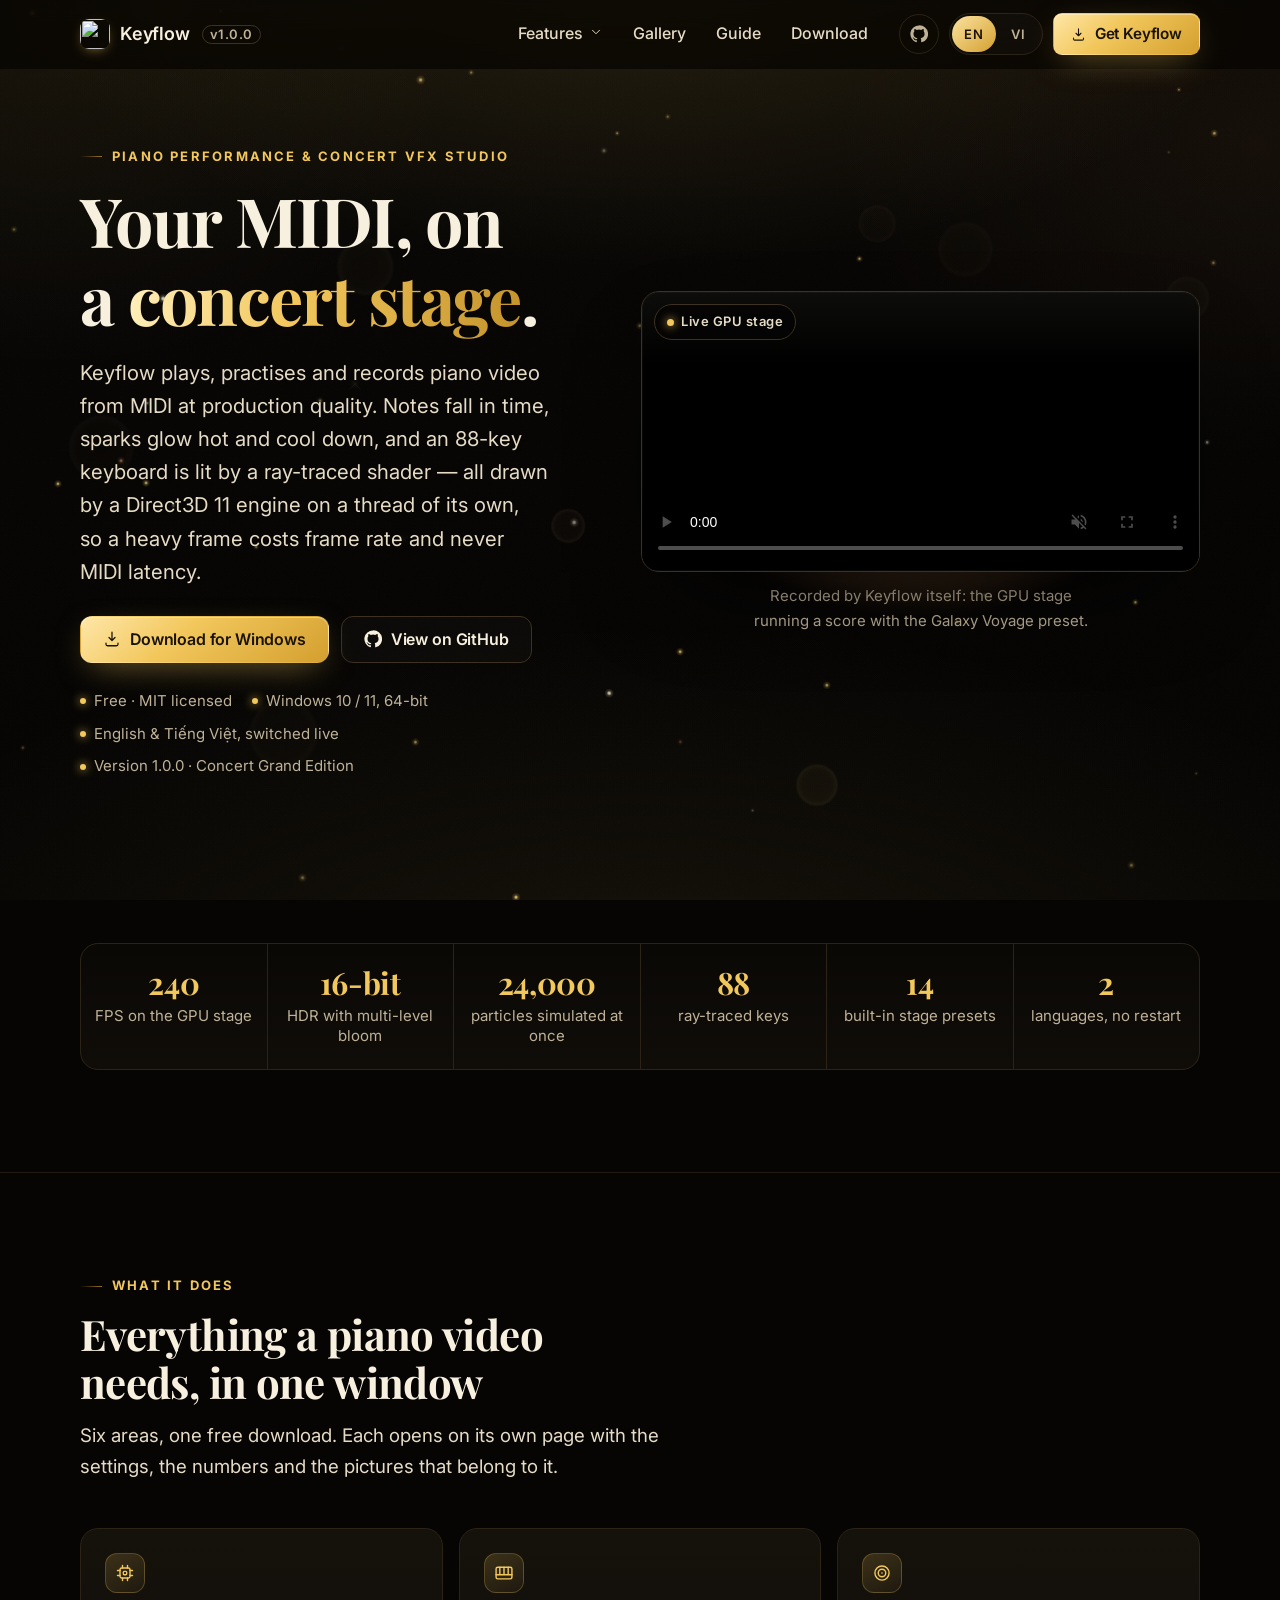
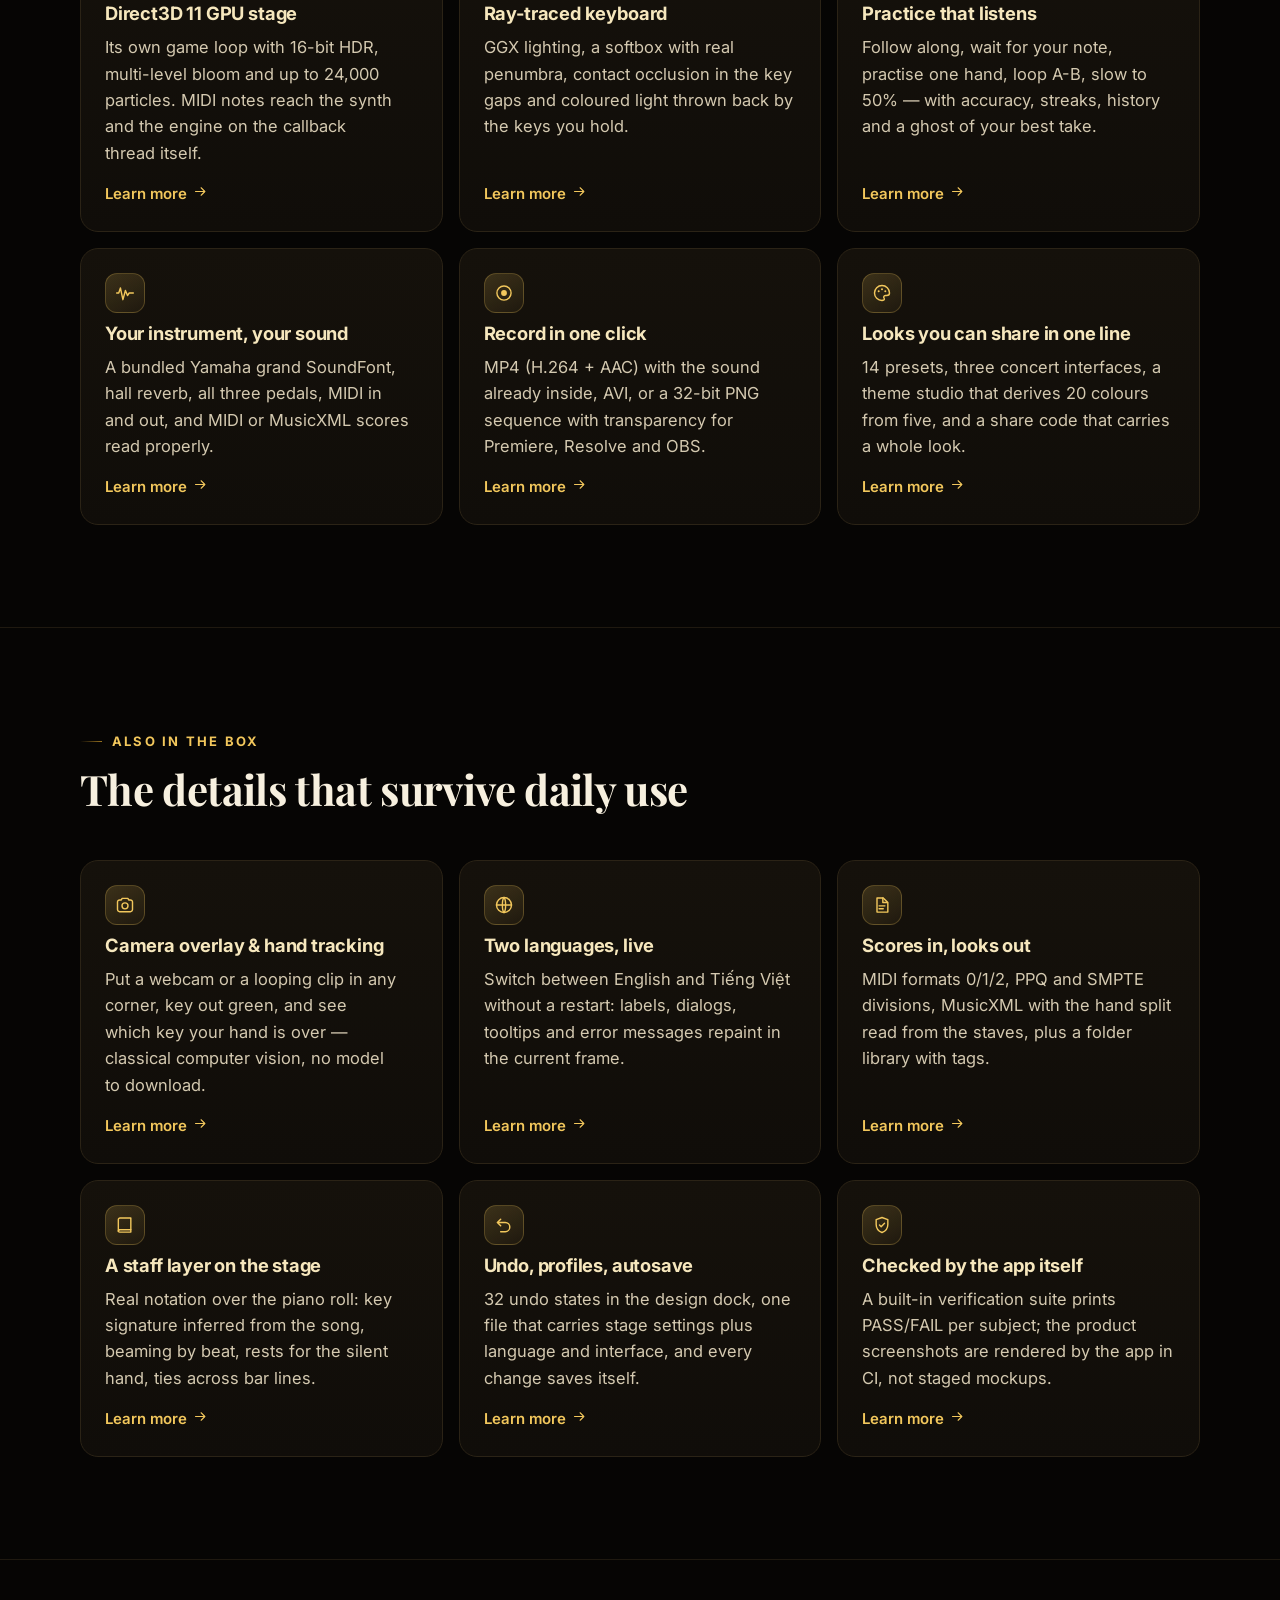
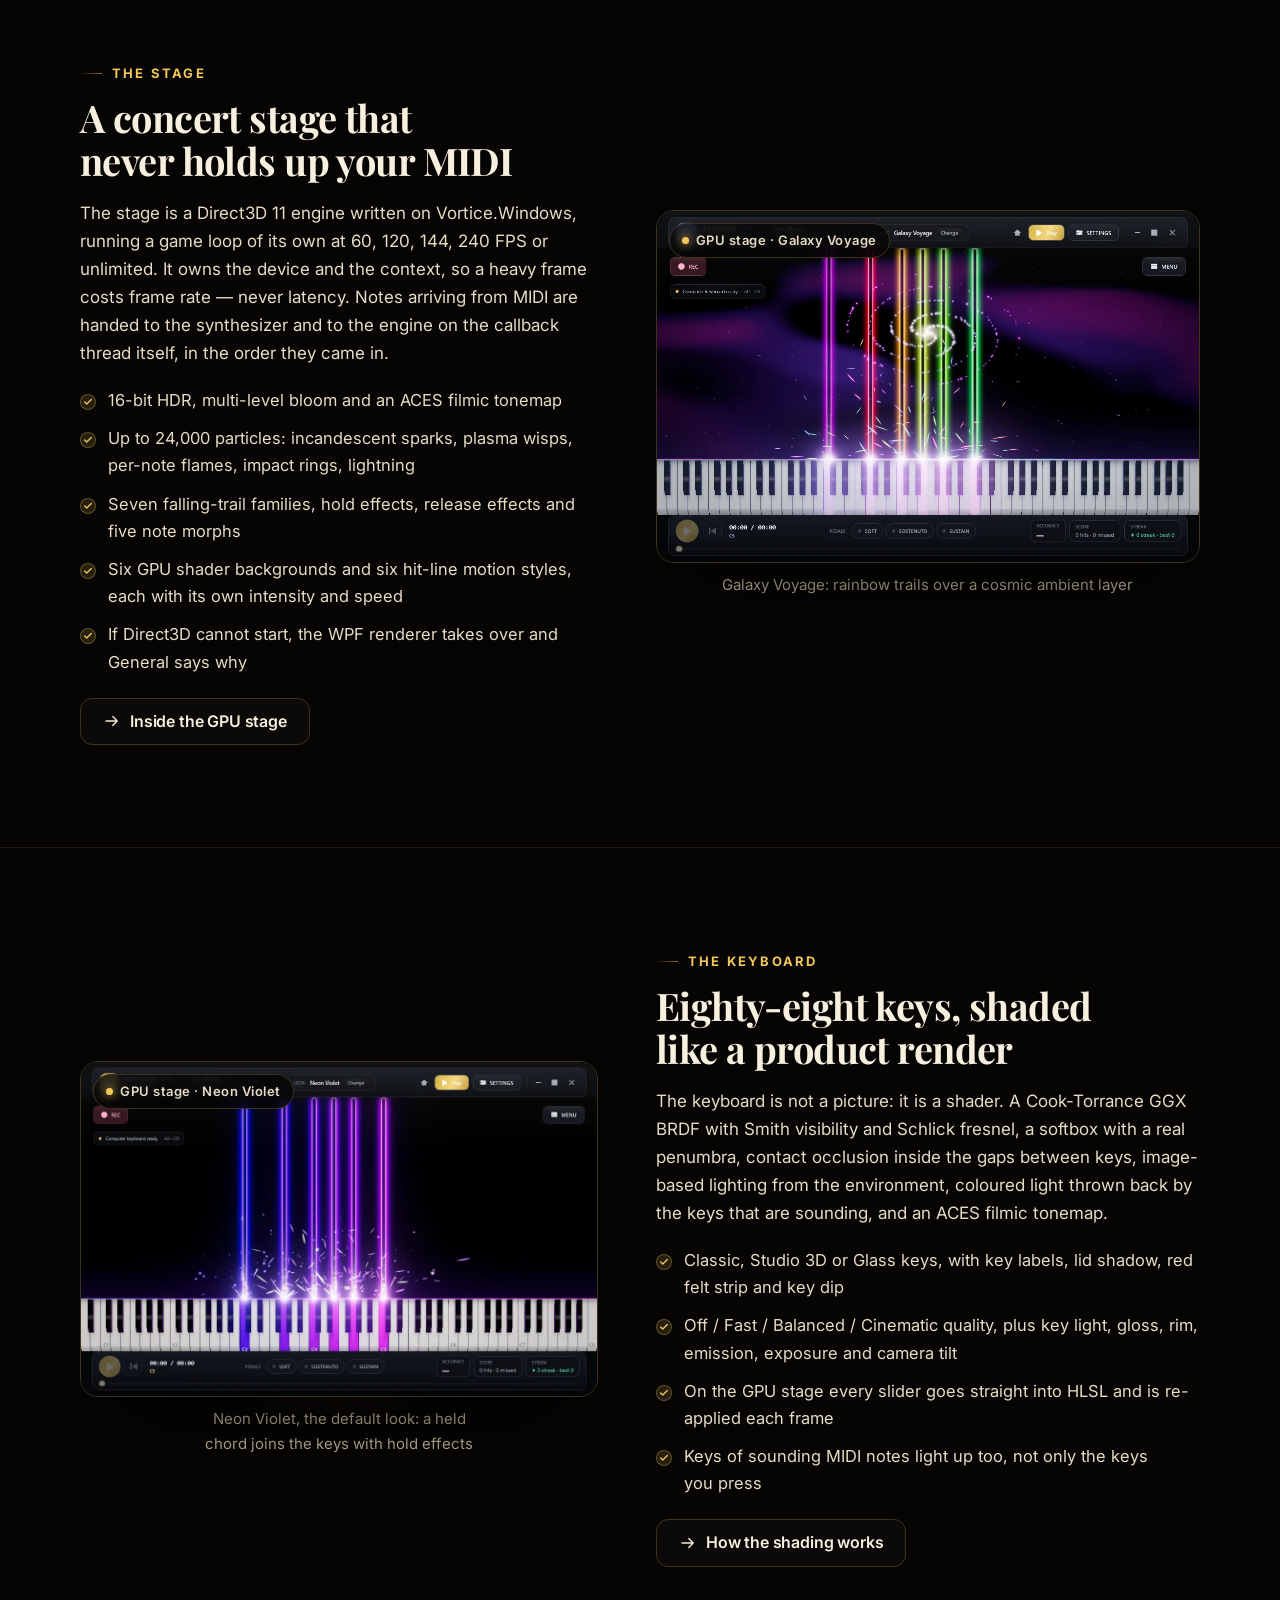
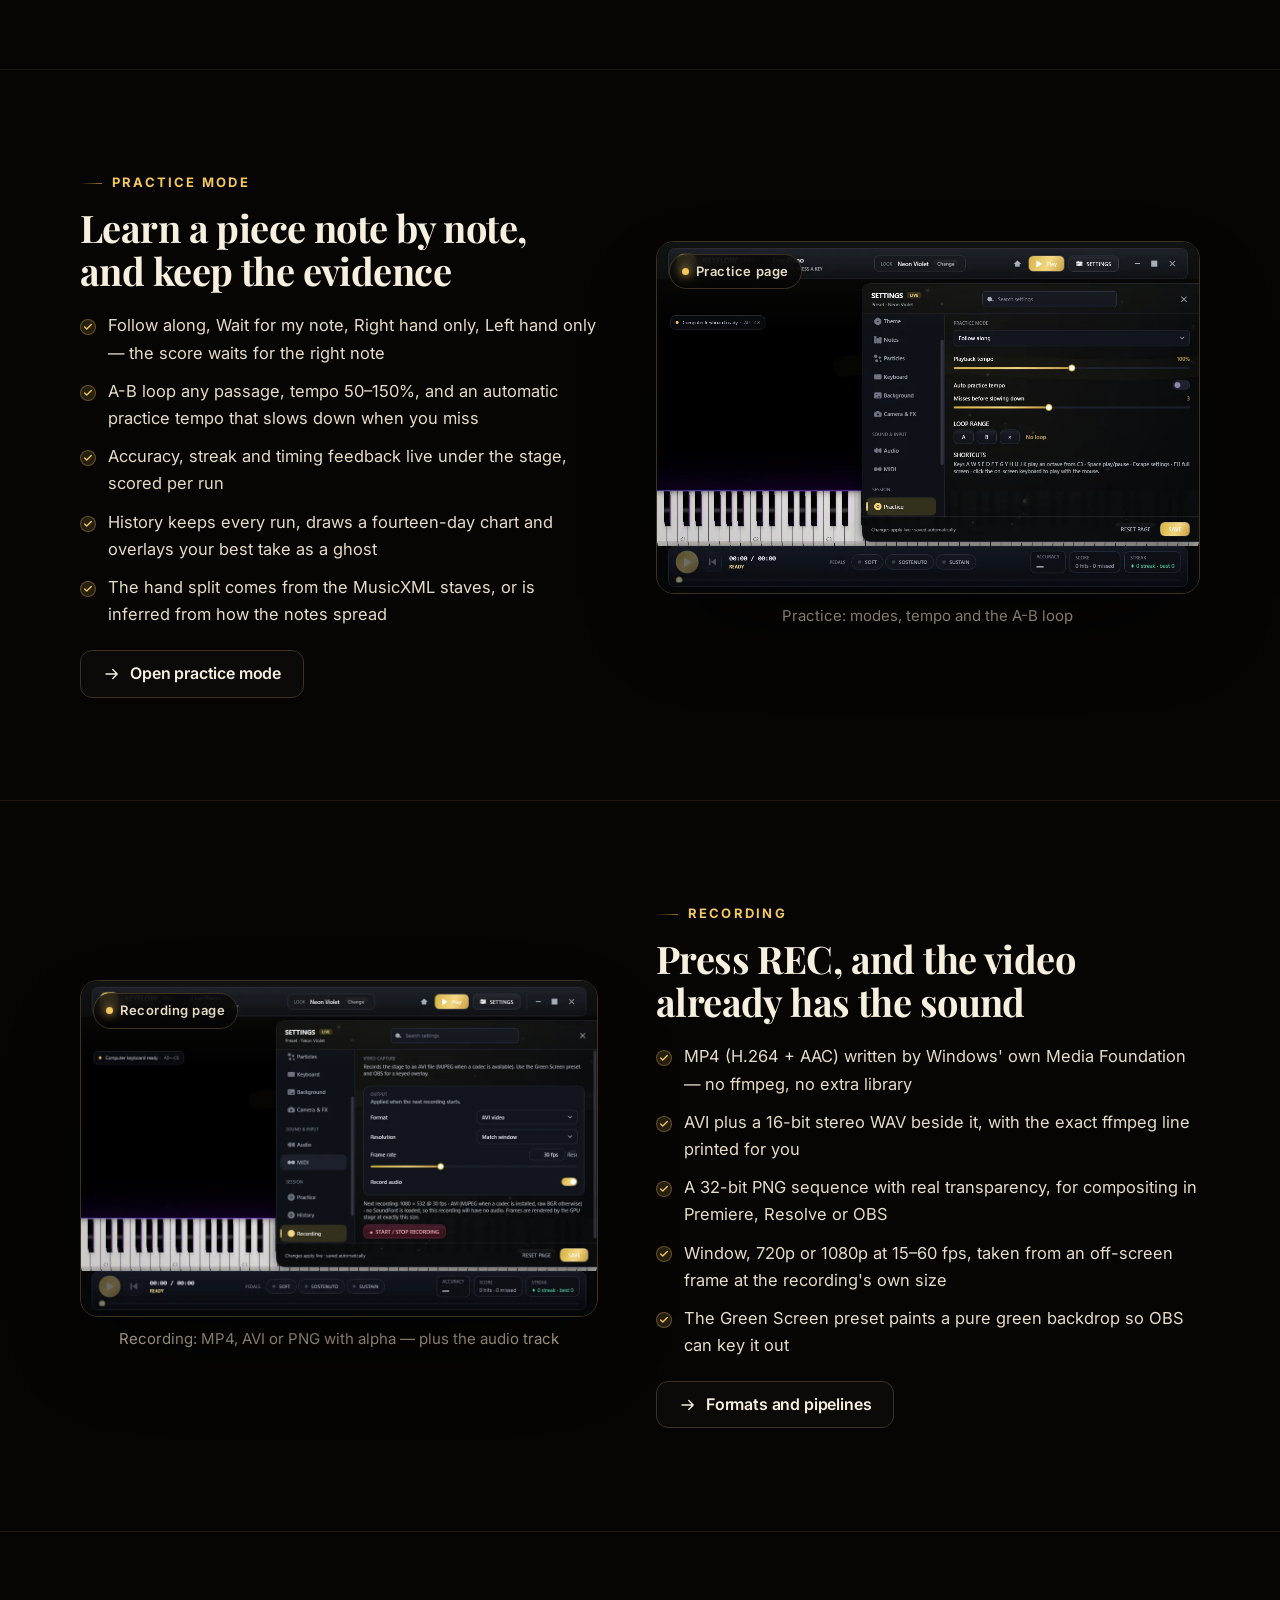
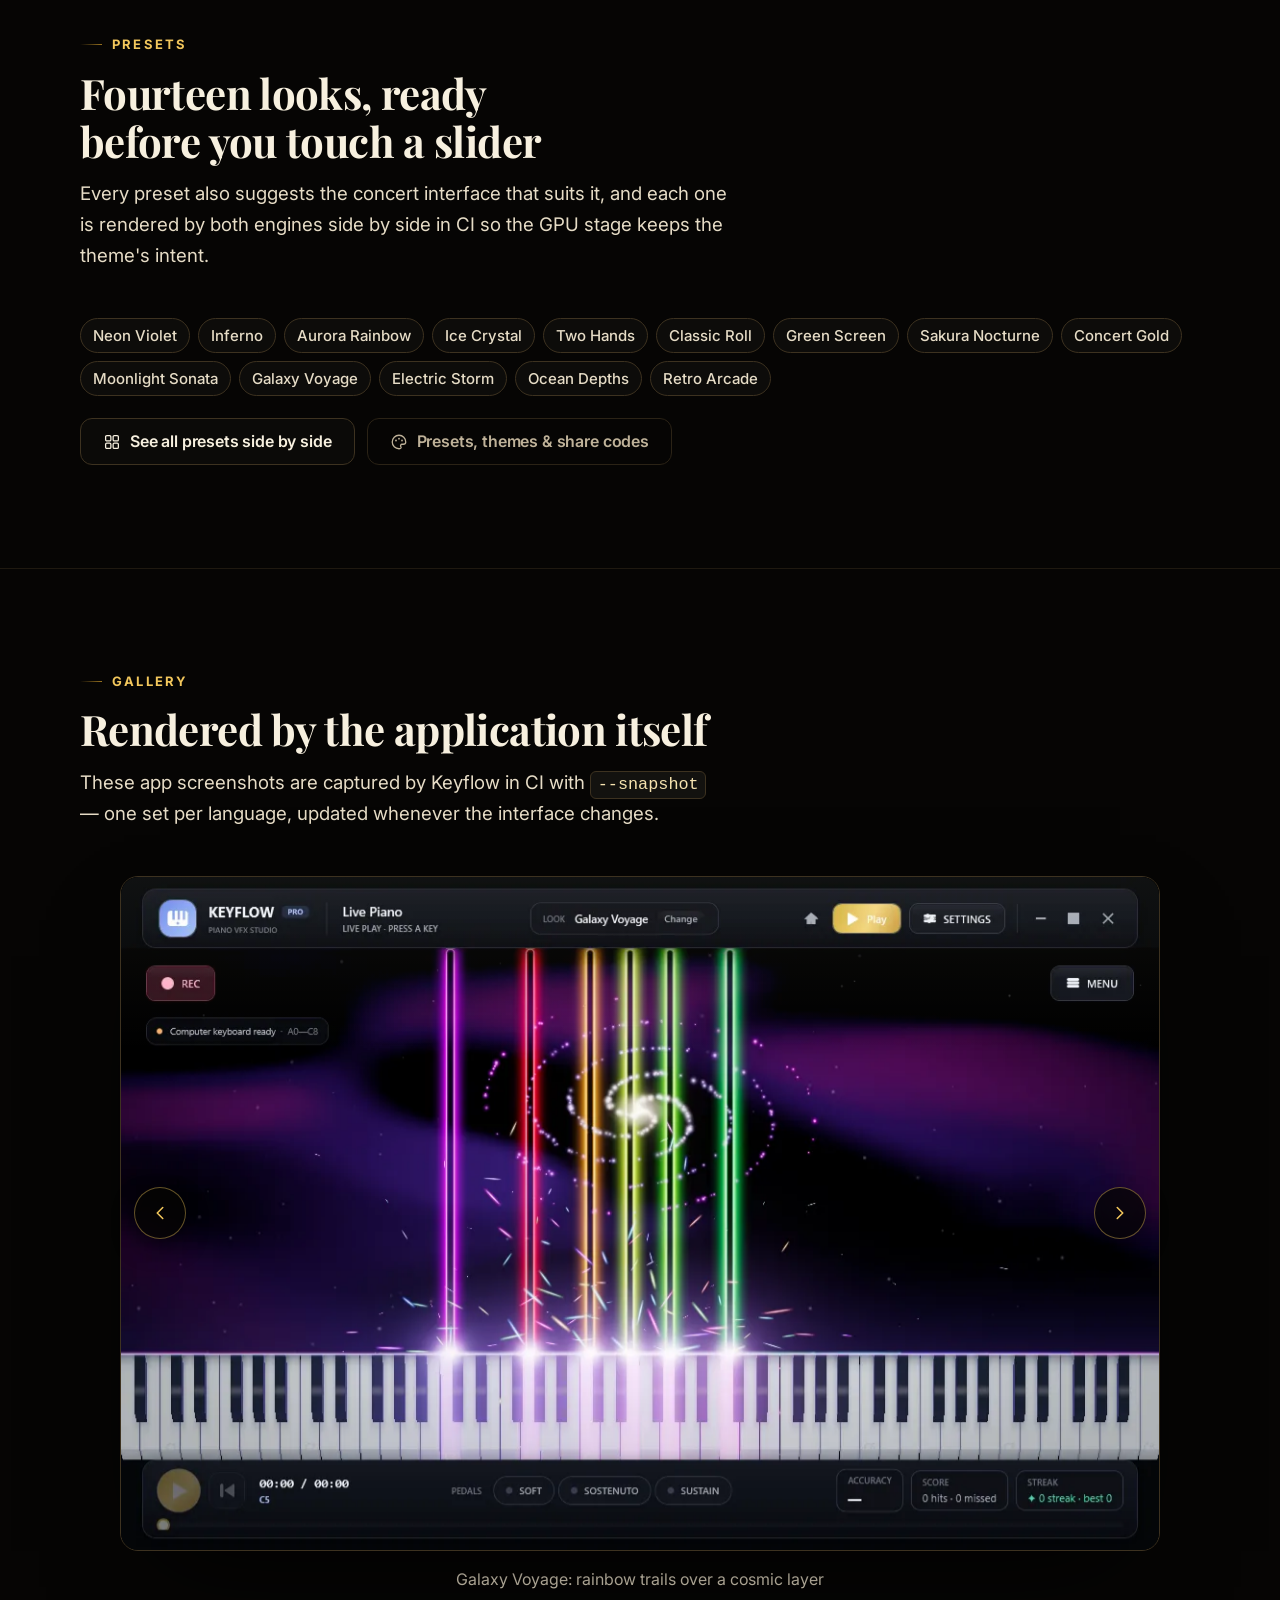
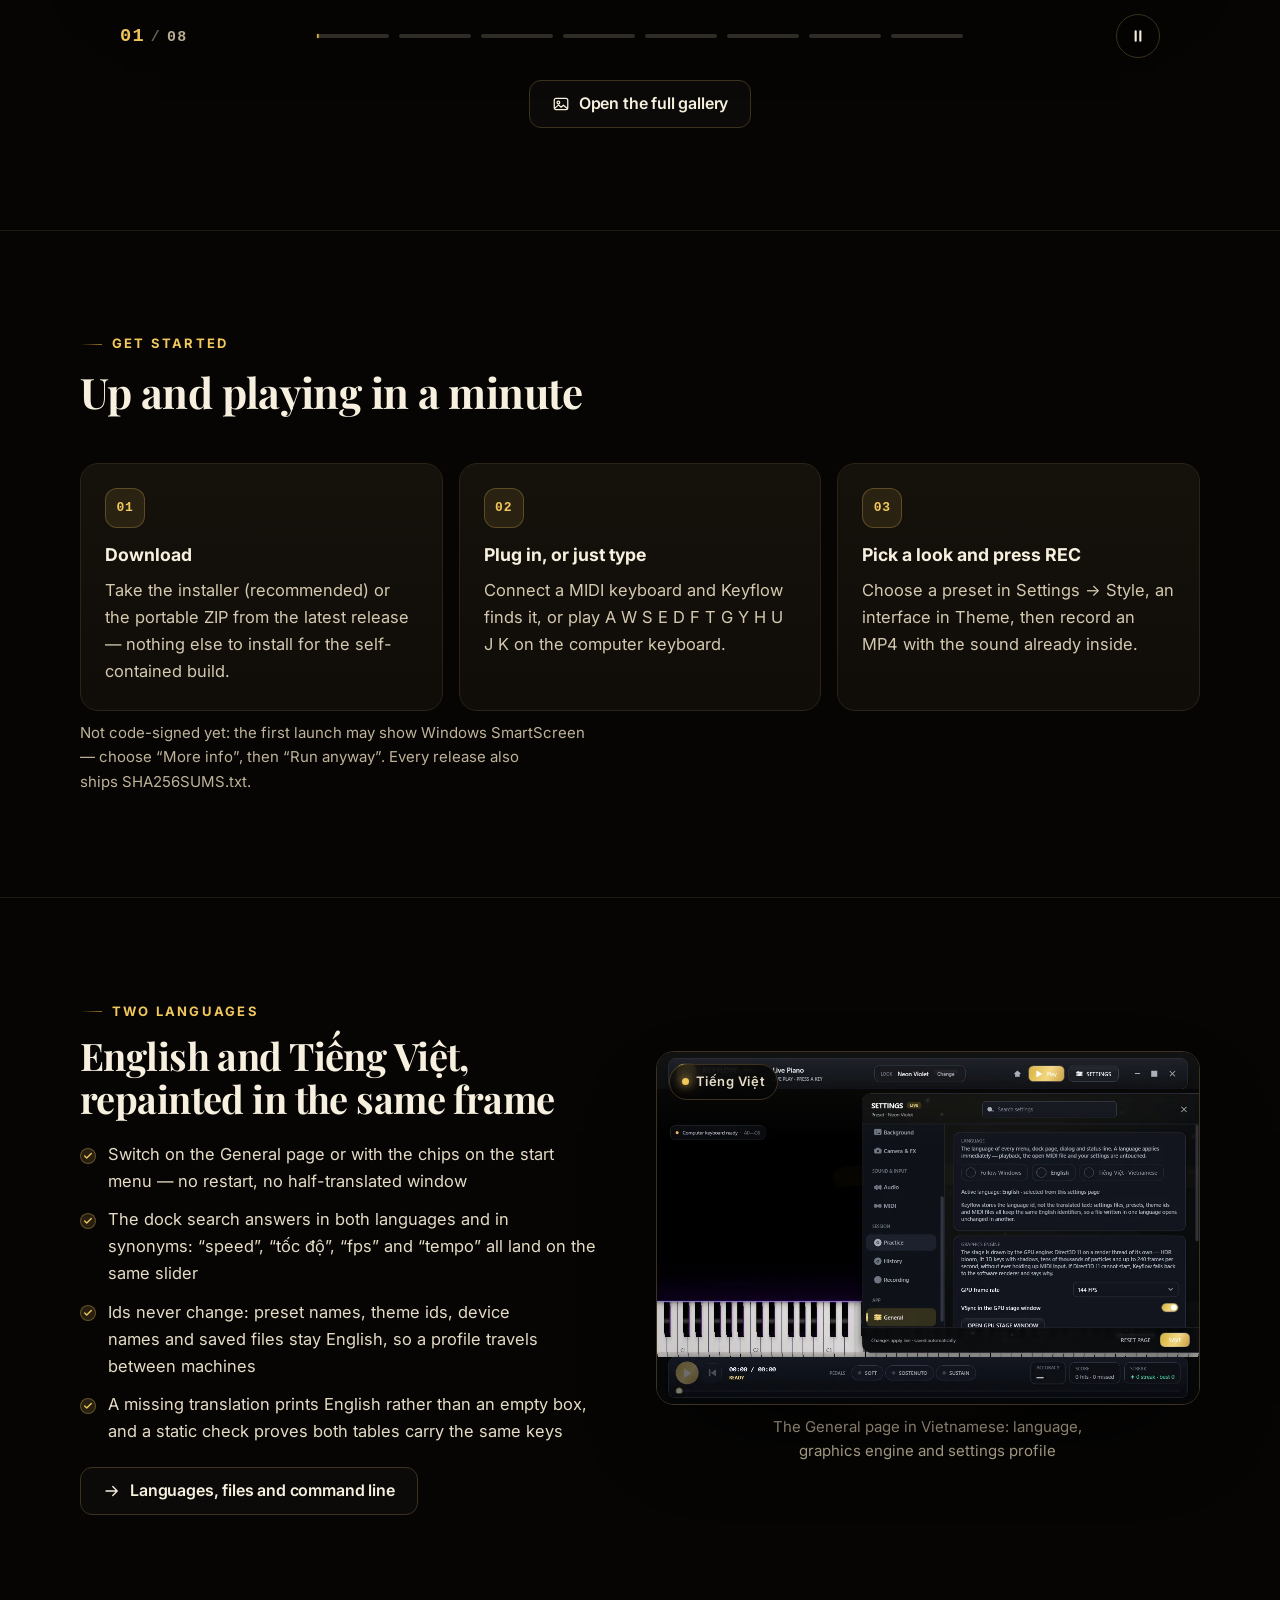
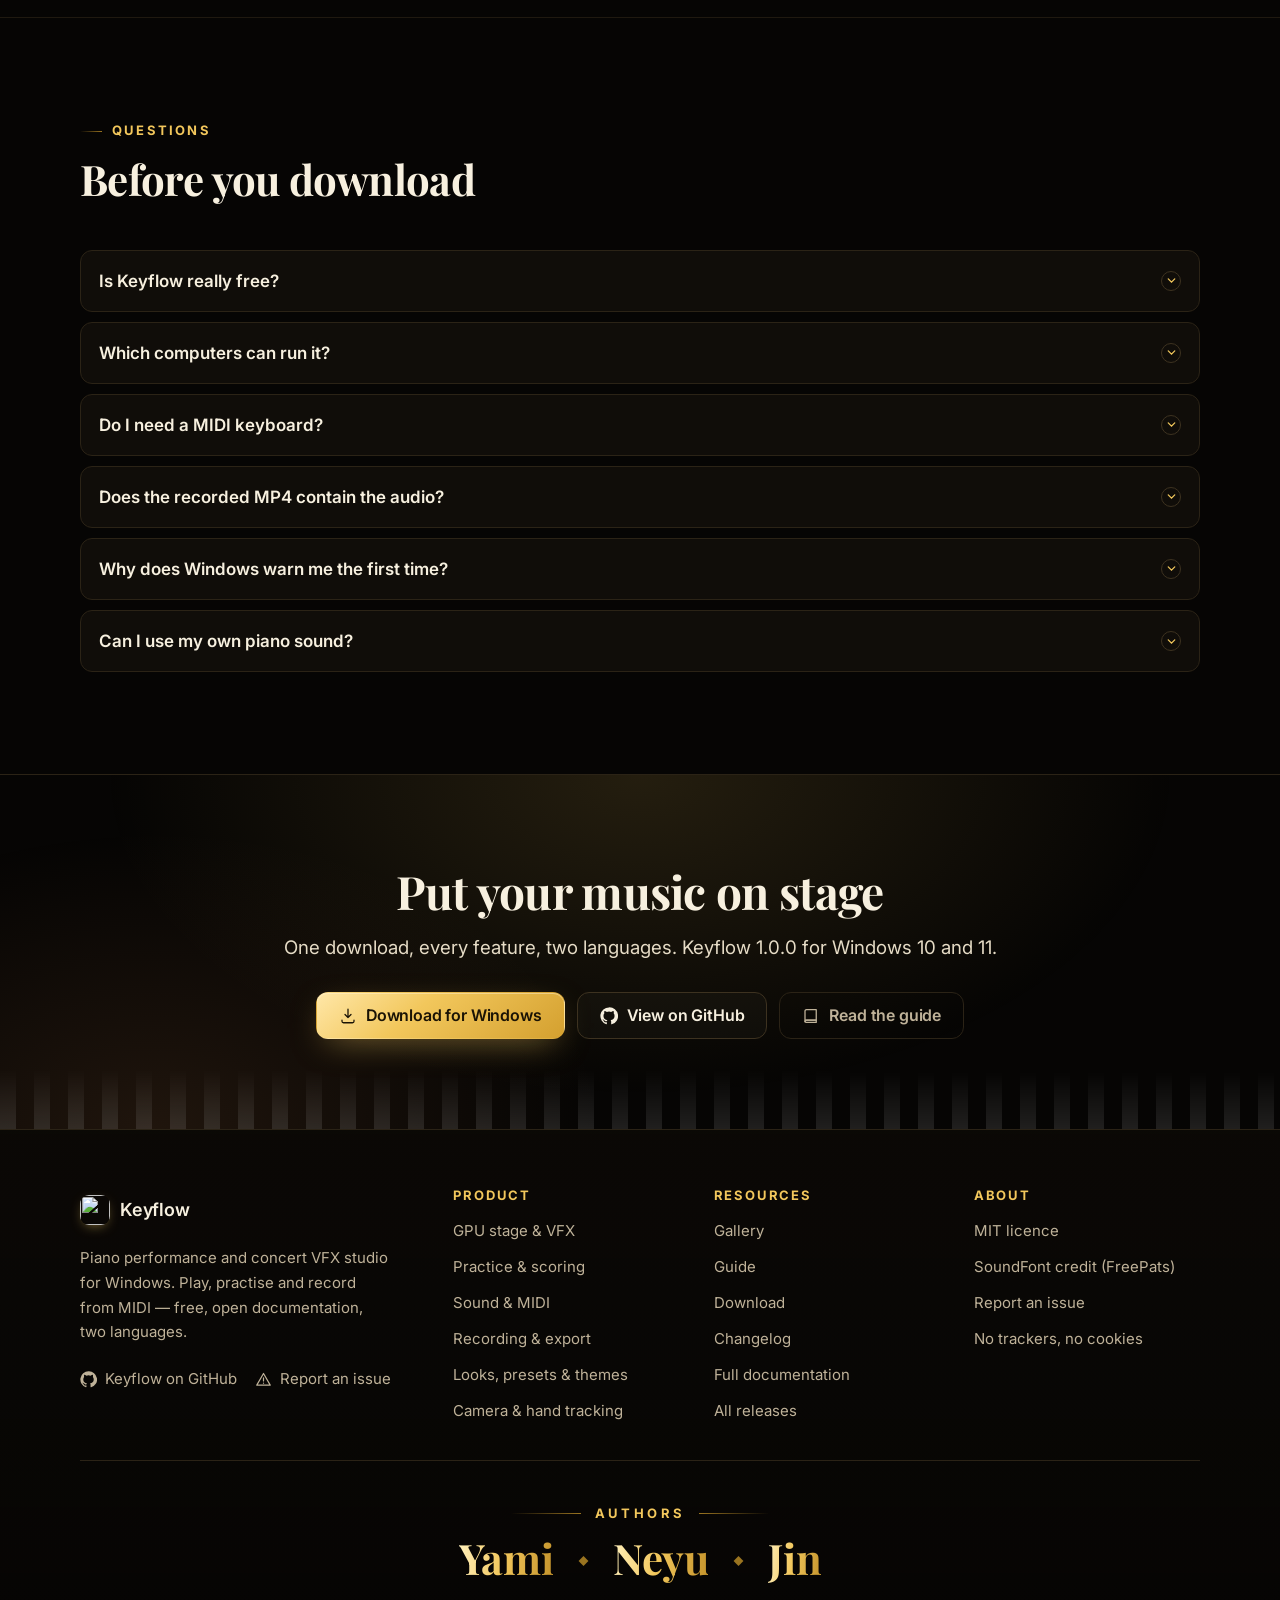
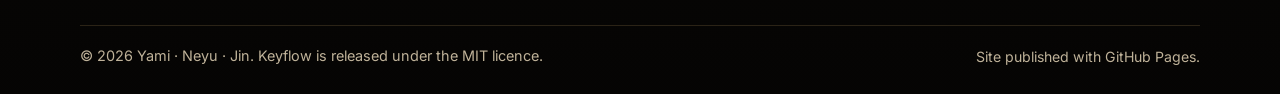
==== index.html @ 2ba6d653 "Readability: bigger type scale, comfortable touch targets, shorter lines - Type: one rem-based scale" ====
<!doctype html>
<html lang="en" data-root="">
<head>
<meta charset="utf-8">
<meta name="viewport" content="width=device-width, initial-scale=1">
<title data-i18n="ui.title">Keyflow · Piano Performance &amp; Concert VFX Studio for Windows</title>
<meta name="description" content="Keyflow turns MIDI into concert-grade piano performances and videos: a Direct3D 11 GPU stage, a ray-traced 88-key keyboard, practice modes and one-click MP4 recording. Free for Windows 10 and 11, in English and Tiếng Việt." data-i18n-attr="content=ui.description">
<meta name="author" content="Yami, Neyu, Jin">
<meta name="copyright" content="© 2026 Yami, Neyu, Jin">
<link rel="canonical" href="https://ymkeyflow.online/">
<meta property="og:type" content="website">
<meta property="og:site_name" content="Keyflow">
<meta property="og:title" content="Keyflow · Piano Performance &amp; Concert VFX Studio for Windows" data-i18n-attr="content=ui.title">
<meta property="og:description" content="Keyflow turns MIDI into concert-grade piano performances and videos: a Direct3D 11 GPU stage, a ray-traced 88-key keyboard, practice modes and one-click MP4 recording. Free for Windows 10 and 11, in English and Tiếng Việt." data-i18n-attr="content=ui.description">
<meta property="og:url" content="https://ymkeyflow.online/">
<meta property="og:image" content="https://ymkeyflow.online/previews/en/stage-gpu-galaxy.png">
<meta property="og:locale" content="en_US">
<meta property="og:locale:alternate" content="vi_VN">
<meta name="twitter:card" content="summary_large_image">
<meta name="twitter:title" content="Keyflow · Piano Performance &amp; Concert VFX Studio for Windows" data-i18n-attr="content=ui.title">
<meta name="twitter:description" content="Keyflow turns MIDI into concert-grade piano performances and videos: a Direct3D 11 GPU stage, a ray-traced 88-key keyboard, practice modes and one-click MP4 recording. Free for Windows 10 and 11, in English and Tiếng Việt." data-i18n-attr="content=ui.description">
<meta name="theme-color" content="#060504">
<meta name="color-scheme" content="dark">
<link rel="icon" href="favicon.svg" type="image/svg+xml">
<link rel="preconnect" href="https://fonts.googleapis.com">
<link rel="preconnect" href="https://fonts.gstatic.com" crossorigin>
<link href="https://fonts.googleapis.com/css2?family=Inter:wght@400;500;600;700&family=Playfair+Display:wght@600;700&display=swap" rel="stylesheet">
<link rel="stylesheet" href="style.css">
<script>/* Choose the language before the first paint; a timer lifts the veil if
        the dictionaries or site.js never arrive. */
(function () {
  try {
    var s = localStorage.getItem("keyflow-site-lang");
    var q = new URLSearchParams(location.search).get("lang");
    var want = q || s || ((navigator.language || "").toLowerCase().indexOf("vi") === 0 ? "vi" : "en");
    if (want === "vi") {
      document.documentElement.lang = "vi";
      document.documentElement.setAttribute("data-lang-pref", "vi");
      setTimeout(function () { document.documentElement.removeAttribute("data-lang-pref"); }, 2500);
    }
  } catch (e) { /* private mode */ }
})();</script>
<script defer src="i18n/vi/ui.js"></script>
<script defer src="i18n/vi/home.js"></script>
<script defer src="site.js"></script>
<script defer src="stardust.js"></script>
<script type="application/ld+json">{
 "@context": "https://schema.org",
 "@type": "SoftwareApplication",
 "name": "Keyflow",
 "alternateName": "Keyflow · Piano Performance & Concert VFX Studio",
 "applicationCategory": "MultimediaApplication",
 "applicationSubCategory": "Piano performance, practice and video production",
 "operatingSystem": "Windows 10 (22H2) or Windows 11, 64-bit",
 "softwareVersion": "1.0.0",
 "inLanguage": [
  "en",
  "vi"
 ],
 "isAccessibleForFree": true,
 "license": "https://github.com/lxmtuu/KeyFlow/blob/main/LICENSE",
 "downloadUrl": "https://github.com/lxmtuu/KeyFlow/releases/download/v1.0.0/Keyflow-Setup-1.0.0.exe",
 "softwareRequirements": "Direct3D 11 GPU (feature level 11_0, shader model 5.0)",
 "screenshot": "https://ymkeyflow.online/previews/en/stage-gpu-galaxy.png",
 "author": [
  {
   "@type": "Person",
   "name": "Yami"
  },
  {
   "@type": "Person",
   "name": "Neyu"
  },
  {
   "@type": "Person",
   "name": "Jin"
  }
 ],
 "copyrightHolder": [
  {
   "@type": "Person",
   "name": "Yami"
  },
  {
   "@type": "Person",
   "name": "Neyu"
  },
  {
   "@type": "Person",
   "name": "Jin"
  }
 ],
 "copyrightYear": 2026,
 "featureList": [
  "Direct3D 11 GPU stage with 16-bit HDR and multi-level bloom",
  "Ray-traced 88-key keyboard (GGX, softbox penumbra, ACES tonemap)",
  "Practice modes: follow along, wait for my note, one hand, A-B loop",
  "Recording to MP4 (H.264 + AAC), AVI or 32-bit PNG sequence with alpha",
  "MIDI and MusicXML import, bundled Yamaha grand SoundFont, three pedals",
  "14 stage presets, three concert themes and a user theme studio",
  "Webcam overlay with green key and classical hand tracking",
  "English and Tiếng Việt, switched live without a restart"
 ],
 "url": "https://ymkeyflow.online/"
}</script>
</head>
<body>

<a class="skip" href="#main" data-i18n="ui.skip">Skip to content</a>
<div class="progress" aria-hidden="true"></div>
<header class="nav">
  <div class="nav-in">
    <a class="brand" href="index.html">
      <img src="favicon.svg" width="30" height="30" alt="" decoding="async">
      <span>Keyflow</span><span class="ver">v<span data-release-tag>1.0.0</span></span>
    </a>
    <nav class="nav-links" aria-label="Main navigation" data-i18n-attr="aria-label=ui.nav.label">
      <div class="has-menu">
        <button type="button" class="menu-btn" aria-haspopup="true"><span data-i18n="ui.nav.features">Features</span>
          <span class="caret"><svg viewBox="0 0 24 24" width="14" height="14" aria-hidden="true" focusable="false" fill="none" stroke="currentColor" stroke-width="1.7" stroke-linecap="round" stroke-linejoin="round"><path d="m6 9 6 6 6-6"/></svg></span></button>
        <div class="menu">
          <div class="menu-grid"><a class="menu-item" href="features/stage.html"><span class="ico"><svg viewBox="0 0 24 24" width="18" height="18" aria-hidden="true" focusable="false" fill="none" stroke="currentColor" stroke-width="1.7" stroke-linecap="round" stroke-linejoin="round"><path d="M9 3v3M15 3v3M9 18v3M15 18v3M3 9h3M3 15h3M18 9h3M18 15h3"/><rect x="6" y="6" width="12" height="12" rx="2"/><rect x="10" y="10" width="4" height="4" rx="1"/></svg></span><span><b data-i18n="feature.stage">GPU stage & VFX</b><span data-i18n="feature.stage.d">Direct3D 11 render loop, HDR bloom, 24,000 particles, ray-traced keys</span></span></a><a class="menu-item" href="features/practice.html"><span class="ico"><svg viewBox="0 0 24 24" width="18" height="18" aria-hidden="true" focusable="false" fill="none" stroke="currentColor" stroke-width="1.7" stroke-linecap="round" stroke-linejoin="round"><circle cx="12" cy="12" r="8.5"/><circle cx="12" cy="12" r="4.5"/><circle cx="12" cy="12" r="1" fill="currentColor" stroke="none"/></svg></span><span><b data-i18n="feature.practice">Practice & scoring</b><span data-i18n="feature.practice.d">Wait-for-note, one hand, A-B loop, history, ghost and staff layer</span></span></a><a class="menu-item" href="features/sound.html"><span class="ico"><svg viewBox="0 0 24 24" width="18" height="18" aria-hidden="true" focusable="false" fill="none" stroke="currentColor" stroke-width="1.7" stroke-linecap="round" stroke-linejoin="round"><path d="M2 12h2.5l2-6 3 14 3-11 2.5 6 2-3H22"/></svg></span><span><b data-i18n="feature.sound">Sound & MIDI</b><span data-i18n="feature.sound.d">Bundled Yamaha grand, hall reverb, three pedals, MIDI in and out</span></span></a><a class="menu-item" href="features/recording.html"><span class="ico"><svg viewBox="0 0 24 24" width="18" height="18" aria-hidden="true" focusable="false" fill="none" stroke="currentColor" stroke-width="1.7" stroke-linecap="round" stroke-linejoin="round"><circle cx="12" cy="12" r="8.5"/><circle cx="12" cy="12" r="3.5" fill="currentColor" stroke="none"/></svg></span><span><b data-i18n="feature.recording">Recording & export</b><span data-i18n="feature.recording.d">MP4 with the sound inside, AVI, or 32-bit PNG with transparency</span></span></a><a class="menu-item" href="features/design.html"><span class="ico"><svg viewBox="0 0 24 24" width="18" height="18" aria-hidden="true" focusable="false" fill="none" stroke="currentColor" stroke-width="1.7" stroke-linecap="round" stroke-linejoin="round"><path d="M12 21a9 9 0 1 1 9-9c0 2-1.6 3-3.4 3H16a2 2 0 0 0-1.4 3.4c.5.6.2 1.6-.6 2A8.9 8.9 0 0 1 12 21Z"/><circle cx="8" cy="10" r="1.2" fill="currentColor" stroke="none"/><circle cx="12" cy="7.5" r="1.2" fill="currentColor" stroke="none"/><circle cx="16" cy="10" r="1.2" fill="currentColor" stroke="none"/></svg></span><span><b data-i18n="feature.design">Looks, presets & themes</b><span data-i18n="feature.design.d">14 presets, three concert themes, theme studio and one-line share codes</span></span></a><a class="menu-item" href="features/camera.html"><span class="ico"><svg viewBox="0 0 24 24" width="18" height="18" aria-hidden="true" focusable="false" fill="none" stroke="currentColor" stroke-width="1.7" stroke-linecap="round" stroke-linejoin="round"><path d="M3 8.5A2.5 2.5 0 0 1 5.5 6h1.8l1.3-2h6.8l1.3 2h1.8A2.5 2.5 0 0 1 21 8.5v9A2.5 2.5 0 0 1 18.5 20h-13A2.5 2.5 0 0 1 3 17.5v-9Z"/><circle cx="12" cy="13" r="3.6"/></svg></span><span><b data-i18n="feature.camera">Camera & hand tracking</b><span data-i18n="feature.camera.d">Webcam overlay with green key and hand tracking, no model to download</span></span></a></div>
          <div class="menu-foot"><span data-i18n="ui.menu.foot">Every feature ships in the same free download — English and Tiếng Việt included.</span>
            <a class="link-more" href="index.html#features"><span data-i18n="ui.allfeatures">All features</span>
              <span class="arw"><svg viewBox="0 0 24 24" width="15" height="15" aria-hidden="true" focusable="false" fill="none" stroke="currentColor" stroke-width="1.7" stroke-linecap="round" stroke-linejoin="round"><path d="M4 12h15m0 0-6-6m6 6-6 6"/></svg></span></a></div>
        </div>
      </div>
      <a href="gallery.html" data-i18n="ui.nav.gallery">Gallery</a>
      <a href="guide.html" data-i18n="ui.nav.guide">Guide</a>
      <a href="download.html" data-i18n="ui.nav.download">Download</a>
    </nav>
    <div class="nav-tools">
      <a class="icon-link" href="https://github.com/lxmtuu/KeyFlow" target="_blank" rel="noopener" title="GitHub"
         data-i18n-attr="aria-label=ui.github" aria-label="Keyflow on GitHub"><svg viewBox="0 0 24 24" width="18" height="18" aria-hidden="true" focusable="false" fill="none" stroke="currentColor" stroke-width="1.7" stroke-linecap="round" stroke-linejoin="round"><path fill="currentColor" stroke="none" d="M12 .5a11.5 11.5 0 0 0-3.64 22.41c.58.1.79-.25.79-.56v-2c-3.2.7-3.88-1.37-3.88-1.37-.52-1.33-1.28-1.69-1.28-1.69-1.04-.71.08-.7.08-.7 1.15.08 1.76 1.19 1.76 1.19 1.03 1.76 2.69 1.25 3.35.96.1-.74.4-1.25.73-1.54-2.55-.29-5.24-1.28-5.24-5.69 0-1.26.45-2.28 1.19-3.09-.12-.29-.52-1.46.11-3.05 0 0 .97-.31 3.17 1.18a11 11 0 0 1 5.77 0c2.2-1.49 3.17-1.18 3.17-1.18.63 1.59.23 2.76.11 3.05.74.81 1.19 1.83 1.19 3.09 0 4.42-2.7 5.4-5.27 5.68.41.36.78 1.06.78 2.14v3.17c0 .31.21.67.8.56A11.5 11.5 0 0 0 12 .5Z"/></svg></a>
      <div class="lang" role="group" data-i18n-attr="aria-label=ui.lang" aria-label="Language">
        <button type="button" data-lang="en" aria-pressed="true">EN</button>
        <button type="button" data-lang="vi" aria-pressed="false">VI</button>
      </div>
      <a class="btn btn-gold btn-sm" href="download.html"><svg viewBox="0 0 24 24" width="15" height="15" aria-hidden="true" focusable="false" fill="none" stroke="currentColor" stroke-width="1.7" stroke-linecap="round" stroke-linejoin="round"><path d="M12 3v11m0 0 4-4m-4 4-4-4M4 17.5V19a2 2 0 0 0 2 2h12a2 2 0 0 0 2-2v-1.5"/></svg> <span data-i18n="ui.nav.cta">Get Keyflow</span></a>
      <button type="button" class="burger" data-i18n-attr="aria-label=ui.menu" aria-label="Menu"
              aria-controls="drawer"><svg viewBox="0 0 24 24" width="20" height="20" aria-hidden="true" focusable="false" fill="none" stroke="currentColor" stroke-width="1.7" stroke-linecap="round" stroke-linejoin="round"><path d="M3.5 6.5h17M3.5 12h17M3.5 17.5h17"/></svg></button>
    </div>
  </div>
</header>
<div class="drawer" id="drawer" role="dialog" aria-modal="true" aria-label="Site menu" data-i18n-attr="aria-label=ui.drawer.label"><div class="drawer-panel"><div class="drawer-top"><a class="brand" href="index.html"><img src="favicon.svg" width="28" height="28" alt=""><span>Keyflow</span></a><button type="button" class="drawer-close" data-i18n-attr="aria-label=ui.close" aria-label="Close"><svg viewBox="0 0 24 24" width="18" height="18" aria-hidden="true" focusable="false" fill="none" stroke="currentColor" stroke-width="1.7" stroke-linecap="round" stroke-linejoin="round"><path d="M18 6 6 18M6 6l12 12"/></svg></button></div><p class="dgroup" data-i18n="ui.nav.features">Features</p><a class="dlink dsub" href="features/stage.html" data-i18n="feature.stage">GPU stage & VFX</a><a class="dlink dsub" href="features/practice.html" data-i18n="feature.practice">Practice & scoring</a><a class="dlink dsub" href="features/sound.html" data-i18n="feature.sound">Sound & MIDI</a><a class="dlink dsub" href="features/recording.html" data-i18n="feature.recording">Recording & export</a><a class="dlink dsub" href="features/design.html" data-i18n="feature.design">Looks, presets & themes</a><a class="dlink dsub" href="features/camera.html" data-i18n="feature.camera">Camera & hand tracking</a><p class="dgroup" data-i18n="ui.drawer.pages">Pages</p><a class="dlink" href="index.html" aria-current="page" data-i18n="ui.home">Home</a><a class="dlink" href="gallery.html" data-i18n="ui.nav.gallery">Gallery</a><a class="dlink" href="guide.html" data-i18n="ui.nav.guide">Guide</a><a class="dlink" href="download.html" data-i18n="ui.nav.download">Download</a><div class="drawer-foot"><a class="btn btn-gold btn-block" href="download.html"><svg viewBox="0 0 24 24" width="17" height="17" aria-hidden="true" focusable="false" fill="none" stroke="currentColor" stroke-width="1.7" stroke-linecap="round" stroke-linejoin="round"><path d="M12 3v11m0 0 4-4m-4 4-4-4M4 17.5V19a2 2 0 0 0 2 2h12a2 2 0 0 0 2-2v-1.5"/></svg> <span data-i18n="ui.nav.download">Download</span></a><a class="btn btn-ghost btn-block" href="https://github.com/lxmtuu/KeyFlow" target="_blank" rel="noopener"><svg viewBox="0 0 24 24" width="17" height="17" aria-hidden="true" focusable="false" fill="none" stroke="currentColor" stroke-width="1.7" stroke-linecap="round" stroke-linejoin="round"><path fill="currentColor" stroke="none" d="M12 .5a11.5 11.5 0 0 0-3.64 22.41c.58.1.79-.25.79-.56v-2c-3.2.7-3.88-1.37-3.88-1.37-.52-1.33-1.28-1.69-1.28-1.69-1.04-.71.08-.7.08-.7 1.15.08 1.76 1.19 1.76 1.19 1.03 1.76 2.69 1.25 3.35.96.1-.74.4-1.25.73-1.54-2.55-.29-5.24-1.28-5.24-5.69 0-1.26.45-2.28 1.19-3.09-.12-.29-.52-1.46.11-3.05 0 0 .97-.31 3.17 1.18a11 11 0 0 1 5.77 0c2.2-1.49 3.17-1.18 3.17-1.18.63 1.59.23 2.76.11 3.05.74.81 1.19 1.83 1.19 3.09 0 4.42-2.7 5.4-5.27 5.68.41.36.78 1.06.78 2.14v3.17c0 .31.21.67.8.56A11.5 11.5 0 0 0 12 .5Z"/></svg> GitHub</a><div class="lang" role="group" style="justify-content:center" data-i18n-attr="aria-label=ui.lang" aria-label="Language"><button type="button" data-lang="en" aria-pressed="true">EN</button><button type="button" data-lang="vi" aria-pressed="false">VI</button></div></div></div></div>
<main id="main">
<section class="hero"><div class="container hero-in"><div class="hero-copy"><p class="eyebrow" data-i18n="home.19">Piano performance & concert VFX studio</p><h1 data-i18n="home.20">Your MIDI, on a <em class="gold-text">concert stage</em>.</h1><p class="lead" data-i18n="home.21">Keyflow plays, practises and records piano video from MIDI at production quality. Notes fall in time, sparks glow hot and cool down, and an 88-key keyboard is lit by a ray-traced shader — all drawn by a Direct3D 11 engine on a thread of its own, so a heavy frame costs frame rate and never MIDI latency.</p><div class="actions"><a class="btn btn-gold" href="download.html"><svg viewBox="0 0 24 24" width="18" height="18" aria-hidden="true" focusable="false" fill="none" stroke="currentColor" stroke-width="1.7" stroke-linecap="round" stroke-linejoin="round"><path d="M12 3v11m0 0 4-4m-4 4-4-4M4 17.5V19a2 2 0 0 0 2 2h12a2 2 0 0 0 2-2v-1.5"/></svg> <span data-i18n="home.22">Download for Windows</span></a><a class="btn btn-ghost" href="https://github.com/lxmtuu/KeyFlow" target="_blank" rel="noopener"><svg viewBox="0 0 24 24" width="18" height="18" aria-hidden="true" focusable="false" fill="none" stroke="currentColor" stroke-width="1.7" stroke-linecap="round" stroke-linejoin="round"><path fill="currentColor" stroke="none" d="M12 .5a11.5 11.5 0 0 0-3.64 22.41c.58.1.79-.25.79-.56v-2c-3.2.7-3.88-1.37-3.88-1.37-.52-1.33-1.28-1.69-1.28-1.69-1.04-.71.08-.7.08-.7 1.15.08 1.76 1.19 1.76 1.19 1.03 1.76 2.69 1.25 3.35.96.1-.74.4-1.25.73-1.54-2.55-.29-5.24-1.28-5.24-5.69 0-1.26.45-2.28 1.19-3.09-.12-.29-.52-1.46.11-3.05 0 0 .97-.31 3.17 1.18a11 11 0 0 1 5.77 0c2.2-1.49 3.17-1.18 3.17-1.18.63 1.59.23 2.76.11 3.05.74.81 1.19 1.83 1.19 3.09 0 4.42-2.7 5.4-5.27 5.68.41.36.78 1.06.78 2.14v3.17c0 .31.21.67.8.56A11.5 11.5 0 0 0 12 .5Z"/></svg> <span data-i18n="home.23">View on GitHub</span></a></div><ul class="facts"><li data-i18n="home.24">Free · MIT licensed</li><li data-i18n="home.25">Windows 10 / 11, 64-bit</li><li data-i18n="home.26">English & Tiếng Việt, switched live</li><li data-i18n="home.27">Version 1.0.0 · Concert Grand Edition</li></ul></div><div class="hero-media"><figure class="hero-media" style="margin:0">
<div class="frame">
<span class="frame-badge"><span class="dot"></span><span data-i18n="home.2">Live GPU stage</span></span>
<video controls muted loop playsinline autoplay preload="metadata" width="1080" height="608" data-poster-shot="stage-gpu-galaxy"
       poster="previews/en/stage-gpu-galaxy.png"
       data-i18n-attr="aria-label=home.3" aria-label="Keyflow showcase: the GPU stage playing a score">
<source src="media/showcase.mp4" type="video/mp4">
</video>
</div>
<figcaption class="frame-cap" data-i18n="home.1">Recorded by Keyflow itself: the GPU stage running a score with the Galaxy Voyage preset.</figcaption>
</figure></div></div></section>
<section class="section band"><div class="container"><div class="stats"><div class="stat"><b data-i18n="home.28" data-count="240">240</b><span data-i18n="home.29">FPS on the GPU stage</span></div><div class="stat"><b data-i18n="home.30">16-bit</b><span data-i18n="home.31">HDR with multi-level bloom</span></div><div class="stat"><b data-i18n="home.32">24,000</b><span data-i18n="home.33">particles simulated at once</span></div><div class="stat"><b data-i18n="home.34" data-count="88">88</b><span data-i18n="home.35">ray-traced keys</span></div><div class="stat"><b data-i18n="home.36" data-count="14">14</b><span data-i18n="home.37">built-in stage presets</span></div><div class="stat"><b data-i18n="home.38" data-count="2">2</b><span data-i18n="home.39">languages, no restart</span></div></div></div></section>
<section id="features" class="section"><div class="container"><div class="section-head"><p class="eyebrow" data-i18n="home.52">What it does</p><h2 data-i18n="home.53">Everything a piano video needs, in one window</h2><p class="sub" data-i18n="home.54">Six areas, one free download. Each opens on its own page with the settings, the numbers and the pictures that belong to it.</p></div><div class="grid"><a class="card reveal" href="features/stage.html" style="--d:0ms"><span class="ico"><svg viewBox="0 0 24 24" width="20" height="20" aria-hidden="true" focusable="false" fill="none" stroke="currentColor" stroke-width="1.7" stroke-linecap="round" stroke-linejoin="round"><path d="M9 3v3M15 3v3M9 18v3M15 18v3M3 9h3M3 15h3M18 9h3M18 15h3"/><rect x="6" y="6" width="12" height="12" rx="2"/><rect x="10" y="10" width="4" height="4" rx="1"/></svg></span><h3 data-i18n="home.40">Direct3D 11 GPU stage</h3><p data-i18n="home.41">Its own game loop with 16-bit HDR, multi-level bloom and up to 24,000 particles. MIDI notes reach the synth and the engine on the callback thread itself.</p><span class="card-more"><span data-i18n="ui.learn">Learn more</span> <span class="arw"><svg viewBox="0 0 24 24" width="15" height="15" aria-hidden="true" focusable="false" fill="none" stroke="currentColor" stroke-width="1.7" stroke-linecap="round" stroke-linejoin="round"><path d="M4 12h15m0 0-6-6m6 6-6 6"/></svg></span></span></a><a class="card reveal" href="features/stage.html#keyboard" style="--d:70ms"><span class="ico"><svg viewBox="0 0 24 24" width="20" height="20" aria-hidden="true" focusable="false" fill="none" stroke="currentColor" stroke-width="1.7" stroke-linecap="round" stroke-linejoin="round"><rect x="2.5" y="5" width="19" height="14" rx="2"/><path d="M7 5v9M12 5v9M17 5v9M2.5 14h19"/></svg></span><h3 data-i18n="home.42">Ray-traced keyboard</h3><p data-i18n="home.43">GGX lighting, a softbox with real penumbra, contact occlusion in the key gaps and coloured light thrown back by the keys you hold.</p><span class="card-more"><span data-i18n="ui.learn">Learn more</span> <span class="arw"><svg viewBox="0 0 24 24" width="15" height="15" aria-hidden="true" focusable="false" fill="none" stroke="currentColor" stroke-width="1.7" stroke-linecap="round" stroke-linejoin="round"><path d="M4 12h15m0 0-6-6m6 6-6 6"/></svg></span></span></a><a class="card reveal" href="features/practice.html" style="--d:140ms"><span class="ico"><svg viewBox="0 0 24 24" width="20" height="20" aria-hidden="true" focusable="false" fill="none" stroke="currentColor" stroke-width="1.7" stroke-linecap="round" stroke-linejoin="round"><circle cx="12" cy="12" r="8.5"/><circle cx="12" cy="12" r="4.5"/><circle cx="12" cy="12" r="1" fill="currentColor" stroke="none"/></svg></span><h3 data-i18n="home.44">Practice that listens</h3><p data-i18n="home.45">Follow along, wait for your note, practise one hand, loop A-B, slow to 50% — with accuracy, streaks, history and a ghost of your best take.</p><span class="card-more"><span data-i18n="ui.learn">Learn more</span> <span class="arw"><svg viewBox="0 0 24 24" width="15" height="15" aria-hidden="true" focusable="false" fill="none" stroke="currentColor" stroke-width="1.7" stroke-linecap="round" stroke-linejoin="round"><path d="M4 12h15m0 0-6-6m6 6-6 6"/></svg></span></span></a><a class="card reveal" href="features/sound.html" style="--d:0ms"><span class="ico"><svg viewBox="0 0 24 24" width="20" height="20" aria-hidden="true" focusable="false" fill="none" stroke="currentColor" stroke-width="1.7" stroke-linecap="round" stroke-linejoin="round"><path d="M2 12h2.5l2-6 3 14 3-11 2.5 6 2-3H22"/></svg></span><h3 data-i18n="home.46">Your instrument, your sound</h3><p data-i18n="home.47">A bundled Yamaha grand SoundFont, hall reverb, all three pedals, MIDI in and out, and MIDI or MusicXML scores read properly.</p><span class="card-more"><span data-i18n="ui.learn">Learn more</span> <span class="arw"><svg viewBox="0 0 24 24" width="15" height="15" aria-hidden="true" focusable="false" fill="none" stroke="currentColor" stroke-width="1.7" stroke-linecap="round" stroke-linejoin="round"><path d="M4 12h15m0 0-6-6m6 6-6 6"/></svg></span></span></a><a class="card reveal" href="features/recording.html" style="--d:70ms"><span class="ico"><svg viewBox="0 0 24 24" width="20" height="20" aria-hidden="true" focusable="false" fill="none" stroke="currentColor" stroke-width="1.7" stroke-linecap="round" stroke-linejoin="round"><circle cx="12" cy="12" r="8.5"/><circle cx="12" cy="12" r="3.5" fill="currentColor" stroke="none"/></svg></span><h3 data-i18n="home.48">Record in one click</h3><p data-i18n="home.49">MP4 (H.264 + AAC) with the sound already inside, AVI, or a 32-bit PNG sequence with transparency for Premiere, Resolve and OBS.</p><span class="card-more"><span data-i18n="ui.learn">Learn more</span> <span class="arw"><svg viewBox="0 0 24 24" width="15" height="15" aria-hidden="true" focusable="false" fill="none" stroke="currentColor" stroke-width="1.7" stroke-linecap="round" stroke-linejoin="round"><path d="M4 12h15m0 0-6-6m6 6-6 6"/></svg></span></span></a><a class="card reveal" href="features/design.html" style="--d:140ms"><span class="ico"><svg viewBox="0 0 24 24" width="20" height="20" aria-hidden="true" focusable="false" fill="none" stroke="currentColor" stroke-width="1.7" stroke-linecap="round" stroke-linejoin="round"><path d="M12 21a9 9 0 1 1 9-9c0 2-1.6 3-3.4 3H16a2 2 0 0 0-1.4 3.4c.5.6.2 1.6-.6 2A8.9 8.9 0 0 1 12 21Z"/><circle cx="8" cy="10" r="1.2" fill="currentColor" stroke="none"/><circle cx="12" cy="7.5" r="1.2" fill="currentColor" stroke="none"/><circle cx="16" cy="10" r="1.2" fill="currentColor" stroke="none"/></svg></span><h3 data-i18n="home.50">Looks you can share in one line</h3><p data-i18n="home.51">14 presets, three concert interfaces, a theme studio that derives 20 colours from five, and a share code that carries a whole look.</p><span class="card-more"><span data-i18n="ui.learn">Learn more</span> <span class="arw"><svg viewBox="0 0 24 24" width="15" height="15" aria-hidden="true" focusable="false" fill="none" stroke="currentColor" stroke-width="1.7" stroke-linecap="round" stroke-linejoin="round"><path d="M4 12h15m0 0-6-6m6 6-6 6"/></svg></span></span></a></div></div></section>
<section class="section"><div class="container"><div class="section-head"><p class="eyebrow" data-i18n="home.67">Also in the box</p><h2 data-i18n="home.68">The details that survive daily use</h2></div><div class="grid"><a class="card reveal" href="features/camera.html" style="--d:0ms"><span class="ico"><svg viewBox="0 0 24 24" width="20" height="20" aria-hidden="true" focusable="false" fill="none" stroke="currentColor" stroke-width="1.7" stroke-linecap="round" stroke-linejoin="round"><path d="M3 8.5A2.5 2.5 0 0 1 5.5 6h1.8l1.3-2h6.8l1.3 2h1.8A2.5 2.5 0 0 1 21 8.5v9A2.5 2.5 0 0 1 18.5 20h-13A2.5 2.5 0 0 1 3 17.5v-9Z"/><circle cx="12" cy="13" r="3.6"/></svg></span><h3 data-i18n="home.55">Camera overlay & hand tracking</h3><p data-i18n="home.56">Put a webcam or a looping clip in any corner, key out green, and see which key your hand is over — classical computer vision, no model to download.</p><span class="card-more"><span data-i18n="ui.learn">Learn more</span> <span class="arw"><svg viewBox="0 0 24 24" width="15" height="15" aria-hidden="true" focusable="false" fill="none" stroke="currentColor" stroke-width="1.7" stroke-linecap="round" stroke-linejoin="round"><path d="M4 12h15m0 0-6-6m6 6-6 6"/></svg></span></span></a><a class="card reveal" href="guide.html#languages" style="--d:70ms"><span class="ico"><svg viewBox="0 0 24 24" width="20" height="20" aria-hidden="true" focusable="false" fill="none" stroke="currentColor" stroke-width="1.7" stroke-linecap="round" stroke-linejoin="round"><circle cx="12" cy="12" r="9"/><path d="M3 12h18M12 3c2.6 2.6 2.6 15 0 18M12 3c-2.6 2.6-2.6 15 0 18"/></svg></span><h3 data-i18n="home.57">Two languages, live</h3><p data-i18n="home.58">Switch between English and Tiếng Việt without a restart: labels, dialogs, tooltips and error messages repaint in the current frame.</p><span class="card-more"><span data-i18n="ui.learn">Learn more</span> <span class="arw"><svg viewBox="0 0 24 24" width="15" height="15" aria-hidden="true" focusable="false" fill="none" stroke="currentColor" stroke-width="1.7" stroke-linecap="round" stroke-linejoin="round"><path d="M4 12h15m0 0-6-6m6 6-6 6"/></svg></span></span></a><a class="card reveal" href="features/sound.html#import" style="--d:140ms"><span class="ico"><svg viewBox="0 0 24 24" width="20" height="20" aria-hidden="true" focusable="false" fill="none" stroke="currentColor" stroke-width="1.7" stroke-linecap="round" stroke-linejoin="round"><path d="M6 3.5h7.5L19 9v11.5H6V3.5Z"/><path d="M13 3.5V9h5.5M8.5 13h7M8.5 16.5h5"/></svg></span><h3 data-i18n="home.59">Scores in, looks out</h3><p data-i18n="home.60">MIDI formats 0/1/2, PPQ and SMPTE divisions, MusicXML with the hand split read from the staves, plus a folder library with tags.</p><span class="card-more"><span data-i18n="ui.learn">Learn more</span> <span class="arw"><svg viewBox="0 0 24 24" width="15" height="15" aria-hidden="true" focusable="false" fill="none" stroke="currentColor" stroke-width="1.7" stroke-linecap="round" stroke-linejoin="round"><path d="M4 12h15m0 0-6-6m6 6-6 6"/></svg></span></span></a><a class="card reveal" href="features/practice.html#sheet" style="--d:0ms"><span class="ico"><svg viewBox="0 0 24 24" width="20" height="20" aria-hidden="true" focusable="false" fill="none" stroke="currentColor" stroke-width="1.7" stroke-linecap="round" stroke-linejoin="round"><path d="M4 5.5A2 2 0 0 1 6 3.5h13v14H6a2 2 0 0 0-2 2v-14Z"/><path d="M4 19.5a2 2 0 0 1 2-2h13v3H6a2 2 0 0 1-2-1Z"/></svg></span><h3 data-i18n="home.61">A staff layer on the stage</h3><p data-i18n="home.62">Real notation over the piano roll: key signature inferred from the song, beaming by beat, rests for the silent hand, ties across bar lines.</p><span class="card-more"><span data-i18n="ui.learn">Learn more</span> <span class="arw"><svg viewBox="0 0 24 24" width="15" height="15" aria-hidden="true" focusable="false" fill="none" stroke="currentColor" stroke-width="1.7" stroke-linecap="round" stroke-linejoin="round"><path d="M4 12h15m0 0-6-6m6 6-6 6"/></svg></span></span></a><a class="card reveal" href="features/design.html#profiles" style="--d:70ms"><span class="ico"><svg viewBox="0 0 24 24" width="20" height="20" aria-hidden="true" focusable="false" fill="none" stroke="currentColor" stroke-width="1.7" stroke-linecap="round" stroke-linejoin="round"><path d="M4 9h9.5a5.5 5.5 0 0 1 0 11H8m-4-11 4-4m-4 4 4 4"/></svg></span><h3 data-i18n="home.63">Undo, profiles, autosave</h3><p data-i18n="home.64">32 undo states in the design dock, one file that carries stage settings plus language and interface, and every change saves itself.</p><span class="card-more"><span data-i18n="ui.learn">Learn more</span> <span class="arw"><svg viewBox="0 0 24 24" width="15" height="15" aria-hidden="true" focusable="false" fill="none" stroke="currentColor" stroke-width="1.7" stroke-linecap="round" stroke-linejoin="round"><path d="M4 12h15m0 0-6-6m6 6-6 6"/></svg></span></span></a><a class="card reveal" href="guide.html#verify" style="--d:140ms"><span class="ico"><svg viewBox="0 0 24 24" width="20" height="20" aria-hidden="true" focusable="false" fill="none" stroke="currentColor" stroke-width="1.7" stroke-linecap="round" stroke-linejoin="round"><path d="M12 3 5 5.5v5.8c0 4.3 2.9 8.1 7 9.7 4.1-1.6 7-5.4 7-9.7V5.5L12 3Z"/><path d="m9 12 2 2 4-4"/></svg></span><h3 data-i18n="home.65">Checked by the app itself</h3><p data-i18n="home.66">A built-in verification suite prints PASS/FAIL per subject; the product screenshots are rendered by the app in CI, not staged mockups.</p><span class="card-more"><span data-i18n="ui.learn">Learn more</span> <span class="arw"><svg viewBox="0 0 24 24" width="15" height="15" aria-hidden="true" focusable="false" fill="none" stroke="currentColor" stroke-width="1.7" stroke-linecap="round" stroke-linejoin="round"><path d="M4 12h15m0 0-6-6m6 6-6 6"/></svg></span></span></a></div></div></section>
<section id="showcase" class="section"><div class="container split"><div class="split-copy reveal"><p class="eyebrow" data-i18n="home.69">The stage</p><h2 data-i18n="home.70">A concert stage that never holds up your MIDI</h2><p class="body" data-i18n="home.71">The stage is a Direct3D 11 engine written on Vortice.Windows, running a game loop of its own at 60, 120, 144, 240 FPS or unlimited. It owns the device and the context, so a heavy frame costs frame rate — never latency. Notes arriving from MIDI are handed to the synthesizer and to the engine on the callback thread itself, in the order they came in.</p><ul class="ticks"><li data-i18n="home.72">16-bit HDR, multi-level bloom and an ACES filmic tonemap</li><li data-i18n="home.73">Up to 24,000 particles: incandescent sparks, plasma wisps, per-note flames, impact rings, lightning</li><li data-i18n="home.74">Seven falling-trail families, hold effects, release effects and five note morphs</li><li data-i18n="home.75">Six GPU shader backgrounds and six hit-line motion styles, each with its own intensity and speed</li><li data-i18n="home.76">If Direct3D cannot start, the WPF renderer takes over and General says why</li></ul><div class="actions"><a class="btn btn-ghost" href="features/stage.html"><svg viewBox="0 0 24 24" width="18" height="18" aria-hidden="true" focusable="false" fill="none" stroke="currentColor" stroke-width="1.7" stroke-linecap="round" stroke-linejoin="round"><path d="M4 12h15m0 0-6-6m6 6-6 6"/></svg> <span data-i18n="home.77">Inside the GPU stage</span></a></div></div><div class="split-media reveal"><figure class="shot" style="margin:0" data-lightbox data-lb-item><div class="frame" data-shot="stage-gpu-galaxy"><picture><source type="image/webp" srcset="previews/webp/en/stage-gpu-galaxy.webp"><img src="previews/en/stage-gpu-galaxy.png" width="1080" height="700" data-i18n-attr="alt=home.4.alt" alt="Galaxy Voyage preset on the GPU stage" decoding="async" fetchpriority="high"></picture><span class="frame-badge"><span class="dot"></span><span data-i18n="home.5">GPU stage · Galaxy Voyage</span></span><button type="button" class="lb-trigger" data-i18n-attr="aria-label=ui.lb.enlarge" aria-label="Enlarge picture"><svg viewBox="0 0 24 24" width="20" height="20" aria-hidden="true" focusable="false" fill="none" stroke="currentColor" stroke-width="1.7" stroke-linecap="round" stroke-linejoin="round"><circle cx="11" cy="11" r="6.5"/><path d="m16 16 4.5 4.5M11 8.3v5.4M8.3 11h5.4"/></svg></button></div><figcaption class="frame-cap lb-caption" data-i18n="home.6">Galaxy Voyage: rainbow trails over a cosmic ambient layer</figcaption></figure></div></div></section>
<section id="keyboard" class="section"><div class="container split flip"><div class="split-copy reveal"><p class="eyebrow" data-i18n="home.78">The keyboard</p><h2 data-i18n="home.79">Eighty-eight keys, shaded like a product render</h2><p class="body" data-i18n="home.80">The keyboard is not a picture: it is a shader. A Cook-Torrance GGX BRDF with Smith visibility and Schlick fresnel, a softbox with a real penumbra, contact occlusion inside the gaps between keys, image-based lighting from the environment, coloured light thrown back by the keys that are sounding, and an ACES filmic tonemap.</p><ul class="ticks"><li data-i18n="home.81">Classic, Studio 3D or Glass keys, with key labels, lid shadow, red felt strip and key dip</li><li data-i18n="home.82">Off / Fast / Balanced / Cinematic quality, plus key light, gloss, rim, emission, exposure and camera tilt</li><li data-i18n="home.83">On the GPU stage every slider goes straight into HLSL and is re-applied each frame</li><li data-i18n="home.84">Keys of sounding MIDI notes light up too, not only the keys you press</li></ul><div class="actions"><a class="btn btn-ghost" href="features/stage.html#keyboard"><svg viewBox="0 0 24 24" width="18" height="18" aria-hidden="true" focusable="false" fill="none" stroke="currentColor" stroke-width="1.7" stroke-linecap="round" stroke-linejoin="round"><path d="M4 12h15m0 0-6-6m6 6-6 6"/></svg> <span data-i18n="home.85">How the shading works</span></a></div></div><div class="split-media reveal"><figure class="shot" style="margin:0" data-lightbox data-lb-item><div class="frame" data-shot="stage-gpu"><picture><source type="image/webp" srcset="previews/webp/en/stage-gpu.webp"><img src="previews/en/stage-gpu.png" width="1080" height="700" data-i18n-attr="alt=home.7.alt" alt="Neon Violet, the default stage look" decoding="async" loading="lazy"></picture><span class="frame-badge"><span class="dot"></span><span data-i18n="home.8">GPU stage · Neon Violet</span></span><button type="button" class="lb-trigger" data-i18n-attr="aria-label=ui.lb.enlarge" aria-label="Enlarge picture"><svg viewBox="0 0 24 24" width="20" height="20" aria-hidden="true" focusable="false" fill="none" stroke="currentColor" stroke-width="1.7" stroke-linecap="round" stroke-linejoin="round"><circle cx="11" cy="11" r="6.5"/><path d="m16 16 4.5 4.5M11 8.3v5.4M8.3 11h5.4"/></svg></button></div><figcaption class="frame-cap lb-caption" data-i18n="home.9">Neon Violet, the default look: a held chord joins the keys with hold effects</figcaption></figure></div></div></section>
<section id="practice" class="section"><div class="container split"><div class="split-copy reveal"><p class="eyebrow" data-i18n="home.86">Practice mode</p><h2 data-i18n="home.87">Learn a piece note by note, and keep the evidence</h2><ul class="ticks"><li data-i18n="home.88">Follow along, Wait for my note, Right hand only, Left hand only — the score waits for the right note</li><li data-i18n="home.89">A-B loop any passage, tempo 50–150%, and an automatic practice tempo that slows down when you miss</li><li data-i18n="home.90">Accuracy, streak and timing feedback live under the stage, scored per run</li><li data-i18n="home.91">History keeps every run, draws a fourteen-day chart and overlays your best take as a ghost</li><li data-i18n="home.92">The hand split comes from the MusicXML staves, or is inferred from how the notes spread</li></ul><div class="actions"><a class="btn btn-ghost" href="features/practice.html"><svg viewBox="0 0 24 24" width="18" height="18" aria-hidden="true" focusable="false" fill="none" stroke="currentColor" stroke-width="1.7" stroke-linecap="round" stroke-linejoin="round"><path d="M4 12h15m0 0-6-6m6 6-6 6"/></svg> <span data-i18n="home.93">Open practice mode</span></a></div></div><div class="split-media reveal"><figure class="shot" style="margin:0" data-lightbox data-lb-item><div class="frame" data-shot="practice-dock"><picture><source type="image/webp" srcset="previews/webp/en/practice-dock.webp"><img src="previews/en/practice-dock.png" width="1080" height="700" data-i18n-attr="alt=home.10.alt" alt="The Practice page of the settings dock" decoding="async" loading="lazy"></picture><span class="frame-badge"><span class="dot"></span><span data-i18n="home.11">Practice page</span></span><button type="button" class="lb-trigger" data-i18n-attr="aria-label=ui.lb.enlarge" aria-label="Enlarge picture"><svg viewBox="0 0 24 24" width="20" height="20" aria-hidden="true" focusable="false" fill="none" stroke="currentColor" stroke-width="1.7" stroke-linecap="round" stroke-linejoin="round"><circle cx="11" cy="11" r="6.5"/><path d="m16 16 4.5 4.5M11 8.3v5.4M8.3 11h5.4"/></svg></button></div><figcaption class="frame-cap lb-caption" data-i18n="home.12">Practice: modes, tempo and the A-B loop</figcaption></figure></div></div></section>
<section id="recording" class="section"><div class="container split flip"><div class="split-copy reveal"><p class="eyebrow" data-i18n="home.94">Recording</p><h2 data-i18n="home.95">Press REC, and the video already has the sound</h2><ul class="ticks"><li data-i18n="home.96">MP4 (H.264 + AAC) written by Windows' own Media Foundation — no ffmpeg, no extra library</li><li data-i18n="home.97">AVI plus a 16-bit stereo WAV beside it, with the exact ffmpeg line printed for you</li><li data-i18n="home.98">A 32-bit PNG sequence with real transparency, for compositing in Premiere, Resolve or OBS</li><li data-i18n="home.99">Window, 720p or 1080p at 15–60 fps, taken from an off-screen frame at the recording's own size</li><li data-i18n="home.100">The Green Screen preset paints a pure green backdrop so OBS can key it out</li></ul><div class="actions"><a class="btn btn-ghost" href="features/recording.html"><svg viewBox="0 0 24 24" width="18" height="18" aria-hidden="true" focusable="false" fill="none" stroke="currentColor" stroke-width="1.7" stroke-linecap="round" stroke-linejoin="round"><path d="M4 12h15m0 0-6-6m6 6-6 6"/></svg> <span data-i18n="home.101">Formats and pipelines</span></a></div></div><div class="split-media reveal"><figure class="shot" style="margin:0" data-lightbox data-lb-item><div class="frame" data-shot="recording-dock"><picture><source type="image/webp" srcset="previews/webp/en/recording-dock.webp"><img src="previews/en/recording-dock.png" width="1080" height="700" data-i18n-attr="alt=home.13.alt" alt="The Recording page: format, resolution and frame rate" decoding="async" loading="lazy"></picture><span class="frame-badge"><span class="dot"></span><span data-i18n="home.14">Recording page</span></span><button type="button" class="lb-trigger" data-i18n-attr="aria-label=ui.lb.enlarge" aria-label="Enlarge picture"><svg viewBox="0 0 24 24" width="20" height="20" aria-hidden="true" focusable="false" fill="none" stroke="currentColor" stroke-width="1.7" stroke-linecap="round" stroke-linejoin="round"><circle cx="11" cy="11" r="6.5"/><path d="m16 16 4.5 4.5M11 8.3v5.4M8.3 11h5.4"/></svg></button></div><figcaption class="frame-cap lb-caption" data-i18n="home.15">Recording: MP4, AVI or PNG with alpha — plus the audio track</figcaption></figure></div></div></section>
<section id="presets" class="section"><div class="container"><div class="section-head"><p class="eyebrow" data-i18n="home.116">Presets</p><h2 data-i18n="home.117">Fourteen looks, ready before you touch a slider</h2><p class="sub" data-i18n="home.118">Every preset also suggests the concert interface that suits it, and each one is rendered by both engines side by side in CI so the GPU stage keeps the theme's intent.</p></div><div class="chips"><span class="chip" data-i18n="home.102">Neon Violet</span><span class="chip" data-i18n="home.103">Inferno</span><span class="chip" data-i18n="home.104">Aurora Rainbow</span><span class="chip" data-i18n="home.105">Ice Crystal</span><span class="chip" data-i18n="home.106">Two Hands</span><span class="chip" data-i18n="home.107">Classic Roll</span><span class="chip" data-i18n="home.108">Green Screen</span><span class="chip" data-i18n="home.109">Sakura Nocturne</span><span class="chip" data-i18n="home.110">Concert Gold</span><span class="chip" data-i18n="home.111">Moonlight Sonata</span><span class="chip" data-i18n="home.112">Galaxy Voyage</span><span class="chip" data-i18n="home.113">Electric Storm</span><span class="chip" data-i18n="home.114">Ocean Depths</span><span class="chip" data-i18n="home.115">Retro Arcade</span></div><div class="actions" style="margin-top:22px"><a class="btn btn-ghost" href="gallery.html#presets"><svg viewBox="0 0 24 24" width="18" height="18" aria-hidden="true" focusable="false" fill="none" stroke="currentColor" stroke-width="1.7" stroke-linecap="round" stroke-linejoin="round"><rect x="3.5" y="3.5" width="7" height="7" rx="1.6"/><rect x="13.5" y="3.5" width="7" height="7" rx="1.6"/><rect x="3.5" y="13.5" width="7" height="7" rx="1.6"/><rect x="13.5" y="13.5" width="7" height="7" rx="1.6"/></svg> <span data-i18n="home.119">See all presets side by side</span></a><a class="btn btn-quiet" href="features/design.html"><svg viewBox="0 0 24 24" width="18" height="18" aria-hidden="true" focusable="false" fill="none" stroke="currentColor" stroke-width="1.7" stroke-linecap="round" stroke-linejoin="round"><path d="M12 21a9 9 0 1 1 9-9c0 2-1.6 3-3.4 3H16a2 2 0 0 0-1.4 3.4c.5.6.2 1.6-.6 2A8.9 8.9 0 0 1 12 21Z"/><circle cx="8" cy="10" r="1.2" fill="currentColor" stroke="none"/><circle cx="12" cy="7.5" r="1.2" fill="currentColor" stroke="none"/><circle cx="16" cy="10" r="1.2" fill="currentColor" stroke="none"/></svg> <span data-i18n="home.120">Presets, themes & share codes</span></a></div></div></section>
<section id="screens" class="section slider-section"><div class="container"><div class="section-head"><p class="eyebrow" data-i18n="ui.nav.gallery">Gallery</p><h2 data-i18n="home.138">Rendered by the application itself</h2><p class="sub" data-i18n="home.139">These app screenshots are captured by Keyflow in CI with <code>--snapshot</code> — one set per language, updated whenever the interface changes.</p></div><div class="slider slider-spotlight reveal" data-slider data-lightbox data-autoplay="on" data-interval="6000" role="region" aria-roledescription="carousel" data-i18n-attr="aria-label=home.137" aria-label="Keyflow screenshots"><button type="button" class="slider-play" aria-label="Pause slideshow"><span class="ic ic-pause"><svg viewBox="0 0 24 24" width="16" height="16" aria-hidden="true" focusable="false" fill="none" stroke="currentColor" stroke-width="1.7" stroke-linecap="round" stroke-linejoin="round"><path d="M8.5 5v14M15.5 5v14" stroke-width="3.2"/></svg></span><span class="ic ic-play"><svg viewBox="0 0 24 24" width="16" height="16" aria-hidden="true" focusable="false" fill="none" stroke="currentColor" stroke-width="1.7" stroke-linecap="round" stroke-linejoin="round"><path d="M8 5.2v13.6a.6.6 0 0 0 .9.5l10.8-6.8a.6.6 0 0 0 0-1L8.9 4.7a.6.6 0 0 0-.9.5Z" fill="currentColor"/></svg></span><span class="slider-play-label">Pause slideshow</span></button><span class="slider-count" aria-hidden="true"><b>01</b><i>/</i>08</span><div class="slider-stage"><div class="slider-viewport"><button type="button" class="slider-btn prev" data-i18n-attr="aria-label=ui.car.prev" aria-label="Previous picture"><svg viewBox="0 0 24 24" width="22" height="22" aria-hidden="true" focusable="false" fill="none" stroke="currentColor" stroke-width="1.7" stroke-linecap="round" stroke-linejoin="round"><path d="m15 18-6-6 6-6"/></svg></button><button type="button" class="slider-btn next" data-i18n-attr="aria-label=ui.car.next" aria-label="Next picture"><svg viewBox="0 0 24 24" width="22" height="22" aria-hidden="true" focusable="false" fill="none" stroke="currentColor" stroke-width="1.7" stroke-linecap="round" stroke-linejoin="round"><path d="m9 18 6-6-6-6"/></svg></button><ul class="slides" aria-live="off"><li class="slide" role="group" aria-roledescription="slide" aria-label="1 / 8"><figure data-lb-item><div class="frame" data-shot="stage-gpu-galaxy"><picture><source type="image/webp" srcset="previews/webp/en/stage-gpu-galaxy.webp"><img src="previews/en/stage-gpu-galaxy.png" width="1080" height="700" data-i18n-attr="alt=home.121.alt" alt="Galaxy Voyage: rainbow trails over a cosmic layer" decoding="async" loading="lazy"></picture><button type="button" class="lb-trigger" data-i18n-attr="aria-label=ui.lb.enlarge" aria-label="Enlarge picture"><svg viewBox="0 0 24 24" width="20" height="20" aria-hidden="true" focusable="false" fill="none" stroke="currentColor" stroke-width="1.7" stroke-linecap="round" stroke-linejoin="round"><circle cx="11" cy="11" r="6.5"/><path d="m16 16 4.5 4.5M11 8.3v5.4M8.3 11h5.4"/></svg></button></div><figcaption class="lb-caption" data-i18n="home.122">Galaxy Voyage: rainbow trails over a cosmic layer</figcaption></figure></li><li class="slide" role="group" aria-roledescription="slide" aria-label="2 / 8"><figure data-lb-item><div class="frame" data-shot="stage-gpu-storm"><picture><source type="image/webp" srcset="previews/webp/en/stage-gpu-storm.webp"><img src="previews/en/stage-gpu-storm.png" width="1080" height="700" data-i18n-attr="alt=home.123.alt" alt="Electric Storm: speed lines and arcs between held keys" decoding="async" loading="lazy"></picture><button type="button" class="lb-trigger" data-i18n-attr="aria-label=ui.lb.enlarge" aria-label="Enlarge picture"><svg viewBox="0 0 24 24" width="20" height="20" aria-hidden="true" focusable="false" fill="none" stroke="currentColor" stroke-width="1.7" stroke-linecap="round" stroke-linejoin="round"><circle cx="11" cy="11" r="6.5"/><path d="m16 16 4.5 4.5M11 8.3v5.4M8.3 11h5.4"/></svg></button></div><figcaption class="lb-caption" data-i18n="home.124">Electric Storm: speed lines and arcs between held keys</figcaption></figure></li><li class="slide" role="group" aria-roledescription="slide" aria-label="3 / 8"><figure data-lb-item><div class="frame" data-shot="stage-live"><picture><source type="image/webp" srcset="previews/webp/en/stage-live.webp"><img src="previews/en/stage-live.png" width="1080" height="700" data-i18n-attr="alt=home.125.alt" alt="The live stage: falling notes, hit line, sparks and the transport bar" decoding="async" loading="lazy"></picture><button type="button" class="lb-trigger" data-i18n-attr="aria-label=ui.lb.enlarge" aria-label="Enlarge picture"><svg viewBox="0 0 24 24" width="20" height="20" aria-hidden="true" focusable="false" fill="none" stroke="currentColor" stroke-width="1.7" stroke-linecap="round" stroke-linejoin="round"><circle cx="11" cy="11" r="6.5"/><path d="m16 16 4.5 4.5M11 8.3v5.4M8.3 11h5.4"/></svg></button></div><figcaption class="lb-caption" data-i18n="home.126">The live stage: falling notes, hit line, sparks and the transport bar</figcaption></figure></li><li class="slide" role="group" aria-roledescription="slide" aria-label="4 / 8"><figure data-lb-item><div class="frame" data-shot="background-image"><picture><source type="image/webp" srcset="previews/webp/en/background-image.webp"><img src="previews/en/background-image.png" width="1080" height="700" data-i18n-attr="alt=home.127.alt" alt="Your own picture behind the keys, centre-cropped and dimmed" decoding="async" loading="lazy"></picture><button type="button" class="lb-trigger" data-i18n-attr="aria-label=ui.lb.enlarge" aria-label="Enlarge picture"><svg viewBox="0 0 24 24" width="20" height="20" aria-hidden="true" focusable="false" fill="none" stroke="currentColor" stroke-width="1.7" stroke-linecap="round" stroke-linejoin="round"><circle cx="11" cy="11" r="6.5"/><path d="m16 16 4.5 4.5M11 8.3v5.4M8.3 11h5.4"/></svg></button></div><figcaption class="lb-caption" data-i18n="home.128">Your own picture behind the keys, centre-cropped and dimmed</figcaption></figure></li><li class="slide" role="group" aria-roledescription="slide" aria-label="5 / 8"><figure data-lb-item><div class="frame" data-shot="main-menu"><picture><source type="image/webp" srcset="previews/webp/en/main-menu.webp"><img src="previews/en/main-menu.png" width="1080" height="700" data-i18n-attr="alt=home.129.alt" alt="The Concert Grand start menu, with the language chips" decoding="async" loading="lazy"></picture><button type="button" class="lb-trigger" data-i18n-attr="aria-label=ui.lb.enlarge" aria-label="Enlarge picture"><svg viewBox="0 0 24 24" width="20" height="20" aria-hidden="true" focusable="false" fill="none" stroke="currentColor" stroke-width="1.7" stroke-linecap="round" stroke-linejoin="round"><circle cx="11" cy="11" r="6.5"/><path d="m16 16 4.5 4.5M11 8.3v5.4M8.3 11h5.4"/></svg></button></div><figcaption class="lb-caption" data-i18n="home.130">The Concert Grand start menu, with the language chips</figcaption></figure></li><li class="slide" role="group" aria-roledescription="slide" aria-label="6 / 8"><figure data-lb-item><div class="frame" data-shot="design-dock"><picture><source type="image/webp" srcset="previews/webp/en/design-dock.webp"><img src="previews/en/design-dock.png" width="1080" height="700" data-i18n-attr="alt=home.131.alt" alt="Stage design dock: presets and every layer of the stage" decoding="async" loading="lazy"></picture><button type="button" class="lb-trigger" data-i18n-attr="aria-label=ui.lb.enlarge" aria-label="Enlarge picture"><svg viewBox="0 0 24 24" width="20" height="20" aria-hidden="true" focusable="false" fill="none" stroke="currentColor" stroke-width="1.7" stroke-linecap="round" stroke-linejoin="round"><circle cx="11" cy="11" r="6.5"/><path d="m16 16 4.5 4.5M11 8.3v5.4M8.3 11h5.4"/></svg></button></div><figcaption class="lb-caption" data-i18n="home.132">Stage design dock: presets and every layer of the stage</figcaption></figure></li><li class="slide" role="group" aria-roledescription="slide" aria-label="7 / 8"><figure data-lb-item><div class="frame" data-shot="theme-dock"><picture><source type="image/webp" srcset="previews/webp/en/theme-dock.webp"><img src="previews/en/theme-dock.png" width="1080" height="700" data-i18n-attr="alt=home.133.alt" alt="Three concert interfaces, plus the themes you make yourself" decoding="async" loading="lazy"></picture><button type="button" class="lb-trigger" data-i18n-attr="aria-label=ui.lb.enlarge" aria-label="Enlarge picture"><svg viewBox="0 0 24 24" width="20" height="20" aria-hidden="true" focusable="false" fill="none" stroke="currentColor" stroke-width="1.7" stroke-linecap="round" stroke-linejoin="round"><circle cx="11" cy="11" r="6.5"/><path d="m16 16 4.5 4.5M11 8.3v5.4M8.3 11h5.4"/></svg></button></div><figcaption class="lb-caption" data-i18n="home.134">Three concert interfaces, plus the themes you make yourself</figcaption></figure></li><li class="slide" role="group" aria-roledescription="slide" aria-label="8 / 8"><figure data-lb-item><div class="frame" data-shot="history-dock"><picture><source type="image/webp" srcset="previews/webp/en/history-dock.webp"><img src="previews/en/history-dock.png" width="1080" height="700" data-i18n-attr="alt=home.135.alt" alt="Practice history: every run of the open song" decoding="async" loading="lazy"></picture><button type="button" class="lb-trigger" data-i18n-attr="aria-label=ui.lb.enlarge" aria-label="Enlarge picture"><svg viewBox="0 0 24 24" width="20" height="20" aria-hidden="true" focusable="false" fill="none" stroke="currentColor" stroke-width="1.7" stroke-linecap="round" stroke-linejoin="round"><circle cx="11" cy="11" r="6.5"/><path d="m16 16 4.5 4.5M11 8.3v5.4M8.3 11h5.4"/></svg></button></div><figcaption class="lb-caption" data-i18n="home.136">Practice history: every run of the open song</figcaption></figure></li></ul></div></div><div class="slider-nav" role="group" data-i18n-attr="aria-label=ui.car.choose" aria-label="Choose a picture"><button type="button" class="seg"><i></i></button><button type="button" class="seg"><i></i></button><button type="button" class="seg"><i></i></button><button type="button" class="seg"><i></i></button><button type="button" class="seg"><i></i></button><button type="button" class="seg"><i></i></button><button type="button" class="seg"><i></i></button><button type="button" class="seg"><i></i></button></div></div><div class="actions" style="margin-top:22px;justify-content:center"><a class="btn btn-ghost" href="gallery.html"><svg viewBox="0 0 24 24" width="18" height="18" aria-hidden="true" focusable="false" fill="none" stroke="currentColor" stroke-width="1.7" stroke-linecap="round" stroke-linejoin="round"><rect x="3" y="4.5" width="18" height="15" rx="2.5"/><circle cx="8.5" cy="10" r="1.8"/><path d="m4 17.5 4.8-4.3 3.4 3 3-2.6 4.8 4.2"/></svg> <span data-i18n="home.140">Open the full gallery</span></a></div></div></section>
<section id="start" class="section"><div class="container"><div class="section-head"><p class="eyebrow" data-i18n="home.146">Get started</p><h2 data-i18n="home.147">Up and playing in a minute</h2></div><ol class="steps"><li class="reveal"><b data-i18n="ui.nav.download">Download</b><span data-i18n="home.141">Take the installer (recommended) or the portable ZIP from the latest release — nothing else to install for the self-contained build.</span></li><li class="reveal"><b data-i18n="home.142">Plug in, or just type</b><span data-i18n="home.143">Connect a MIDI keyboard and Keyflow finds it, or play A W S E D F T G Y H U J K on the computer keyboard.</span></li><li class="reveal"><b data-i18n="home.144">Pick a look and press REC</b><span data-i18n="home.145">Choose a preset in Settings → Style, an interface in Theme, then record an MP4 with the sound already inside.</span></li></ol><p class="table-note" data-i18n="home.148">Not code-signed yet: the first launch may show Windows SmartScreen — choose “More info”, then “Run anyway”. Every release also ships SHA256SUMS.txt.</p></div></section>
<section id="languages" class="section"><div class="container split"><div class="split-copy reveal"><p class="eyebrow" data-i18n="home.149">Two languages</p><h2 data-i18n="home.150">English and Tiếng Việt, repainted in the same frame</h2><ul class="ticks"><li data-i18n="home.151">Switch on the General page or with the chips on the start menu — no restart, no half-translated window</li><li data-i18n="home.152">The dock search answers in both languages and in synonyms: “speed”, “tốc độ”, “fps” and “tempo” all land on the same slider</li><li data-i18n="home.153">Ids never change: preset names, theme ids, device names and saved files stay English, so a profile travels between machines</li><li data-i18n="home.154">A missing translation prints English rather than an empty box, and a static check proves both tables carry the same keys</li></ul><div class="actions"><a class="btn btn-ghost" href="guide.html#languages"><svg viewBox="0 0 24 24" width="18" height="18" aria-hidden="true" focusable="false" fill="none" stroke="currentColor" stroke-width="1.7" stroke-linecap="round" stroke-linejoin="round"><path d="M4 12h15m0 0-6-6m6 6-6 6"/></svg> <span data-i18n="home.155">Languages, files and command line</span></a></div></div><div class="split-media reveal"><figure class="shot" style="margin:0" data-lightbox data-lb-item><div class="frame" data-shot="language-dock"><picture><source type="image/webp" srcset="previews/webp/en/language-dock.webp"><img src="previews/en/language-dock.png" width="1080" height="700" data-i18n-attr="alt=home.16.alt" alt="The General page running in Vietnamese" decoding="async" loading="lazy"></picture><span class="frame-badge"><span class="dot"></span><span data-i18n="home.17">Tiếng Việt</span></span><button type="button" class="lb-trigger" data-i18n-attr="aria-label=ui.lb.enlarge" aria-label="Enlarge picture"><svg viewBox="0 0 24 24" width="20" height="20" aria-hidden="true" focusable="false" fill="none" stroke="currentColor" stroke-width="1.7" stroke-linecap="round" stroke-linejoin="round"><circle cx="11" cy="11" r="6.5"/><path d="m16 16 4.5 4.5M11 8.3v5.4M8.3 11h5.4"/></svg></button></div><figcaption class="frame-cap lb-caption" data-i18n="home.18">The General page in Vietnamese: language, graphics engine and settings profile</figcaption></figure></div></div></section>
<section id="faq" class="section"><div class="container"><div class="section-head"><p class="eyebrow" data-i18n="home.168">Questions</p><h2 data-i18n="home.169">Before you download</h2></div><div class="faq"><details class="qa reveal" style="--d:0ms"><summary data-i18n="home.156">Is Keyflow really free?</summary><div class="a" data-i18n="home.157">Yes. The application is free and the code is released under the MIT licence; the bundled SoundFont belongs to FreePats under CC BY 3.0. There is no account, no subscription and no telemetry.</div></details><details class="qa reveal" style="--d:50ms"><summary data-i18n="home.158">Which computers can run it?</summary><div class="a" data-i18n="home.159">Windows 10 (22H2 recommended) or Windows 11, 64-bit, with a Direct3D 11 GPU (feature level 11_0, shader model 5.0). Machines without a compatible card fall back to WARP — the same shaders, slower — and then to the WPF renderer. A Windows-on-ARM package is published but has not been run on real ARM hardware yet.</div></details><details class="qa reveal" style="--d:100ms"><summary data-i18n="home.160">Do I need a MIDI keyboard?</summary><div class="a" data-i18n="home.161">No. The computer keyboard plays one octave from middle C, the on-screen piano takes mouse clicks with full colour and spark response, and any USB instrument Windows recognises works with velocity, note off and all three pedals.</div></details><details class="qa reveal" style="--d:150ms"><summary data-i18n="home.162">Does the recorded MP4 contain the audio?</summary><div class="a" data-i18n="home.163">Yes — H.264 video and AAC audio in one file, written by the Media Foundation encoder that ships with Windows. If a machine has no AAC encoder the take keeps the picture and the dialog says why; AVI always writes a WAV beside it instead.</div></details><details class="qa reveal" style="--d:200ms"><summary data-i18n="home.164">Why does Windows warn me the first time?</summary><div class="a" data-i18n="home.165">The packages are not code-signed, so SmartScreen shows “Windows protected your PC”. Choose More info, then Run anyway — and compare the file against SHA256SUMS.txt from the release if you want to be sure nothing changed on the way.</div></details><details class="qa reveal" style="--d:200ms"><summary data-i18n="home.166">Can I use my own piano sound?</summary><div class="a" data-i18n="home.167">Yes. Open Settings → Audio → Load SoundFont and pick any uncompressed .sf2, then choose a bank/program preset and toggle the hall reverb. .sf3 is not supported yet.</div></details></div></div></section>
<section class="cta"><div class="container"><h2 data-i18n="home.170">Put your music on stage</h2><p class="sub" data-i18n="home.171">One download, every feature, two languages. Keyflow 1.0.0 for Windows 10 and 11.</p><div class="actions center"><a class="btn btn-gold" href="download.html"><svg viewBox="0 0 24 24" width="18" height="18" aria-hidden="true" focusable="false" fill="none" stroke="currentColor" stroke-width="1.7" stroke-linecap="round" stroke-linejoin="round"><path d="M12 3v11m0 0 4-4m-4 4-4-4M4 17.5V19a2 2 0 0 0 2 2h12a2 2 0 0 0 2-2v-1.5"/></svg> <span data-i18n="home.172">Download for Windows</span></a><a class="btn btn-ghost" href="https://github.com/lxmtuu/KeyFlow" target="_blank" rel="noopener"><svg viewBox="0 0 24 24" width="18" height="18" aria-hidden="true" focusable="false" fill="none" stroke="currentColor" stroke-width="1.7" stroke-linecap="round" stroke-linejoin="round"><path fill="currentColor" stroke="none" d="M12 .5a11.5 11.5 0 0 0-3.64 22.41c.58.1.79-.25.79-.56v-2c-3.2.7-3.88-1.37-3.88-1.37-.52-1.33-1.28-1.69-1.28-1.69-1.04-.71.08-.7.08-.7 1.15.08 1.76 1.19 1.76 1.19 1.03 1.76 2.69 1.25 3.35.96.1-.74.4-1.25.73-1.54-2.55-.29-5.24-1.28-5.24-5.69 0-1.26.45-2.28 1.19-3.09-.12-.29-.52-1.46.11-3.05 0 0 .97-.31 3.17 1.18a11 11 0 0 1 5.77 0c2.2-1.49 3.17-1.18 3.17-1.18.63 1.59.23 2.76.11 3.05.74.81 1.19 1.83 1.19 3.09 0 4.42-2.7 5.4-5.27 5.68.41.36.78 1.06.78 2.14v3.17c0 .31.21.67.8.56A11.5 11.5 0 0 0 12 .5Z"/></svg> <span data-i18n="home.173">View on GitHub</span></a><a class="btn btn-quiet" href="guide.html"><svg viewBox="0 0 24 24" width="18" height="18" aria-hidden="true" focusable="false" fill="none" stroke="currentColor" stroke-width="1.7" stroke-linecap="round" stroke-linejoin="round"><path d="M4 5.5A2 2 0 0 1 6 3.5h13v14H6a2 2 0 0 0-2 2v-14Z"/><path d="M4 19.5a2 2 0 0 1 2-2h13v3H6a2 2 0 0 1-2-1Z"/></svg> <span data-i18n="home.174">Read the guide</span></a></div></div><div class="keys" aria-hidden="true"></div></section>
</main>

<footer class="foot">
  <div class="container">
    <div class="foot-in">
      <div class="foot-brand">
        <a class="brand" href="index.html">
          <img src="favicon.svg" width="30" height="30" alt="" decoding="async"><span>Keyflow</span>
        </a>
        <p data-i18n="ui.foot.tagline">Piano performance and concert VFX studio for Windows. Play, practise and record from MIDI — free, open documentation, two languages.</p>
        <div class="social">
          <a href="https://github.com/lxmtuu/KeyFlow" target="_blank" rel="noopener"><svg viewBox="0 0 24 24" width="17" height="17" aria-hidden="true" focusable="false" fill="none" stroke="currentColor" stroke-width="1.7" stroke-linecap="round" stroke-linejoin="round"><path fill="currentColor" stroke="none" d="M12 .5a11.5 11.5 0 0 0-3.64 22.41c.58.1.79-.25.79-.56v-2c-3.2.7-3.88-1.37-3.88-1.37-.52-1.33-1.28-1.69-1.28-1.69-1.04-.71.08-.7.08-.7 1.15.08 1.76 1.19 1.76 1.19 1.03 1.76 2.69 1.25 3.35.96.1-.74.4-1.25.73-1.54-2.55-.29-5.24-1.28-5.24-5.69 0-1.26.45-2.28 1.19-3.09-.12-.29-.52-1.46.11-3.05 0 0 .97-.31 3.17 1.18a11 11 0 0 1 5.77 0c2.2-1.49 3.17-1.18 3.17-1.18.63 1.59.23 2.76.11 3.05.74.81 1.19 1.83 1.19 3.09 0 4.42-2.7 5.4-5.27 5.68.41.36.78 1.06.78 2.14v3.17c0 .31.21.67.8.56A11.5 11.5 0 0 0 12 .5Z"/></svg> <span data-i18n="ui.github">Keyflow on GitHub</span></a>
          <a href="https://github.com/lxmtuu/KeyFlow/issues" target="_blank" rel="noopener"><svg viewBox="0 0 24 24" width="17" height="17" aria-hidden="true" focusable="false" fill="none" stroke="currentColor" stroke-width="1.7" stroke-linecap="round" stroke-linejoin="round"><path d="M12 3.5 21.5 20h-19L12 3.5Z"/><path d="M12 9.5v4.5M12 17v.3"/></svg> <span data-i18n="ui.foot.issues">Report an issue</span></a>
        </div>
      </div>
      <div><h3 data-i18n="ui.foot.product">Product</h3><ul><li><a href="features/stage.html" data-i18n="feature.stage">GPU stage & VFX</a></li><li><a href="features/practice.html" data-i18n="feature.practice">Practice & scoring</a></li><li><a href="features/sound.html" data-i18n="feature.sound">Sound & MIDI</a></li><li><a href="features/recording.html" data-i18n="feature.recording">Recording & export</a></li><li><a href="features/design.html" data-i18n="feature.design">Looks, presets & themes</a></li><li><a href="features/camera.html" data-i18n="feature.camera">Camera & hand tracking</a></li></ul></div>
      <div><h3 data-i18n="ui.foot.resources">Resources</h3><ul><li><a href="gallery.html" data-i18n="ui.nav.gallery">Gallery</a></li><li><a href="guide.html" data-i18n="ui.nav.guide">Guide</a></li><li><a href="download.html" data-i18n="ui.nav.download">Download</a></li><li><a href="https://github.com/lxmtuu/KeyFlow/blob/main/CHANGELOG.en.md" target="_blank" rel="noopener" data-i18n="ui.foot.changelog">Changelog</a></li><li><a href="https://github.com/lxmtuu/KeyFlow/blob/main/README.en.md" target="_blank" rel="noopener" data-i18n="ui.foot.readme">Full documentation</a></li><li><a href="https://github.com/lxmtuu/KeyFlow/releases" target="_blank" rel="noopener" data-i18n="ui.foot.releases">All releases</a></li></ul></div>
      <div><h3 data-i18n="ui.foot.about">About</h3><ul><li><a href="https://github.com/lxmtuu/KeyFlow/blob/main/LICENSE" target="_blank" rel="noopener" data-i18n="ui.foot.license">MIT licence</a></li><li><a href="https://freepats.zenvoid.org/" target="_blank" rel="noopener" data-i18n="ui.foot.soundfont">SoundFont credit (FreePats)</a></li><li><a href="https://github.com/lxmtuu/KeyFlow/issues" target="_blank" rel="noopener" data-i18n="ui.foot.issues">Report an issue</a></li><li><a href="guide.html#privacy" data-i18n="ui.foot.privacy">No trackers, no cookies</a></li></ul></div>
    </div>
    <div class="credits">
      <p class="credits-label" data-i18n="ui.foot.authors">Authors</p>
      <ul class="credits-names"><li>Yami</li><li>Neyu</li><li>Jin</li></ul>
    </div>
    <div class="foot-bottom">
      <span data-i18n="ui.foot.credits">© 2026 Yami · Neyu · Jin. Keyflow is released under the MIT licence.</span>
      <span class="muted tiny" data-i18n="ui.foot.made">Site published with GitHub Pages.</span>
    </div>
  </div>
</footer>
<button type="button" class="totop" data-i18n-attr="aria-label=ui.top" aria-label="Back to top"><svg viewBox="0 0 24 24" width="18" height="18" aria-hidden="true" focusable="false" fill="none" stroke="currentColor" stroke-width="1.7" stroke-linecap="round" stroke-linejoin="round"><path d="m18 15-6-6-6 6"/></svg></button>
</body>
</html>
---- style.css ----
/* ==========================================================================
   Keyflow · product site
   One stylesheet for every page.  Sections:
   1. tokens          6. navigation        11. tables & code
   2. base            7. hero              12. faq / callouts
   3. utilities       8. sections          13. sliders & lightbox
   4. buttons         9. cards & splits    14. footer
   5. header          10. steps & stats    15. responsive & motion
   ========================================================================== */

/* 1. tokens ---------------------------------------------------------------- */
:root {
  /* Concert grand: ebony black, warm gold, a little ivory and copper. */
  --bg: #060504;
  --bg-2: #0a0805;
  --surface: #100d09;
  --card: #15110b;
  --card-2: #1b160e;
  --line: #2b2316;
  --line-2: #3d3220;
  --text: #f7f0df;      /* 17.9:1 on --bg */
  --text-2: #e6dcc6;    /* 14.9:1 */
  --muted: #bfb299;     /*  9.7:1 (9.0:1 on --card) */
  --gold: #f2c75c;      /* 12.7:1 */
  --gold-2: #d4a02f;    /*  8.6:1 */
  --gold-3: #9a7420;    /* decorative lines only, not for text */
  --ivory: #fff3d2;
  --champagne: #f6e3b0;
  --copper: #d98a4e;
  --coral: #ff9a7a;     /* warnings: 9.1:1 on --card */
  --text-3: #d4c9b0;    /* 11.4:1 on --card: mid-emphasis reading text (card copy, answers) */
  /* Type scale in rem, so it follows the visitor's own browser setting (1rem = 17px by default). */
  --fs-label: .765rem;  /* 13px    uppercase, letter-spaced labels: eyebrows, table heads, badges */
  --fs-small: .882rem;  /* 15px    captions, notes, chips, footer and other secondary text */
  --fs-ui: .94rem;      /* 16px    navigation, buttons, links */
  --fs-text: .97rem;    /* 16.5px  copy inside cards, tables, answers and callouts */
  --fs-body: 1rem;      /* 17px    paragraphs and lists */
  --radius: 18px;
  --radius-sm: 12px;
  --radius-xs: 9px;
  --max: 1200px;
  --gutter: clamp(18px, 4vw, 40px);
  --head-h: 68px;
  --shadow-1: 0 1px 2px rgba(0, 0, 0, .4);
  --shadow-2: 0 18px 50px -24px rgba(0, 0, 0, .9);
  --shadow-3: 0 40px 100px -40px rgba(0, 0, 0, .95);
  --glow-gold: 0 10px 34px -12px rgba(242, 199, 92, .6);
  --ease: cubic-bezier(.22, .61, .36, 1);
  --font-body: "Inter", system-ui, -apple-system, "Segoe UI", Roboto, sans-serif;
  --font-display: "Playfair Display", "Times New Roman", Georgia, serif;
  --font-mono: ui-monospace, "Cascadia Mono", "JetBrains Mono", "SF Mono", Menlo, Consolas, monospace;
}

/* 2. base ------------------------------------------------------------------ */
*, *::before, *::after { box-sizing: border-box; }

html {
  font-size: 106.25%;   /* 17px base, still relative to the visitor's setting */
  overflow-x: clip;
  scroll-behavior: smooth;
  scroll-padding-top: calc(var(--head-h) + 18px);
  -webkit-text-size-adjust: 100%;
}

body {
  position: relative;
  isolation: isolate;
  margin: 0;
  background: var(--bg);
  color: var(--text);
  font: 400 var(--fs-body)/1.65 var(--font-body);
  -webkit-font-smoothing: antialiased;
  -moz-osx-font-smoothing: grayscale;
  overflow-x: hidden;
}

/* Stage ambience: a spotlight from above and a warm glow from the floor, fixed behind everything
   (stardust.js adds the drifting dust between this layer and the grain). */
body::before {
  content: "";
  position: fixed;
  inset: 0;
  z-index: -3;
  pointer-events: none;
  background:
    radial-gradient(64rem 38rem at 50% -16%, rgba(242, 199, 92, .17), transparent 64%),
    radial-gradient(38rem 30rem at 4% 6%, rgba(242, 199, 92, .06), transparent 62%),
    radial-gradient(40rem 30rem at 98% 16%, rgba(217, 138, 78, .06), transparent 62%),
    radial-gradient(80rem 36rem at 50% 114%, rgba(242, 199, 92, .08), transparent 66%),
    linear-gradient(180deg, #0a0805 0%, var(--bg) 40%, #050403 100%);
}
body::after {
  content: "";
  position: fixed;
  inset: 0;
  z-index: -1;
  pointer-events: none;
  opacity: .5;
  background-image: url("data:image/svg+xml,%3Csvg xmlns='http://www.w3.org/2000/svg' width='140' height='140'%3E%3Cfilter id='n'%3E%3CfeTurbulence type='fractalNoise' baseFrequency='.85' numOctaves='3'/%3E%3CfeColorMatrix type='saturate' values='0'/%3E%3C/filter%3E%3Crect width='140' height='140' filter='url(%23n)' opacity='.045'/%3E%3C/svg%3E");
}

/* The drifting dust (stardust.js): between the ambient light (-3) and the grain (-1), behind all content. */
.stardust { position: fixed; inset: 0; z-index: -2; display: block; width: 100%; height: 100%; pointer-events: none; }

img, video { max-width: 100%; height: auto; display: block; }
a { color: inherit; text-decoration: none; }
a:hover { color: var(--gold); }
h1, h2, h3, h4 { margin: 0; line-height: 1.14; font-weight: 700; letter-spacing: -.015em; }
h1, h2 { font-family: var(--font-display); }
h3, h4 { font-family: var(--font-body); letter-spacing: -.01em; }
p { margin: 0 0 1em; }
h1, h2, h3, figcaption { text-wrap: balance; }
p, li, dd, .lead { text-wrap: pretty; }
p:last-child { margin-bottom: 0; }
ul, ol { margin: 0; padding: 0; }
hr { border: 0; border-top: 1px solid var(--line); margin: 0; }
code, kbd, samp { font-family: var(--font-mono); font-size: .88em; }
/* Inline code is a pill that stays in one piece: it moves to the next line as a whole instead of
   breaking at a hyphen (`--snapshot`), and only breaks anywhere if it is wider than the column. */
:not(pre) > code {
  display: inline-block; max-width: 100%; vertical-align: baseline; overflow-wrap: anywhere;
  padding: .04em .4em; border-radius: 6px; border: 1px solid var(--line-2);
  background: rgba(255, 244, 214, .055); color: var(--champagne); font-size: .9em; line-height: 1.5;
}
kbd {
  display: inline-block; padding: 2px 7px; border-radius: 6px;
  background: var(--card-2); border: 1px solid var(--line-2); border-bottom-width: 2px;
  color: var(--text); font-size: .82rem; font-weight: 600; line-height: 1.5; white-space: nowrap;
}
em { font-style: normal; }
.gold-text {
  background: linear-gradient(96deg, #fff0bd, var(--gold) 42%, #c4932b);
  -webkit-background-clip: text; background-clip: text; color: transparent;
}
::selection { background: rgba(242, 199, 92, .28); color: #fff; }
:focus-visible { outline: 2px solid var(--gold); outline-offset: 3px; border-radius: 4px; }

/* 3. utilities ------------------------------------------------------------- */
.container { width: 100%; max-width: var(--max); margin-inline: auto; padding-inline: var(--gutter); }
.section { padding-block: clamp(56px, 8vw, 104px); position: relative; }
.section + .section { border-top: 1px solid rgba(43, 35, 22, .7); }
.section-head { max-width: 70ch; margin-bottom: clamp(28px, 4vw, 46px); }
.section-head.center { margin-inline: auto; text-align: center; }
.section-head h2 { font-size: clamp(27px, 3.6vw, 42px); }
.section-head .sub { margin-top: 14px; max-width: 54ch; color: var(--text-2); font-size: clamp(1rem, .94rem + .35vw, 1.1rem); }
.section-head.center .sub { margin-inline: auto; }
.eyebrow {
  margin: 0 0 14px; color: var(--gold); font-size: var(--fs-label); font-weight: 700;
  letter-spacing: .17em; text-transform: uppercase;
  display: flex; align-items: center; gap: 10px;
}
.section-head.center .eyebrow { justify-content: center; }
.eyebrow::before {
  content: ""; width: 22px; height: 1px; flex: none;
  background: linear-gradient(90deg, transparent, var(--gold-3));
}
.section-head.center .eyebrow::before { display: none; }
.muted { color: var(--muted); }
.small { font-size: var(--fs-small); }
.tiny { font-size: .83rem; }
.nowrap { white-space: nowrap; }
.center { text-align: center; }
.skip {
  position: absolute; left: 12px; top: -60px; z-index: 100;
  padding: 10px 18px; border-radius: 0 0 10px 10px;
  background: var(--gold); color: #171103; font-weight: 700; font-size: var(--fs-ui);
  transition: top .18s var(--ease);
}
.skip:focus { top: 0; color: #171103; }
.visually-hidden {
  position: absolute !important; width: 1px; height: 1px; margin: -1px;
  padding: 0; overflow: hidden; clip: rect(0 0 0 0); white-space: nowrap; border: 0;
}

/* Scroll reveal ---------------------------------------------------------- */
.reveal { opacity: 1; transform: none; }
.motion-ready .reveal { opacity: 0; transform: translateY(18px); transition: opacity .6s var(--ease), transform .6s var(--ease); transition-delay: var(--d, 0ms); }
.motion-ready .reveal.is-in { opacity: 1; transform: none; }

/* 4. buttons --------------------------------------------------------------- */
.btn {
  --btn-bg: transparent;
  position: relative; display: inline-flex; align-items: center; justify-content: center; gap: 9px;
  padding: 13px 22px; border-radius: var(--radius-sm); border: 1px solid transparent;
  font: 600 var(--fs-ui)/1.2 var(--font-body); letter-spacing: -.01em; cursor: pointer;
  transition: transform .16s var(--ease), box-shadow .2s var(--ease), border-color .2s, background .2s, color .2s;
  white-space: nowrap;
}
.btn svg { flex: none; }
.btn-sm { padding: 11px 17px; font-size: .9rem; border-radius: var(--radius-xs); }
.btn-lg { padding: 16px 28px; font-size: 1.02rem; border-radius: 14px; }
.btn-gold {
  background: linear-gradient(140deg, #ffe7a8, var(--gold) 40%, var(--gold-2));
  color: #1a1305; box-shadow: var(--glow-gold), inset 0 1px 0 rgba(255, 244, 214, .45);
}
.btn-gold:hover { transform: translateY(-2px); color: #1a1305; box-shadow: 0 16px 40px -12px rgba(242, 199, 92, .75), inset 0 1px 0 rgba(255, 244, 214, .5); }
.btn-gold:active { transform: translateY(0); }
.btn-ghost { border-color: var(--line-2); background: rgba(255, 244, 214, .025); color: var(--text); }
.btn-ghost:hover { border-color: var(--gold-3); background: rgba(242, 199, 92, .08); color: var(--text); transform: translateY(-2px); }
.btn-quiet { border-color: var(--line); color: var(--muted); background: transparent; }
.btn-quiet:hover { color: var(--text); border-color: var(--line-2); background: rgba(255, 244, 214, .03); }
.btn-block { width: 100%; }
.actions { display: flex; flex-wrap: wrap; gap: 12px; align-items: center; }
.actions.center { justify-content: center; }
.link-more {
  position: relative; display: inline-flex; align-items: center; gap: 7px; color: var(--gold);
  font-size: var(--fs-ui); font-weight: 600; border-bottom: 1px solid rgba(242, 199, 92, .3);
  padding-bottom: 2px; transition: border-color .2s, gap .2s;
}
.link-more::before { content: ""; position: absolute; inset: -11px -6px -9px; }   /* a comfortable tap area */
.link-more:hover { border-color: var(--gold); gap: 11px; color: var(--gold); }
.link-plain { color: var(--gold); border-bottom: 1px solid rgba(242, 199, 92, .3); }
.link-plain:hover { border-color: var(--gold); }

/* 5. header ---------------------------------------------------------------- */
.progress {
  position: fixed; inset: 0 0 auto 0; height: 2px; z-index: 60; pointer-events: none;
  background: linear-gradient(90deg, var(--gold-2), var(--gold), #fff3cf);
  transform: scaleX(0); transform-origin: 0 50%; opacity: 0;
  transition: opacity .3s;
}
.progress.is-on { opacity: 1; }

.nav {
  position: sticky; top: 0; z-index: 50;
  background: rgba(6, 5, 4, .72);
  backdrop-filter: blur(16px) saturate(150%);
  -webkit-backdrop-filter: blur(16px) saturate(150%);
  border-bottom: 1px solid transparent;
  transition: background .25s, border-color .25s, box-shadow .25s;
}
.nav.is-stuck { background: rgba(6, 5, 4, .93); border-bottom-color: var(--line); box-shadow: 0 12px 34px -28px #000; }
.nav-in {
  display: flex; align-items: center; gap: 18px;
  height: var(--head-h); max-width: var(--max); margin-inline: auto; padding-inline: var(--gutter);
}
.brand { display: flex; align-items: center; gap: 10px; min-height: 44px; font: 600 18px/1 var(--font-body); letter-spacing: -.01em; }
.brand img { width: 30px; height: 30px; border-radius: 9px; box-shadow: 0 4px 14px -6px rgba(242, 199, 92, .8); }
.brand:hover { color: var(--text); }
.brand .ver {
  margin-left: 2px; padding: 2px 7px; border-radius: 999px; border: 1px solid var(--line-2);
  color: var(--muted); font-size: var(--fs-label); font-weight: 600; letter-spacing: .04em;
}

.nav-links { display: flex; align-items: center; gap: 4px; margin-left: auto; }
.nav-links > a, .menu-btn {
  position: relative; padding: 11px 13px; border-radius: 9px;
  color: var(--text-2); font-size: var(--fs-ui); font-weight: 500; background: none; border: 0; cursor: pointer;
  font-family: inherit; display: inline-flex; align-items: center; gap: 6px;
  transition: color .18s, background .18s;
}
.nav-links > a:hover, .menu-btn:hover, .nav-links > a[aria-current="page"] { color: var(--text); background: rgba(255, 244, 214, .05); }
.nav-links > a[aria-current="page"]::after {
  content: ""; position: absolute; left: 13px; right: 13px; bottom: 3px; height: 2px; border-radius: 2px;
  background: linear-gradient(90deg, var(--gold-2), var(--gold));
}
.menu-btn .caret { transition: transform .2s var(--ease); }
.has-menu:hover:not(.is-dismissed) .caret, .has-menu.is-open .caret { transform: rotate(180deg); }

.has-menu { position: static; }
.menu {
  position: absolute; left: 50%; top: calc(100% - 6px); z-index: 55;
  width: min(760px, calc(100vw - 24px)); padding: 14px;
  translate: -50% 8px; opacity: 0; visibility: hidden; pointer-events: none;
  background: rgba(16, 13, 9, .97); border: 1px solid var(--line-2); border-radius: var(--radius);
  box-shadow: var(--shadow-3);
  backdrop-filter: blur(18px);
  transition: opacity .18s var(--ease), translate .18s var(--ease), visibility .18s;
}
.has-menu:hover:not(.is-dismissed) .menu, .has-menu.is-open .menu {
  opacity: 1; visibility: visible; pointer-events: auto; translate: -50% 0;
}
.menu-grid { display: grid; grid-template-columns: 1fr 1fr; gap: 6px; }
.menu-item {
  display: grid; grid-template-columns: 34px 1fr; gap: 12px; align-items: start;
  padding: 11px 12px; border-radius: var(--radius-sm); border: 1px solid transparent;
  transition: background .18s, border-color .18s, transform .18s;
}
.menu-item:hover { background: rgba(242, 199, 92, .07); border-color: rgba(242, 199, 92, .22); transform: translateX(2px); color: var(--text); }
.menu-item .ico { margin-top: 1px; }
.menu-item b { display: block; font-size: var(--fs-ui); font-weight: 600; }
.menu-item span { display: block; color: var(--muted); font-size: var(--fs-small); line-height: 1.45; margin-top: 2px; }
.menu-foot {
  display: flex; flex-wrap: wrap; gap: 10px 18px; align-items: center; justify-content: space-between;
  margin-top: 10px; padding-top: 12px; border-top: 1px solid var(--line);
  color: var(--muted); font-size: var(--fs-small);
}

.nav-tools { display: flex; align-items: center; gap: 10px; }
.icon-link {
  display: inline-grid; place-items: center; width: 40px; height: 40px; flex: none;
  border: 1px solid var(--line); border-radius: 50%; color: var(--muted);
  transition: color .18s, border-color .18s, background .18s, transform .18s;
}
.icon-link:hover { color: var(--text); border-color: var(--line-2); background: rgba(255, 244, 214, .04); transform: translateY(-1px); }
.lang { display: flex; padding: 2px; gap: 2px; border: 1px solid var(--line); border-radius: 999px; background: rgba(255, 244, 214, .02); }
.lang button {
  all: unset; box-sizing: border-box; cursor: pointer; display: inline-grid; place-items: center; min-width: 42px; min-height: 36px; padding: 0 12px; border-radius: 999px;
  font: 600 var(--fs-label)/1 var(--font-body); letter-spacing: .06em; color: var(--muted);
  transition: background .18s, color .18s;
}
.lang button:hover { color: var(--text); }
.lang button[aria-pressed="true"] { background: linear-gradient(140deg, #fbe3a0, var(--gold-2)); color: #1a1305; }
.lang button:focus-visible { outline: 2px solid var(--gold); outline-offset: 2px; }
.burger { display: none; }

/* Mobile drawer */
.drawer {
  position: fixed; inset: 0; z-index: 70; display: none;
  background: rgba(3, 2, 2, .62); backdrop-filter: blur(4px);
  opacity: 0; transition: opacity .25s var(--ease);
}
.drawer.is-open { display: block; opacity: 1; }
.drawer-panel {
  position: absolute; inset: 0 0 0 auto; width: min(380px, 88vw); height: 100%;
  display: flex; flex-direction: column; gap: 4px; overflow-y: auto;
  padding: 18px 20px 28px; background: var(--bg-2); border-left: 1px solid var(--line);
  box-shadow: -30px 0 80px -40px #000;
  translate: 100% 0; transition: translate .3s var(--ease);
}
.drawer.is-open .drawer-panel { translate: 0 0; }
.drawer-top { display: flex; align-items: center; justify-content: space-between; margin-bottom: 12px; }
.drawer-close {
  all: unset; cursor: pointer; display: grid; place-items: center; width: 44px; height: 44px;
  border: 1px solid var(--line); border-radius: 50%; color: var(--muted);
}
.drawer-close:hover { color: var(--text); border-color: var(--line-2); }
.drawer a.dlink {
  display: flex; align-items: center; gap: 12px; padding: 13px 12px; border-radius: var(--radius-sm);
  color: var(--text-2); font-size: var(--fs-body); font-weight: 500; border: 1px solid transparent;
}
.drawer a.dlink:hover, .drawer a.dlink[aria-current="page"] { background: rgba(255, 244, 214, .045); color: var(--text); border-color: var(--line); }
.drawer a.dlink[aria-current="page"] { border-left: 2px solid var(--gold); }
.drawer .dgroup { margin: 14px 0 4px; color: var(--muted); font-size: var(--fs-label); font-weight: 700; letter-spacing: .16em; text-transform: uppercase; padding-left: 12px; }
.drawer .dsub { padding-left: 20px; }
.drawer .dsub a.dlink { font-size: var(--fs-ui); padding: 11px 12px; color: var(--text-3); }
.drawer-foot { margin-top: auto; padding-top: 18px; display: grid; gap: 10px; }

/* 6. hero ------------------------------------------------------------------ */
.hero { position: relative; padding-block: clamp(40px, 6vw, 78px) clamp(34px, 5vw, 62px); }
.hero-in { display: grid; grid-template-columns: minmax(0, 1fr) minmax(0, 1.12fr); gap: clamp(28px, 5vw, 62px); align-items: center; }
.hero h1 { font-size: clamp(38px, 5.6vw, 68px); letter-spacing: -.025em; }
.hero .lead { margin: 20px 0 28px; color: var(--text-2); font-size: clamp(1.04rem, .94rem + .5vw, 1.2rem); line-height: 1.62; max-width: 56ch; }
.facts { display: flex; flex-wrap: wrap; gap: 8px 20px; margin-top: 26px; list-style: none; color: var(--muted); font-size: var(--fs-small); }
.facts li { display: flex; align-items: center; gap: 8px; }
.facts li::before { content: ""; width: 6px; height: 6px; border-radius: 50%; background: var(--gold); box-shadow: 0 0 10px var(--gold); flex: none; }

.hero-media { position: relative; margin: 0; }
.hero-media::before {
  content: ""; position: absolute; inset: -10% -8%; z-index: -1; border-radius: 50%;
  background: radial-gradient(closest-side, rgba(242, 199, 92, .30), rgba(217, 138, 78, .09) 58%, transparent 74%);
  filter: blur(10px);
}
.frame {
  display: block;
  position: relative; border-radius: var(--radius); overflow: hidden;
  border: 1px solid var(--line-2); background: #000;
  box-shadow: var(--shadow-3), 0 0 0 1px rgba(255, 244, 214, .03) inset;
}
.frame img, .frame video { width: 100%; height: auto; display: block; }
picture.frame { width: 100%; }
.frame::after {
  content: ""; position: absolute; inset: 0; pointer-events: none; border-radius: inherit;
  background: linear-gradient(180deg, rgba(255, 244, 214, .05), transparent 26%);
}
.frame-cap { margin: 12px auto 0; max-width: 62ch; color: var(--muted); font-size: var(--fs-small); text-align: center; }
.frame-badge {
  position: absolute; z-index: 2; top: 12px; left: 12px; display: inline-flex; align-items: center; gap: 7px;
  padding: 6px 12px; border-radius: 999px; font-size: var(--fs-label); font-weight: 600; letter-spacing: .04em;
  background: rgba(6, 5, 4, .78); border: 1px solid var(--line-2); color: var(--text-2);
  backdrop-filter: blur(8px);
}
.frame-badge .dot { width: 7px; height: 7px; border-radius: 50%; background: var(--gold); box-shadow: 0 0 10px var(--gold); }

/* Page hero (subpages) */
.pagehero { padding-block: clamp(34px, 5vw, 60px) clamp(26px, 4vw, 46px); }
.pagehero-in { display: grid; grid-template-columns: minmax(0, 1.05fr) minmax(0, .95fr); gap: clamp(26px, 4vw, 54px); align-items: center; }
.pagehero h1 { font-size: clamp(31px, 4.2vw, 50px); letter-spacing: -.02em; }
.pagehero .lead { margin: 16px 0 24px; color: var(--text-2); font-size: clamp(1.02rem, .95rem + .35vw, 1.12rem); max-width: 58ch; }
.crumbs { display: flex; flex-wrap: wrap; align-items: center; gap: 8px; margin-bottom: 8px; color: var(--muted); font-size: var(--fs-small); }
.crumbs ol { display: flex; flex-wrap: wrap; align-items: center; gap: 8px; list-style: none; margin: 0; padding: 0; }
.crumbs a { display: inline-block; padding-block: 9px; }
.crumbs a:hover { color: var(--gold); }
.crumbs .sep { opacity: .5; }
.crumbs [aria-current="page"] { color: var(--text-2); }
.meta-chips { display: flex; flex-wrap: wrap; gap: 8px; margin-top: 22px; }

.chip, .pill {
  display: inline-flex; align-items: center; gap: 7px; padding: 6px 12px; border-radius: 999px;
  border: 1px solid var(--line-2); background: rgba(255, 244, 214, .03);
  color: var(--text-2); font-size: var(--fs-small); font-weight: 500; line-height: 1.4;
}
.chip.gold { border-color: rgba(242, 199, 92, .35); background: rgba(242, 199, 92, .09); color: #f4e2b4; }
.chip.ivory { border-color: rgba(255, 243, 210, .32); background: rgba(255, 243, 210, .07); color: var(--ivory); }
.chip.copper { border-color: rgba(217, 138, 78, .42); background: rgba(217, 138, 78, .1); color: #f3c9a3; }
.chips { display: flex; flex-wrap: wrap; gap: 8px; }
.chips.tight { gap: 6px; }

/* 7. stats ----------------------------------------------------------------- */
.stats { display: grid; grid-template-columns: repeat(6, 1fr); gap: 1px; border: 1px solid var(--line); border-radius: var(--radius); overflow: hidden; background: var(--line); }
.stat { padding: 22px 14px; text-align: center; background: linear-gradient(180deg, var(--bg-2), var(--surface)); transition: background .25s; }
.stat:hover { background: linear-gradient(180deg, var(--card-2), var(--surface)); }
.stat b { display: block; font: 700 clamp(22px, 2.4vw, 31px)/1.1 var(--font-display); color: var(--gold); letter-spacing: -.01em; }
.stat span { display: block; margin-top: 6px; color: var(--muted); font-size: var(--fs-small); line-height: 1.35; }
.stats.four { grid-template-columns: repeat(4, 1fr); }

/* 8. cards & grids --------------------------------------------------------- */
.grid { display: grid; gap: 16px; grid-template-columns: repeat(3, minmax(0, 1fr)); }
.grid.two { grid-template-columns: repeat(2, minmax(0, 1fr)); }
.grid.four { grid-template-columns: repeat(4, minmax(0, 1fr)); }
.card {
  position: relative; display: flex; flex-direction: column; gap: 10px;
  padding: 24px; border-radius: var(--radius); border: 1px solid var(--line);
  background: linear-gradient(180deg, var(--card), var(--surface));
  transition: transform .22s var(--ease), border-color .22s, box-shadow .22s, background .22s;
  overflow: hidden;
}
.card::before {
  content: ""; position: absolute; inset: -1px; border-radius: inherit; pointer-events: none; opacity: 0;
  background: radial-gradient(24rem 12rem at 20% 0%, rgba(242, 199, 92, .13), transparent 70%);
  transition: opacity .25s;
}
.card:hover { transform: translateY(-3px); border-color: rgba(242, 199, 92, .3); box-shadow: var(--shadow-2); }
.card:hover::before { opacity: 1; }
.card h3 { font-size: 1.08rem; color: #f6e7bd; letter-spacing: -.01em; }
.card p { margin: 0; color: var(--text-3); font-size: var(--fs-text); line-height: 1.6; }
.card .ico { color: var(--gold); }
.card-more { margin-top: auto; padding-top: 6px; font-size: var(--fs-small); font-weight: 600; color: var(--gold); display: inline-flex; align-items: center; gap: 6px; }
.card-more .arw { transition: transform .2s var(--ease); }
.card:hover .card-more .arw { transform: translateX(4px); }
a.card:hover { color: inherit; }
.ico {
  display: inline-grid; place-items: center; width: 40px; height: 40px; flex: none;
  border-radius: 12px; color: var(--gold);
  background: linear-gradient(150deg, rgba(242, 199, 92, .18), rgba(242, 199, 92, .05));
  border: 1px solid rgba(242, 199, 92, .24);
}
.ico.sm { width: 34px; height: 34px; border-radius: 10px; }
.ico.ivory { color: var(--ivory); background: linear-gradient(150deg, rgba(255, 243, 210, .16), rgba(255, 243, 210, .04)); border-color: rgba(255, 243, 210, .28); }
.ico.copper { color: #f3c9a3; background: linear-gradient(150deg, rgba(217, 138, 78, .22), rgba(217, 138, 78, .06)); border-color: rgba(217, 138, 78, .34); }

/* Split (copy + picture) */
.split { display: grid; grid-template-columns: minmax(0, 1fr) minmax(0, 1.05fr); gap: clamp(26px, 4.5vw, 60px); align-items: center; }
.split.flip .split-media { order: -1; }
.split-copy h2 { font-size: clamp(25px, 3.1vw, 38px); }
.split-copy > .eyebrow { margin-bottom: 12px; }
.split-copy .body { margin-top: 16px; color: var(--text-2); font-size: var(--fs-body); }
.split-copy .actions { margin-top: 22px; }
.ticks { list-style: none; display: grid; gap: 11px; margin-top: 20px; }
.ticks li { position: relative; padding-left: 28px; color: var(--text-2); font-size: var(--fs-text); }
.ticks li::before {
  content: ""; position: absolute; left: 0; top: .42em; width: 16px; height: 16px; border-radius: 50%;
  background: rgba(242, 199, 92, .14) url("data:image/svg+xml,%3Csvg xmlns='http://www.w3.org/2000/svg' viewBox='0 0 24 24' fill='none' stroke='%23f2c75c' stroke-width='3.2' stroke-linecap='round' stroke-linejoin='round'%3E%3Cpath d='M20 6 9 17l-5-5'/%3E%3C/svg%3E") center / 10px no-repeat;
  border: 1px solid rgba(242, 199, 92, .3);
}
.ticks.notes li::before { content: "♪"; display: grid; place-items: center; font-size: 10px; color: var(--gold); background: rgba(242, 199, 92, .12); }
.split-media { position: relative; }
.split-media::before {
  content: ""; position: absolute; inset: -8% -6%; z-index: -1; border-radius: 40%;
  background: radial-gradient(closest-side, rgba(242, 199, 92, .17), rgba(217, 138, 78, .05) 60%, transparent 74%);
}

/* A picture with a caption (the zoom button inside .frame opens the viewer) */
.shot { margin: 0; }
.shot .frame { cursor: zoom-in; transition: transform .25s var(--ease), border-color .25s, box-shadow .25s; }
.shot:hover .frame { transform: translateY(-3px); border-color: rgba(242, 199, 92, .32); box-shadow: var(--shadow-2); }
.shot figcaption { margin: 10px auto 0; max-width: 62ch; color: var(--muted); font-size: var(--fs-small); text-align: center; }

/* 9. steps ----------------------------------------------------------------- */
.steps { list-style: none; counter-reset: st; display: grid; gap: 16px; grid-template-columns: repeat(3, minmax(0, 1fr)); }
.steps.four { grid-template-columns: repeat(4, minmax(0, 1fr)); }
.steps.two { grid-template-columns: repeat(2, minmax(0, 1fr)); }
.steps li {
  counter-increment: st; position: relative; display: grid; gap: 8px; align-content: start;
  padding: 24px; border-radius: var(--radius); border: 1px solid var(--line);
  background: linear-gradient(180deg, var(--card), var(--surface));
}
.steps li::before {
  content: counter(st, decimal-leading-zero);
  font: 700 13px/1 var(--font-mono); letter-spacing: .06em; color: var(--gold);
  display: inline-grid; place-items: center; width: 40px; height: 40px; border-radius: 12px;
  background: rgba(242, 199, 92, .1); border: 1px solid rgba(242, 199, 92, .25); margin-bottom: 4px;
}
.steps b { font-size: 1.04rem; }
.steps span, .steps p { color: var(--text-3); font-size: var(--fs-text); }
.steps-num { list-style: none; counter-reset: sn; display: grid; gap: 14px; max-width: 58ch; }
.steps-num li { counter-increment: sn; position: relative; padding-left: 42px; color: var(--text-2); font-size: var(--fs-text); }
.steps-num li::before {
  content: counter(sn); position: absolute; left: 0; top: 1px; width: 28px; height: 28px; border-radius: 50%;
  display: grid; place-items: center; font: 700 13px/1 var(--font-body); color: var(--gold);
  background: rgba(242, 199, 92, .12); border: 1px solid rgba(242, 199, 92, .28);
}
.steps-num b { color: var(--text); }

/* 10. tables & code -------------------------------------------------------- */
.table-wrap { overflow-x: auto; border: 1px solid var(--line); border-radius: var(--radius); background: var(--surface); -webkit-overflow-scrolling: touch;
  width: fit-content; min-width: min(100%, 760px); max-width: 100%; }   /* shrinks to its content, never wider than the page */
table.data td[data-i18n]:last-child { max-width: 62ch; }                /* prose cells keep a readable line length */
table.data { width: 100%; border-collapse: collapse; font-size: var(--fs-ui); }
table.data caption { caption-side: top; text-align: left; padding: 16px 18px 0; color: var(--muted); font-size: var(--fs-small); }
table.data th, table.data td { padding: 13px 18px; text-align: left; vertical-align: top; border-bottom: 1px solid var(--line); }
table.data thead th {
  position: sticky; top: 0; z-index: 1; background: var(--card-2); color: var(--gold);
  font-size: var(--fs-label); font-weight: 700; letter-spacing: .12em; text-transform: uppercase; white-space: nowrap;
}
table.data tbody tr:last-child td { border-bottom: 0; }
table.data tbody tr:hover { background: rgba(255, 244, 214, .022); }
table.data td b { color: var(--text); }
table.data td .muted { color: var(--muted); }
table.data .num { font-family: var(--font-mono); font-size: .84rem; color: var(--text-2); white-space: nowrap; }
table.data a { color: var(--gold); border-bottom: 1px solid rgba(242, 199, 92, .3); }
table.data td > .tiny { white-space: nowrap; }   /* file names stay in one piece */
table.data a:hover { border-color: var(--gold); }
.table-note { margin-top: 10px; max-width: 58ch; color: var(--muted); font-size: var(--fs-small); }

dl.spec { display: grid; grid-template-columns: repeat(2, minmax(0, 1fr)); gap: 16px 34px; margin: 0; }
dl.spec > div { padding-bottom: 14px; border-bottom: 1px solid var(--line); }
dl.spec dt { color: var(--gold); font-size: var(--fs-label); font-weight: 700; letter-spacing: .12em; text-transform: uppercase; }
dl.spec dd { margin: 5px 0 0; color: var(--text-2); font-size: var(--fs-text); }

pre.code {
  margin: 0; padding: 18px 20px; overflow-x: auto; border-radius: var(--radius-sm);
  background: #0a0805; border: 1px solid var(--line); color: var(--text-2);
  font: 400 .86rem/1.7 var(--font-mono); tab-size: 2;
}
pre.code .c { color: #a39682; }
pre.code .g { color: var(--gold); }
.code-head {
  display: flex; align-items: center; justify-content: space-between; gap: 12px;
  padding: 10px 14px; border: 1px solid var(--line); border-bottom: 0; border-radius: var(--radius-sm) var(--radius-sm) 0 0;
  background: #14100a; color: var(--muted); font: 600 var(--fs-label)/1 var(--font-mono); letter-spacing: .04em;
}
.code-head + pre.code { border-radius: 0 0 var(--radius-sm) var(--radius-sm); }
.copy-btn {
  all: unset; box-sizing: border-box; cursor: pointer; display: inline-grid; place-items: center; min-height: 36px; padding: 0 14px; border-radius: 8px; border: 1px solid var(--line-2);
  color: var(--muted); font: 600 var(--fs-label)/1 var(--font-body); transition: color .18s, border-color .18s;
}
.copy-btn:hover { color: var(--gold); border-color: rgba(242, 199, 92, .4); }

/* 11. callouts & faq ------------------------------------------------------- */
.callout {
  display: grid; grid-template-columns: auto minmax(0, 1fr); gap: 14px; align-items: start;
  padding: 18px 20px; border-radius: var(--radius); border: 1px solid var(--line);
  background: linear-gradient(180deg, var(--card), var(--surface)); color: var(--text-2); font-size: var(--fs-text);
}
.callout .ico { width: 34px; height: 34px; border-radius: 10px; }
.callout b { color: var(--text); }
.callout.warn { border-color: rgba(255, 154, 122, .32); background: linear-gradient(180deg, rgba(255, 154, 122, .08), rgba(255, 154, 122, .02)); }
.callout.warn .ico { color: var(--coral); background: rgba(255, 154, 122, .14); border-color: rgba(255, 154, 122, .34); }
.callout.tip { border-color: rgba(246, 227, 176, .3); background: linear-gradient(180deg, rgba(246, 227, 176, .08), rgba(246, 227, 176, .02)); }
.callout.tip .ico { color: var(--champagne); background: rgba(246, 227, 176, .13); border-color: rgba(246, 227, 176, .3); }
.callout.gold { border-color: rgba(242, 199, 92, .3); background: linear-gradient(180deg, rgba(242, 199, 92, .08), rgba(242, 199, 92, .02)); }
.callout p:last-child { margin-bottom: 0; }
.callout p, .callout li { max-width: 58ch; }

.faq { display: grid; gap: 10px; }
details.qa {
  border: 1px solid var(--line); border-radius: var(--radius-sm); background: var(--surface);
  transition: border-color .2s, background .2s;
}
details.qa[open] { border-color: rgba(242, 199, 92, .3); background: linear-gradient(180deg, var(--card), var(--surface)); }
details.qa summary {
  display: flex; align-items: center; gap: 14px; cursor: pointer; list-style: none;
  padding: 16px 18px; font-weight: 600; font-size: var(--fs-body); color: var(--text);
}
details.qa summary::-webkit-details-marker { display: none; }
details.qa summary::after {
  content: ""; margin-left: auto; flex: none; width: 20px; height: 20px; border-radius: 50%;
  border: 1px solid var(--line-2);
  background: url("data:image/svg+xml,%3Csvg xmlns='http://www.w3.org/2000/svg' viewBox='0 0 24 24' fill='none' stroke='%23f2c75c' stroke-width='2.4' stroke-linecap='round'%3E%3Cpath d='M6 9l6 6 6-6'/%3E%3C/svg%3E") center / 13px no-repeat;
  transition: transform .22s var(--ease), border-color .2s;
}
details.qa[open] summary::after { transform: rotate(180deg); border-color: rgba(242, 199, 92, .5); }
details.qa .a { padding: 0 18px 18px; max-width: 64ch; color: var(--text-3); font-size: var(--fs-text); }
details.qa .a p { margin-bottom: .7em; }
details.qa .a a { color: var(--gold); border-bottom: 1px solid rgba(242, 199, 92, .3); }

/* 12. sliders & lightbox --------------------------------------------------- */
/* One picture at a time.  Markup: tools/sitekit.py render_slider(); behaviour:
   site.js.  Without scripting the slides simply stack as a list. */
.slider { --p: 0; position: relative; display: grid; gap: 22px; width: 100%; max-width: 1040px; margin-inline: auto; }
/* the controls that are not arrows live outside the picture, so a screenshot is never covered */
.slider-spotlight {
  grid-template-columns: minmax(0, 1fr) auto minmax(0, 1fr); align-items: center;
  grid-template-areas: "stage stage stage" "count nav play";
}
.slider-tabs {
  max-width: none; align-items: start; column-gap: clamp(20px, 2.4vw, 32px); row-gap: 14px;
  grid-template-columns: minmax(0, 1fr) minmax(240px, 300px); grid-template-rows: auto 1fr;
  grid-template-areas: "stage nav" "stage play";
}
.slider-steps {
  align-items: start; row-gap: 30px; column-gap: 18px;
  grid-template-columns: minmax(0, 1fr) auto; grid-template-areas: "nav play" "stage stage";
}
.slider-stage { grid-area: stage; min-width: 0; }
.slider-nav { grid-area: nav; position: relative; min-width: 0; }
.slider-viewport { position: relative; container-type: inline-size; touch-action: pan-y; }

.slides { list-style: none; margin: 0; padding: 0; display: grid; }
.slide { grid-area: 1 / 1; min-width: 0; }
.slide figure { margin: 0; display: grid; gap: 16px; align-content: start; }
.slide .frame { -webkit-user-select: none; user-select: none; }
.slide figcaption {
  max-width: 68ch; margin-inline: auto; padding-inline: 8px; text-align: center;
  color: var(--text-2); font-size: var(--fs-ui); line-height: 1.6;
}

/* no scripting: a plain list of pictures */
.slider:not(.is-ready) .slides { gap: 34px; }
.slider:not(.is-ready) .slide { grid-area: auto; }
.slider:not(.is-ready) :is(.slider-play, .slider-btn, .slider-count, .slider-nav, .lb-trigger) { display: none; }

/* scripting: the slides share one cell and cross-fade */
.slider.is-ready .slide { opacity: 0; visibility: hidden; transition: opacity .7s var(--ease), visibility 0s linear .7s; }
.slider.is-ready .slide.is-active { opacity: 1; visibility: visible; z-index: 1; transition: opacity .7s var(--ease), visibility 0s; }
@keyframes slide-in-next { from { transform: translateX(34px); } to { transform: none; } }
@keyframes slide-in-prev { from { transform: translateX(-34px); } to { transform: none; } }
@keyframes slide-drift { from { transform: scale(1.04); } to { transform: scale(1); } }
.slider-tabs[data-dir] .slide.is-active .frame,
.slider-steps[data-dir] .slide.is-active .frame { animation: slide-in-next .75s var(--ease) both; }
.slider-tabs[data-dir="prev"] .slide.is-active .frame,
.slider-steps[data-dir="prev"] .slide.is-active .frame { animation-name: slide-in-prev; }
.slider-spotlight .slide.is-active .frame img { animation: slide-drift 7.5s var(--ease) both; }

/* arrows, counter, play / pause */
.slider-btn, .slider-play {
  display: grid; place-items: center; padding: 0; cursor: pointer; border-radius: 50%;
  color: var(--text); background: rgba(6, 5, 4, .74); border: 1px solid var(--line-2);
  -webkit-backdrop-filter: blur(10px); backdrop-filter: blur(10px);
  transition: background .2s, color .2s, border-color .2s, scale .2s;
}
.slider-btn {
  position: absolute; z-index: 5; width: 52px; height: 52px; translate: 0 -50%;
  top: 38%; top: calc(50cqw * 700 / 1080);   /* centred on the picture, not on its caption */
  color: var(--gold); border-color: rgba(242, 199, 92, .4); box-shadow: 0 10px 30px -10px #000;
}
.slider-btn.prev { left: 14px; }
.slider-btn.next { right: 14px; }
.slider-btn:hover { background: var(--gold); color: #1a1305; border-color: var(--gold); scale: 1.07; }
.slider-play { grid-area: play; width: 44px; height: 44px; }
.slider-spotlight .slider-play { justify-self: end; }
.slider-steps .slider-play { justify-self: end; margin-top: 2px; }
.slider-tabs .slider-play { justify-self: start; }
.slider-play:hover { color: var(--gold); border-color: var(--gold); }
.slider-play .ic { display: grid; place-items: center; }
.slider-play .ic-pause { display: none; }
.slider.is-playing .slider-play .ic-pause { display: grid; }
.slider.is-playing .slider-play .ic-play { display: none; }
.slider-play-label { display: none; }
.slider-tabs .slider-play {
  display: inline-flex; gap: 10px; width: auto; padding: 0 20px 0 16px; border-radius: 999px;
  font: 600 var(--fs-ui)/1 var(--font-body);
}
.slider-tabs .slider-play-label { display: inline; }
.slider-count {
  grid-area: count; justify-self: start; display: inline-flex; align-items: baseline; gap: 6px;
  font: 600 var(--fs-small)/1 var(--font-mono); letter-spacing: .08em; color: var(--muted);
}
.slider-count b { color: var(--gold); font-size: 1.1rem; font-weight: 700; }
.slider-count i { font-style: normal; opacity: .55; }

/* a real button laid over each picture: opens the viewer */
.lb-trigger {
  position: absolute; inset: 0; z-index: 3; width: 100%; height: 100%; padding: 0; border: 0;
  background: transparent; color: var(--gold); cursor: zoom-in; border-radius: inherit;
}
.lb-trigger svg {
  position: absolute; right: 12px; bottom: 12px; box-sizing: border-box; width: 40px; height: 40px; padding: 10px;
  border-radius: 50%; background: rgba(6, 5, 4, .76); border: 1px solid rgba(242, 199, 92, .4);
  opacity: 0; translate: 0 6px; transition: opacity .2s, translate .2s;
}
.frame:hover .lb-trigger svg, .lb-trigger:focus-visible svg { opacity: 1; translate: 0 0; }
.lb-trigger:focus-visible { outline: 3px solid var(--gold); outline-offset: -5px; }
@media (hover: none) { .lb-trigger svg { opacity: .92; translate: 0 0; } }

/* spotlight: a segmented progress bar is the picker */
.slider-spotlight .slider-nav { display: flex; justify-content: center; gap: 10px; }
.seg { position: relative; flex: 0 1 auto; width: 72px; min-width: 14px; height: 40px; padding: 0; border: 0; background: none; cursor: pointer; }
.seg::before, .seg i {
  content: ""; position: absolute; left: 0; right: 0; top: 50%; height: 4px; margin-top: -2px; border-radius: 4px;
}
.seg::before { background: rgba(255, 244, 214, .17); transition: background .2s; }
.seg:hover::before { background: rgba(255, 244, 214, .32); }
.seg i {
  background: linear-gradient(90deg, var(--gold-2), var(--gold)); box-shadow: 0 0 12px rgba(242, 199, 92, .55);
  transform-origin: 0 50%; transform: scaleX(0);
}
.seg.is-done i, .seg.is-current i { transform: scaleX(1); }
.slider.is-playing .seg.is-current i { transform: scaleX(var(--p)); }
.seg:focus-visible { outline: 2px solid var(--gold); outline-offset: 2px; border-radius: 6px; }

/* tabs: named pages beside the picture */
.slider-tabs .slider-nav { display: grid; gap: 10px; align-content: start; }
.tab {
  position: relative; overflow: hidden; display: grid; grid-template-columns: auto minmax(0, 1fr); gap: 14px; align-items: center;
  min-height: 66px; padding: 14px 16px; text-align: left; cursor: pointer; border-radius: 14px;
  color: var(--text-2); font: 600 16px/1.3 var(--font-body);
  background: rgba(255, 244, 214, .025); border: 1px solid var(--line);
  transition: border-color .2s, background .2s, color .2s, box-shadow .2s;
}
.tab:hover { color: var(--text); border-color: rgba(242, 199, 92, .42); }
.tab-n {
  display: grid; place-items: center; width: 38px; height: 38px; border-radius: 10px;
  font: 700 13px/1 var(--font-mono); letter-spacing: .04em; color: var(--gold);
  background: rgba(242, 199, 92, .08); border: 1px solid rgba(242, 199, 92, .3); transition: background .2s, color .2s;
}
.tab.is-current {
  color: var(--text); border-color: rgba(242, 199, 92, .64);
  background: linear-gradient(135deg, rgba(242, 199, 92, .15), rgba(242, 199, 92, .04));
  box-shadow: 0 16px 40px -22px rgba(242, 199, 92, .65);
}
.tab.is-current .tab-n { background: var(--gold); color: #1a1305; border-color: var(--gold); }
.tab .fill { display: none; }
.slider.is-playing .tab.is-current .fill {
  display: block; position: absolute; left: 0; bottom: 0; width: 100%; height: 3px;
  background: linear-gradient(90deg, var(--gold-2), var(--gold)); transform-origin: 0 50%; transform: scaleX(var(--p));
}
.tab:focus-visible, .step:focus-visible { outline: 2px solid var(--gold); outline-offset: 3px; }

/* steps: a numbered stepper above the picture */
.slider-steps .slider-nav { display: grid; grid-auto-flow: column; grid-auto-columns: minmax(0, 1fr); }
.step {
  position: relative; display: grid; justify-items: center; align-content: start; gap: 12px; padding: 0 6px;
  background: none; border: 0; cursor: pointer; text-align: center; color: var(--muted);
  font: 600 var(--fs-ui)/1.3 var(--font-body); transition: color .2s;
}
.step-n {
  position: relative; z-index: 1; display: grid; place-items: center; width: 48px; height: 48px; border-radius: 50%;
  font: 700 18px/1 var(--font-display); color: var(--text-2);
  background: var(--card-2); border: 1.5px solid var(--line-2); transition: background .25s, color .25s, border-color .25s, box-shadow .25s;
}
.step::before, .step .fill {
  content: ""; position: absolute; top: 23px; left: calc(50% + 24px); right: calc(-50% + 24px); height: 2px; border-radius: 2px;
}
.step::before { background: var(--line-2); }
.step .fill { background: linear-gradient(90deg, var(--gold-2), var(--gold)); transform-origin: 0 50%; transform: scaleX(0); }
.step:last-child::before, .step:last-child .fill { display: none; }
.step.is-done .fill { transform: scaleX(1); }
.slider.is-playing .step.is-current .fill { transform: scaleX(var(--p)); }
.step:hover { color: var(--text); }
.step:hover .step-n { border-color: var(--gold); }
.step.is-done .step-n { color: var(--gold); border-color: var(--gold-2); background: rgba(242, 199, 92, .1); }
.step.is-current { color: var(--text); }
.step.is-current .step-n {
  color: #1a1305; background: var(--gold); border-color: var(--gold);
  box-shadow: 0 0 0 6px rgba(242, 199, 92, .14), 0 10px 28px -8px rgba(242, 199, 92, .7);
}

/* the viewer */
.lightbox { position: fixed; inset: 0; z-index: 90; display: none; padding: clamp(12px, 4vw, 44px); background: rgba(3, 2, 1, .95); -webkit-backdrop-filter: blur(8px); backdrop-filter: blur(8px); }
.lightbox.is-open { display: grid; place-items: center; }
.lb-figure { margin: 0; max-width: min(1180px, 100%); max-height: 100%; display: grid; gap: 14px; justify-items: center; }
.lb-figure img { max-height: calc(100vh - 200px); width: auto; max-width: 100%; border-radius: var(--radius-sm); border: 1px solid var(--line-2); box-shadow: var(--shadow-3); }
.lb-cap { max-width: 70ch; text-align: center; color: var(--text-2); font-size: 16px; line-height: 1.55; }
.lb-count { color: var(--muted); font: 500 var(--fs-small)/1 var(--font-mono); letter-spacing: .06em; }
.lb-btn {
  position: absolute; display: grid; place-items: center; cursor: pointer; width: 48px; height: 48px; padding: 0;
  color: var(--text); background: rgba(24, 19, 11, .84); border: 1px solid var(--line-2); border-radius: 50%;
  transition: border-color .18s, background .18s, color .18s;
}
.lb-btn:hover { color: var(--gold); border-color: var(--gold); background: rgba(30, 24, 14, .96); }
.lb-btn:focus-visible { outline: 2px solid var(--gold); outline-offset: 3px; }
.lb-close { top: 18px; right: 18px; }
.lb-prev { left: clamp(8px, 2vw, 26px); top: 50%; translate: 0 -50%; }
.lb-next { right: clamp(8px, 2vw, 26px); top: 50%; translate: 0 -50%; }
.lightbox.is-single :is(.lb-prev, .lb-next) { display: none; }

/* 13. download cards ------------------------------------------------------- */
.dl-hero { display: grid; grid-template-columns: minmax(0, 1.25fr) minmax(0, .75fr); gap: 18px; align-items: stretch; }
.dl-card {
  position: relative; overflow: hidden; padding: clamp(22px, 3vw, 32px);
  border-radius: var(--radius); border: 1px solid rgba(242, 199, 92, .3);
  background:
    radial-gradient(40rem 18rem at 12% -10%, rgba(242, 199, 92, .16), transparent 70%),
    linear-gradient(180deg, var(--card), #0c0a06);
  box-shadow: var(--shadow-2);
}
.dl-card h2 { font-size: clamp(23px, 2.7vw, 32px); }
.dl-card .file { margin-top: 6px; font: 600 .86rem/1.5 var(--font-mono); color: var(--gold); word-break: break-all; }
.dl-side { display: grid; gap: 18px; align-content: start; }
.dl-mini {
  padding: 18px 20px; border-radius: var(--radius); border: 1px solid var(--line);
  background: linear-gradient(180deg, var(--card), var(--surface)); display: grid; gap: 6px;
}
.dl-mini b { font-size: var(--fs-ui); }
.dl-mini span { color: var(--muted); font-size: var(--fs-small); }
.badge-row { display: flex; flex-wrap: wrap; gap: 8px; margin-top: 16px; }
.badge {
  display: inline-flex; align-items: center; gap: 6px; padding: 5px 10px; border-radius: 7px;
  background: rgba(255, 244, 214, .045); border: 1px solid var(--line); color: var(--muted);
  font: 600 var(--fs-label)/1.4 var(--font-mono); letter-spacing: .02em;
}
.tag-rec {
  position: absolute; top: 16px; right: 16px; padding: 5px 11px; border-radius: 999px;
  background: linear-gradient(140deg, #ffe7a8, var(--gold-2)); color: #1a1305;
  font: 700 var(--fs-label)/1.4 var(--font-body); letter-spacing: .08em; text-transform: uppercase;
}

/* Dock map / group cards */
.groups { display: grid; gap: 16px; grid-template-columns: repeat(2, minmax(0, 1fr)); }
.group {
  padding: 22px; border-radius: var(--radius); border: 1px solid var(--line);
  background: linear-gradient(180deg, var(--card), var(--surface));
}
.group > h3 {
  display: flex; align-items: center; gap: 10px; font: 700 var(--fs-label)/1 var(--font-body);
  letter-spacing: .14em; text-transform: uppercase; color: var(--gold); margin-bottom: 14px;
}
.group ul { list-style: none; display: grid; gap: 10px; }
.group li { display: grid; grid-template-columns: minmax(96px, auto) minmax(0, 1fr); gap: 12px; font-size: var(--fs-ui); }
.group li b { color: var(--text); font-weight: 600; }
.group li span { color: var(--text-3); }

/* Page footer nav (prev / next) */
.pagenav { display: grid; grid-template-columns: repeat(2, minmax(0, 1fr)); gap: 14px; }
.pagenav a {
  display: grid; gap: 4px; padding: 18px 20px; border-radius: var(--radius); border: 1px solid var(--line);
  background: linear-gradient(180deg, var(--card), var(--surface)); transition: border-color .2s, transform .2s;
}
.pagenav a:hover { border-color: rgba(242, 199, 92, .32); transform: translateY(-2px); color: inherit; }
.pagenav .dir { color: var(--muted); font-size: var(--fs-label); font-weight: 700; letter-spacing: .14em; text-transform: uppercase; }
.pagenav .ttl { font-size: 1.04rem; font-weight: 600; color: var(--text); }
.pagenav a.next { text-align: right; }

/* CTA band */
.cta {
  position: relative; overflow: hidden; text-align: center;
  padding-block: clamp(52px, 7vw, 92px); border-top: 1px solid var(--line);
  background:
    radial-gradient(60% 130% at 50% 0%, rgba(242, 199, 92, .13), transparent 70%),
    radial-gradient(50% 120% at 12% 100%, rgba(217, 138, 78, .12), transparent 70%);
}
.cta h2 { font-size: clamp(28px, 4vw, 46px); }
.cta .sub { margin: 16px auto 28px; max-width: 62ch; color: var(--text-2); font-size: clamp(1rem, .94rem + .35vw, 1.1rem); }
.cta .keys {
  position: absolute; inset: auto 0 -30px 0; height: 90px; opacity: .16; pointer-events: none;
  background: repeating-linear-gradient(90deg, #fff 0 16px, transparent 16px 34px);
  -webkit-mask-image: linear-gradient(180deg, transparent, #000);
  mask-image: linear-gradient(180deg, transparent, #000);
}

/* 14. footer --------------------------------------------------------------- */
.foot { border-top: 1px solid var(--line); background: linear-gradient(180deg, rgba(14, 11, 7, .6), rgba(6, 5, 4, .9)); }
.foot-in { display: grid; grid-template-columns: minmax(0, 1.5fr) repeat(3, minmax(0, 1fr)); gap: 34px; padding-block: clamp(38px, 5vw, 58px) 30px; }
.foot-brand p { margin: 14px 0 14px; color: var(--muted); font-size: var(--fs-small); max-width: 36ch; }
.foot h3 { margin-bottom: 10px; color: var(--gold); font: 700 var(--fs-label)/1.2 var(--font-body); letter-spacing: .14em; text-transform: uppercase; }
.foot ul { list-style: none; display: grid; gap: 0; }
.foot ul a { display: flex; align-items: center; min-height: 36px; color: var(--muted); font-size: var(--fs-small); transition: color .18s, padding-left .18s; }
.foot ul a:hover { color: var(--text); padding-left: 3px; }
.foot-bottom {
  display: flex; flex-wrap: wrap; gap: 10px 24px; align-items: center; justify-content: space-between;
  padding-block: 18px 26px; border-top: 1px solid var(--line); color: var(--muted); font-size: .85rem;
}
/* Closing credits: the authors' names, set like the end titles of a concert film. */
.credits { --gap: clamp(30px, 6vw, 60px); display: grid; justify-items: center; gap: 14px; text-align: center; padding-block: clamp(30px, 4.5vw, 46px) clamp(26px, 4vw, 40px); border-top: 1px solid var(--line); }
.credits-label {
  margin: 0; display: flex; align-items: center; gap: 14px; color: var(--gold);
  font: 700 var(--fs-label)/1 var(--font-body); letter-spacing: .26em; text-transform: uppercase;
}
.credits-label::before, .credits-label::after { content: ""; width: clamp(26px, 9vw, 70px); height: 1px; background: linear-gradient(90deg, transparent, var(--gold-3)); }
.credits-label::after { transform: scaleX(-1); }
.credits .credits-names { list-style: none; margin: 0; padding: 0; display: flex; flex-wrap: wrap; justify-content: center; gap: 6px var(--gap); }
.credits-names li {
  position: relative; padding-bottom: .08em; font: 700 clamp(27px, 4.2vw, 42px)/1.15 var(--font-display); letter-spacing: -.01em;
  background: linear-gradient(96deg, #fff0bd, var(--gold) 46%, #c4932b); -webkit-background-clip: text; background-clip: text; color: transparent;
}
.credits-names li + li::before {          /* a small gold diamond between the names */
  content: ""; position: absolute; left: calc(var(--gap) / -2 - 3.5px); top: 52%; width: 7px; height: 7px;
  background: var(--gold-3); rotate: 45deg; translate: 0 -50%;
}
.social { display: flex; flex-wrap: wrap; gap: 8px 18px; align-items: center; }
.social a { display: inline-flex; align-items: center; gap: 8px; min-height: 40px; color: var(--muted); font-size: var(--fs-small); }
.social a:hover { color: var(--text); }

/* Back to top */
.totop {
  position: fixed; right: 18px; bottom: 18px; z-index: 45; width: 44px; height: 44px; border-radius: 50%;
  display: grid; place-items: center; cursor: pointer; color: var(--text);
  background: rgba(21, 17, 11, .92); border: 1px solid var(--line-2); backdrop-filter: blur(8px);
  box-shadow: var(--shadow-2); opacity: 0; visibility: hidden; translate: 0 8px;
  transition: opacity .25s, translate .25s, visibility .25s, border-color .2s;
}
.totop.is-on { opacity: 1; visibility: visible; translate: 0 0; }
.totop:hover { border-color: var(--gold); color: var(--gold); }

/* 404 */
.err { display: grid; place-items: center; text-align: center; padding-block: clamp(70px, 14vw, 150px); gap: 8px; }
.err .code { font: 700 clamp(70px, 16vw, 150px)/1 var(--font-display); color: transparent; background: linear-gradient(160deg, #fff0bd, var(--gold-2) 45%, #6d5320); -webkit-background-clip: text; background-clip: text; }
.err h1 { font-size: clamp(24px, 3.4vw, 38px); margin-top: 6px; }
.err p { color: var(--muted); max-width: 52ch; margin: 8px auto 24px; }

/* 15. responsive & motion -------------------------------------------------- */
@media (max-width: 1080px) {
  .grid.four { grid-template-columns: repeat(2, minmax(0, 1fr)); }
  .stats { grid-template-columns: repeat(3, 1fr); }
  .foot-in { grid-template-columns: minmax(0, 1fr) minmax(0, 1fr); gap: 28px; }
}

@media (max-width: 940px) {
  .nav-links, .nav-tools .icon-link { display: none; }
  .burger {
    all: unset; cursor: pointer; display: grid; place-items: center; width: 44px; height: 44px; margin-left: auto;
    border: 1px solid var(--line); border-radius: 11px; color: var(--text-2);
  }
  .burger:hover { border-color: var(--line-2); color: var(--text); }
  .nav-tools { margin-left: 0; }
  .hero-in, .pagehero-in, .split, .dl-hero, .groups { grid-template-columns: minmax(0, 1fr); }
  .hero-media { order: 1; }
  .split.flip .split-media { order: -1; }
  .split-media { max-width: 620px; }
  .grid, .grid.two, .grid.four, .steps, .steps.two, .steps.four, .pagenav { grid-template-columns: minmax(0, 1fr); }
  .stats, .stats.four { grid-template-columns: repeat(2, 1fr); }
  dl.spec { grid-template-columns: minmax(0, 1fr); }
  .slider-btn { width: 44px; height: 44px; }
  .slider-btn.prev { left: 8px; }
  .slider-btn.next { right: 8px; }
  .slider-tabs { grid-template-columns: minmax(0, 1fr); grid-template-rows: none; grid-template-areas: "stage" "nav" "play"; }
  .slider-tabs .slider-nav {
    display: flex; gap: 8px; overflow-x: auto; padding-bottom: 6px; scrollbar-width: none; scroll-snap-type: x proximity;
  }
  .slider-tabs .slider-nav::-webkit-scrollbar { display: none; }
  .tab { flex: 0 0 auto; min-height: 50px; padding: 8px 18px 8px 10px; scroll-snap-align: center; }
  .pagenav a.next { text-align: left; }
  .menu-grid { grid-template-columns: 1fr; }
}

@media (max-width: 560px) {
  :root { --head-h: 60px; }
  .brand .ver { display: none; }
  .nav-tools > .btn { display: none; }
  .btn { padding: 13px 18px; font-size: var(--fs-ui); white-space: normal; text-align: center; }   /* long labels wrap instead of overflowing */
  .actions .btn { flex: 1 1 auto; }
  .stats, .stats.four { grid-template-columns: repeat(2, 1fr); }
  .foot-in { grid-template-columns: minmax(0, 1fr); }
  .totop { right: 12px; bottom: 12px; }
  .lb-prev, .lb-next { width: 44px; height: 44px; }
  .slider { gap: 16px; }
  .slider-steps { gap: 22px; }
  .slider-btn { width: 44px; height: 44px; }
  .slider-spotlight { grid-template-columns: minmax(0, 1fr) auto; grid-template-areas: "stage stage" "nav play"; column-gap: 14px; }
  .slider-spotlight .slider-count { display: none; }
  .slide figcaption { font-size: var(--fs-small); }
  /* on a phone the stepper becomes a row of pills that scrolls sideways, like the tabs */
  .slider-steps .slider-nav {
    display: flex; gap: 8px; overflow-x: auto; padding: 2px 2px 6px; scrollbar-width: none; scroll-snap-type: x proximity;
  }
  .slider-steps .slider-nav::-webkit-scrollbar { display: none; }
  .step {
    flex: 0 0 auto; display: inline-flex; align-items: center; gap: 10px; min-height: 50px; padding: 6px 18px 6px 7px;
    overflow: hidden; scroll-snap-align: center; border-radius: 999px; text-align: left;
    background: rgba(255, 244, 214, .025); border: 1px solid var(--line);
  }
  .step.is-current { border-color: rgba(242, 199, 92, .64); background: linear-gradient(135deg, rgba(242, 199, 92, .15), rgba(242, 199, 92, .04)); }
  .step-n { width: 36px; height: 36px; font-size: 16px; }
  .step.is-current .step-n { box-shadow: none; }
  .step::before { display: none; }
  .step .fill { top: auto; bottom: 0; left: 0; right: 0; height: 3px; border-radius: 0; display: none; }
  .slider.is-playing .step.is-current .fill { display: block; transform: scaleX(var(--p)); }
}
@media (pointer: coarse), (max-width: 940px) {          /* fingers need room: 44px targets */
  .seg { height: 44px; }
  .foot ul a { min-height: 44px; }
  .copy-btn { min-height: 44px; }
  .crumbs a { padding-block: 12px; }
  .social a { min-height: 44px; }
  .lang button { min-width: 44px; min-height: 40px; }
}

/* Vietnamese: stacked tone marks need more air, and wide-tracked capitals read better a little tighter */
:lang(vi) body { line-height: 1.7; }
:lang(vi) :is(h1, h2) { line-height: 1.22; }
:lang(vi) :is(.eyebrow, .credits-label, .foot h3, .pagenav .dir, .drawer .dgroup, table.data thead th, dl.spec dt, .group > h3) { letter-spacing: .09em; }

@media (prefers-reduced-motion: reduce) {
  html { scroll-behavior: auto; }
  *, *::before, *::after { animation-duration: .01ms !important; animation-iteration-count: 1 !important; transition-duration: .01ms !important; }
  .reveal, .motion-ready .reveal { opacity: 1; transform: none; }
}

/* Anti-flash: while the Vietnamese strings have not been applied yet, keep the
   English text out of sight (layout stays put, so nothing shifts).  site.js
   removes the attribute as soon as it swaps the strings; a timer in <head>
   removes it anyway if scripting fails. */
html[data-lang-pref="vi"] [data-i18n],
html[data-lang-pref="vi"] [data-i18n-html] { visibility: hidden; }

@media print {
  .stardust, .nav, .drawer, .totop, .progress, .cta .keys, .slider-btn, .slider-play, .slider-nav, .slider-count, .lb-trigger { display: none !important; }
  .slider.is-ready .slide { opacity: 1; visibility: visible; grid-area: auto; margin-bottom: 18px; break-inside: avoid; }
  body { background: #fff; color: #000; }
  body::before, body::after { display: none; }
  a { color: #000; text-decoration: underline; }
}
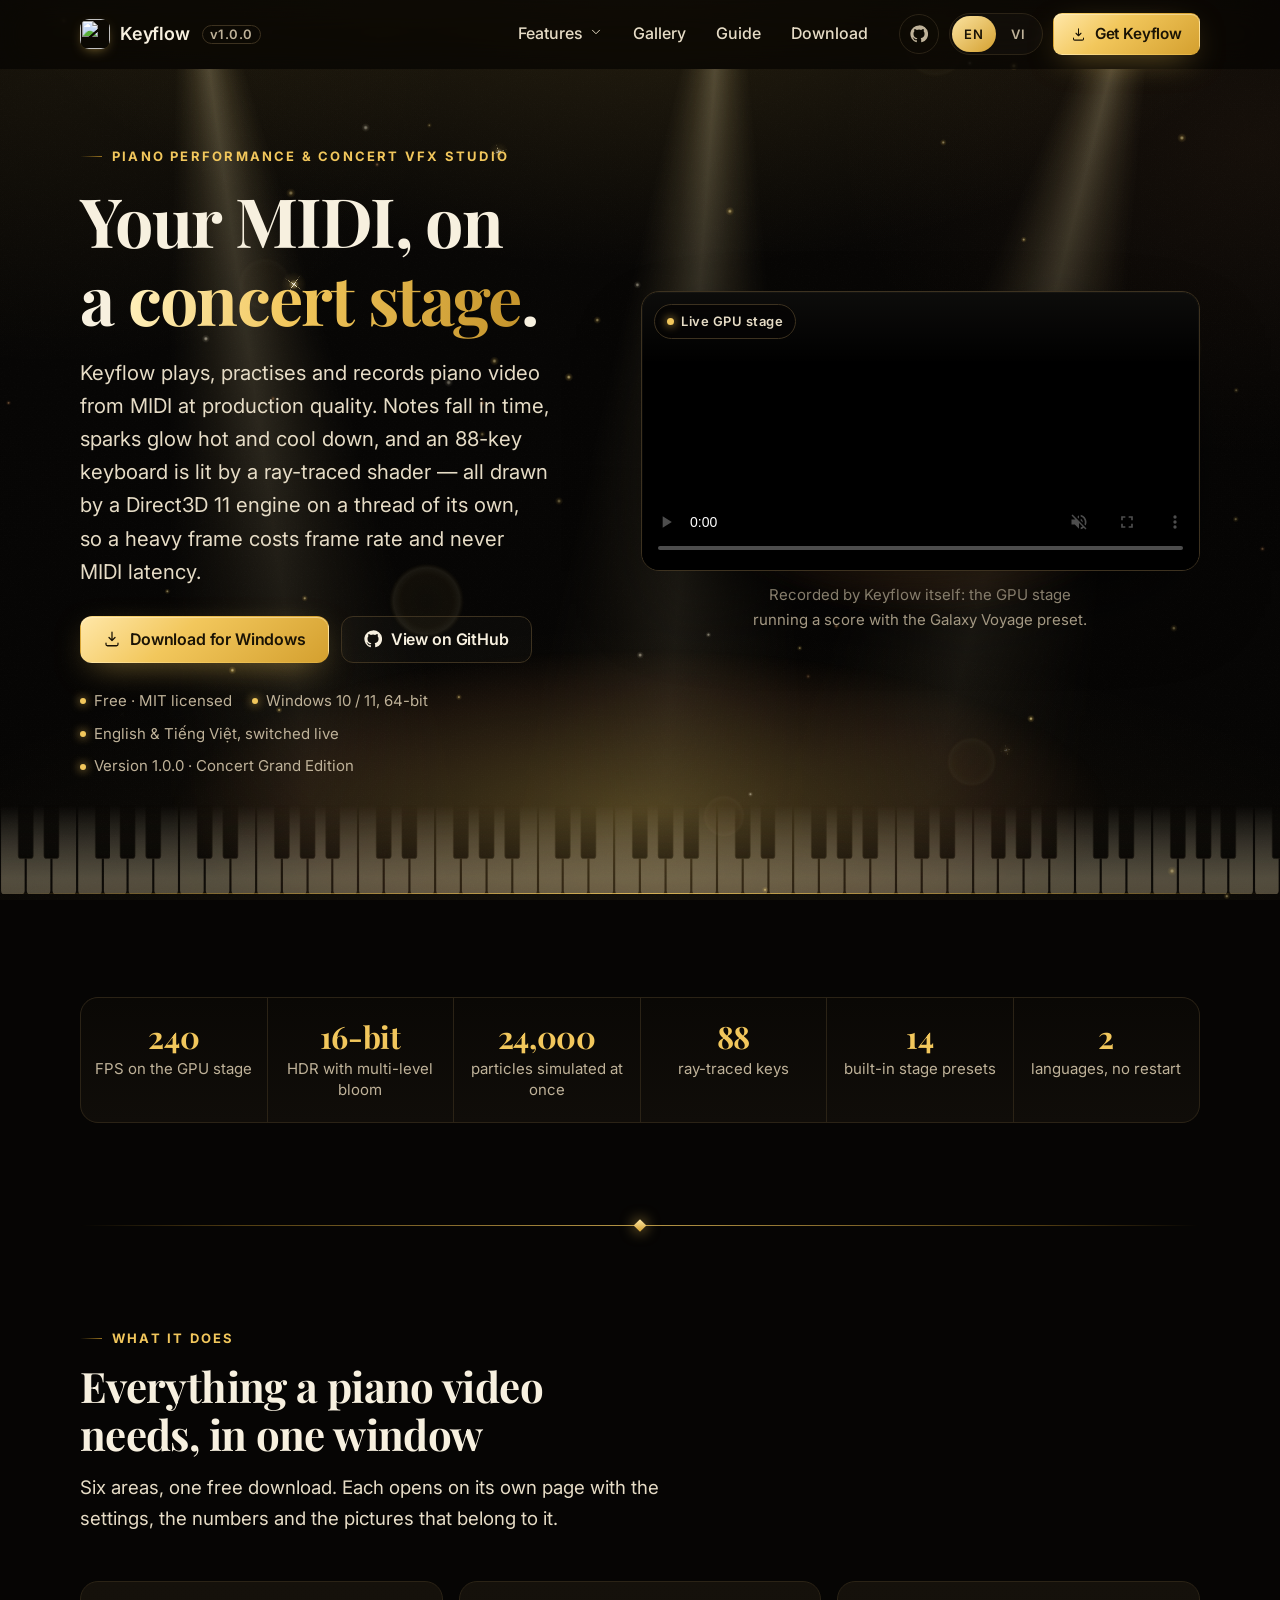
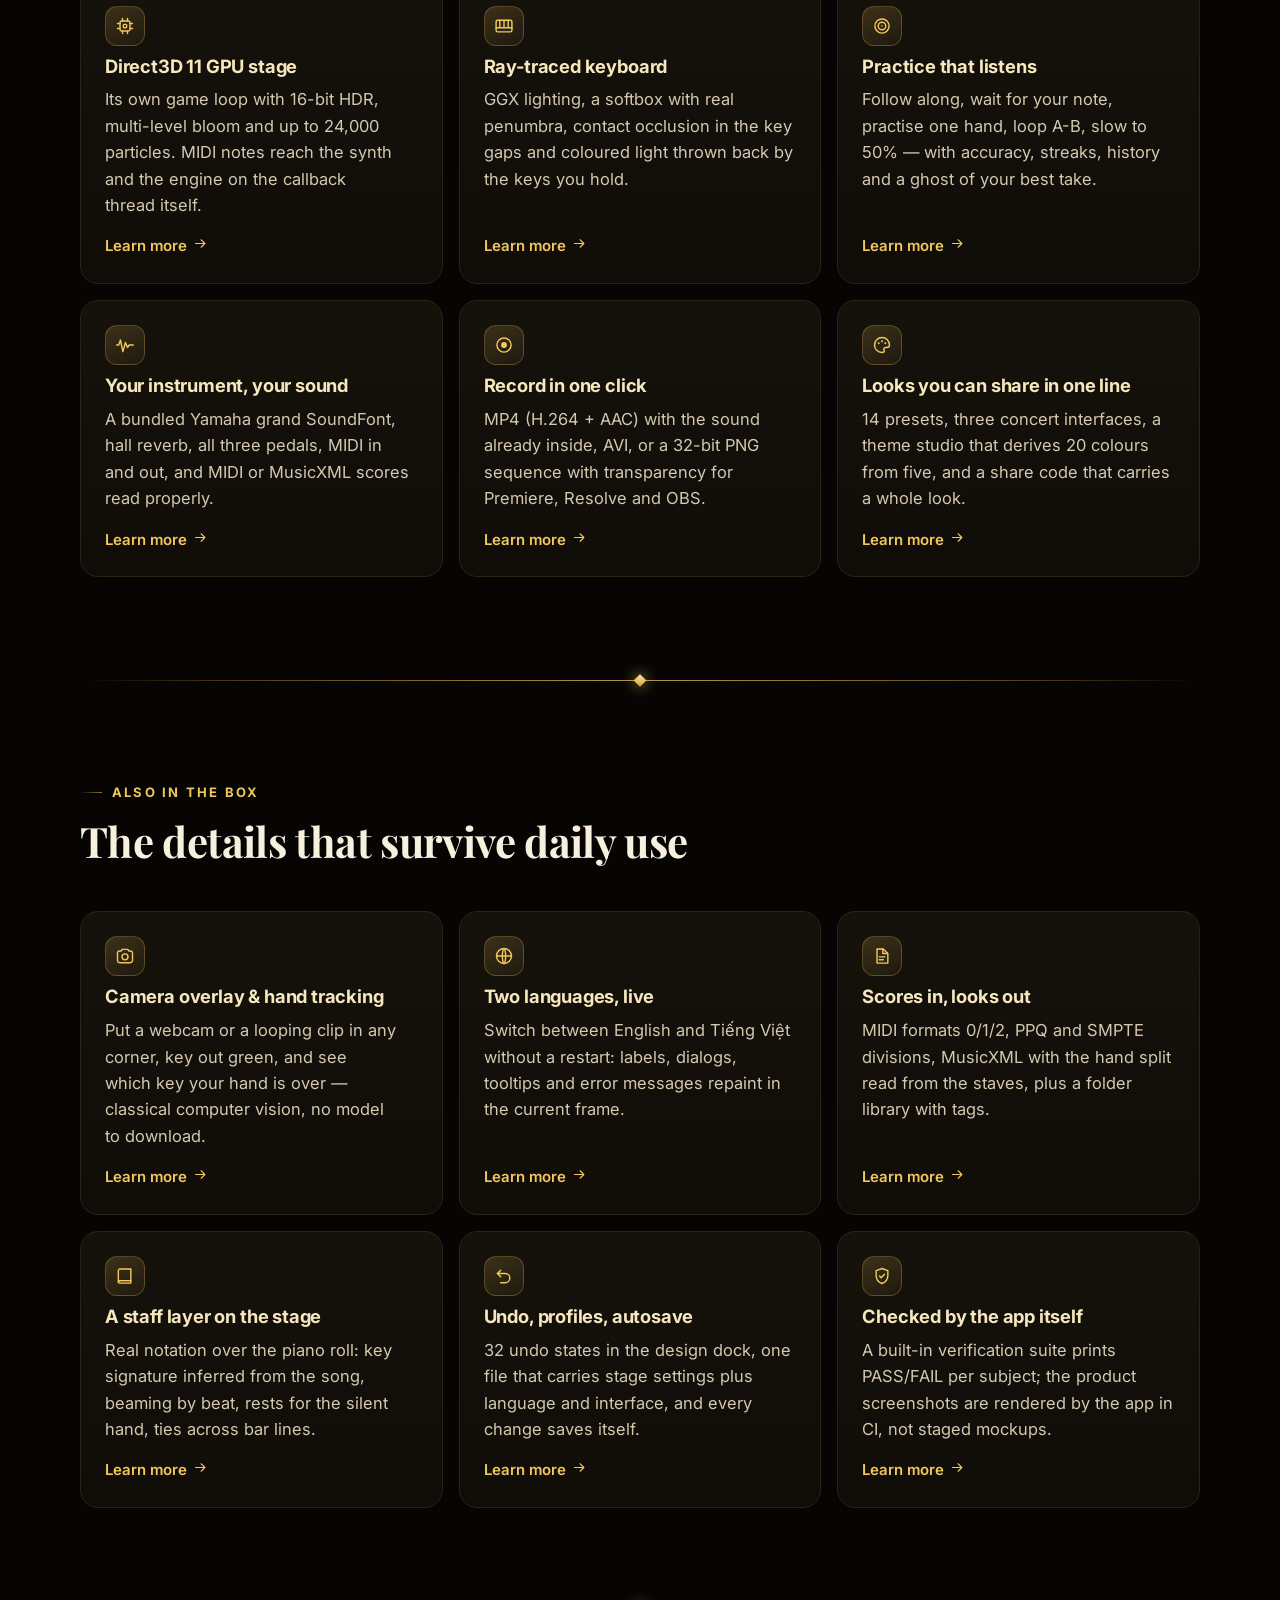
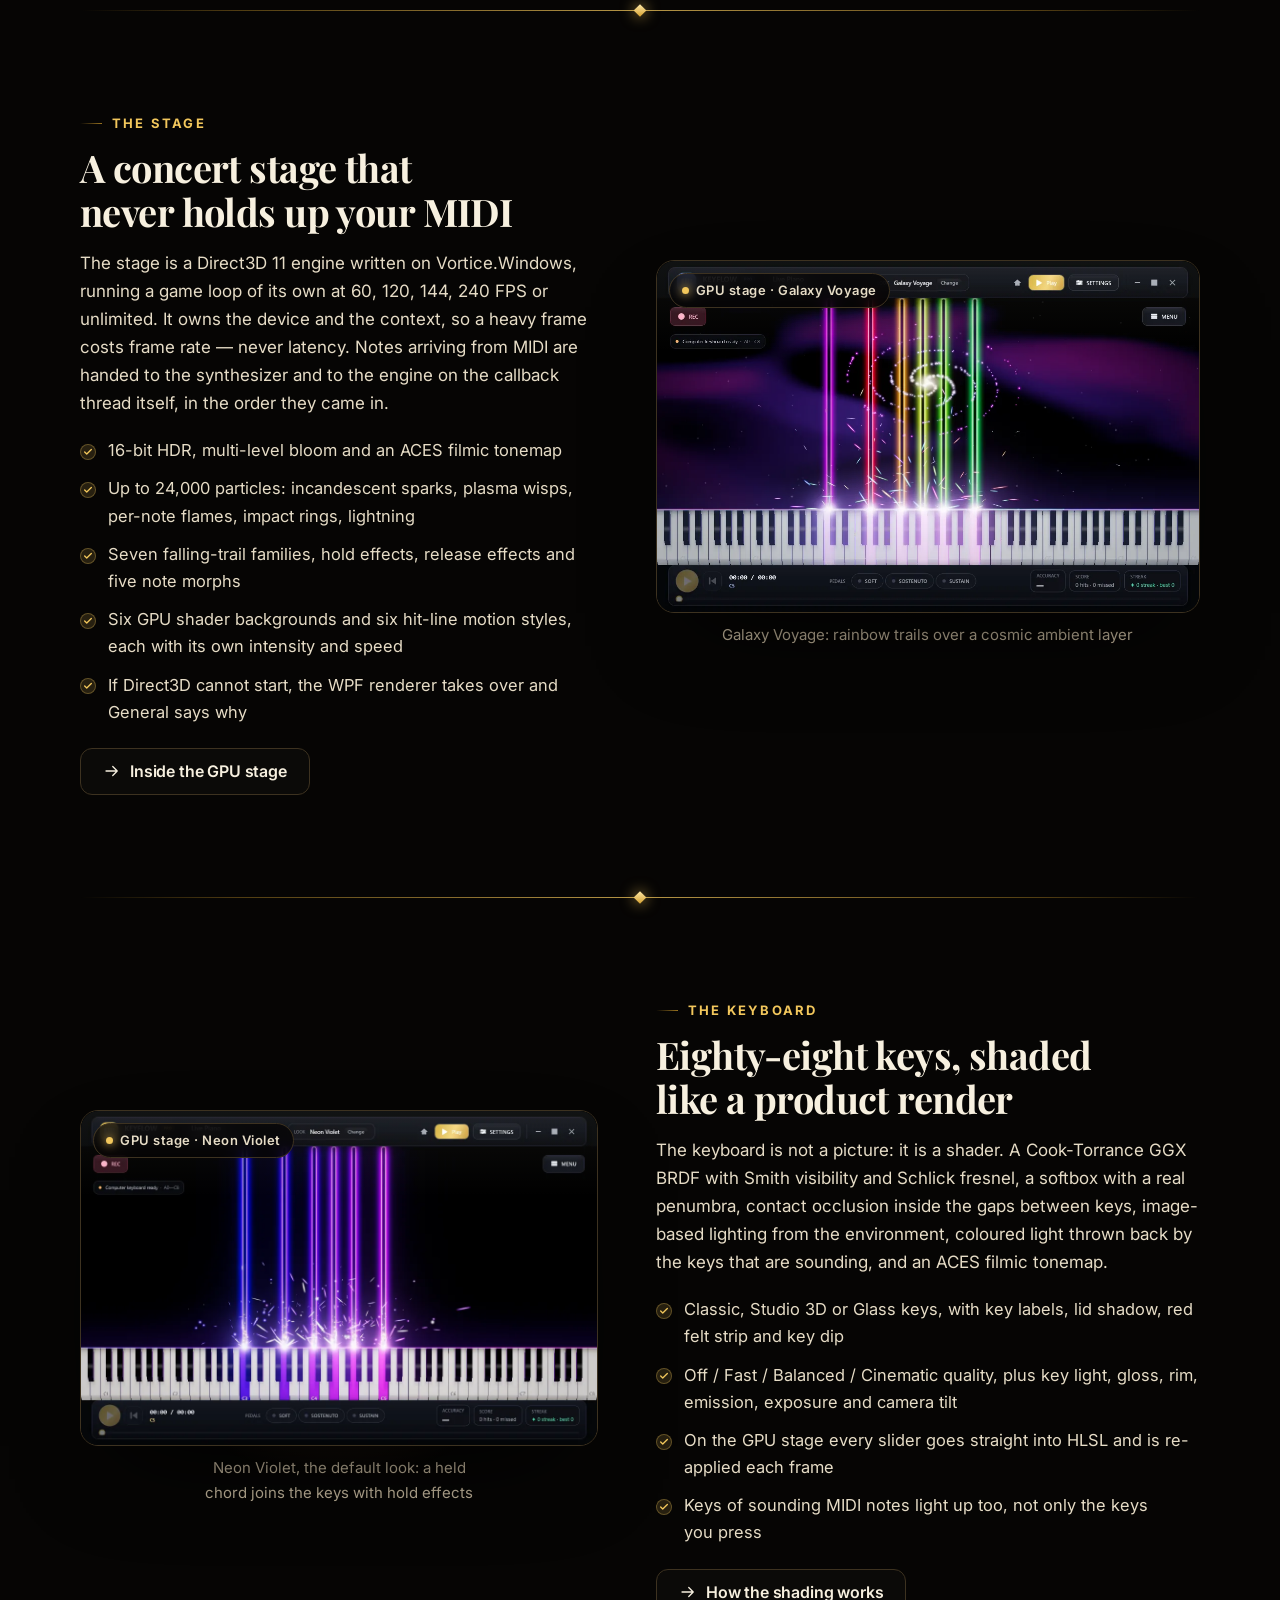
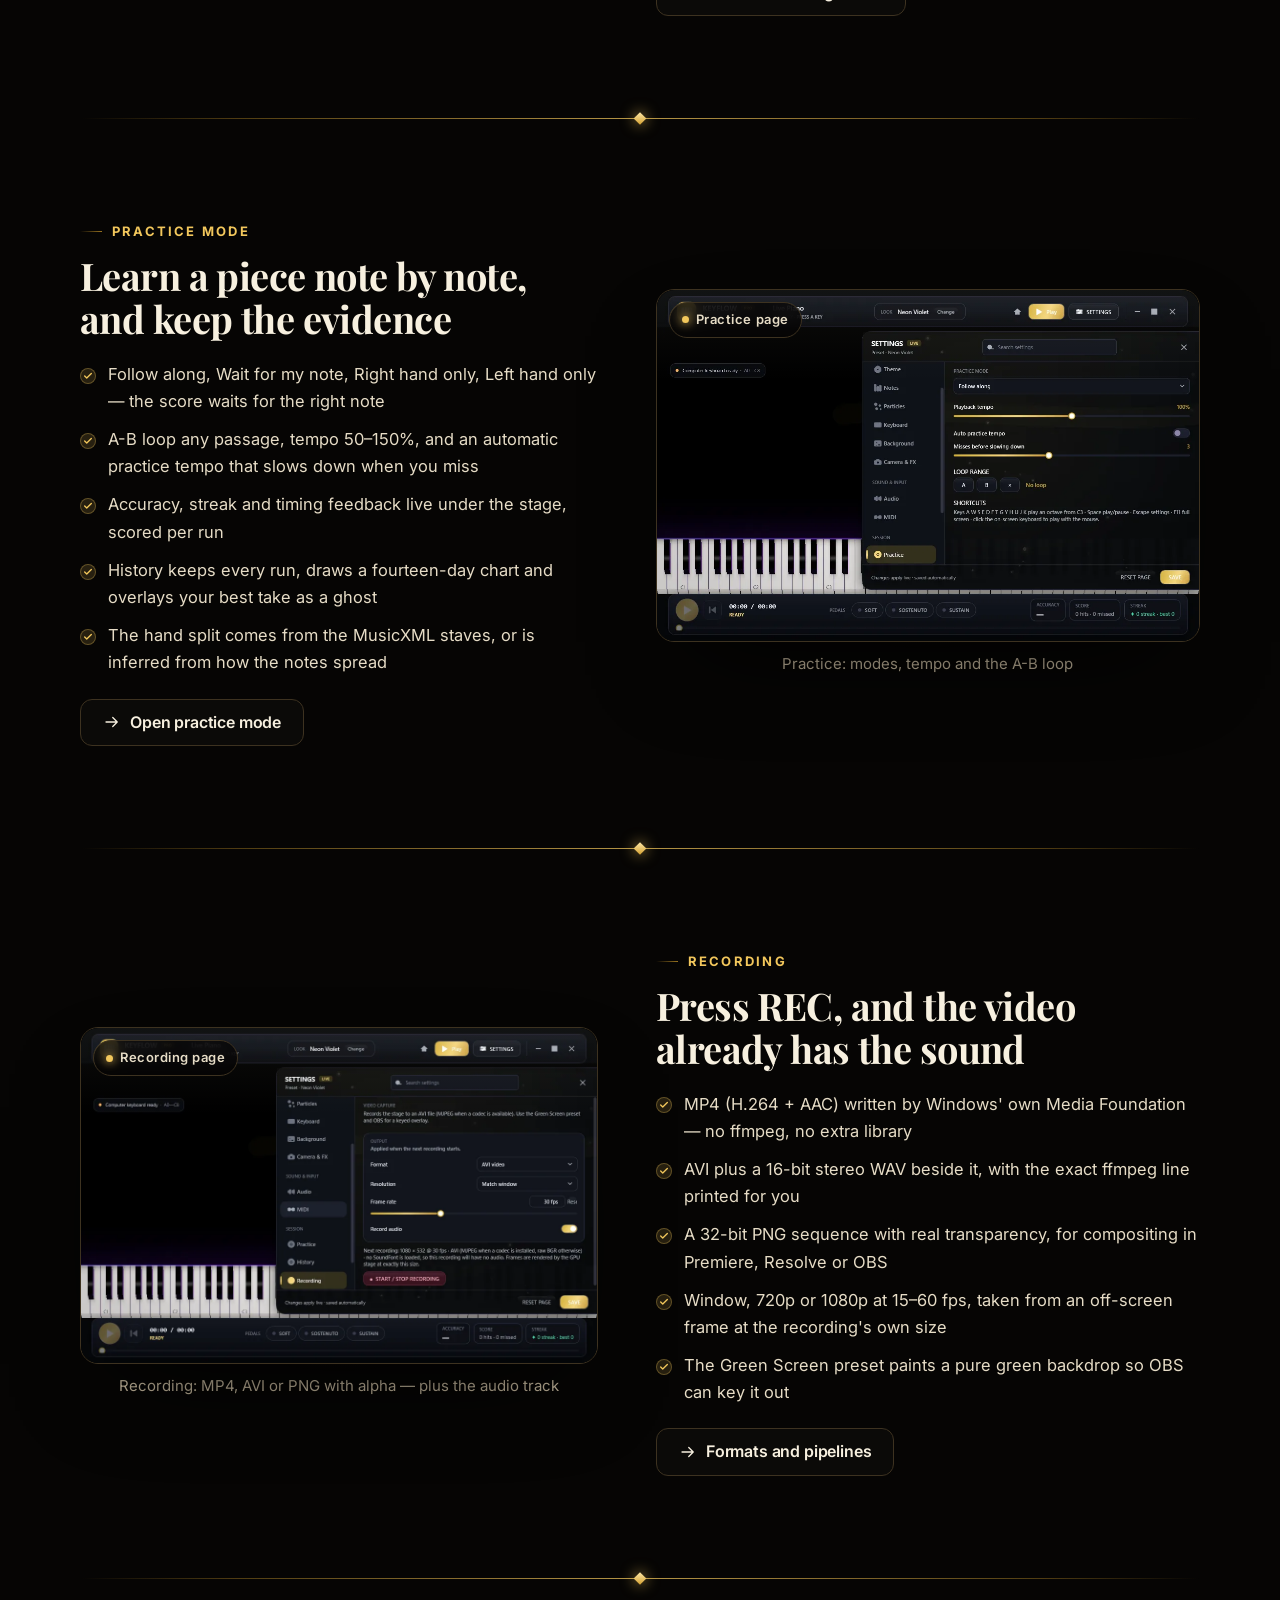
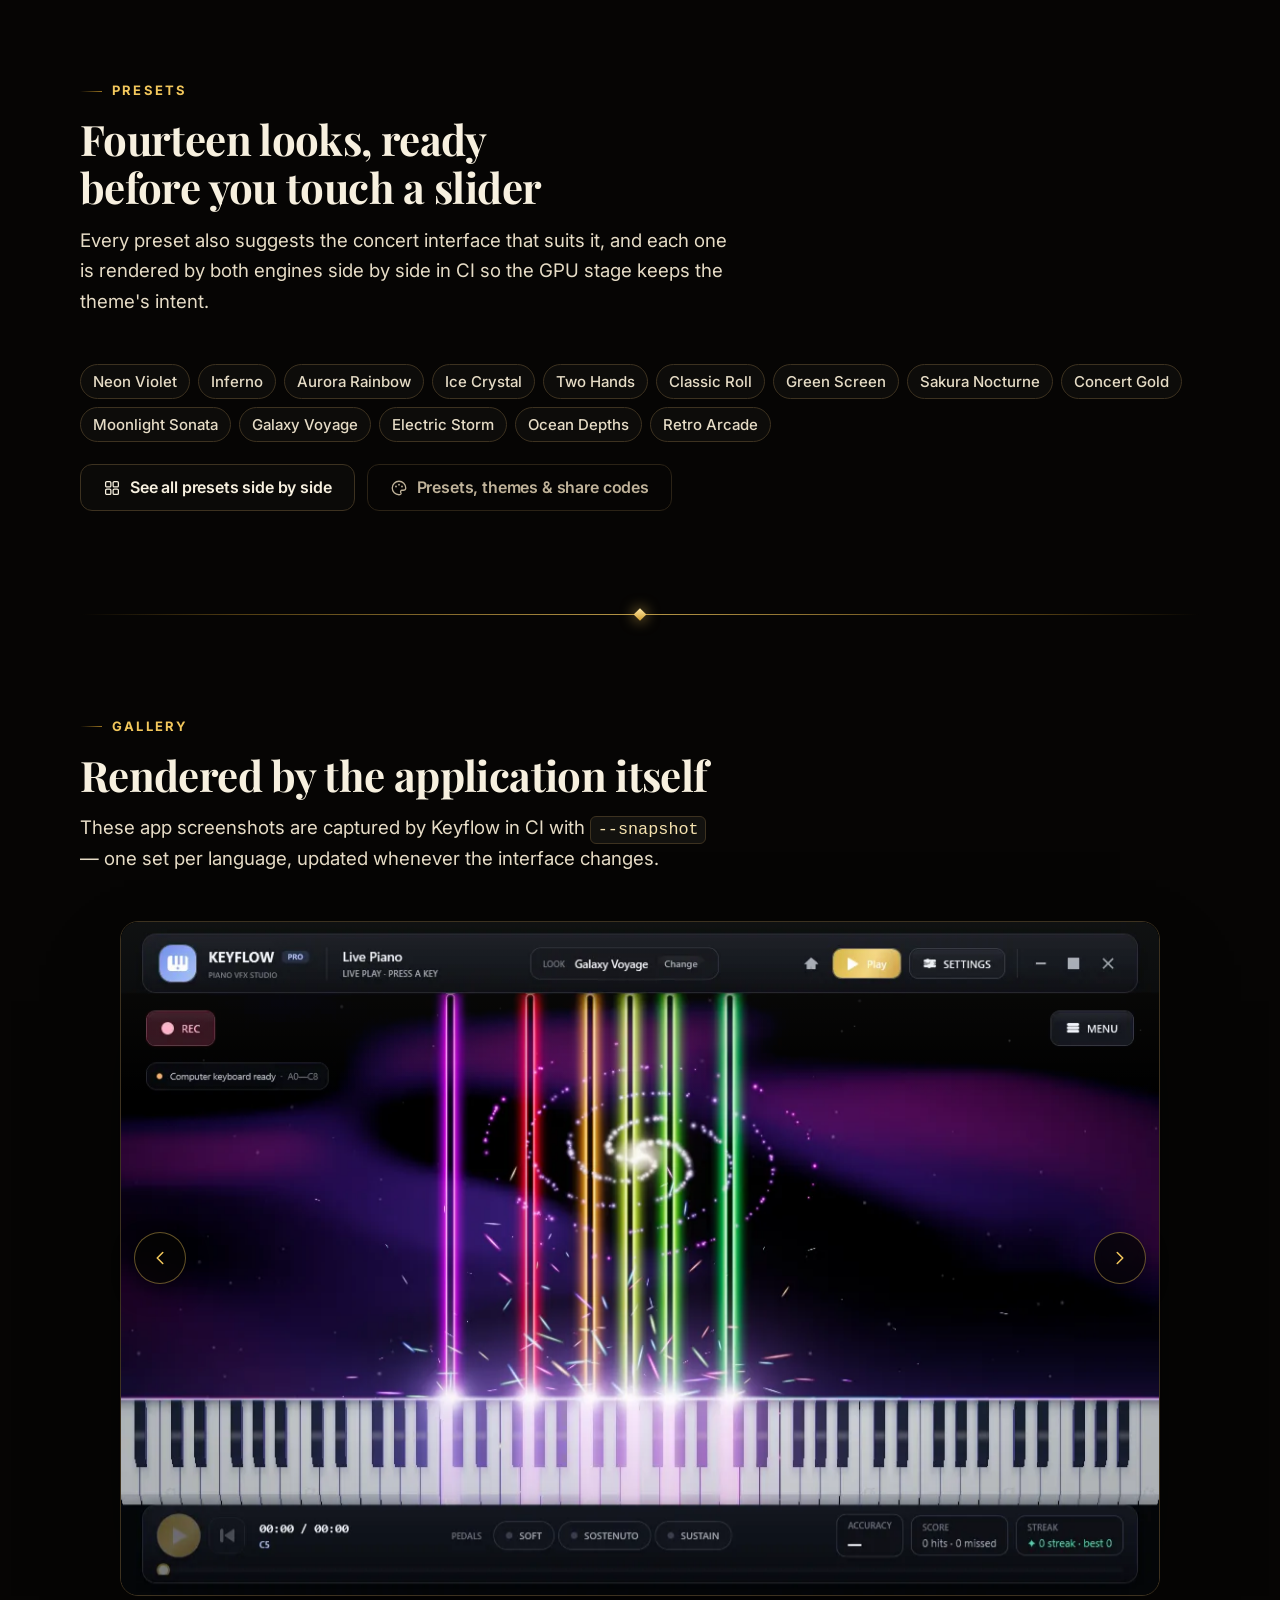
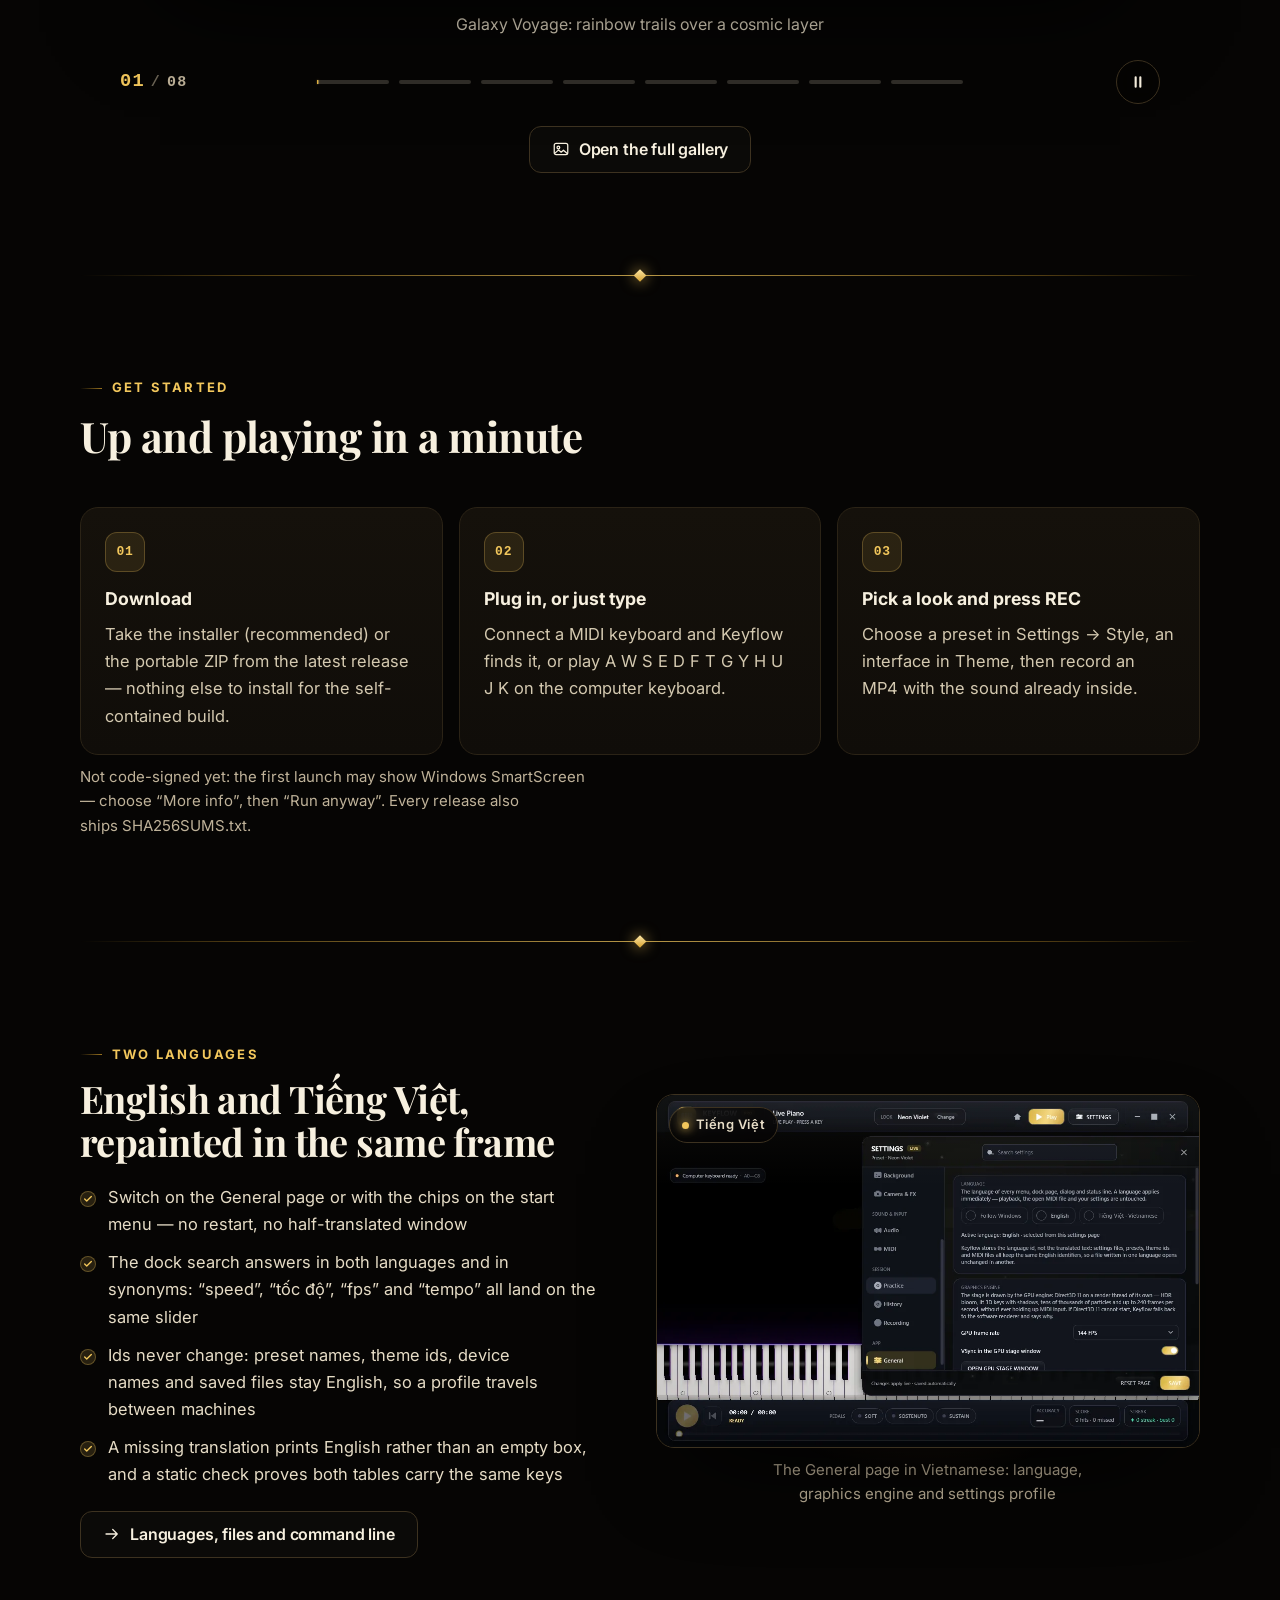
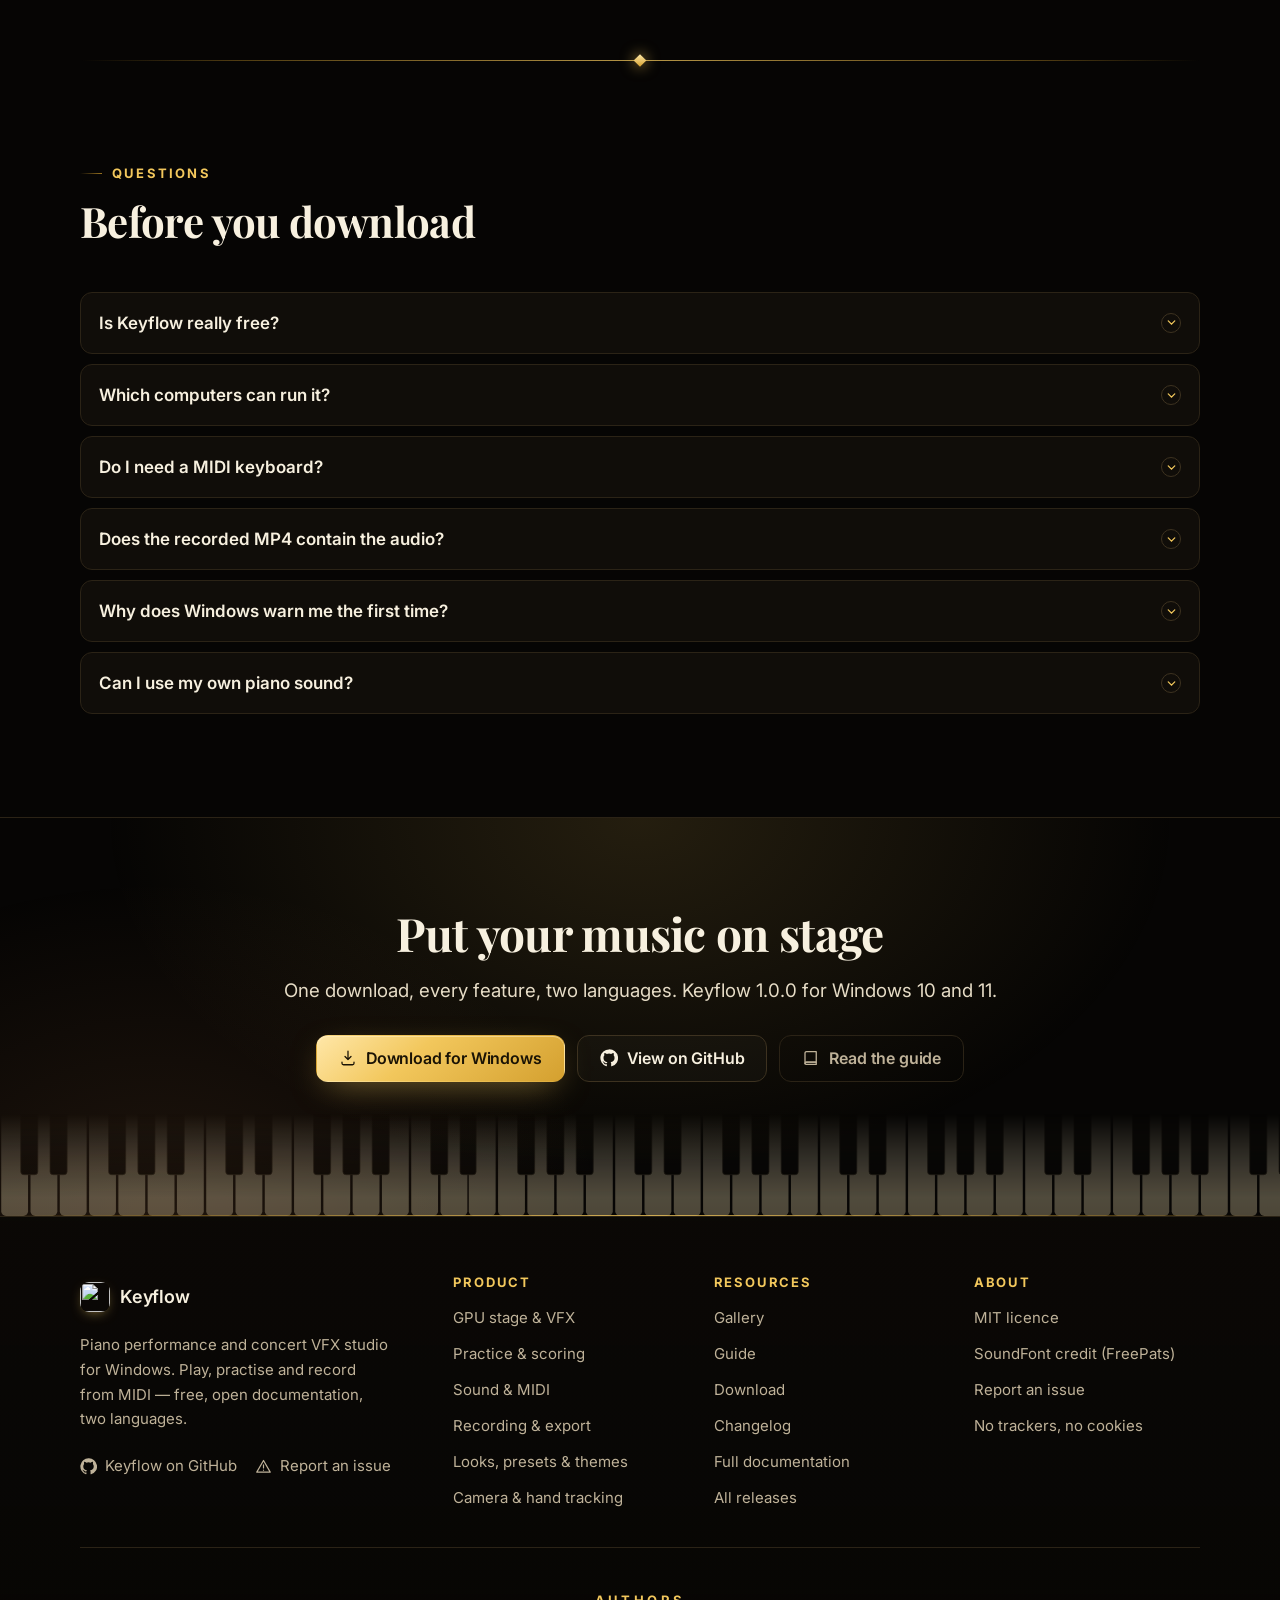
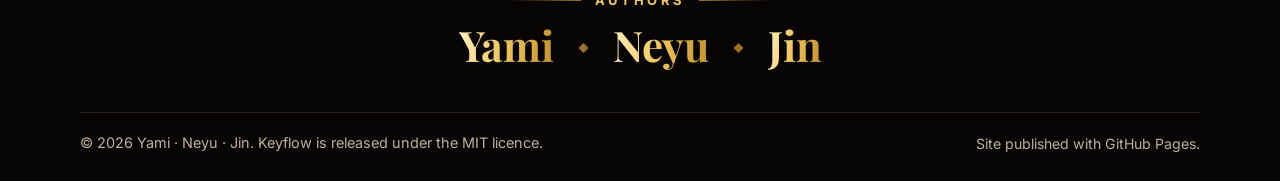
==== commit 200489fc: "Cinematic concert-stage look: beams, floor light, keyboard, gilded dividers Every hero is now lit li" ====
--- a/index.html
+++ b/index.html
@@ -144,7 +144,7 @@
 </header>
 <div class="drawer" id="drawer" role="dialog" aria-modal="true" aria-label="Site menu" data-i18n-attr="aria-label=ui.drawer.label"><div class="drawer-panel"><div class="drawer-top"><a class="brand" href="index.html"><img src="favicon.svg" width="28" height="28" alt=""><span>Keyflow</span></a><button type="button" class="drawer-close" data-i18n-attr="aria-label=ui.close" aria-label="Close"><svg viewBox="0 0 24 24" width="18" height="18" aria-hidden="true" focusable="false" fill="none" stroke="currentColor" stroke-width="1.7" stroke-linecap="round" stroke-linejoin="round"><path d="M18 6 6 18M6 6l12 12"/></svg></button></div><p class="dgroup" data-i18n="ui.nav.features">Features</p><a class="dlink dsub" href="features/stage.html" data-i18n="feature.stage">GPU stage & VFX</a><a class="dlink dsub" href="features/practice.html" data-i18n="feature.practice">Practice & scoring</a><a class="dlink dsub" href="features/sound.html" data-i18n="feature.sound">Sound & MIDI</a><a class="dlink dsub" href="features/recording.html" data-i18n="feature.recording">Recording & export</a><a class="dlink dsub" href="features/design.html" data-i18n="feature.design">Looks, presets & themes</a><a class="dlink dsub" href="features/camera.html" data-i18n="feature.camera">Camera & hand tracking</a><p class="dgroup" data-i18n="ui.drawer.pages">Pages</p><a class="dlink" href="index.html" aria-current="page" data-i18n="ui.home">Home</a><a class="dlink" href="gallery.html" data-i18n="ui.nav.gallery">Gallery</a><a class="dlink" href="guide.html" data-i18n="ui.nav.guide">Guide</a><a class="dlink" href="download.html" data-i18n="ui.nav.download">Download</a><div class="drawer-foot"><a class="btn btn-gold btn-block" href="download.html"><svg viewBox="0 0 24 24" width="17" height="17" aria-hidden="true" focusable="false" fill="none" stroke="currentColor" stroke-width="1.7" stroke-linecap="round" stroke-linejoin="round"><path d="M12 3v11m0 0 4-4m-4 4-4-4M4 17.5V19a2 2 0 0 0 2 2h12a2 2 0 0 0 2-2v-1.5"/></svg> <span data-i18n="ui.nav.download">Download</span></a><a class="btn btn-ghost btn-block" href="https://github.com/lxmtuu/KeyFlow" target="_blank" rel="noopener"><svg viewBox="0 0 24 24" width="17" height="17" aria-hidden="true" focusable="false" fill="none" stroke="currentColor" stroke-width="1.7" stroke-linecap="round" stroke-linejoin="round"><path fill="currentColor" stroke="none" d="M12 .5a11.5 11.5 0 0 0-3.64 22.41c.58.1.79-.25.79-.56v-2c-3.2.7-3.88-1.37-3.88-1.37-.52-1.33-1.28-1.69-1.28-1.69-1.04-.71.08-.7.08-.7 1.15.08 1.76 1.19 1.76 1.19 1.03 1.76 2.69 1.25 3.35.96.1-.74.4-1.25.73-1.54-2.55-.29-5.24-1.28-5.24-5.69 0-1.26.45-2.28 1.19-3.09-.12-.29-.52-1.46.11-3.05 0 0 .97-.31 3.17 1.18a11 11 0 0 1 5.77 0c2.2-1.49 3.17-1.18 3.17-1.18.63 1.59.23 2.76.11 3.05.74.81 1.19 1.83 1.19 3.09 0 4.42-2.7 5.4-5.27 5.68.41.36.78 1.06.78 2.14v3.17c0 .31.21.67.8.56A11.5 11.5 0 0 0 12 .5Z"/></svg> GitHub</a><div class="lang" role="group" style="justify-content:center" data-i18n-attr="aria-label=ui.lang" aria-label="Language"><button type="button" data-lang="en" aria-pressed="true">EN</button><button type="button" data-lang="vi" aria-pressed="false">VI</button></div></div></div></div>
 <main id="main">
-<section class="hero"><div class="container hero-in"><div class="hero-copy"><p class="eyebrow" data-i18n="home.19">Piano performance & concert VFX studio</p><h1 data-i18n="home.20">Your MIDI, on a <em class="gold-text">concert stage</em>.</h1><p class="lead" data-i18n="home.21">Keyflow plays, practises and records piano video from MIDI at production quality. Notes fall in time, sparks glow hot and cool down, and an 88-key keyboard is lit by a ray-traced shader — all drawn by a Direct3D 11 engine on a thread of its own, so a heavy frame costs frame rate and never MIDI latency.</p><div class="actions"><a class="btn btn-gold" href="download.html"><svg viewBox="0 0 24 24" width="18" height="18" aria-hidden="true" focusable="false" fill="none" stroke="currentColor" stroke-width="1.7" stroke-linecap="round" stroke-linejoin="round"><path d="M12 3v11m0 0 4-4m-4 4-4-4M4 17.5V19a2 2 0 0 0 2 2h12a2 2 0 0 0 2-2v-1.5"/></svg> <span data-i18n="home.22">Download for Windows</span></a><a class="btn btn-ghost" href="https://github.com/lxmtuu/KeyFlow" target="_blank" rel="noopener"><svg viewBox="0 0 24 24" width="18" height="18" aria-hidden="true" focusable="false" fill="none" stroke="currentColor" stroke-width="1.7" stroke-linecap="round" stroke-linejoin="round"><path fill="currentColor" stroke="none" d="M12 .5a11.5 11.5 0 0 0-3.64 22.41c.58.1.79-.25.79-.56v-2c-3.2.7-3.88-1.37-3.88-1.37-.52-1.33-1.28-1.69-1.28-1.69-1.04-.71.08-.7.08-.7 1.15.08 1.76 1.19 1.76 1.19 1.03 1.76 2.69 1.25 3.35.96.1-.74.4-1.25.73-1.54-2.55-.29-5.24-1.28-5.24-5.69 0-1.26.45-2.28 1.19-3.09-.12-.29-.52-1.46.11-3.05 0 0 .97-.31 3.17 1.18a11 11 0 0 1 5.77 0c2.2-1.49 3.17-1.18 3.17-1.18.63 1.59.23 2.76.11 3.05.74.81 1.19 1.83 1.19 3.09 0 4.42-2.7 5.4-5.27 5.68.41.36.78 1.06.78 2.14v3.17c0 .31.21.67.8.56A11.5 11.5 0 0 0 12 .5Z"/></svg> <span data-i18n="home.23">View on GitHub</span></a></div><ul class="facts"><li data-i18n="home.24">Free · MIT licensed</li><li data-i18n="home.25">Windows 10 / 11, 64-bit</li><li data-i18n="home.26">English & Tiếng Việt, switched live</li><li data-i18n="home.27">Version 1.0.0 · Concert Grand Edition</li></ul></div><div class="hero-media"><figure class="hero-media" style="margin:0">
+<section class="hero"><div class="stage-fx stage-fx-hero" aria-hidden="true"><i class="beam b1"></i><i class="beam b2"></i><i class="beam b3"></i><i class="floor"></i><i class="keys"></i></div><div class="container hero-in"><div class="hero-copy"><p class="eyebrow" data-i18n="home.19">Piano performance & concert VFX studio</p><h1 data-i18n="home.20">Your MIDI, on a <em class="gold-text">concert stage</em>.</h1><p class="lead" data-i18n="home.21">Keyflow plays, practises and records piano video from MIDI at production quality. Notes fall in time, sparks glow hot and cool down, and an 88-key keyboard is lit by a ray-traced shader — all drawn by a Direct3D 11 engine on a thread of its own, so a heavy frame costs frame rate and never MIDI latency.</p><div class="actions"><a class="btn btn-gold" href="download.html"><svg viewBox="0 0 24 24" width="18" height="18" aria-hidden="true" focusable="false" fill="none" stroke="currentColor" stroke-width="1.7" stroke-linecap="round" stroke-linejoin="round"><path d="M12 3v11m0 0 4-4m-4 4-4-4M4 17.5V19a2 2 0 0 0 2 2h12a2 2 0 0 0 2-2v-1.5"/></svg> <span data-i18n="home.22">Download for Windows</span></a><a class="btn btn-ghost" href="https://github.com/lxmtuu/KeyFlow" target="_blank" rel="noopener"><svg viewBox="0 0 24 24" width="18" height="18" aria-hidden="true" focusable="false" fill="none" stroke="currentColor" stroke-width="1.7" stroke-linecap="round" stroke-linejoin="round"><path fill="currentColor" stroke="none" d="M12 .5a11.5 11.5 0 0 0-3.64 22.41c.58.1.79-.25.79-.56v-2c-3.2.7-3.88-1.37-3.88-1.37-.52-1.33-1.28-1.69-1.28-1.69-1.04-.71.08-.7.08-.7 1.15.08 1.76 1.19 1.76 1.19 1.03 1.76 2.69 1.25 3.35.96.1-.74.4-1.25.73-1.54-2.55-.29-5.24-1.28-5.24-5.69 0-1.26.45-2.28 1.19-3.09-.12-.29-.52-1.46.11-3.05 0 0 .97-.31 3.17 1.18a11 11 0 0 1 5.77 0c2.2-1.49 3.17-1.18 3.17-1.18.63 1.59.23 2.76.11 3.05.74.81 1.19 1.83 1.19 3.09 0 4.42-2.7 5.4-5.27 5.68.41.36.78 1.06.78 2.14v3.17c0 .31.21.67.8.56A11.5 11.5 0 0 0 12 .5Z"/></svg> <span data-i18n="home.23">View on GitHub</span></a></div><ul class="facts"><li data-i18n="home.24">Free · MIT licensed</li><li data-i18n="home.25">Windows 10 / 11, 64-bit</li><li data-i18n="home.26">English & Tiếng Việt, switched live</li><li data-i18n="home.27">Version 1.0.0 · Concert Grand Edition</li></ul></div><div class="hero-media"><figure class="hero-media" style="margin:0">
 <div class="frame">
 <span class="frame-badge"><span class="dot"></span><span data-i18n="home.2">Live GPU stage</span></span>
 <video controls muted loop playsinline autoplay preload="metadata" width="1080" height="608" data-poster-shot="stage-gpu-galaxy"
--- a/style.css
+++ b/style.css
@@ -5,7 +5,8 @@
    2. base            7. hero              12. faq / callouts
    3. utilities       8. sections          13. sliders & lightbox
    4. buttons         9. cards & splits    14. footer
-   5. header          10. steps & stats    15. responsive & motion
+   5. header          10. steps & stats    15. stage lighting & polish
+                                           16. responsive & motion
    ========================================================================== */
 
 /* 1. tokens ---------------------------------------------------------------- */
@@ -129,9 +130,14 @@
 }
 em { font-style: normal; }
 .gold-text {
-  background: linear-gradient(96deg, #fff0bd, var(--gold) 42%, #c4932b);
+  background:
+    linear-gradient(104deg, transparent 38%, rgba(255, 255, 255, .9) 50%, transparent 62%) 100% 0 / 260% 100% no-repeat,
+    linear-gradient(96deg, #fff0bd, var(--gold) 42%, #c4932b);
   -webkit-background-clip: text; background-clip: text; color: transparent;
-}
+  animation: foil 8s ease-in-out 1.8s infinite;
+}
+/* a glint of light crosses the gold lettering, rests, and crosses again; the last frame is the resting state */
+@keyframes foil { 0%, 58% { background-position: 100% 0, 0 0; } 92%, 100% { background-position: 0% 0, 0 0; } }
 ::selection { background: rgba(242, 199, 92, .28); color: #fff; }
 :focus-visible { outline: 2px solid var(--gold); outline-offset: 3px; border-radius: 4px; }
 
@@ -337,7 +343,7 @@
 .drawer-foot { margin-top: auto; padding-top: 18px; display: grid; gap: 10px; }
 
 /* 6. hero ------------------------------------------------------------------ */
-.hero { position: relative; padding-block: clamp(40px, 6vw, 78px) clamp(34px, 5vw, 62px); }
+.hero { position: relative; padding-block: clamp(40px, 6vw, 78px) clamp(88px, 9vw, 130px); }
 .hero-in { display: grid; grid-template-columns: minmax(0, 1fr) minmax(0, 1.12fr); gap: clamp(28px, 5vw, 62px); align-items: center; }
 .hero h1 { font-size: clamp(38px, 5.6vw, 68px); letter-spacing: -.025em; }
 .hero .lead { margin: 20px 0 28px; color: var(--text-2); font-size: clamp(1.04rem, .94rem + .5vw, 1.2rem); line-height: 1.62; max-width: 56ch; }
@@ -373,7 +379,7 @@
 .frame-badge .dot { width: 7px; height: 7px; border-radius: 50%; background: var(--gold); box-shadow: 0 0 10px var(--gold); }
 
 /* Page hero (subpages) */
-.pagehero { padding-block: clamp(34px, 5vw, 60px) clamp(26px, 4vw, 46px); }
+.pagehero { position: relative; padding-block: clamp(34px, 5vw, 60px) clamp(58px, 6vw, 84px); }
 .pagehero-in { display: grid; grid-template-columns: minmax(0, 1.05fr) minmax(0, .95fr); gap: clamp(26px, 4vw, 54px); align-items: center; }
 .pagehero h1 { font-size: clamp(31px, 4.2vw, 50px); letter-spacing: -.02em; }
 .pagehero .lead { margin: 16px 0 24px; color: var(--text-2); font-size: clamp(1.02rem, .95rem + .35vw, 1.12rem); max-width: 58ch; }
@@ -417,7 +423,7 @@
 }
 .card::before {
   content: ""; position: absolute; inset: -1px; border-radius: inherit; pointer-events: none; opacity: 0;
-  background: radial-gradient(24rem 12rem at 20% 0%, rgba(242, 199, 92, .13), transparent 70%);
+  background: radial-gradient(22rem circle at var(--mx, 20%) var(--my, 0%), rgba(242, 199, 92, .15), transparent 68%);
   transition: opacity .25s;
 }
 .card:hover { transform: translateY(-3px); border-color: rgba(242, 199, 92, .3); box-shadow: var(--shadow-2); }
@@ -825,19 +831,19 @@
 
 /* CTA band */
 .cta {
+  --keys-h: clamp(64px, 8vw, 104px);
   position: relative; overflow: hidden; text-align: center;
-  padding-block: clamp(52px, 7vw, 92px); border-top: 1px solid var(--line);
+  padding-block: clamp(52px, 7vw, 92px) calc(var(--keys-h) + 32px); border-top: 1px solid var(--line);
   background:
     radial-gradient(60% 130% at 50% 0%, rgba(242, 199, 92, .13), transparent 70%),
     radial-gradient(50% 120% at 12% 100%, rgba(217, 138, 78, .12), transparent 70%);
 }
 .cta h2 { font-size: clamp(28px, 4vw, 46px); }
 .cta .sub { margin: 16px auto 28px; max-width: 62ch; color: var(--text-2); font-size: clamp(1rem, .94rem + .35vw, 1.1rem); }
-.cta .keys {
-  position: absolute; inset: auto 0 -30px 0; height: 90px; opacity: .16; pointer-events: none;
-  background: repeating-linear-gradient(90deg, #fff 0 16px, transparent 16px 34px);
-  -webkit-mask-image: linear-gradient(180deg, transparent, #000);
-  mask-image: linear-gradient(180deg, transparent, #000);
+.cta .container { position: relative; z-index: 1; }
+.cta::after {                       /* front edge of the key bed, as under the heroes */
+  content: ""; position: absolute; left: 0; right: 0; bottom: 0; height: 1px; pointer-events: none;
+  background: linear-gradient(90deg, transparent, rgba(154, 116, 32, .5) 12%, rgba(242, 199, 92, .8) 50%, rgba(154, 116, 32, .5) 88%, transparent);
 }
 
 /* 14. footer --------------------------------------------------------------- */
@@ -863,8 +869,13 @@
 .credits .credits-names { list-style: none; margin: 0; padding: 0; display: flex; flex-wrap: wrap; justify-content: center; gap: 6px var(--gap); }
 .credits-names li {
   position: relative; padding-bottom: .08em; font: 700 clamp(27px, 4.2vw, 42px)/1.15 var(--font-display); letter-spacing: -.01em;
-  background: linear-gradient(96deg, #fff0bd, var(--gold) 46%, #c4932b); -webkit-background-clip: text; background-clip: text; color: transparent;
-}
+  background:
+    linear-gradient(104deg, transparent 38%, rgba(255, 255, 255, .85) 50%, transparent 62%) 100% 0 / 260% 100% no-repeat,
+    linear-gradient(96deg, #fff0bd, var(--gold) 46%, #c4932b);
+  -webkit-background-clip: text; background-clip: text; color: transparent; animation: foil 9s ease-in-out infinite;
+}
+.credits-names li:nth-child(2) { animation-delay: 1.6s; }
+.credits-names li:nth-child(3) { animation-delay: 3.2s; }
 .credits-names li + li::before {          /* a small gold diamond between the names */
   content: ""; position: absolute; left: calc(var(--gap) / -2 - 3.5px); top: 52%; width: 7px; height: 7px;
   background: var(--gold-3); rotate: 45deg; translate: 0 -50%;
@@ -890,7 +901,120 @@
 .err h1 { font-size: clamp(24px, 3.4vw, 38px); margin-top: 6px; }
 .err p { color: var(--muted); max-width: 52ch; margin: 8px auto 24px; }
 
-/* 15. responsive & motion -------------------------------------------------- */
+/* 15. stage lighting & polish ---------------------------------------------- */
+/* Every hero is a concert stage: soft beams fall from above, a pool of light lies on the floor and a piano
+   keyboard runs along the bottom edge (the closing call-to-action ends on the same keyboard).  The markup is
+   tools/sitekit.py stage_fx().  It is decoration only: aria-hidden, no pointer events, painted behind the dust
+   (z -2) and above the fixed ambient light (z -3).  Reduced motion freezes all of it (section 16). */
+:root {
+  --keys-face: url("data:image/svg+xml,%3Csvg xmlns='http://www.w3.org/2000/svg' width='168' height='84' viewBox='0 0 168 84'%3E%3Cdefs%3E%3ClinearGradient id='w' x1='0' y1='0' x2='0' y2='1'%3E%3Cstop offset='0' stop-color='%23fff4d6'/%3E%3Cstop offset='1' stop-color='%23cdbd96'/%3E%3C/linearGradient%3E%3ClinearGradient id='k' x1='0' y1='0' x2='0' y2='1'%3E%3Cstop offset='0' stop-color='%232e281c'/%3E%3Cstop offset='1' stop-color='%23080705'/%3E%3C/linearGradient%3E%3C/defs%3E%3Cg fill='url(%23w)'%3E%3Crect x='1' y='-8' width='22' height='92' rx='4'/%3E%3Crect x='25' y='-8' width='22' height='92' rx='4'/%3E%3Crect x='49' y='-8' width='22' height='92' rx='4'/%3E%3Crect x='73' y='-8' width='22' height='92' rx='4'/%3E%3Crect x='97' y='-8' width='22' height='92' rx='4'/%3E%3Crect x='121' y='-8' width='22' height='92' rx='4'/%3E%3Crect x='145' y='-8' width='22' height='92' rx='4'/%3E%3C/g%3E%3Cg fill='url(%23k)' stroke='%235a4e36' stroke-width='.6'%3E%3Crect x='17' y='-4' width='14' height='54' rx='2.5'/%3E%3Crect x='41' y='-4' width='14' height='54' rx='2.5'/%3E%3Crect x='89' y='-4' width='14' height='54' rx='2.5'/%3E%3Crect x='113' y='-4' width='14' height='54' rx='2.5'/%3E%3Crect x='137' y='-4' width='14' height='54' rx='2.5'/%3E%3C/g%3E%3C/svg%3E");    /* one octave: ivory and ebony keys */
+  --keys-shape: url("data:image/svg+xml,%3Csvg xmlns='http://www.w3.org/2000/svg' width='168' height='84' viewBox='0 0 168 84'%3E%3Cg fill='%23000'%3E%3Crect x='1' y='-8' width='22' height='92' rx='4'/%3E%3Crect x='25' y='-8' width='22' height='92' rx='4'/%3E%3Crect x='49' y='-8' width='22' height='92' rx='4'/%3E%3Crect x='73' y='-8' width='22' height='92' rx='4'/%3E%3Crect x='97' y='-8' width='22' height='92' rx='4'/%3E%3Crect x='121' y='-8' width='22' height='92' rx='4'/%3E%3Crect x='145' y='-8' width='22' height='92' rx='4'/%3E%3C/g%3E%3Cg fill='%23000'%3E%3Crect x='17' y='-4' width='14' height='54' rx='2.5'/%3E%3Crect x='41' y='-4' width='14' height='54' rx='2.5'/%3E%3Crect x='89' y='-4' width='14' height='54' rx='2.5'/%3E%3Crect x='113' y='-4' width='14' height='54' rx='2.5'/%3E%3Crect x='137' y='-4' width='14' height='54' rx='2.5'/%3E%3C/g%3E%3C/svg%3E");  /* the same octave as a mask, so a glint only lights the keys */
+}
+.stage-fx { position: absolute; inset: 0; z-index: -3; overflow: hidden; pointer-events: none; }
+.stage-fx::after {                  /* the front edge of the key bed */
+  content: ""; position: absolute; left: 0; right: 0; bottom: 0; height: 1px;
+  background: linear-gradient(90deg, transparent, rgba(154, 116, 32, .5) 12%, rgba(242, 199, 92, .8) 50%, rgba(154, 116, 32, .5) 88%, transparent);
+}
+
+/* light beams: a soft wedge hinged at the top edge, swaying slowly */
+.beam {
+  position: absolute; top: -26%; left: var(--x, 50%); width: min(640px, 150vw); height: 150%;
+  margin-left: calc(min(640px, 150vw) / -2);
+  transform-origin: 50% 0; rotate: var(--tilt, 0deg); will-change: rotate, opacity;
+  background: conic-gradient(from 171deg at 50% 0, transparent 0, rgba(255, 226, 150, .04) 2deg, rgba(255, 226, 150, .12) 5deg,
+    rgba(255, 233, 172, .26) 9deg, rgba(255, 226, 150, .12) 13deg, rgba(255, 226, 150, .04) 16deg, transparent 18deg 360deg);
+  -webkit-mask-image: linear-gradient(180deg, #000 12%, transparent 88%); mask-image: linear-gradient(180deg, #000 12%, transparent 88%);
+  animation: beam-in 2.4s ease-out both, beam-sway var(--t, 18s) ease-in-out var(--d, 0s) infinite alternate;
+}
+.beam.b1 { --x: 14%; --tilt: -8deg; --t: 19s; --d: -3s; }
+.beam.b2 { --x: 57%; --tilt: 4deg;  --t: 23s; --d: -9s; }
+.beam.b3 { --x: 91%; --tilt: 14deg; --t: 21s; --d: -6s; }
+@keyframes beam-in { from { opacity: 0; } to { opacity: var(--beam-o, 1); } }
+@keyframes beam-sway { from { rotate: calc(var(--tilt, 0deg) - 3.5deg); } to { rotate: calc(var(--tilt, 0deg) + 3.5deg); } }
+
+/* the pool of light on the stage floor */
+.floor {
+  position: absolute; left: 50%; bottom: -16%; width: min(1240px, 98%); height: 52%; translate: -50% 0;
+  background: radial-gradient(closest-side, rgba(242, 199, 92, .27), rgba(217, 138, 78, .09) 56%, transparent 76%);
+  animation: floor-breathe 7s ease-in-out infinite alternate;
+}
+@keyframes floor-breathe { from { opacity: .7; } to { opacity: 1; } }
+
+/* the keyboard: ivory and ebony keys fade up out of the dark; a gold glint travels across and lights them */
+.keys {
+  position: absolute; inset: auto 0 0 0; height: var(--keys-h, clamp(56px, 7vw, 92px)); pointer-events: none;
+  -webkit-mask-image: linear-gradient(180deg, transparent, rgba(0, 0, 0, .5) 40%, #000 82%);
+  mask-image: linear-gradient(180deg, transparent, rgba(0, 0, 0, .5) 40%, #000 82%);
+}
+.keys::before, .keys::after { content: ""; position: absolute; inset: 0; }
+.keys::before { background: var(--keys-face) 0 100% / auto 100% repeat-x; opacity: .36; }
+.keys::after {
+  background: linear-gradient(100deg, transparent 0 40%, rgba(255, 226, 140, .95) 50%, transparent 60%) 0 0 / 260% 100% no-repeat;
+  -webkit-mask: var(--keys-shape) 0 100% / auto 100% repeat-x; mask: var(--keys-shape) 0 100% / auto 100% repeat-x;
+  opacity: .8; animation: keys-glint 12s cubic-bezier(.45, .05, .4, .95) 1.2s infinite;
+}
+/* the glint moves right to left across the strip, rests, and returns; the last frame is unlit */
+@keyframes keys-glint { 0%, 8% { background-position: 0% 0; } 70%, 100% { background-position: 100% 0; } }
+
+/* sub-pages: a lighter version of the same stage */
+.stage-fx-page .b3 { display: none; }
+.stage-fx-page .beam { --beam-o: .8; }
+.stage-fx-page .keys { --keys-h: clamp(40px, 4.4vw, 58px); }
+.stage-fx-page .floor { height: 40%; }
+
+/* entrance: the hero copy rises line by line, the picture lights up */
+@keyframes rise { from { opacity: 0; transform: translateY(18px); } to { opacity: 1; transform: none; } }
+@keyframes ignite { from { opacity: 0; transform: translateY(26px) scale(.965); filter: brightness(.5) saturate(.8); } to { opacity: 1; transform: none; filter: none; } }
+.hero-copy > *, .pagehero .split-copy > * { animation: rise .95s var(--ease) both; }
+.hero-copy > :nth-child(2), .pagehero .split-copy > :nth-child(2) { animation-delay: .08s; }
+.hero-copy > :nth-child(3), .pagehero .split-copy > :nth-child(3) { animation-delay: .16s; }
+.hero-copy > :nth-child(4), .pagehero .split-copy > :nth-child(4) { animation-delay: .24s; }
+.hero-copy > :nth-child(5), .pagehero .split-copy > :nth-child(5) { animation-delay: .32s; }
+.hero-copy > :nth-child(n+6), .pagehero .split-copy > :nth-child(n+6) { animation-delay: .4s; }
+.hero-media, .pagehero .split-media { animation: ignite 1.3s var(--ease) .14s both; }
+
+/* sections are separated by a gilded hairline with a small diamond, not a hard rule */
+.section + .section { border-top: 0; }
+.section + .section::before {
+  content: ""; position: absolute; top: 0; left: 50%; translate: -50% 0; height: 1px; pointer-events: none;
+  width: min(calc(var(--max) - 2 * var(--gutter)), calc(100% - 2 * var(--gutter)));
+  background: linear-gradient(90deg, transparent, rgba(154, 116, 32, .5) 14%, rgba(242, 199, 92, .75) 50%, rgba(154, 116, 32, .5) 86%, transparent);
+}
+.section + .section::after {
+  content: ""; position: absolute; top: -4px; left: 50%; width: 9px; height: 9px; translate: -50% 0; rotate: 45deg; pointer-events: none;
+  background: linear-gradient(135deg, #ffe9a8, var(--gold-2)); box-shadow: 0 0 14px 1px rgba(242, 199, 92, .6);
+}
+
+/* the gold button catches the light when you reach for it */
+.btn-gold { overflow: hidden; }
+.btn-gold::after {
+  content: ""; position: absolute; inset: 0; border-radius: inherit; pointer-events: none;
+  background: linear-gradient(110deg, transparent 32%, rgba(255, 255, 255, .6) 50%, transparent 68%);
+  transform: translateX(-130%); transition: transform .8s var(--ease);
+}
+.btn-gold:hover::after, .btn-gold:focus-visible::after { transform: translateX(130%); }
+
+/* panels glow along their edge where the pointer is (site.js sets --mx / --my) */
+.group, .dl-mini, .pagenav a { position: relative; }
+@media (hover: hover) and (pointer: fine) {
+  .card::after, .group::after, .dl-mini::after, .dl-card::after, .pagenav a::after, .steps li::after {
+    content: ""; position: absolute; inset: 0; padding: 1px; border-radius: inherit; pointer-events: none; opacity: 0;
+    background: radial-gradient(15rem circle at var(--mx, 50%) var(--my, 0%), rgba(255, 228, 150, .85), rgba(242, 199, 92, .25) 45%, transparent 70%);
+    -webkit-mask-image: linear-gradient(#000 0 0), linear-gradient(#000 0 0); -webkit-mask-clip: content-box, border-box; -webkit-mask-composite: xor;
+    mask-image: linear-gradient(#000 0 0), linear-gradient(#000 0 0); mask-clip: content-box, border-box; mask-composite: exclude;
+    transition: opacity .3s;
+  }
+  .card:hover::after, .group:hover::after, .dl-mini:hover::after, .dl-card:hover::after, .pagenav a:hover::after, .steps li:hover::after { opacity: 1; }
+}
+
+@media (max-width: 760px) {        /* copy runs the full width of a phone, so the shafts are dimmer there */
+  .beam { --beam-o: .6; }
+  .stage-fx-page .beam { --beam-o: .5; }
+  .beam.b3 { display: none; }
+  .floor { height: 38%; }
+}
+
+/* 16. responsive & motion -------------------------------------------------- */
 @media (max-width: 1080px) {
   .grid.four { grid-template-columns: repeat(2, minmax(0, 1fr)); }
   .stats { grid-template-columns: repeat(3, 1fr); }
@@ -986,7 +1110,7 @@
 html[data-lang-pref="vi"] [data-i18n-html] { visibility: hidden; }
 
 @media print {
-  .stardust, .nav, .drawer, .totop, .progress, .cta .keys, .slider-btn, .slider-play, .slider-nav, .slider-count, .lb-trigger { display: none !important; }
+  .stardust, .nav, .drawer, .totop, .progress, .keys, .stage-fx, .slider-btn, .slider-play, .slider-nav, .slider-count, .lb-trigger { display: none !important; }
   .slider.is-ready .slide { opacity: 1; visibility: visible; grid-area: auto; margin-bottom: 18px; break-inside: avoid; }
   body { background: #fff; color: #000; }
   body::before, body::after { display: none; }
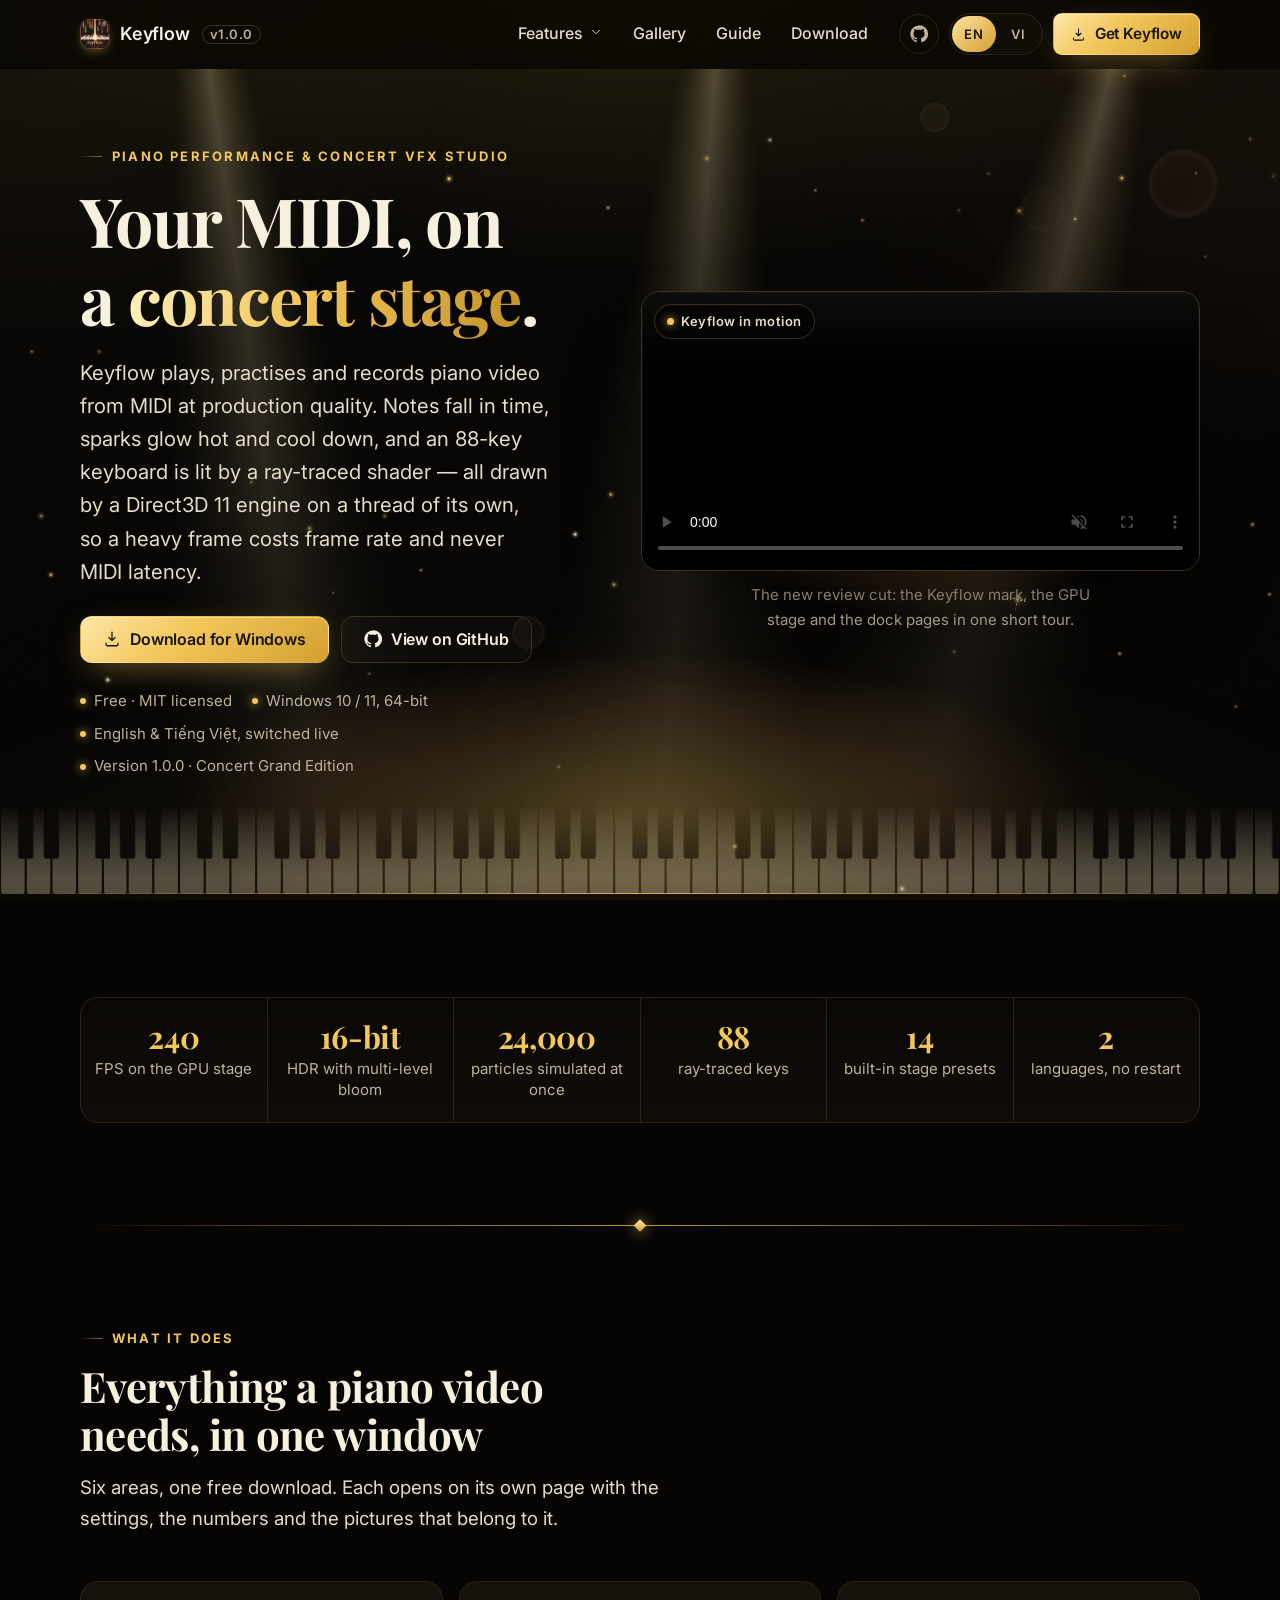
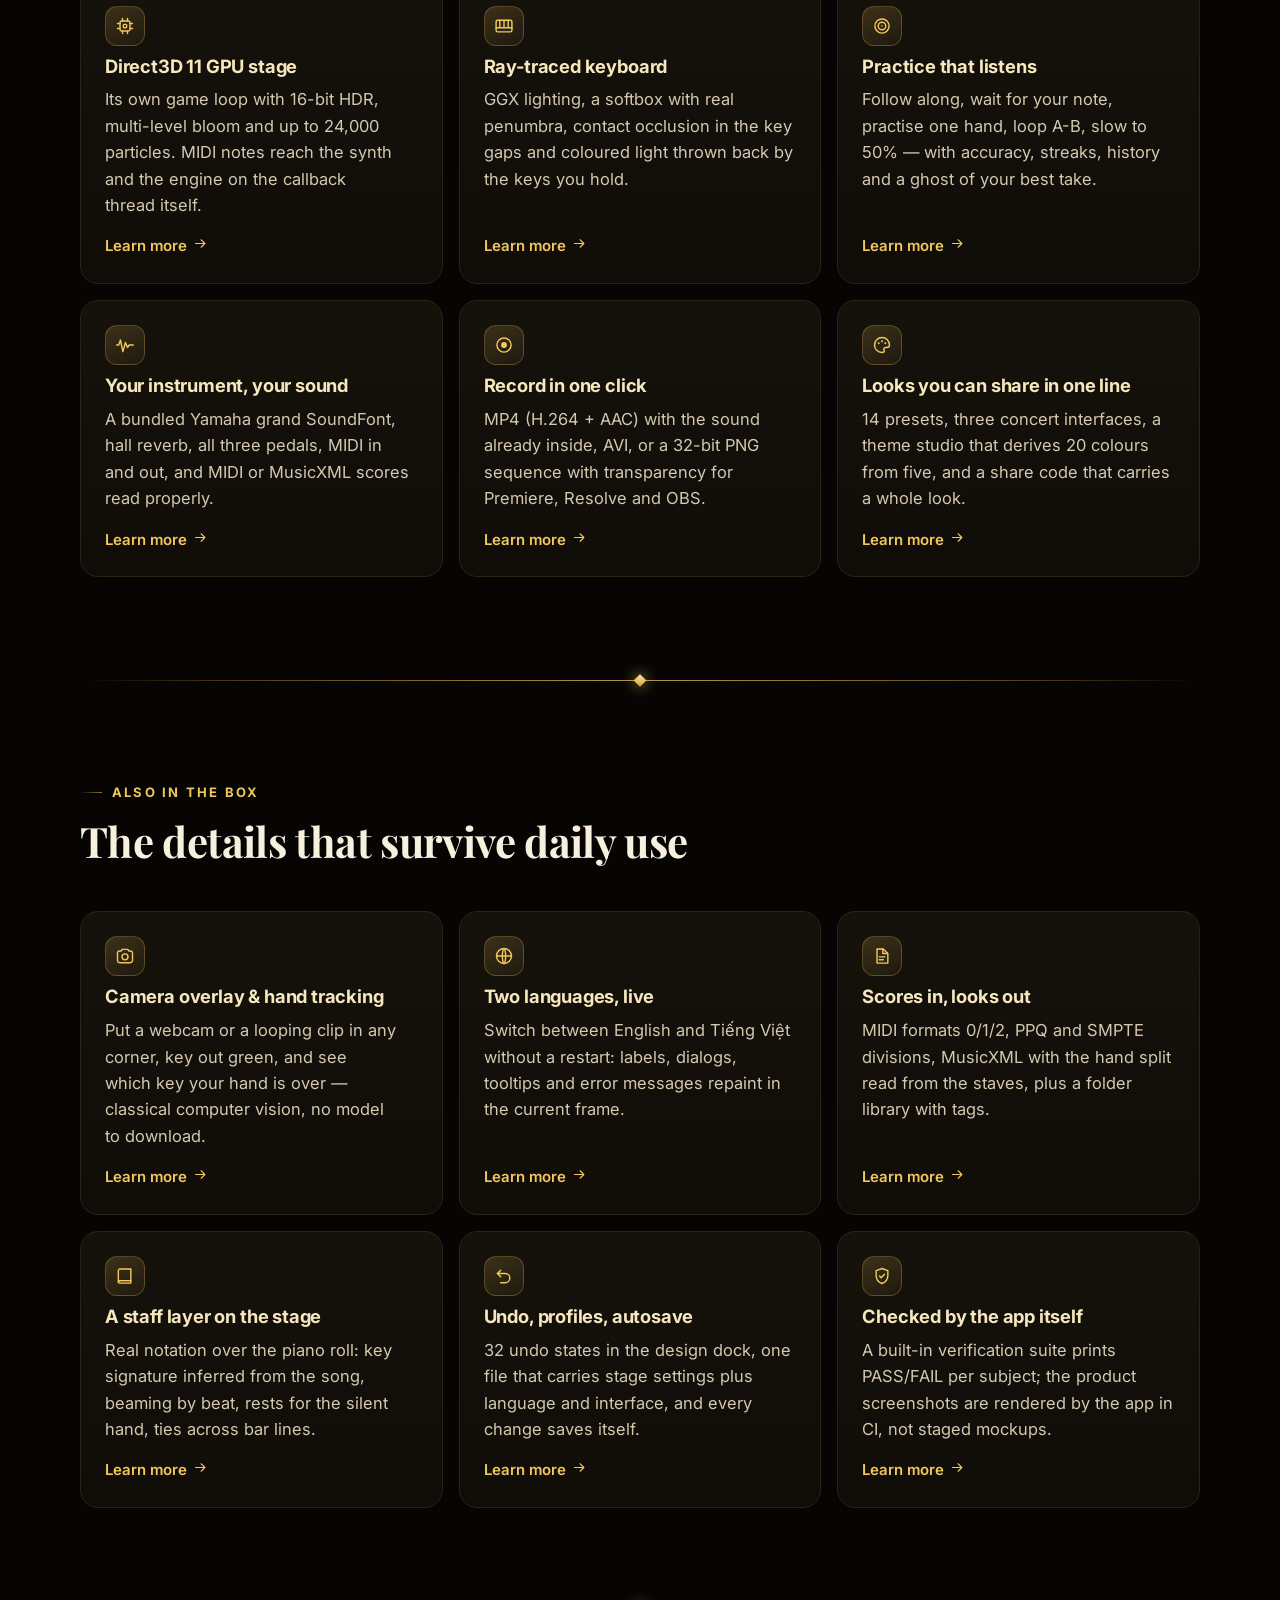
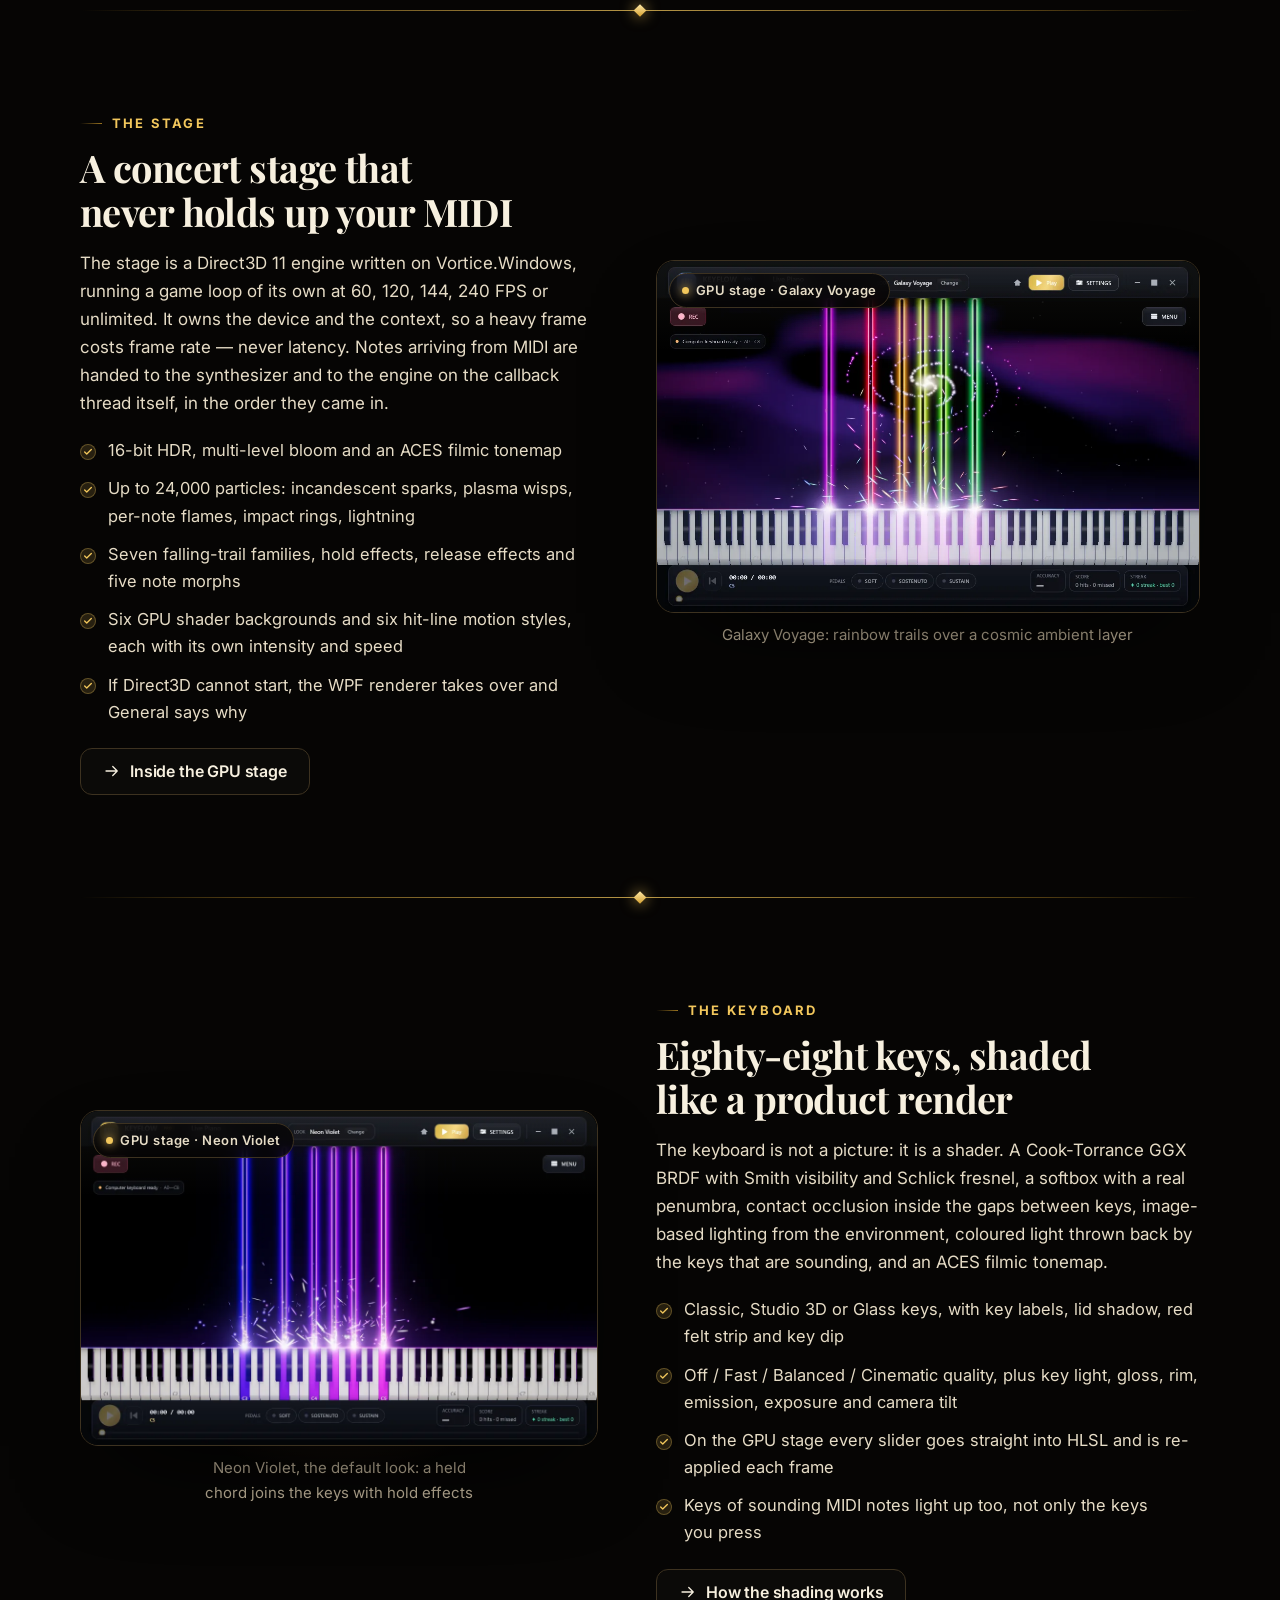
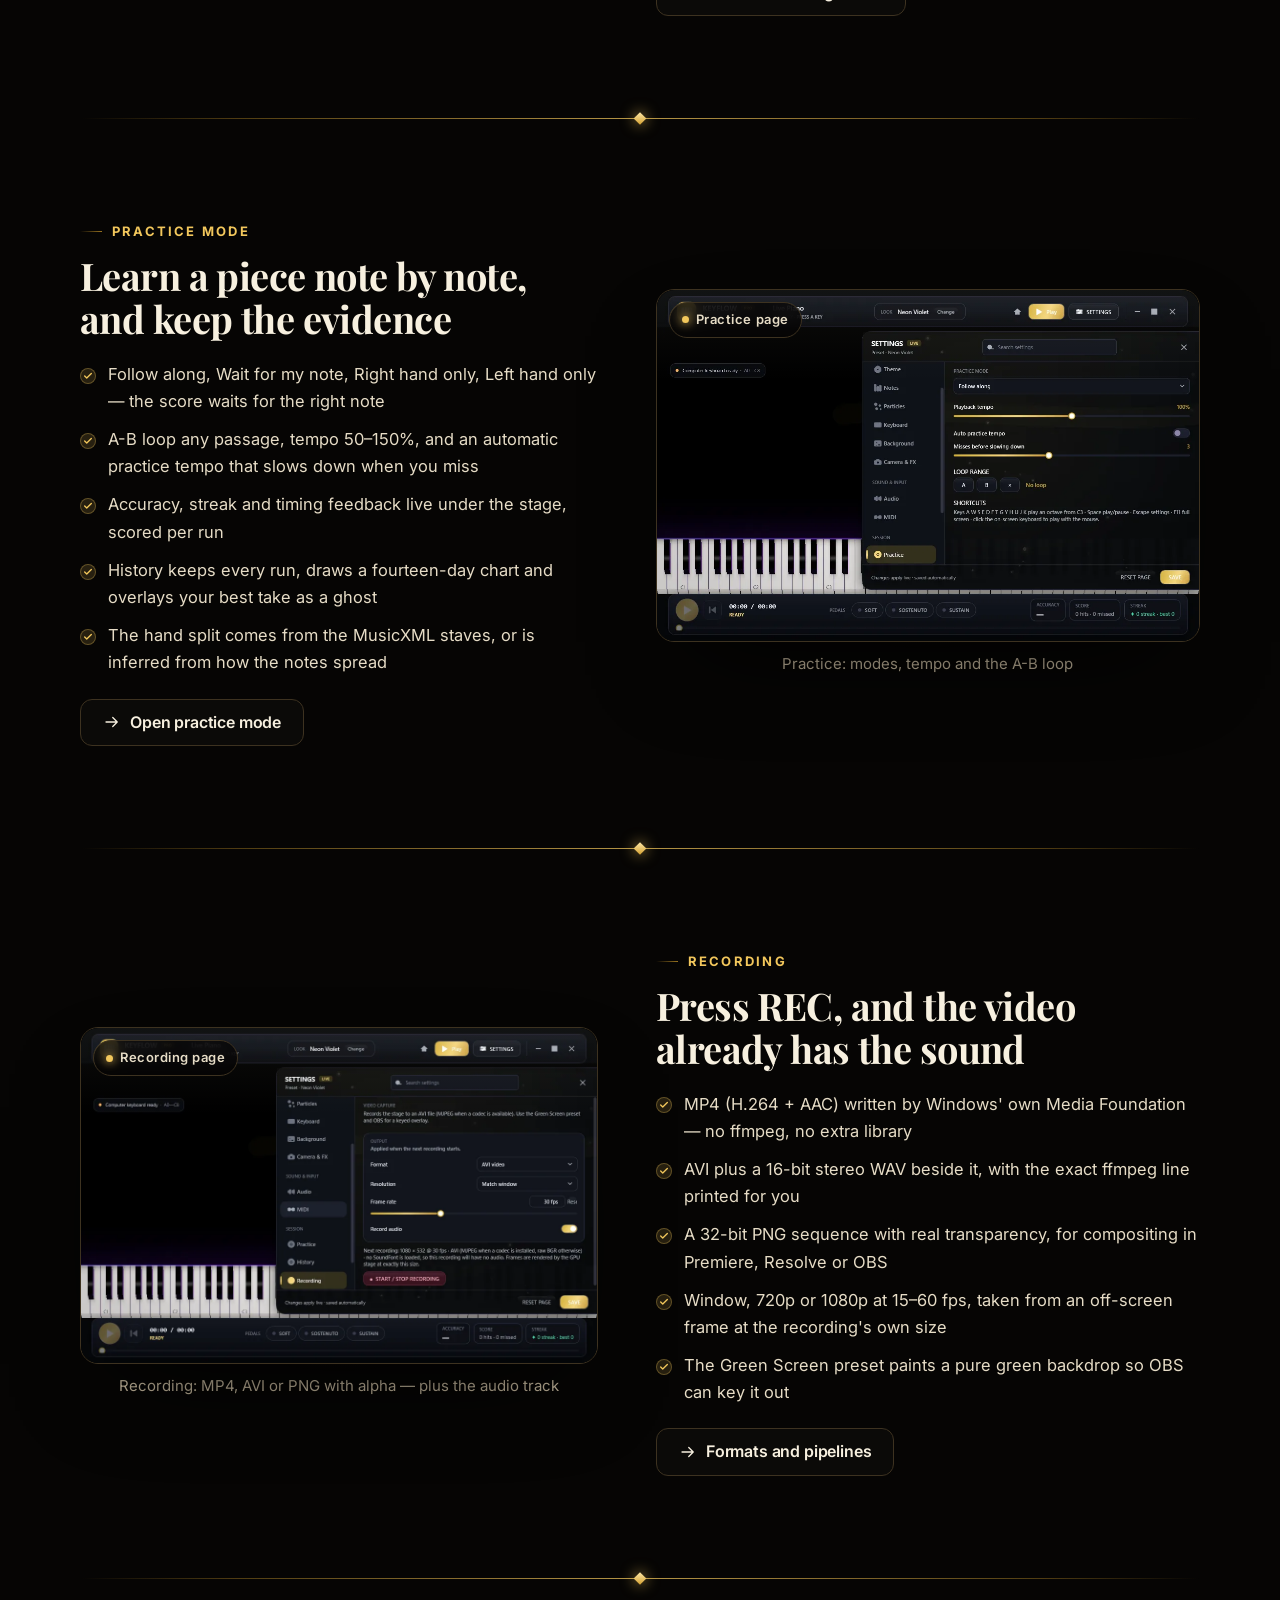
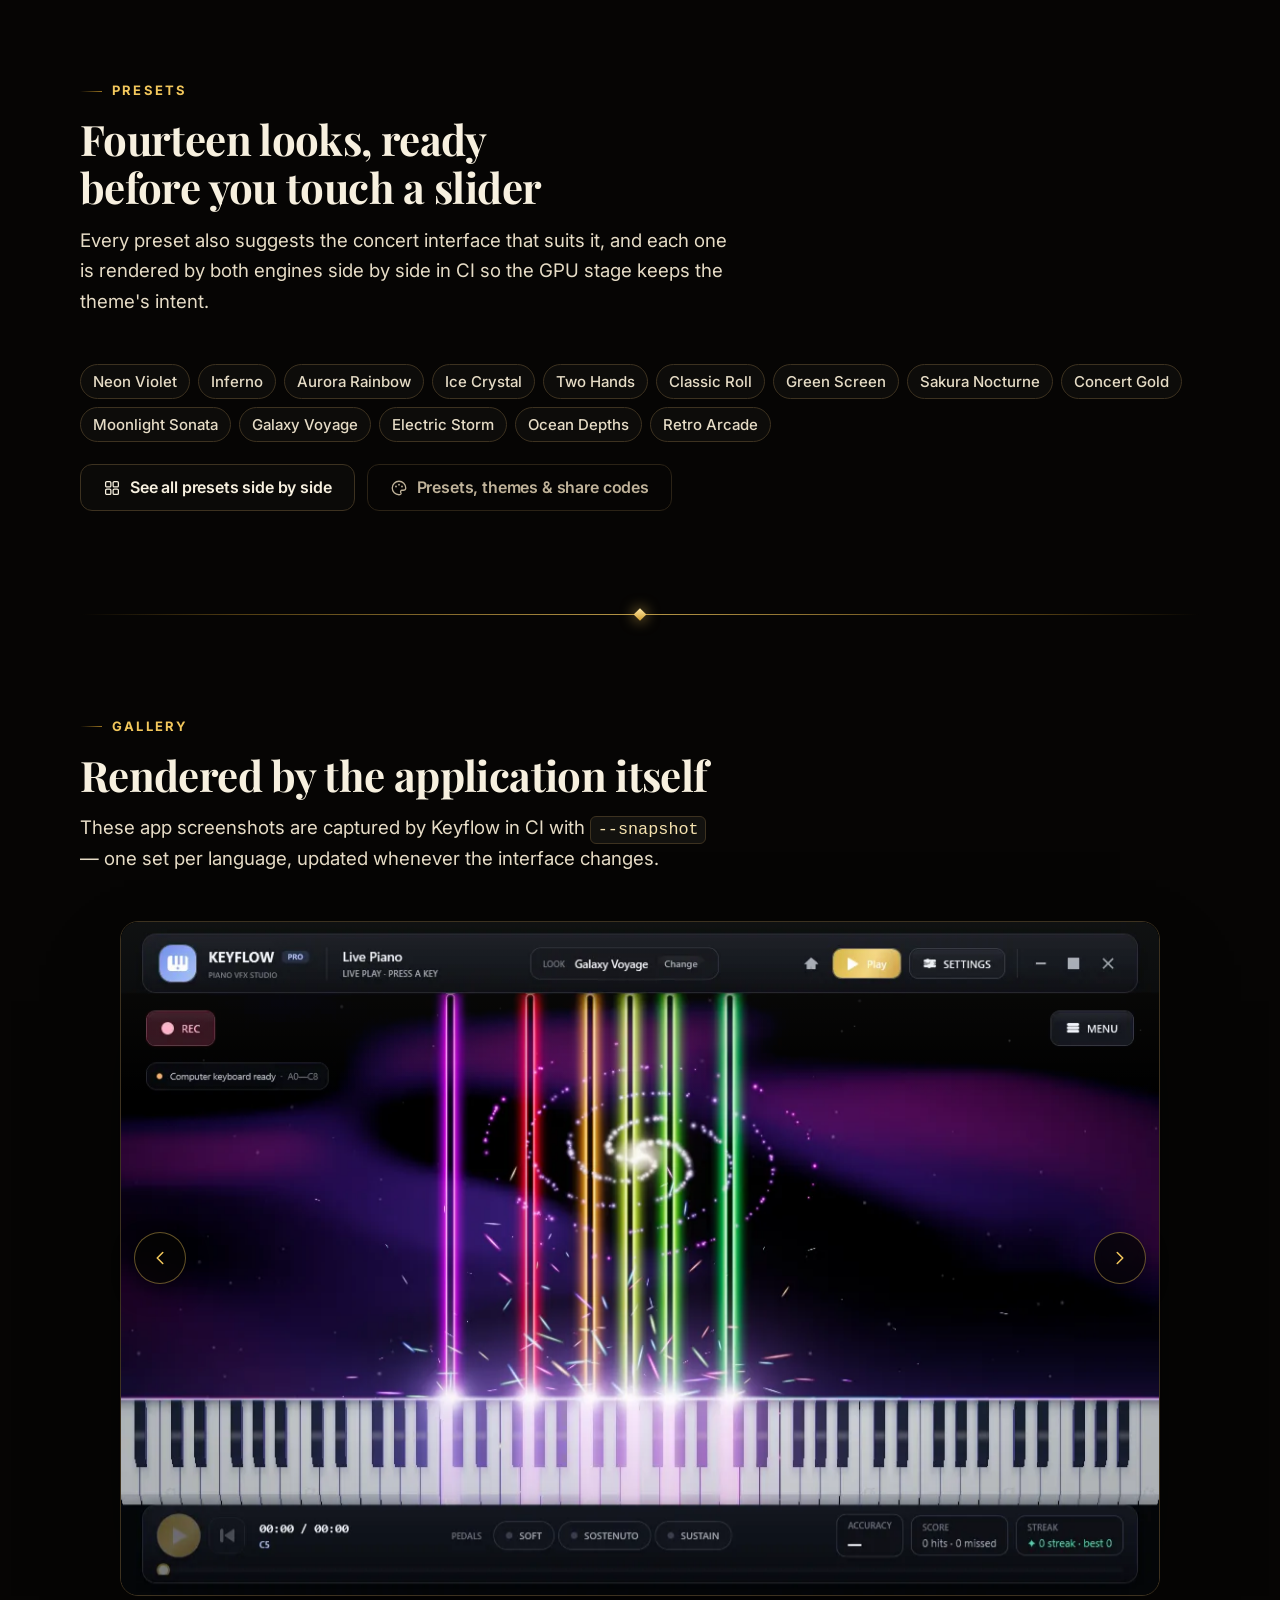
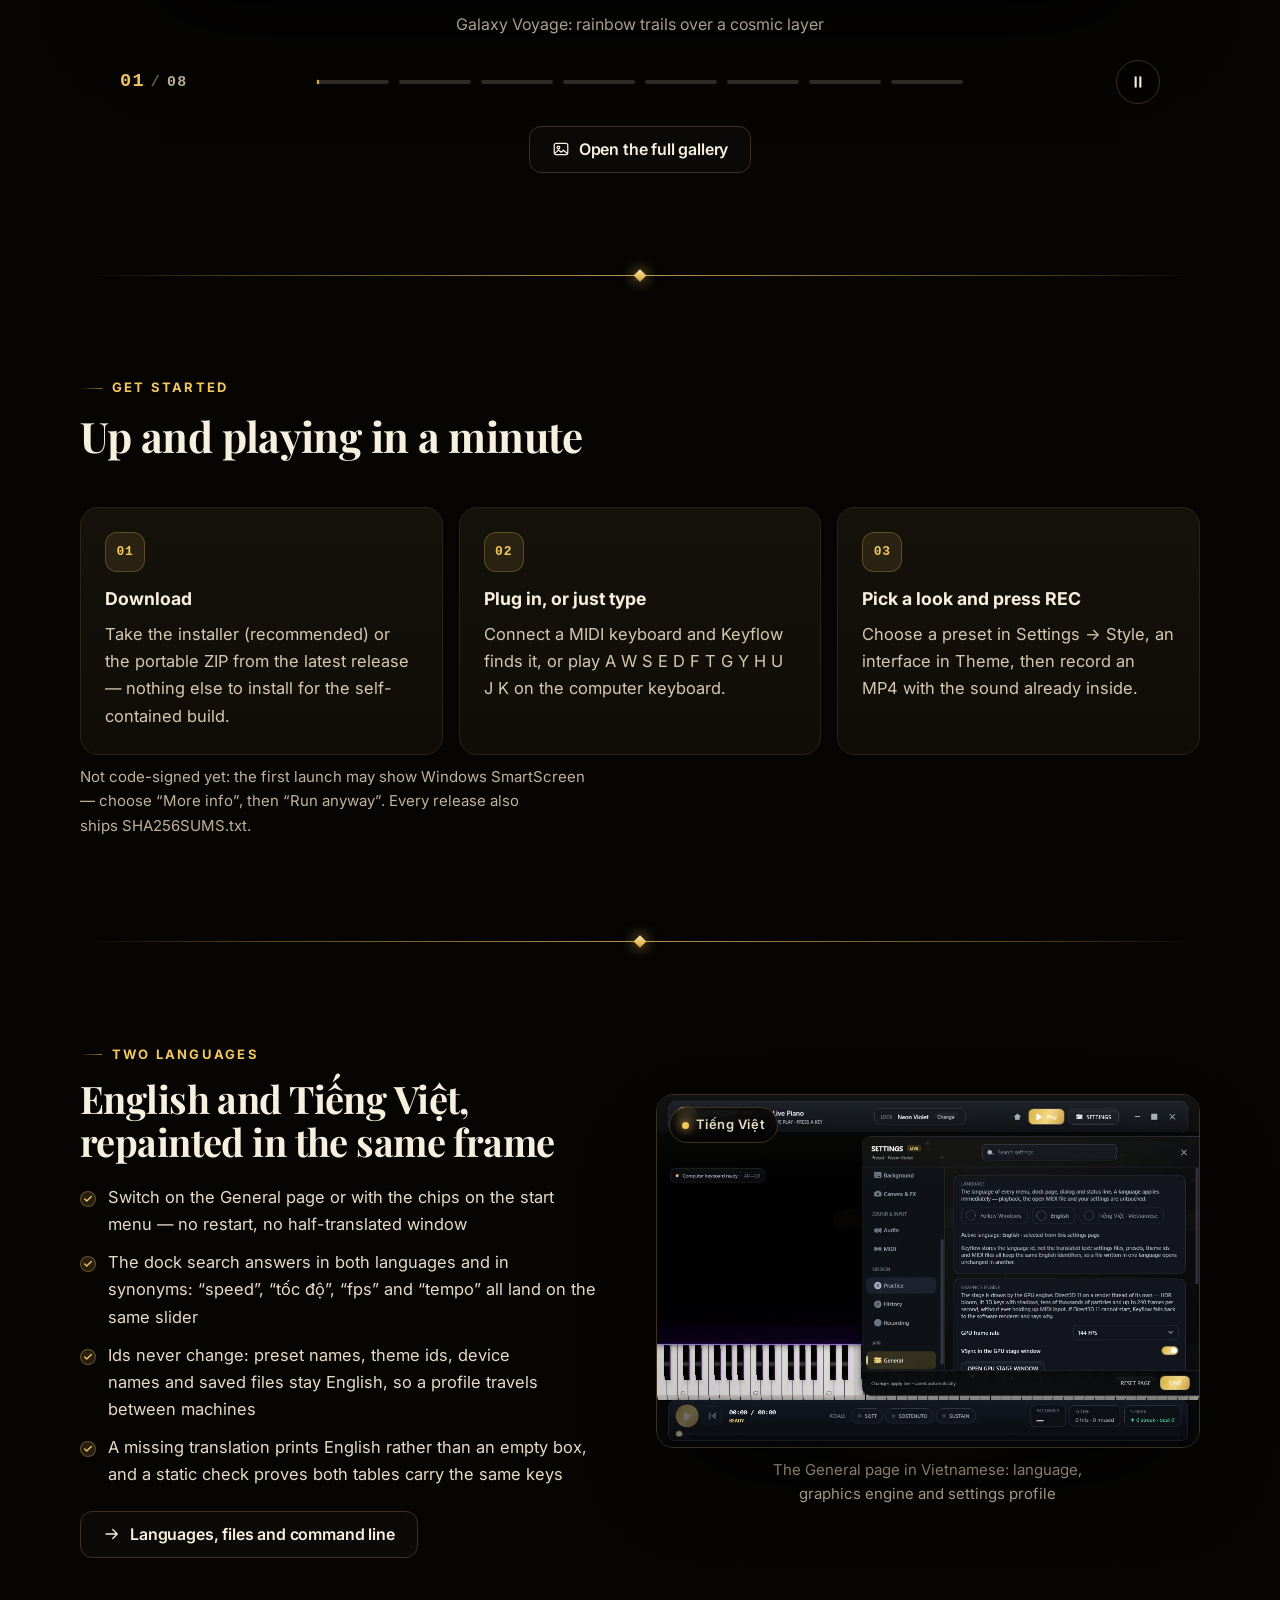
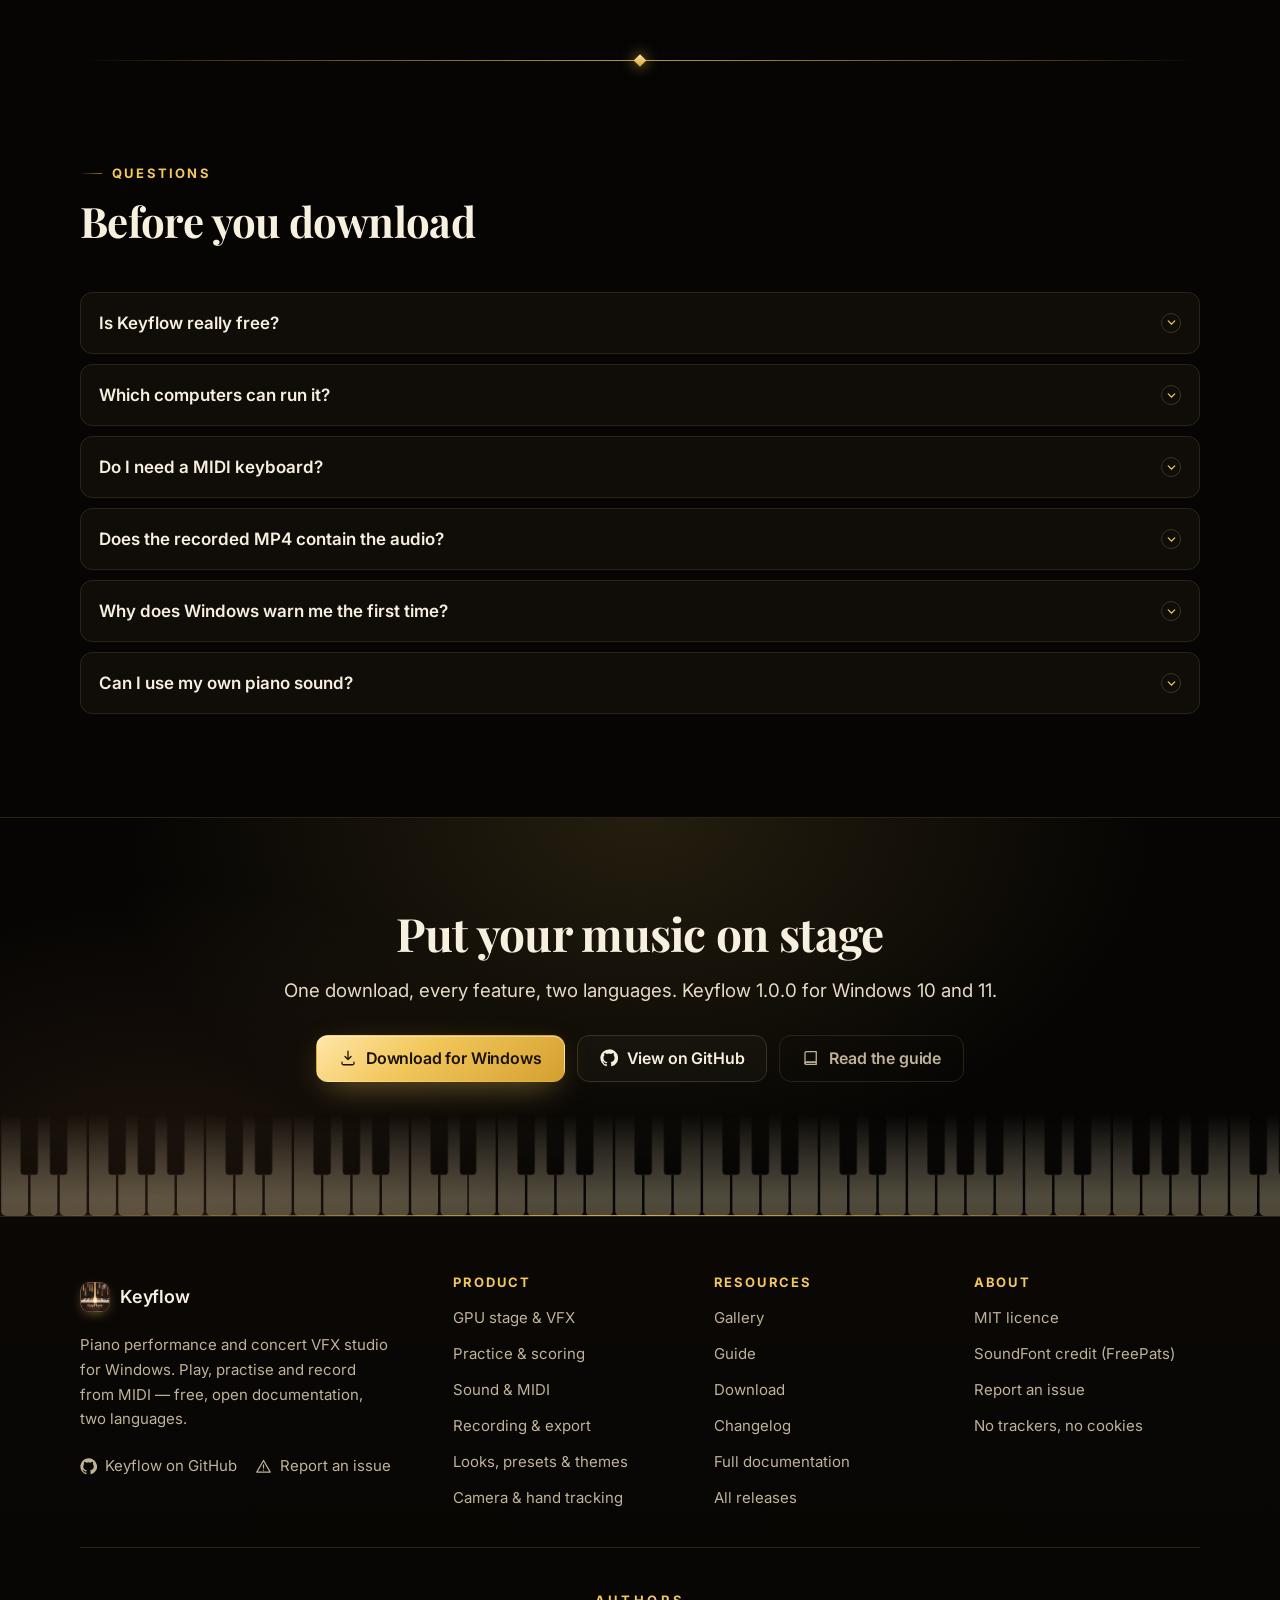
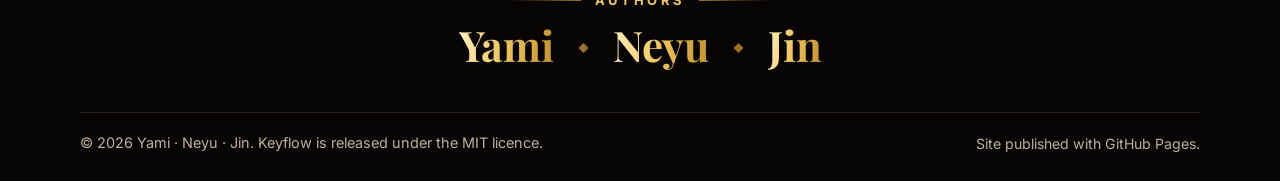
==== commit 9e24b9e5: "Refresh the brand logo and cut a new review video Logo: - add logo.png (512x512, transparent squircl" ====
--- a/index.html
+++ b/index.html
@@ -21,7 +21,8 @@
 <meta name="twitter:description" content="Keyflow turns MIDI into concert-grade piano performances and videos: a Direct3D 11 GPU stage, a ray-traced 88-key keyboard, practice modes and one-click MP4 recording. Free for Windows 10 and 11, in English and Tiếng Việt." data-i18n-attr="content=ui.description">
 <meta name="theme-color" content="#060504">
 <meta name="color-scheme" content="dark">
-<link rel="icon" href="favicon.svg" type="image/svg+xml">
+<link rel="icon" href="logo.png" type="image/png">
+<link rel="apple-touch-icon" href="logo.png">
 <link rel="preconnect" href="https://fonts.googleapis.com">
 <link rel="preconnect" href="https://fonts.gstatic.com" crossorigin>
 <link href="https://fonts.googleapis.com/css2?family=Inter:wght@400;500;600;700&family=Playfair+Display:wght@600;700&display=swap" rel="stylesheet">
@@ -111,7 +112,7 @@
 <header class="nav">
   <div class="nav-in">
     <a class="brand" href="index.html">
-      <img src="favicon.svg" width="30" height="30" alt="" decoding="async">
+      <img src="logo.png" width="30" height="30" alt="" decoding="async">
       <span>Keyflow</span><span class="ver">v<span data-release-tag>1.0.0</span></span>
     </a>
     <nav class="nav-links" aria-label="Main navigation" data-i18n-attr="aria-label=ui.nav.label">
@@ -142,18 +143,18 @@
     </div>
   </div>
 </header>
-<div class="drawer" id="drawer" role="dialog" aria-modal="true" aria-label="Site menu" data-i18n-attr="aria-label=ui.drawer.label"><div class="drawer-panel"><div class="drawer-top"><a class="brand" href="index.html"><img src="favicon.svg" width="28" height="28" alt=""><span>Keyflow</span></a><button type="button" class="drawer-close" data-i18n-attr="aria-label=ui.close" aria-label="Close"><svg viewBox="0 0 24 24" width="18" height="18" aria-hidden="true" focusable="false" fill="none" stroke="currentColor" stroke-width="1.7" stroke-linecap="round" stroke-linejoin="round"><path d="M18 6 6 18M6 6l12 12"/></svg></button></div><p class="dgroup" data-i18n="ui.nav.features">Features</p><a class="dlink dsub" href="features/stage.html" data-i18n="feature.stage">GPU stage & VFX</a><a class="dlink dsub" href="features/practice.html" data-i18n="feature.practice">Practice & scoring</a><a class="dlink dsub" href="features/sound.html" data-i18n="feature.sound">Sound & MIDI</a><a class="dlink dsub" href="features/recording.html" data-i18n="feature.recording">Recording & export</a><a class="dlink dsub" href="features/design.html" data-i18n="feature.design">Looks, presets & themes</a><a class="dlink dsub" href="features/camera.html" data-i18n="feature.camera">Camera & hand tracking</a><p class="dgroup" data-i18n="ui.drawer.pages">Pages</p><a class="dlink" href="index.html" aria-current="page" data-i18n="ui.home">Home</a><a class="dlink" href="gallery.html" data-i18n="ui.nav.gallery">Gallery</a><a class="dlink" href="guide.html" data-i18n="ui.nav.guide">Guide</a><a class="dlink" href="download.html" data-i18n="ui.nav.download">Download</a><div class="drawer-foot"><a class="btn btn-gold btn-block" href="download.html"><svg viewBox="0 0 24 24" width="17" height="17" aria-hidden="true" focusable="false" fill="none" stroke="currentColor" stroke-width="1.7" stroke-linecap="round" stroke-linejoin="round"><path d="M12 3v11m0 0 4-4m-4 4-4-4M4 17.5V19a2 2 0 0 0 2 2h12a2 2 0 0 0 2-2v-1.5"/></svg> <span data-i18n="ui.nav.download">Download</span></a><a class="btn btn-ghost btn-block" href="https://github.com/lxmtuu/KeyFlow" target="_blank" rel="noopener"><svg viewBox="0 0 24 24" width="17" height="17" aria-hidden="true" focusable="false" fill="none" stroke="currentColor" stroke-width="1.7" stroke-linecap="round" stroke-linejoin="round"><path fill="currentColor" stroke="none" d="M12 .5a11.5 11.5 0 0 0-3.64 22.41c.58.1.79-.25.79-.56v-2c-3.2.7-3.88-1.37-3.88-1.37-.52-1.33-1.28-1.69-1.28-1.69-1.04-.71.08-.7.08-.7 1.15.08 1.76 1.19 1.76 1.19 1.03 1.76 2.69 1.25 3.35.96.1-.74.4-1.25.73-1.54-2.55-.29-5.24-1.28-5.24-5.69 0-1.26.45-2.28 1.19-3.09-.12-.29-.52-1.46.11-3.05 0 0 .97-.31 3.17 1.18a11 11 0 0 1 5.77 0c2.2-1.49 3.17-1.18 3.17-1.18.63 1.59.23 2.76.11 3.05.74.81 1.19 1.83 1.19 3.09 0 4.42-2.7 5.4-5.27 5.68.41.36.78 1.06.78 2.14v3.17c0 .31.21.67.8.56A11.5 11.5 0 0 0 12 .5Z"/></svg> GitHub</a><div class="lang" role="group" style="justify-content:center" data-i18n-attr="aria-label=ui.lang" aria-label="Language"><button type="button" data-lang="en" aria-pressed="true">EN</button><button type="button" data-lang="vi" aria-pressed="false">VI</button></div></div></div></div>
+<div class="drawer" id="drawer" role="dialog" aria-modal="true" aria-label="Site menu" data-i18n-attr="aria-label=ui.drawer.label"><div class="drawer-panel"><div class="drawer-top"><a class="brand" href="index.html"><img src="logo.png" width="28" height="28" alt=""><span>Keyflow</span></a><button type="button" class="drawer-close" data-i18n-attr="aria-label=ui.close" aria-label="Close"><svg viewBox="0 0 24 24" width="18" height="18" aria-hidden="true" focusable="false" fill="none" stroke="currentColor" stroke-width="1.7" stroke-linecap="round" stroke-linejoin="round"><path d="M18 6 6 18M6 6l12 12"/></svg></button></div><p class="dgroup" data-i18n="ui.nav.features">Features</p><a class="dlink dsub" href="features/stage.html" data-i18n="feature.stage">GPU stage & VFX</a><a class="dlink dsub" href="features/practice.html" data-i18n="feature.practice">Practice & scoring</a><a class="dlink dsub" href="features/sound.html" data-i18n="feature.sound">Sound & MIDI</a><a class="dlink dsub" href="features/recording.html" data-i18n="feature.recording">Recording & export</a><a class="dlink dsub" href="features/design.html" data-i18n="feature.design">Looks, presets & themes</a><a class="dlink dsub" href="features/camera.html" data-i18n="feature.camera">Camera & hand tracking</a><p class="dgroup" data-i18n="ui.drawer.pages">Pages</p><a class="dlink" href="index.html" aria-current="page" data-i18n="ui.home">Home</a><a class="dlink" href="gallery.html" data-i18n="ui.nav.gallery">Gallery</a><a class="dlink" href="guide.html" data-i18n="ui.nav.guide">Guide</a><a class="dlink" href="download.html" data-i18n="ui.nav.download">Download</a><div class="drawer-foot"><a class="btn btn-gold btn-block" href="download.html"><svg viewBox="0 0 24 24" width="17" height="17" aria-hidden="true" focusable="false" fill="none" stroke="currentColor" stroke-width="1.7" stroke-linecap="round" stroke-linejoin="round"><path d="M12 3v11m0 0 4-4m-4 4-4-4M4 17.5V19a2 2 0 0 0 2 2h12a2 2 0 0 0 2-2v-1.5"/></svg> <span data-i18n="ui.nav.download">Download</span></a><a class="btn btn-ghost btn-block" href="https://github.com/lxmtuu/KeyFlow" target="_blank" rel="noopener"><svg viewBox="0 0 24 24" width="17" height="17" aria-hidden="true" focusable="false" fill="none" stroke="currentColor" stroke-width="1.7" stroke-linecap="round" stroke-linejoin="round"><path fill="currentColor" stroke="none" d="M12 .5a11.5 11.5 0 0 0-3.64 22.41c.58.1.79-.25.79-.56v-2c-3.2.7-3.88-1.37-3.88-1.37-.52-1.33-1.28-1.69-1.28-1.69-1.04-.71.08-.7.08-.7 1.15.08 1.76 1.19 1.76 1.19 1.03 1.76 2.69 1.25 3.35.96.1-.74.4-1.25.73-1.54-2.55-.29-5.24-1.28-5.24-5.69 0-1.26.45-2.28 1.19-3.09-.12-.29-.52-1.46.11-3.05 0 0 .97-.31 3.17 1.18a11 11 0 0 1 5.77 0c2.2-1.49 3.17-1.18 3.17-1.18.63 1.59.23 2.76.11 3.05.74.81 1.19 1.83 1.19 3.09 0 4.42-2.7 5.4-5.27 5.68.41.36.78 1.06.78 2.14v3.17c0 .31.21.67.8.56A11.5 11.5 0 0 0 12 .5Z"/></svg> GitHub</a><div class="lang" role="group" style="justify-content:center" data-i18n-attr="aria-label=ui.lang" aria-label="Language"><button type="button" data-lang="en" aria-pressed="true">EN</button><button type="button" data-lang="vi" aria-pressed="false">VI</button></div></div></div></div>
 <main id="main">
 <section class="hero"><div class="stage-fx stage-fx-hero" aria-hidden="true"><i class="beam b1"></i><i class="beam b2"></i><i class="beam b3"></i><i class="floor"></i><i class="keys"></i></div><div class="container hero-in"><div class="hero-copy"><p class="eyebrow" data-i18n="home.19">Piano performance & concert VFX studio</p><h1 data-i18n="home.20">Your MIDI, on a <em class="gold-text">concert stage</em>.</h1><p class="lead" data-i18n="home.21">Keyflow plays, practises and records piano video from MIDI at production quality. Notes fall in time, sparks glow hot and cool down, and an 88-key keyboard is lit by a ray-traced shader — all drawn by a Direct3D 11 engine on a thread of its own, so a heavy frame costs frame rate and never MIDI latency.</p><div class="actions"><a class="btn btn-gold" href="download.html"><svg viewBox="0 0 24 24" width="18" height="18" aria-hidden="true" focusable="false" fill="none" stroke="currentColor" stroke-width="1.7" stroke-linecap="round" stroke-linejoin="round"><path d="M12 3v11m0 0 4-4m-4 4-4-4M4 17.5V19a2 2 0 0 0 2 2h12a2 2 0 0 0 2-2v-1.5"/></svg> <span data-i18n="home.22">Download for Windows</span></a><a class="btn btn-ghost" href="https://github.com/lxmtuu/KeyFlow" target="_blank" rel="noopener"><svg viewBox="0 0 24 24" width="18" height="18" aria-hidden="true" focusable="false" fill="none" stroke="currentColor" stroke-width="1.7" stroke-linecap="round" stroke-linejoin="round"><path fill="currentColor" stroke="none" d="M12 .5a11.5 11.5 0 0 0-3.64 22.41c.58.1.79-.25.79-.56v-2c-3.2.7-3.88-1.37-3.88-1.37-.52-1.33-1.28-1.69-1.28-1.69-1.04-.71.08-.7.08-.7 1.15.08 1.76 1.19 1.76 1.19 1.03 1.76 2.69 1.25 3.35.96.1-.74.4-1.25.73-1.54-2.55-.29-5.24-1.28-5.24-5.69 0-1.26.45-2.28 1.19-3.09-.12-.29-.52-1.46.11-3.05 0 0 .97-.31 3.17 1.18a11 11 0 0 1 5.77 0c2.2-1.49 3.17-1.18 3.17-1.18.63 1.59.23 2.76.11 3.05.74.81 1.19 1.83 1.19 3.09 0 4.42-2.7 5.4-5.27 5.68.41.36.78 1.06.78 2.14v3.17c0 .31.21.67.8.56A11.5 11.5 0 0 0 12 .5Z"/></svg> <span data-i18n="home.23">View on GitHub</span></a></div><ul class="facts"><li data-i18n="home.24">Free · MIT licensed</li><li data-i18n="home.25">Windows 10 / 11, 64-bit</li><li data-i18n="home.26">English & Tiếng Việt, switched live</li><li data-i18n="home.27">Version 1.0.0 · Concert Grand Edition</li></ul></div><div class="hero-media"><figure class="hero-media" style="margin:0">
 <div class="frame">
-<span class="frame-badge"><span class="dot"></span><span data-i18n="home.2">Live GPU stage</span></span>
+<span class="frame-badge"><span class="dot"></span><span data-i18n="home.2">Keyflow in motion</span></span>
 <video controls muted loop playsinline autoplay preload="metadata" width="1080" height="608" data-poster-shot="stage-gpu-galaxy"
        poster="previews/en/stage-gpu-galaxy.png"
-       data-i18n-attr="aria-label=home.3" aria-label="Keyflow showcase: the GPU stage playing a score">
+       data-i18n-attr="aria-label=home.3" aria-label="Keyflow review video: the new mark, the GPU stage and every dock in motion">
 <source src="media/showcase.mp4" type="video/mp4">
 </video>
 </div>
-<figcaption class="frame-cap" data-i18n="home.1">Recorded by Keyflow itself: the GPU stage running a score with the Galaxy Voyage preset.</figcaption>
+<figcaption class="frame-cap" data-i18n="home.1">The new review cut: the Keyflow mark, the GPU stage and the dock pages in one short tour.</figcaption>
 </figure></div></div></section>
 <section class="section band"><div class="container"><div class="stats"><div class="stat"><b data-i18n="home.28" data-count="240">240</b><span data-i18n="home.29">FPS on the GPU stage</span></div><div class="stat"><b data-i18n="home.30">16-bit</b><span data-i18n="home.31">HDR with multi-level bloom</span></div><div class="stat"><b data-i18n="home.32">24,000</b><span data-i18n="home.33">particles simulated at once</span></div><div class="stat"><b data-i18n="home.34" data-count="88">88</b><span data-i18n="home.35">ray-traced keys</span></div><div class="stat"><b data-i18n="home.36" data-count="14">14</b><span data-i18n="home.37">built-in stage presets</span></div><div class="stat"><b data-i18n="home.38" data-count="2">2</b><span data-i18n="home.39">languages, no restart</span></div></div></div></section>
 <section id="features" class="section"><div class="container"><div class="section-head"><p class="eyebrow" data-i18n="home.52">What it does</p><h2 data-i18n="home.53">Everything a piano video needs, in one window</h2><p class="sub" data-i18n="home.54">Six areas, one free download. Each opens on its own page with the settings, the numbers and the pictures that belong to it.</p></div><div class="grid"><a class="card reveal" href="features/stage.html" style="--d:0ms"><span class="ico"><svg viewBox="0 0 24 24" width="20" height="20" aria-hidden="true" focusable="false" fill="none" stroke="currentColor" stroke-width="1.7" stroke-linecap="round" stroke-linejoin="round"><path d="M9 3v3M15 3v3M9 18v3M15 18v3M3 9h3M3 15h3M18 9h3M18 15h3"/><rect x="6" y="6" width="12" height="12" rx="2"/><rect x="10" y="10" width="4" height="4" rx="1"/></svg></span><h3 data-i18n="home.40">Direct3D 11 GPU stage</h3><p data-i18n="home.41">Its own game loop with 16-bit HDR, multi-level bloom and up to 24,000 particles. MIDI notes reach the synth and the engine on the callback thread itself.</p><span class="card-more"><span data-i18n="ui.learn">Learn more</span> <span class="arw"><svg viewBox="0 0 24 24" width="15" height="15" aria-hidden="true" focusable="false" fill="none" stroke="currentColor" stroke-width="1.7" stroke-linecap="round" stroke-linejoin="round"><path d="M4 12h15m0 0-6-6m6 6-6 6"/></svg></span></span></a><a class="card reveal" href="features/stage.html#keyboard" style="--d:70ms"><span class="ico"><svg viewBox="0 0 24 24" width="20" height="20" aria-hidden="true" focusable="false" fill="none" stroke="currentColor" stroke-width="1.7" stroke-linecap="round" stroke-linejoin="round"><rect x="2.5" y="5" width="19" height="14" rx="2"/><path d="M7 5v9M12 5v9M17 5v9M2.5 14h19"/></svg></span><h3 data-i18n="home.42">Ray-traced keyboard</h3><p data-i18n="home.43">GGX lighting, a softbox with real penumbra, contact occlusion in the key gaps and coloured light thrown back by the keys you hold.</p><span class="card-more"><span data-i18n="ui.learn">Learn more</span> <span class="arw"><svg viewBox="0 0 24 24" width="15" height="15" aria-hidden="true" focusable="false" fill="none" stroke="currentColor" stroke-width="1.7" stroke-linecap="round" stroke-linejoin="round"><path d="M4 12h15m0 0-6-6m6 6-6 6"/></svg></span></span></a><a class="card reveal" href="features/practice.html" style="--d:140ms"><span class="ico"><svg viewBox="0 0 24 24" width="20" height="20" aria-hidden="true" focusable="false" fill="none" stroke="currentColor" stroke-width="1.7" stroke-linecap="round" stroke-linejoin="round"><circle cx="12" cy="12" r="8.5"/><circle cx="12" cy="12" r="4.5"/><circle cx="12" cy="12" r="1" fill="currentColor" stroke="none"/></svg></span><h3 data-i18n="home.44">Practice that listens</h3><p data-i18n="home.45">Follow along, wait for your note, practise one hand, loop A-B, slow to 50% — with accuracy, streaks, history and a ghost of your best take.</p><span class="card-more"><span data-i18n="ui.learn">Learn more</span> <span class="arw"><svg viewBox="0 0 24 24" width="15" height="15" aria-hidden="true" focusable="false" fill="none" stroke="currentColor" stroke-width="1.7" stroke-linecap="round" stroke-linejoin="round"><path d="M4 12h15m0 0-6-6m6 6-6 6"/></svg></span></span></a><a class="card reveal" href="features/sound.html" style="--d:0ms"><span class="ico"><svg viewBox="0 0 24 24" width="20" height="20" aria-hidden="true" focusable="false" fill="none" stroke="currentColor" stroke-width="1.7" stroke-linecap="round" stroke-linejoin="round"><path d="M2 12h2.5l2-6 3 14 3-11 2.5 6 2-3H22"/></svg></span><h3 data-i18n="home.46">Your instrument, your sound</h3><p data-i18n="home.47">A bundled Yamaha grand SoundFont, hall reverb, all three pedals, MIDI in and out, and MIDI or MusicXML scores read properly.</p><span class="card-more"><span data-i18n="ui.learn">Learn more</span> <span class="arw"><svg viewBox="0 0 24 24" width="15" height="15" aria-hidden="true" focusable="false" fill="none" stroke="currentColor" stroke-width="1.7" stroke-linecap="round" stroke-linejoin="round"><path d="M4 12h15m0 0-6-6m6 6-6 6"/></svg></span></span></a><a class="card reveal" href="features/recording.html" style="--d:70ms"><span class="ico"><svg viewBox="0 0 24 24" width="20" height="20" aria-hidden="true" focusable="false" fill="none" stroke="currentColor" stroke-width="1.7" stroke-linecap="round" stroke-linejoin="round"><circle cx="12" cy="12" r="8.5"/><circle cx="12" cy="12" r="3.5" fill="currentColor" stroke="none"/></svg></span><h3 data-i18n="home.48">Record in one click</h3><p data-i18n="home.49">MP4 (H.264 + AAC) with the sound already inside, AVI, or a 32-bit PNG sequence with transparency for Premiere, Resolve and OBS.</p><span class="card-more"><span data-i18n="ui.learn">Learn more</span> <span class="arw"><svg viewBox="0 0 24 24" width="15" height="15" aria-hidden="true" focusable="false" fill="none" stroke="currentColor" stroke-width="1.7" stroke-linecap="round" stroke-linejoin="round"><path d="M4 12h15m0 0-6-6m6 6-6 6"/></svg></span></span></a><a class="card reveal" href="features/design.html" style="--d:140ms"><span class="ico"><svg viewBox="0 0 24 24" width="20" height="20" aria-hidden="true" focusable="false" fill="none" stroke="currentColor" stroke-width="1.7" stroke-linecap="round" stroke-linejoin="round"><path d="M12 21a9 9 0 1 1 9-9c0 2-1.6 3-3.4 3H16a2 2 0 0 0-1.4 3.4c.5.6.2 1.6-.6 2A8.9 8.9 0 0 1 12 21Z"/><circle cx="8" cy="10" r="1.2" fill="currentColor" stroke="none"/><circle cx="12" cy="7.5" r="1.2" fill="currentColor" stroke="none"/><circle cx="16" cy="10" r="1.2" fill="currentColor" stroke="none"/></svg></span><h3 data-i18n="home.50">Looks you can share in one line</h3><p data-i18n="home.51">14 presets, three concert interfaces, a theme studio that derives 20 colours from five, and a share code that carries a whole look.</p><span class="card-more"><span data-i18n="ui.learn">Learn more</span> <span class="arw"><svg viewBox="0 0 24 24" width="15" height="15" aria-hidden="true" focusable="false" fill="none" stroke="currentColor" stroke-width="1.7" stroke-linecap="round" stroke-linejoin="round"><path d="M4 12h15m0 0-6-6m6 6-6 6"/></svg></span></span></a></div></div></section>
@@ -175,7 +176,7 @@
     <div class="foot-in">
       <div class="foot-brand">
         <a class="brand" href="index.html">
-          <img src="favicon.svg" width="30" height="30" alt="" decoding="async"><span>Keyflow</span>
+          <img src="logo.png" width="30" height="30" alt="" decoding="async"><span>Keyflow</span>
         </a>
         <p data-i18n="ui.foot.tagline">Piano performance and concert VFX studio for Windows. Play, practise and record from MIDI — free, open documentation, two languages.</p>
         <div class="social">
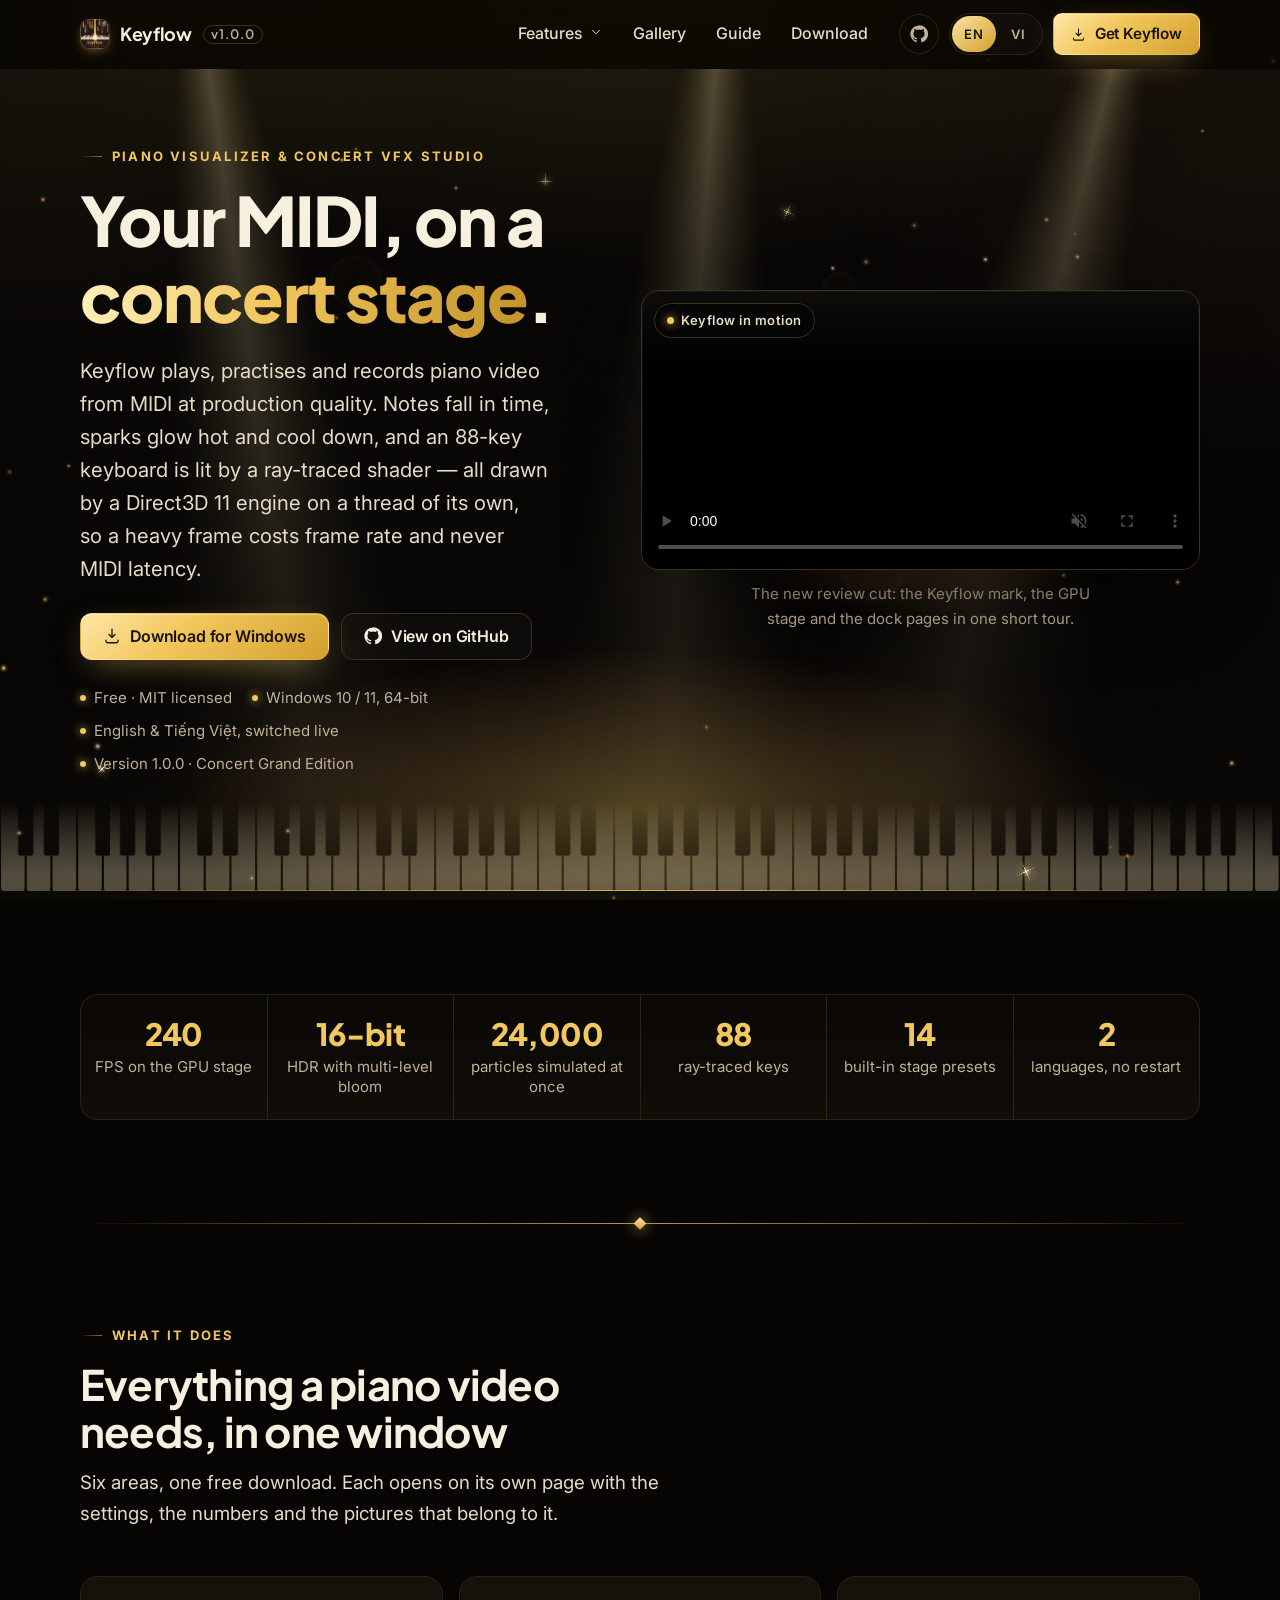
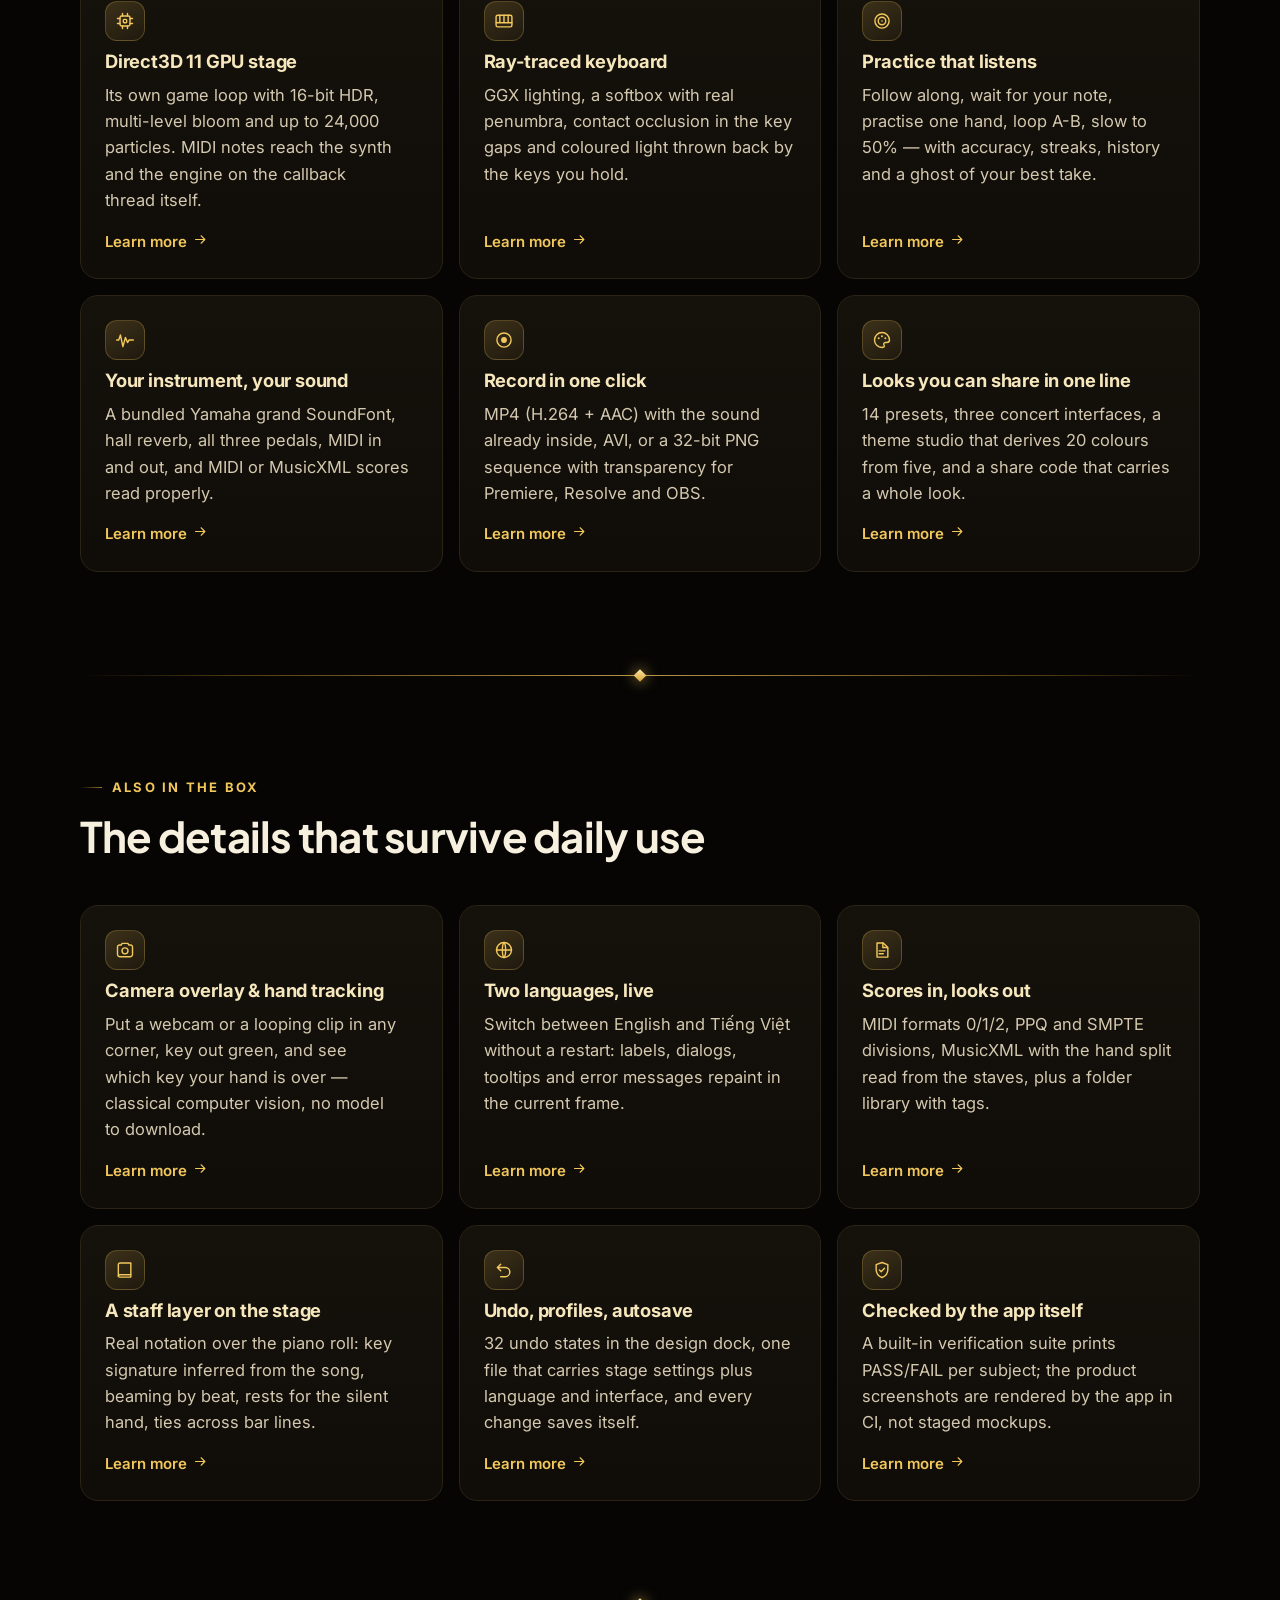
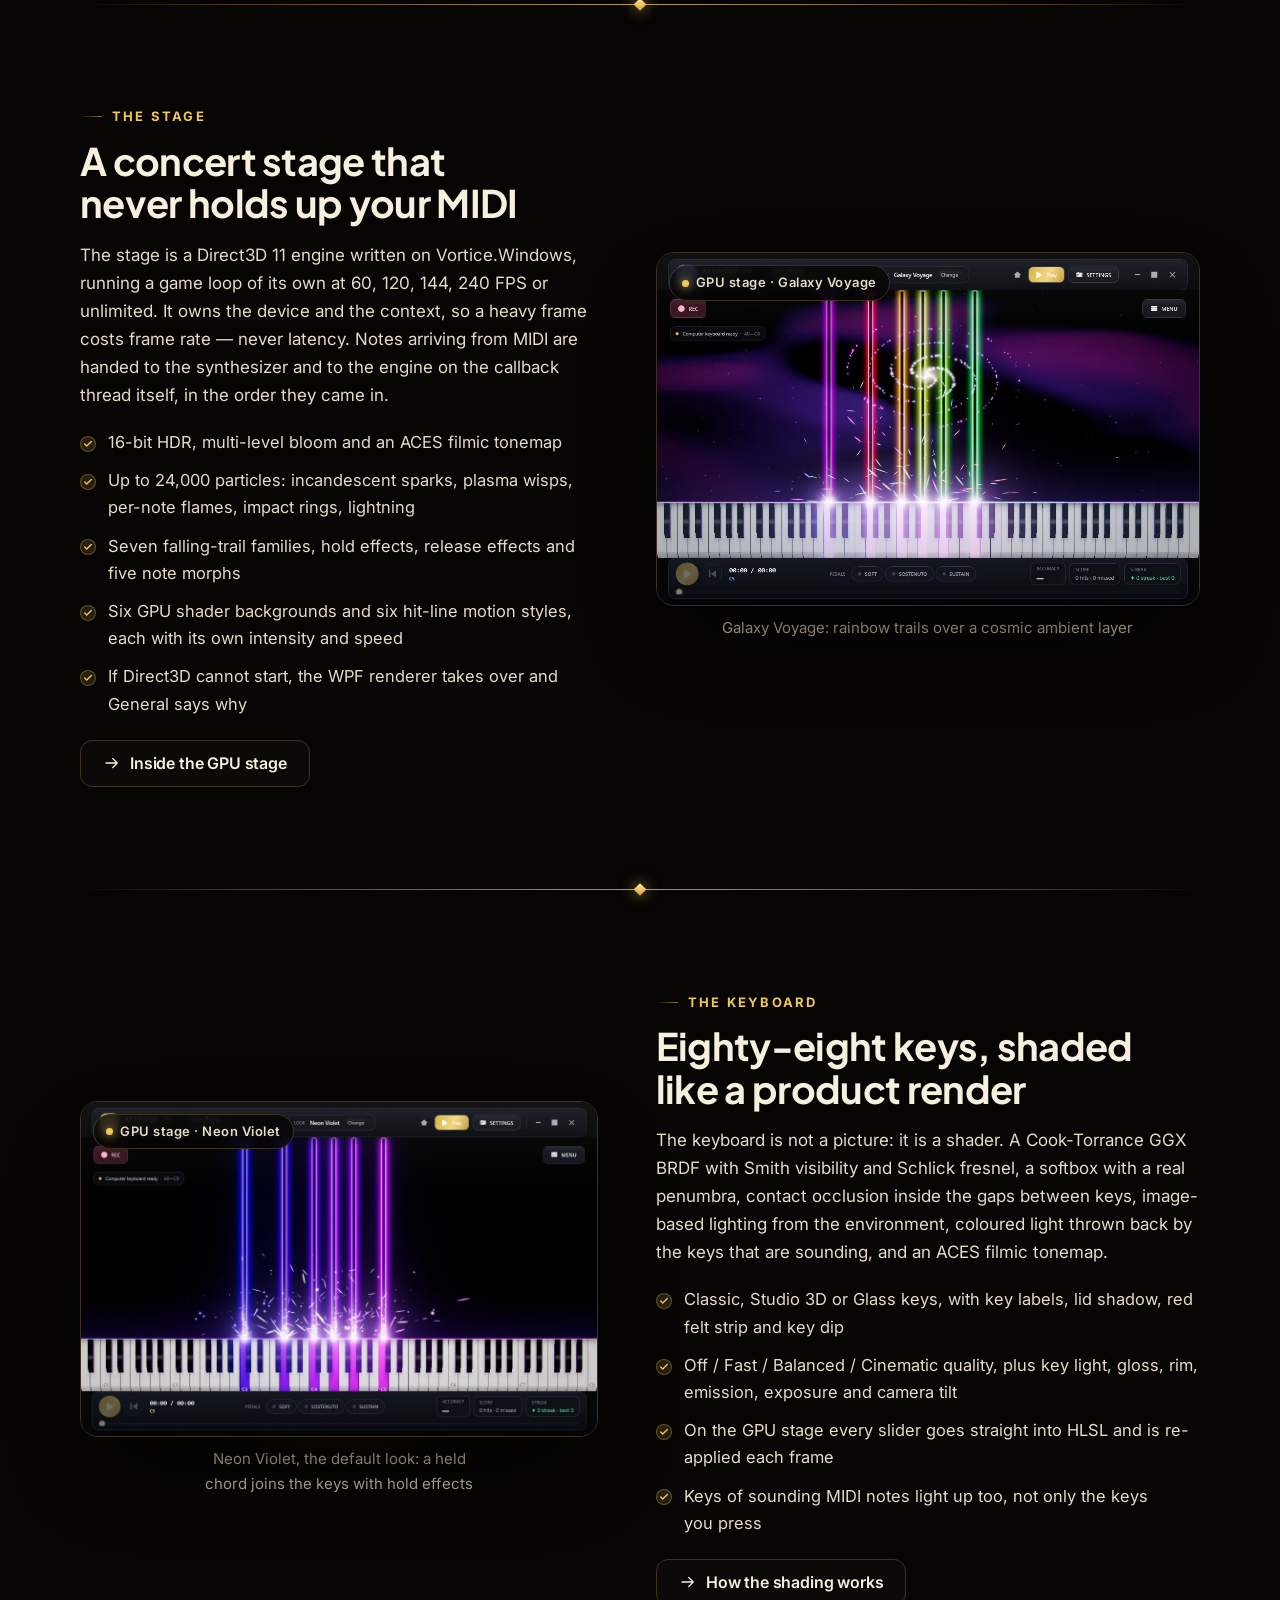
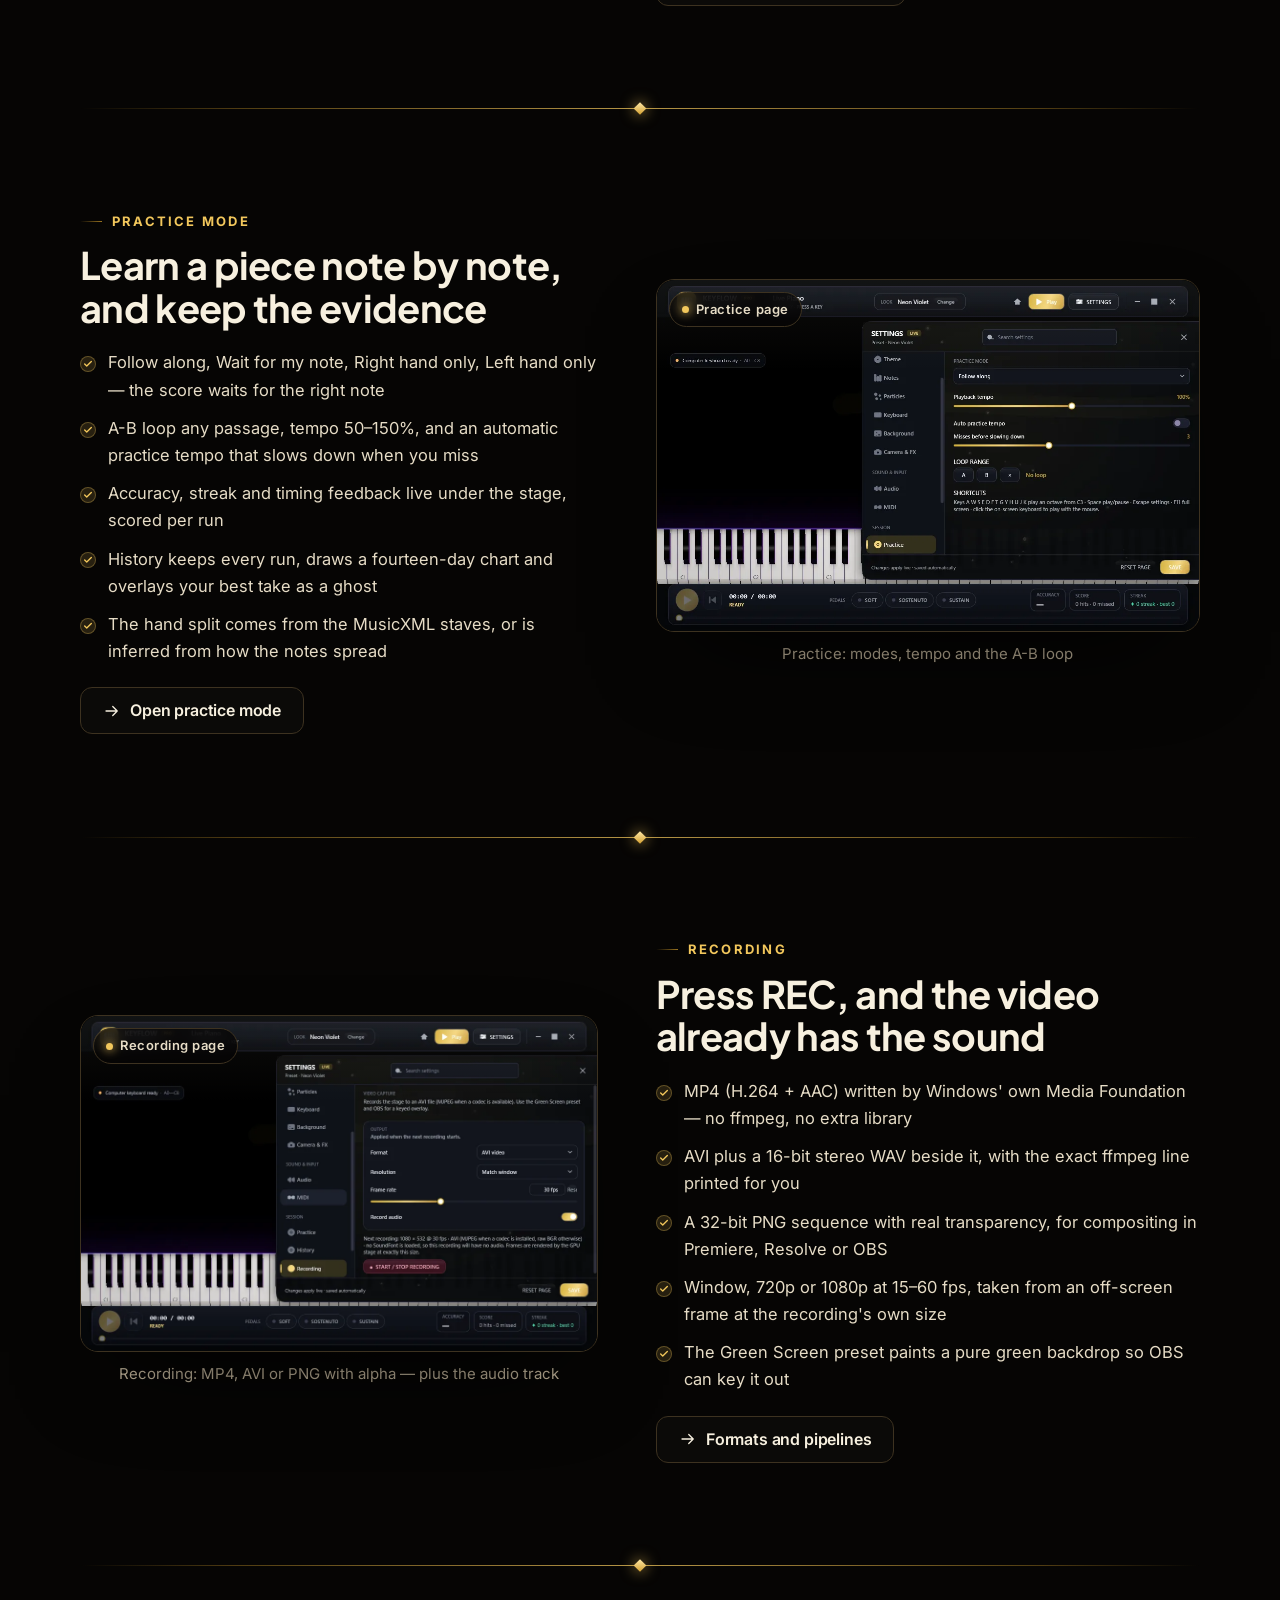
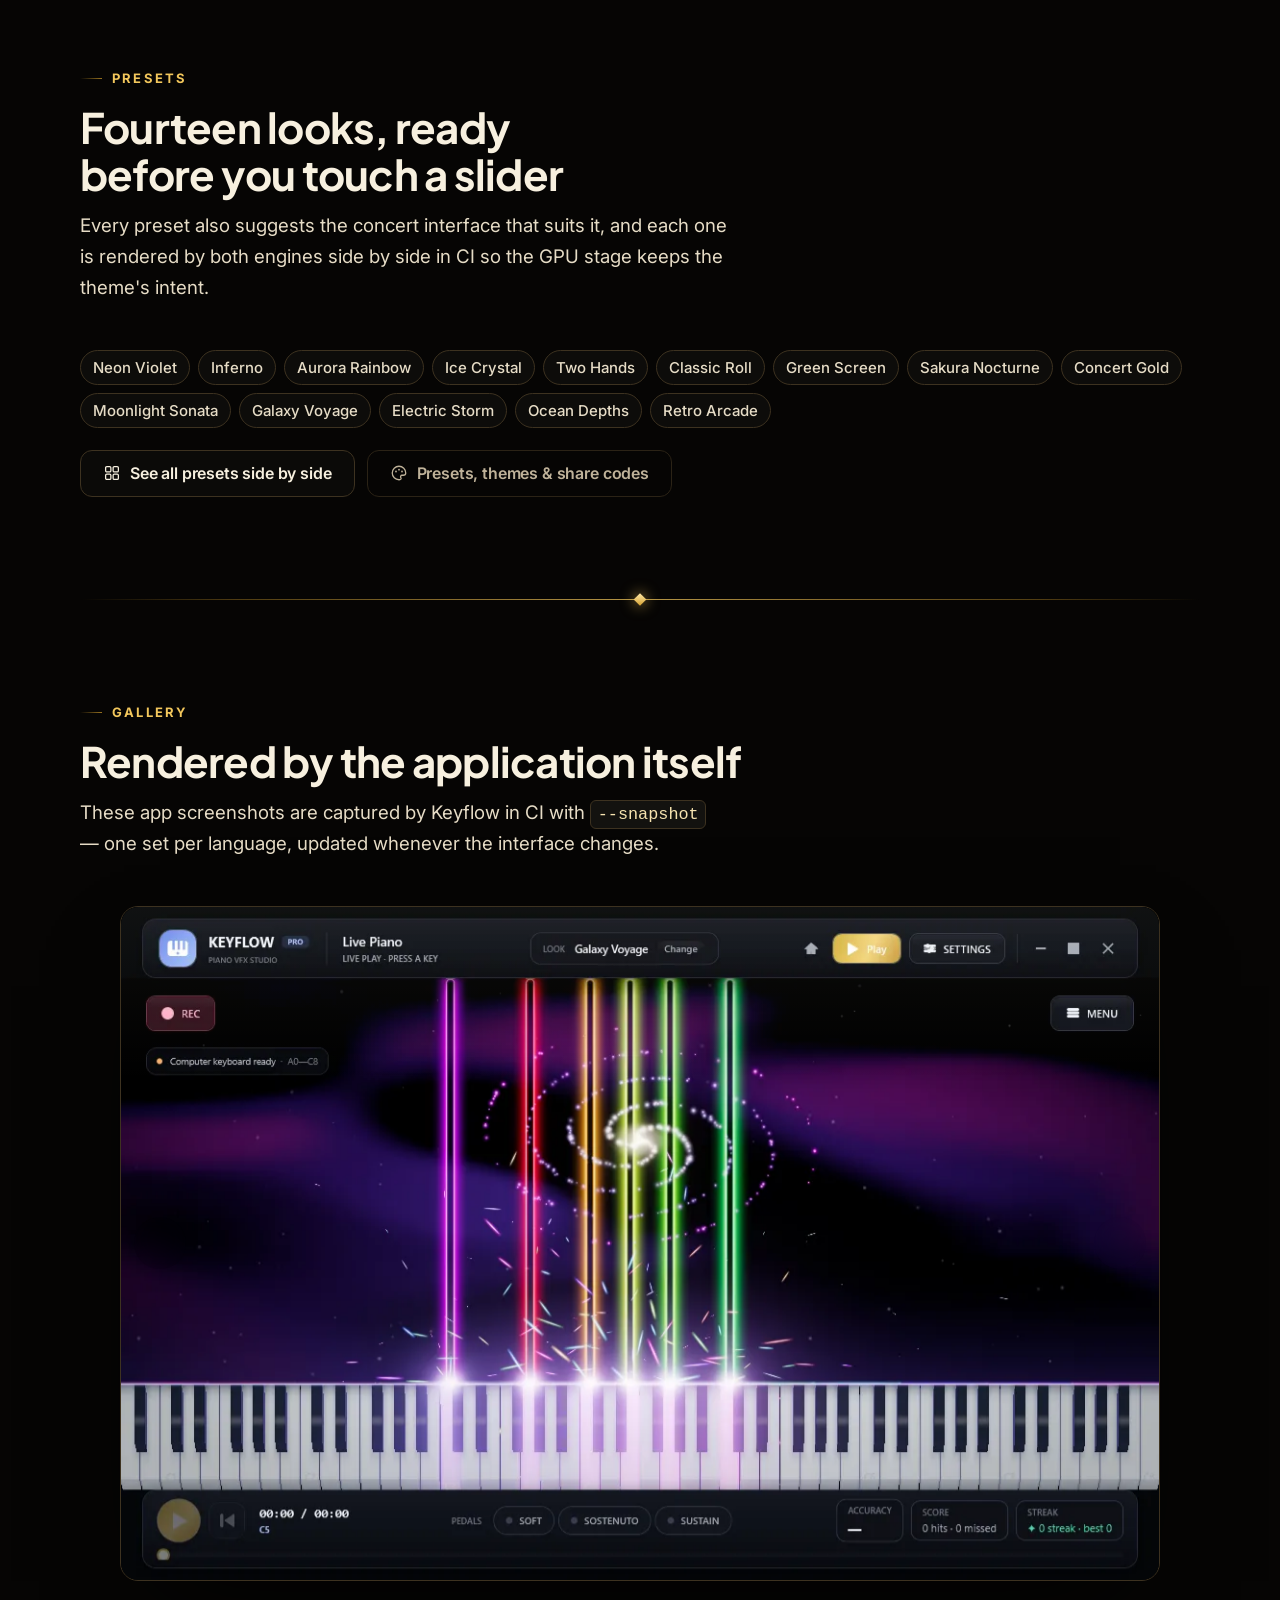
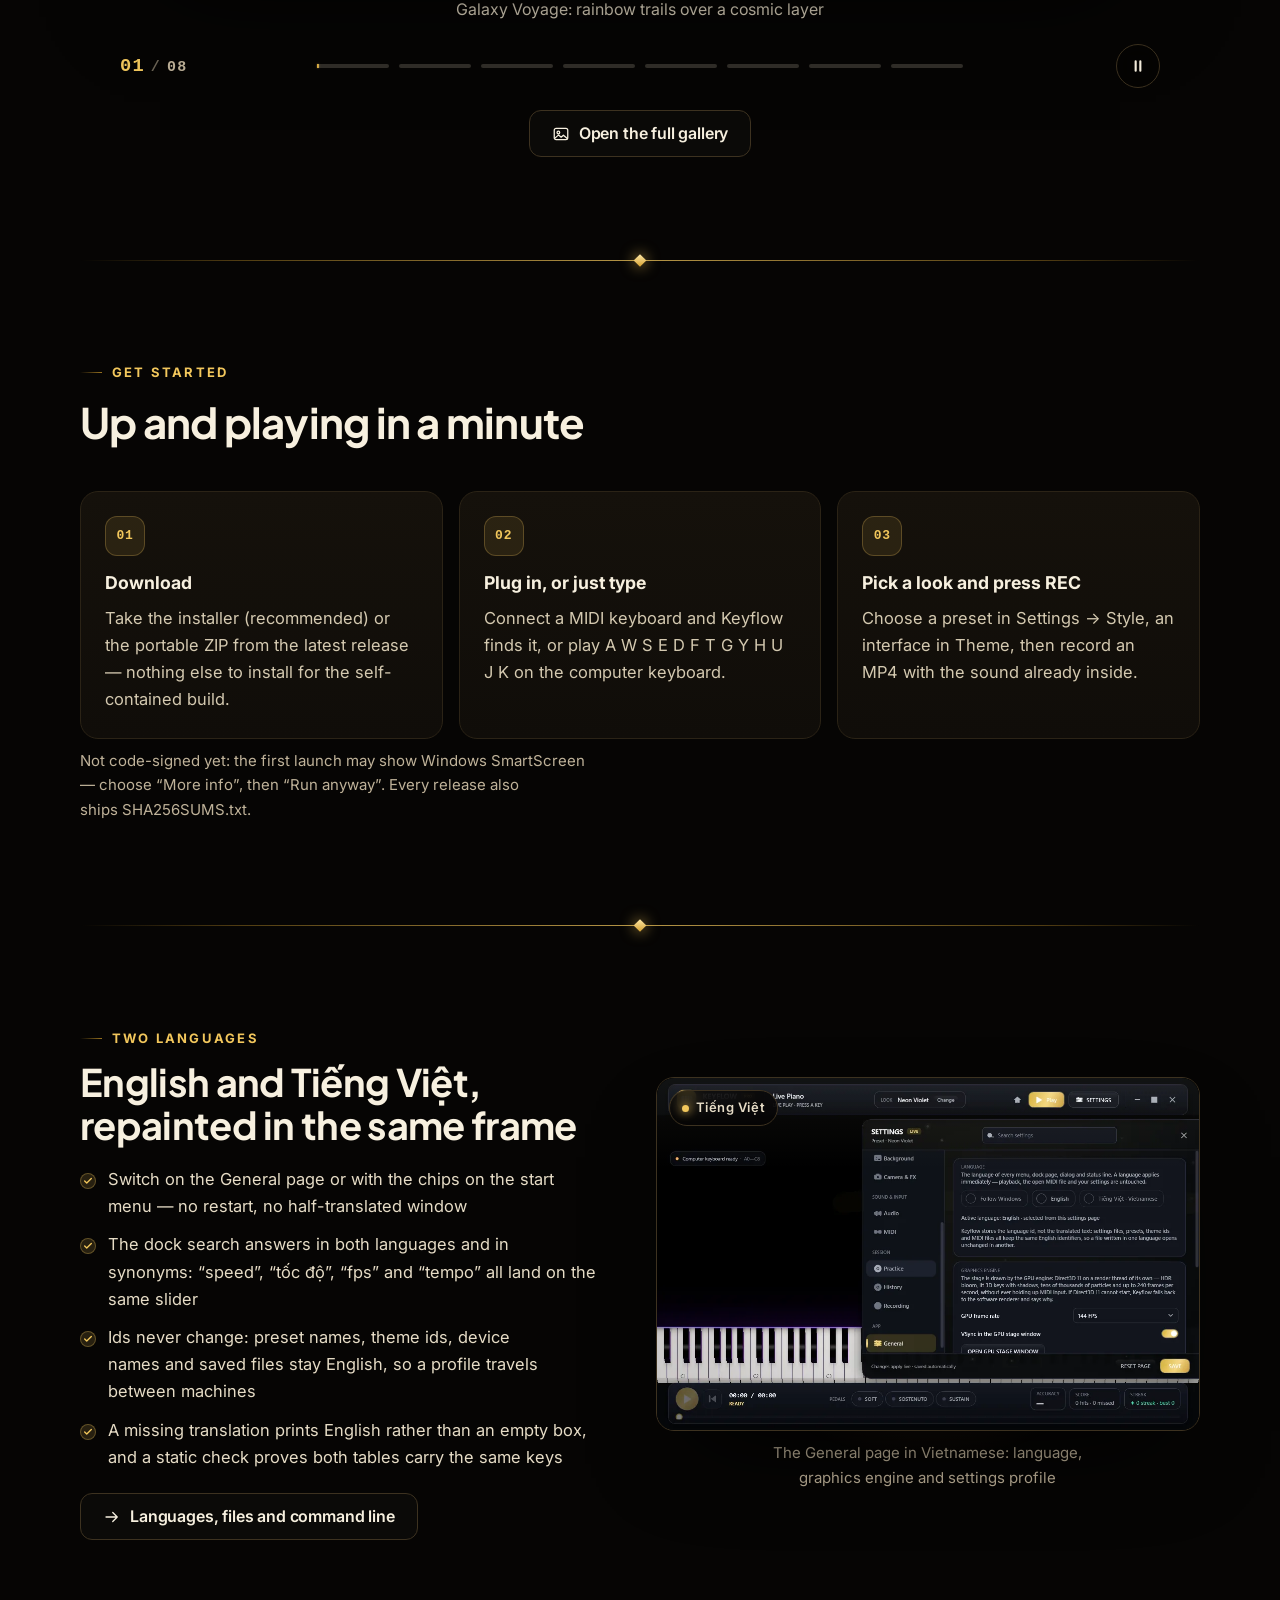
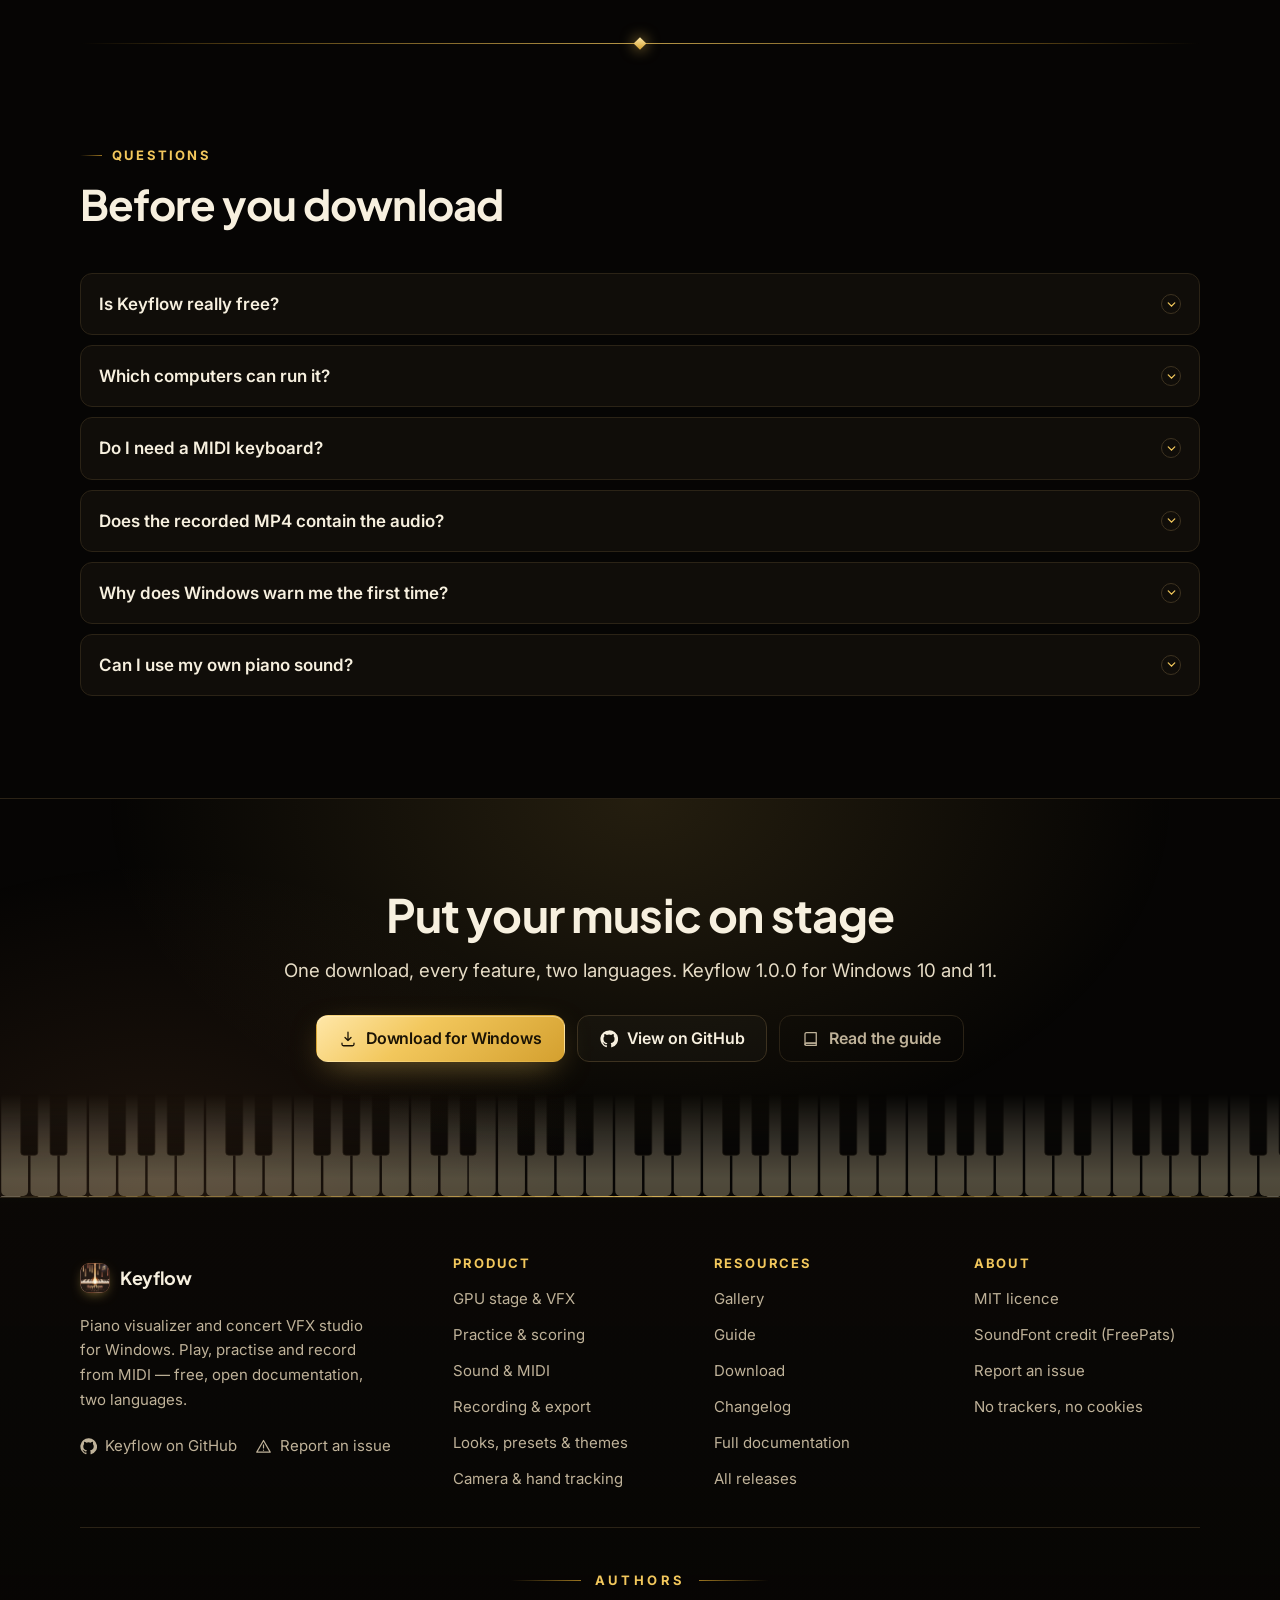
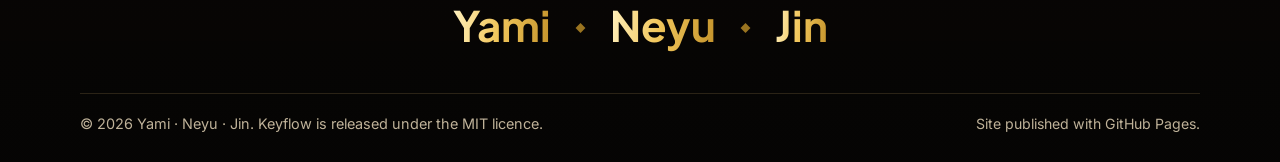
==== commit 5489328a: "Harmonise typography and copy with the new brand Type: - drop Playfair Display; headings, brand mark" ====
--- a/index.html
+++ b/index.html
@@ -3,21 +3,21 @@
 <head>
 <meta charset="utf-8">
 <meta name="viewport" content="width=device-width, initial-scale=1">
-<title data-i18n="ui.title">Keyflow · Piano Performance &amp; Concert VFX Studio for Windows</title>
+<title data-i18n="ui.title">Keyflow · Piano Visualizer &amp; Concert VFX Studio for Windows</title>
 <meta name="description" content="Keyflow turns MIDI into concert-grade piano performances and videos: a Direct3D 11 GPU stage, a ray-traced 88-key keyboard, practice modes and one-click MP4 recording. Free for Windows 10 and 11, in English and Tiếng Việt." data-i18n-attr="content=ui.description">
 <meta name="author" content="Yami, Neyu, Jin">
 <meta name="copyright" content="© 2026 Yami, Neyu, Jin">
 <link rel="canonical" href="https://ymkeyflow.online/">
 <meta property="og:type" content="website">
 <meta property="og:site_name" content="Keyflow">
-<meta property="og:title" content="Keyflow · Piano Performance &amp; Concert VFX Studio for Windows" data-i18n-attr="content=ui.title">
+<meta property="og:title" content="Keyflow · Piano Visualizer &amp; Concert VFX Studio for Windows" data-i18n-attr="content=ui.title">
 <meta property="og:description" content="Keyflow turns MIDI into concert-grade piano performances and videos: a Direct3D 11 GPU stage, a ray-traced 88-key keyboard, practice modes and one-click MP4 recording. Free for Windows 10 and 11, in English and Tiếng Việt." data-i18n-attr="content=ui.description">
 <meta property="og:url" content="https://ymkeyflow.online/">
 <meta property="og:image" content="https://ymkeyflow.online/previews/en/stage-gpu-galaxy.png">
 <meta property="og:locale" content="en_US">
 <meta property="og:locale:alternate" content="vi_VN">
 <meta name="twitter:card" content="summary_large_image">
-<meta name="twitter:title" content="Keyflow · Piano Performance &amp; Concert VFX Studio for Windows" data-i18n-attr="content=ui.title">
+<meta name="twitter:title" content="Keyflow · Piano Visualizer &amp; Concert VFX Studio for Windows" data-i18n-attr="content=ui.title">
 <meta name="twitter:description" content="Keyflow turns MIDI into concert-grade piano performances and videos: a Direct3D 11 GPU stage, a ray-traced 88-key keyboard, practice modes and one-click MP4 recording. Free for Windows 10 and 11, in English and Tiếng Việt." data-i18n-attr="content=ui.description">
 <meta name="theme-color" content="#060504">
 <meta name="color-scheme" content="dark">
@@ -25,7 +25,7 @@
 <link rel="apple-touch-icon" href="logo.png">
 <link rel="preconnect" href="https://fonts.googleapis.com">
 <link rel="preconnect" href="https://fonts.gstatic.com" crossorigin>
-<link href="https://fonts.googleapis.com/css2?family=Inter:wght@400;500;600;700&family=Playfair+Display:wght@600;700&display=swap" rel="stylesheet">
+<link href="https://fonts.googleapis.com/css2?family=Inter:wght@400;500;600;700&family=Plus+Jakarta+Sans:wght@600;700;800&display=swap" rel="stylesheet">
 <link rel="stylesheet" href="style.css">
 <script>/* Choose the language before the first paint; a timer lifts the veil if
         the dictionaries or site.js never arrive. */
@@ -51,7 +51,7 @@
  "name": "Keyflow",
  "alternateName": "Keyflow · Piano Performance & Concert VFX Studio",
  "applicationCategory": "MultimediaApplication",
- "applicationSubCategory": "Piano performance, practice and video production",
+ "applicationSubCategory": "Piano visualization, practice and video production",
  "operatingSystem": "Windows 10 (22H2) or Windows 11, 64-bit",
  "softwareVersion": "1.0.0",
  "inLanguage": [
@@ -145,7 +145,7 @@
 </header>
 <div class="drawer" id="drawer" role="dialog" aria-modal="true" aria-label="Site menu" data-i18n-attr="aria-label=ui.drawer.label"><div class="drawer-panel"><div class="drawer-top"><a class="brand" href="index.html"><img src="logo.png" width="28" height="28" alt=""><span>Keyflow</span></a><button type="button" class="drawer-close" data-i18n-attr="aria-label=ui.close" aria-label="Close"><svg viewBox="0 0 24 24" width="18" height="18" aria-hidden="true" focusable="false" fill="none" stroke="currentColor" stroke-width="1.7" stroke-linecap="round" stroke-linejoin="round"><path d="M18 6 6 18M6 6l12 12"/></svg></button></div><p class="dgroup" data-i18n="ui.nav.features">Features</p><a class="dlink dsub" href="features/stage.html" data-i18n="feature.stage">GPU stage & VFX</a><a class="dlink dsub" href="features/practice.html" data-i18n="feature.practice">Practice & scoring</a><a class="dlink dsub" href="features/sound.html" data-i18n="feature.sound">Sound & MIDI</a><a class="dlink dsub" href="features/recording.html" data-i18n="feature.recording">Recording & export</a><a class="dlink dsub" href="features/design.html" data-i18n="feature.design">Looks, presets & themes</a><a class="dlink dsub" href="features/camera.html" data-i18n="feature.camera">Camera & hand tracking</a><p class="dgroup" data-i18n="ui.drawer.pages">Pages</p><a class="dlink" href="index.html" aria-current="page" data-i18n="ui.home">Home</a><a class="dlink" href="gallery.html" data-i18n="ui.nav.gallery">Gallery</a><a class="dlink" href="guide.html" data-i18n="ui.nav.guide">Guide</a><a class="dlink" href="download.html" data-i18n="ui.nav.download">Download</a><div class="drawer-foot"><a class="btn btn-gold btn-block" href="download.html"><svg viewBox="0 0 24 24" width="17" height="17" aria-hidden="true" focusable="false" fill="none" stroke="currentColor" stroke-width="1.7" stroke-linecap="round" stroke-linejoin="round"><path d="M12 3v11m0 0 4-4m-4 4-4-4M4 17.5V19a2 2 0 0 0 2 2h12a2 2 0 0 0 2-2v-1.5"/></svg> <span data-i18n="ui.nav.download">Download</span></a><a class="btn btn-ghost btn-block" href="https://github.com/lxmtuu/KeyFlow" target="_blank" rel="noopener"><svg viewBox="0 0 24 24" width="17" height="17" aria-hidden="true" focusable="false" fill="none" stroke="currentColor" stroke-width="1.7" stroke-linecap="round" stroke-linejoin="round"><path fill="currentColor" stroke="none" d="M12 .5a11.5 11.5 0 0 0-3.64 22.41c.58.1.79-.25.79-.56v-2c-3.2.7-3.88-1.37-3.88-1.37-.52-1.33-1.28-1.69-1.28-1.69-1.04-.71.08-.7.08-.7 1.15.08 1.76 1.19 1.76 1.19 1.03 1.76 2.69 1.25 3.35.96.1-.74.4-1.25.73-1.54-2.55-.29-5.24-1.28-5.24-5.69 0-1.26.45-2.28 1.19-3.09-.12-.29-.52-1.46.11-3.05 0 0 .97-.31 3.17 1.18a11 11 0 0 1 5.77 0c2.2-1.49 3.17-1.18 3.17-1.18.63 1.59.23 2.76.11 3.05.74.81 1.19 1.83 1.19 3.09 0 4.42-2.7 5.4-5.27 5.68.41.36.78 1.06.78 2.14v3.17c0 .31.21.67.8.56A11.5 11.5 0 0 0 12 .5Z"/></svg> GitHub</a><div class="lang" role="group" style="justify-content:center" data-i18n-attr="aria-label=ui.lang" aria-label="Language"><button type="button" data-lang="en" aria-pressed="true">EN</button><button type="button" data-lang="vi" aria-pressed="false">VI</button></div></div></div></div>
 <main id="main">
-<section class="hero"><div class="stage-fx stage-fx-hero" aria-hidden="true"><i class="beam b1"></i><i class="beam b2"></i><i class="beam b3"></i><i class="floor"></i><i class="keys"></i></div><div class="container hero-in"><div class="hero-copy"><p class="eyebrow" data-i18n="home.19">Piano performance & concert VFX studio</p><h1 data-i18n="home.20">Your MIDI, on a <em class="gold-text">concert stage</em>.</h1><p class="lead" data-i18n="home.21">Keyflow plays, practises and records piano video from MIDI at production quality. Notes fall in time, sparks glow hot and cool down, and an 88-key keyboard is lit by a ray-traced shader — all drawn by a Direct3D 11 engine on a thread of its own, so a heavy frame costs frame rate and never MIDI latency.</p><div class="actions"><a class="btn btn-gold" href="download.html"><svg viewBox="0 0 24 24" width="18" height="18" aria-hidden="true" focusable="false" fill="none" stroke="currentColor" stroke-width="1.7" stroke-linecap="round" stroke-linejoin="round"><path d="M12 3v11m0 0 4-4m-4 4-4-4M4 17.5V19a2 2 0 0 0 2 2h12a2 2 0 0 0 2-2v-1.5"/></svg> <span data-i18n="home.22">Download for Windows</span></a><a class="btn btn-ghost" href="https://github.com/lxmtuu/KeyFlow" target="_blank" rel="noopener"><svg viewBox="0 0 24 24" width="18" height="18" aria-hidden="true" focusable="false" fill="none" stroke="currentColor" stroke-width="1.7" stroke-linecap="round" stroke-linejoin="round"><path fill="currentColor" stroke="none" d="M12 .5a11.5 11.5 0 0 0-3.64 22.41c.58.1.79-.25.79-.56v-2c-3.2.7-3.88-1.37-3.88-1.37-.52-1.33-1.28-1.69-1.28-1.69-1.04-.71.08-.7.08-.7 1.15.08 1.76 1.19 1.76 1.19 1.03 1.76 2.69 1.25 3.35.96.1-.74.4-1.25.73-1.54-2.55-.29-5.24-1.28-5.24-5.69 0-1.26.45-2.28 1.19-3.09-.12-.29-.52-1.46.11-3.05 0 0 .97-.31 3.17 1.18a11 11 0 0 1 5.77 0c2.2-1.49 3.17-1.18 3.17-1.18.63 1.59.23 2.76.11 3.05.74.81 1.19 1.83 1.19 3.09 0 4.42-2.7 5.4-5.27 5.68.41.36.78 1.06.78 2.14v3.17c0 .31.21.67.8.56A11.5 11.5 0 0 0 12 .5Z"/></svg> <span data-i18n="home.23">View on GitHub</span></a></div><ul class="facts"><li data-i18n="home.24">Free · MIT licensed</li><li data-i18n="home.25">Windows 10 / 11, 64-bit</li><li data-i18n="home.26">English & Tiếng Việt, switched live</li><li data-i18n="home.27">Version 1.0.0 · Concert Grand Edition</li></ul></div><div class="hero-media"><figure class="hero-media" style="margin:0">
+<section class="hero"><div class="stage-fx stage-fx-hero" aria-hidden="true"><i class="beam b1"></i><i class="beam b2"></i><i class="beam b3"></i><i class="floor"></i><i class="keys"></i></div><div class="container hero-in"><div class="hero-copy"><p class="eyebrow" data-i18n="home.19">Piano visualizer & concert VFX studio</p><h1 data-i18n="home.20">Your MIDI, on a <em class="gold-text">concert stage</em>.</h1><p class="lead" data-i18n="home.21">Keyflow plays, practises and records piano video from MIDI at production quality. Notes fall in time, sparks glow hot and cool down, and an 88-key keyboard is lit by a ray-traced shader — all drawn by a Direct3D 11 engine on a thread of its own, so a heavy frame costs frame rate and never MIDI latency.</p><div class="actions"><a class="btn btn-gold" href="download.html"><svg viewBox="0 0 24 24" width="18" height="18" aria-hidden="true" focusable="false" fill="none" stroke="currentColor" stroke-width="1.7" stroke-linecap="round" stroke-linejoin="round"><path d="M12 3v11m0 0 4-4m-4 4-4-4M4 17.5V19a2 2 0 0 0 2 2h12a2 2 0 0 0 2-2v-1.5"/></svg> <span data-i18n="home.22">Download for Windows</span></a><a class="btn btn-ghost" href="https://github.com/lxmtuu/KeyFlow" target="_blank" rel="noopener"><svg viewBox="0 0 24 24" width="18" height="18" aria-hidden="true" focusable="false" fill="none" stroke="currentColor" stroke-width="1.7" stroke-linecap="round" stroke-linejoin="round"><path fill="currentColor" stroke="none" d="M12 .5a11.5 11.5 0 0 0-3.64 22.41c.58.1.79-.25.79-.56v-2c-3.2.7-3.88-1.37-3.88-1.37-.52-1.33-1.28-1.69-1.28-1.69-1.04-.71.08-.7.08-.7 1.15.08 1.76 1.19 1.76 1.19 1.03 1.76 2.69 1.25 3.35.96.1-.74.4-1.25.73-1.54-2.55-.29-5.24-1.28-5.24-5.69 0-1.26.45-2.28 1.19-3.09-.12-.29-.52-1.46.11-3.05 0 0 .97-.31 3.17 1.18a11 11 0 0 1 5.77 0c2.2-1.49 3.17-1.18 3.17-1.18.63 1.59.23 2.76.11 3.05.74.81 1.19 1.83 1.19 3.09 0 4.42-2.7 5.4-5.27 5.68.41.36.78 1.06.78 2.14v3.17c0 .31.21.67.8.56A11.5 11.5 0 0 0 12 .5Z"/></svg> <span data-i18n="home.23">View on GitHub</span></a></div><ul class="facts"><li data-i18n="home.24">Free · MIT licensed</li><li data-i18n="home.25">Windows 10 / 11, 64-bit</li><li data-i18n="home.26">English & Tiếng Việt, switched live</li><li data-i18n="home.27">Version 1.0.0 · Concert Grand Edition</li></ul></div><div class="hero-media"><figure class="hero-media" style="margin:0">
 <div class="frame">
 <span class="frame-badge"><span class="dot"></span><span data-i18n="home.2">Keyflow in motion</span></span>
 <video controls muted loop playsinline autoplay preload="metadata" width="1080" height="608" data-poster-shot="stage-gpu-galaxy"
@@ -178,7 +178,7 @@
         <a class="brand" href="index.html">
           <img src="logo.png" width="30" height="30" alt="" decoding="async"><span>Keyflow</span>
         </a>
-        <p data-i18n="ui.foot.tagline">Piano performance and concert VFX studio for Windows. Play, practise and record from MIDI — free, open documentation, two languages.</p>
+        <p data-i18n="ui.foot.tagline">Piano visualizer and concert VFX studio for Windows. Play, practise and record from MIDI — free, open documentation, two languages.</p>
         <div class="social">
           <a href="https://github.com/lxmtuu/KeyFlow" target="_blank" rel="noopener"><svg viewBox="0 0 24 24" width="17" height="17" aria-hidden="true" focusable="false" fill="none" stroke="currentColor" stroke-width="1.7" stroke-linecap="round" stroke-linejoin="round"><path fill="currentColor" stroke="none" d="M12 .5a11.5 11.5 0 0 0-3.64 22.41c.58.1.79-.25.79-.56v-2c-3.2.7-3.88-1.37-3.88-1.37-.52-1.33-1.28-1.69-1.28-1.69-1.04-.71.08-.7.08-.7 1.15.08 1.76 1.19 1.76 1.19 1.03 1.76 2.69 1.25 3.35.96.1-.74.4-1.25.73-1.54-2.55-.29-5.24-1.28-5.24-5.69 0-1.26.45-2.28 1.19-3.09-.12-.29-.52-1.46.11-3.05 0 0 .97-.31 3.17 1.18a11 11 0 0 1 5.77 0c2.2-1.49 3.17-1.18 3.17-1.18.63 1.59.23 2.76.11 3.05.74.81 1.19 1.83 1.19 3.09 0 4.42-2.7 5.4-5.27 5.68.41.36.78 1.06.78 2.14v3.17c0 .31.21.67.8.56A11.5 11.5 0 0 0 12 .5Z"/></svg> <span data-i18n="ui.github">Keyflow on GitHub</span></a>
           <a href="https://github.com/lxmtuu/KeyFlow/issues" target="_blank" rel="noopener"><svg viewBox="0 0 24 24" width="17" height="17" aria-hidden="true" focusable="false" fill="none" stroke="currentColor" stroke-width="1.7" stroke-linecap="round" stroke-linejoin="round"><path d="M12 3.5 21.5 20h-19L12 3.5Z"/><path d="M12 9.5v4.5M12 17v.3"/></svg> <span data-i18n="ui.foot.issues">Report an issue</span></a>
--- a/style.css
+++ b/style.css
@@ -48,7 +48,7 @@
   --glow-gold: 0 10px 34px -12px rgba(242, 199, 92, .6);
   --ease: cubic-bezier(.22, .61, .36, 1);
   --font-body: "Inter", system-ui, -apple-system, "Segoe UI", Roboto, sans-serif;
-  --font-display: "Playfair Display", "Times New Roman", Georgia, serif;
+  --font-display: "Plus Jakarta Sans", "Inter", system-ui, -apple-system, "Segoe UI", Roboto, sans-serif;
   --font-mono: ui-monospace, "Cascadia Mono", "JetBrains Mono", "SF Mono", Menlo, Consolas, monospace;
 }
 
@@ -106,8 +106,10 @@
 img, video { max-width: 100%; height: auto; display: block; }
 a { color: inherit; text-decoration: none; }
 a:hover { color: var(--gold); }
-h1, h2, h3, h4 { margin: 0; line-height: 1.14; font-weight: 700; letter-spacing: -.015em; }
+h1, h2, h3, h4 { margin: 0; line-height: 1.12; font-weight: 700; letter-spacing: -.015em; }
 h1, h2 { font-family: var(--font-display); }
+h1 { font-weight: 800; letter-spacing: -.022em; }
+h2 { letter-spacing: -.018em; }
 h3, h4 { font-family: var(--font-body); letter-spacing: -.01em; }
 p { margin: 0 0 1em; }
 h1, h2, h3, figcaption { text-wrap: balance; }
@@ -240,7 +242,7 @@
   display: flex; align-items: center; gap: 18px;
   height: var(--head-h); max-width: var(--max); margin-inline: auto; padding-inline: var(--gutter);
 }
-.brand { display: flex; align-items: center; gap: 10px; min-height: 44px; font: 600 18px/1 var(--font-body); letter-spacing: -.01em; }
+.brand { display: flex; align-items: center; gap: 10px; min-height: 44px; font: 700 18px/1 var(--font-display); letter-spacing: -.02em; }
 .brand img { width: 30px; height: 30px; border-radius: 9px; box-shadow: 0 4px 14px -6px rgba(242, 199, 92, .8); }
 .brand:hover { color: var(--text); }
 .brand .ver {
@@ -406,7 +408,7 @@
 .stats { display: grid; grid-template-columns: repeat(6, 1fr); gap: 1px; border: 1px solid var(--line); border-radius: var(--radius); overflow: hidden; background: var(--line); }
 .stat { padding: 22px 14px; text-align: center; background: linear-gradient(180deg, var(--bg-2), var(--surface)); transition: background .25s; }
 .stat:hover { background: linear-gradient(180deg, var(--card-2), var(--surface)); }
-.stat b { display: block; font: 700 clamp(22px, 2.4vw, 31px)/1.1 var(--font-display); color: var(--gold); letter-spacing: -.01em; }
+.stat b { display: block; font: 800 clamp(22px, 2.4vw, 31px)/1.1 var(--font-display); color: var(--gold); letter-spacing: -.02em; }
 .stat span { display: block; margin-top: 6px; color: var(--muted); font-size: var(--fs-small); line-height: 1.35; }
 .stats.four { grid-template-columns: repeat(4, 1fr); }
 
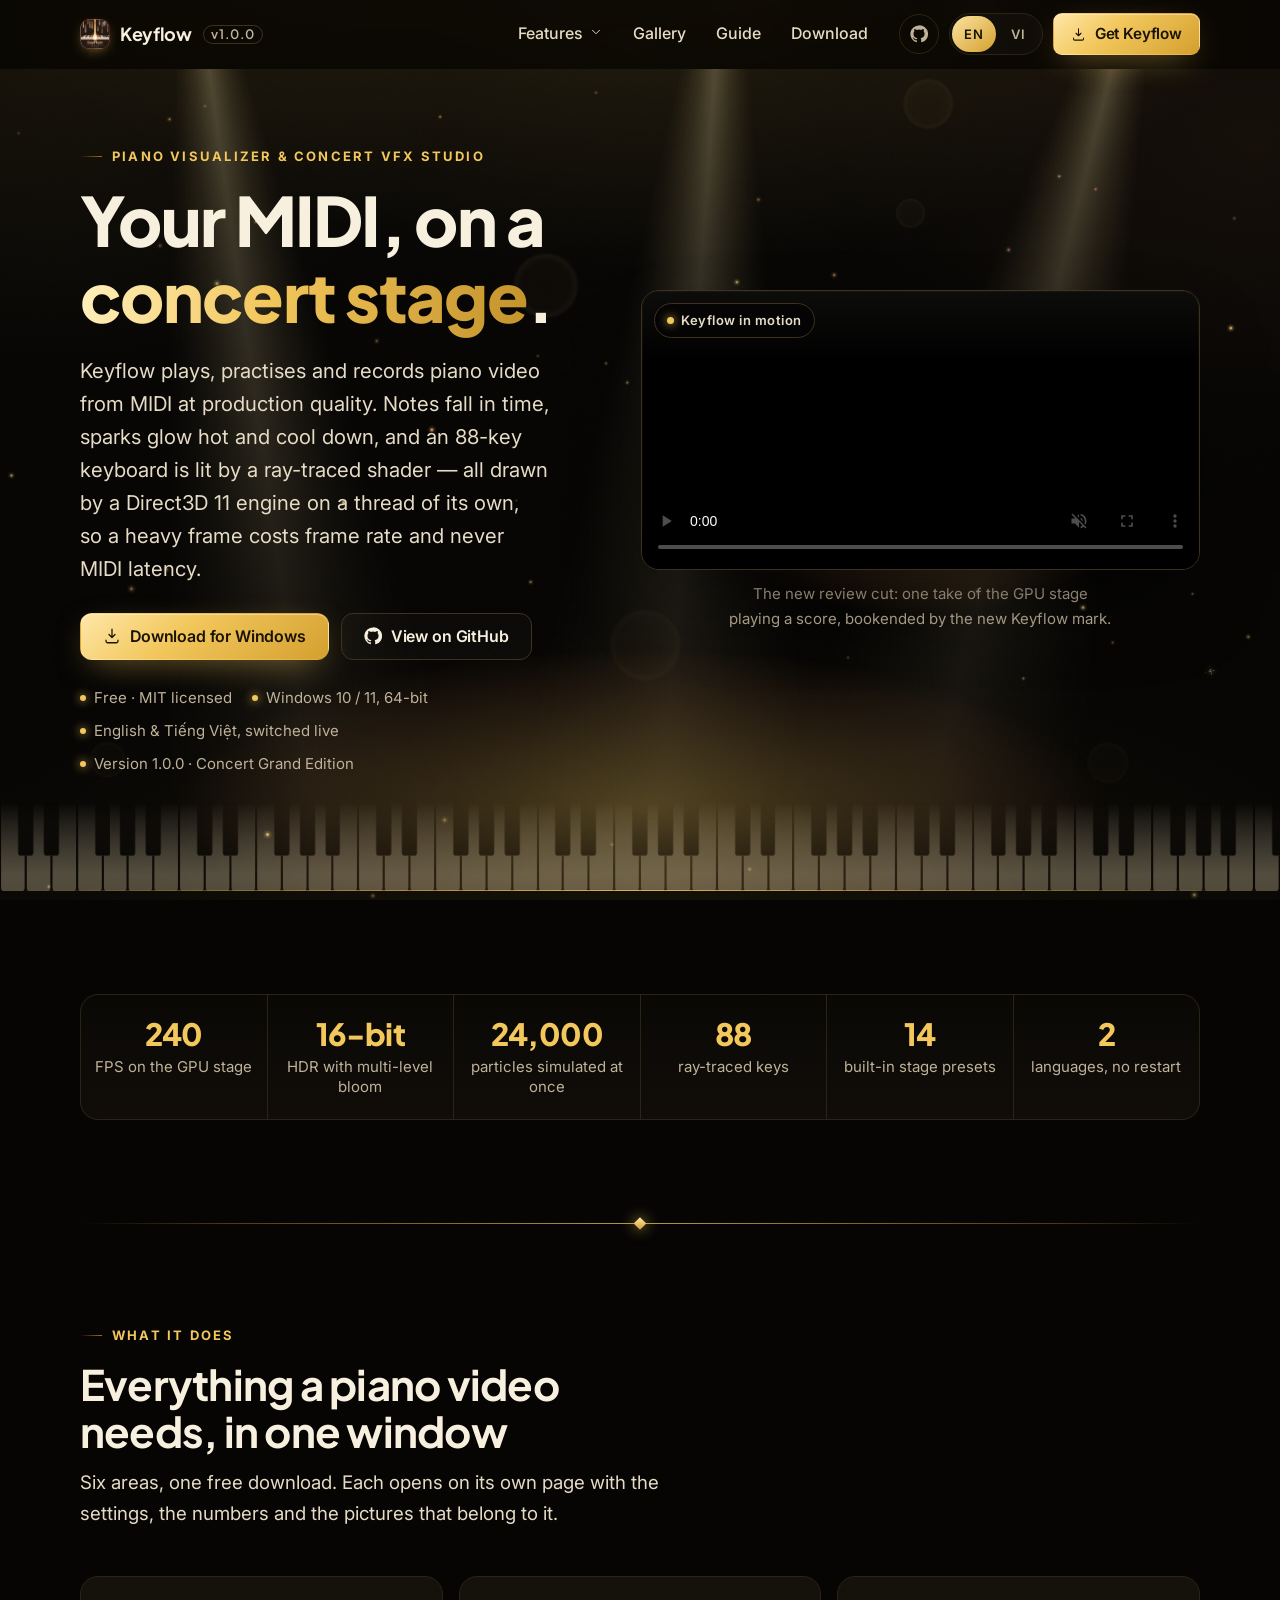
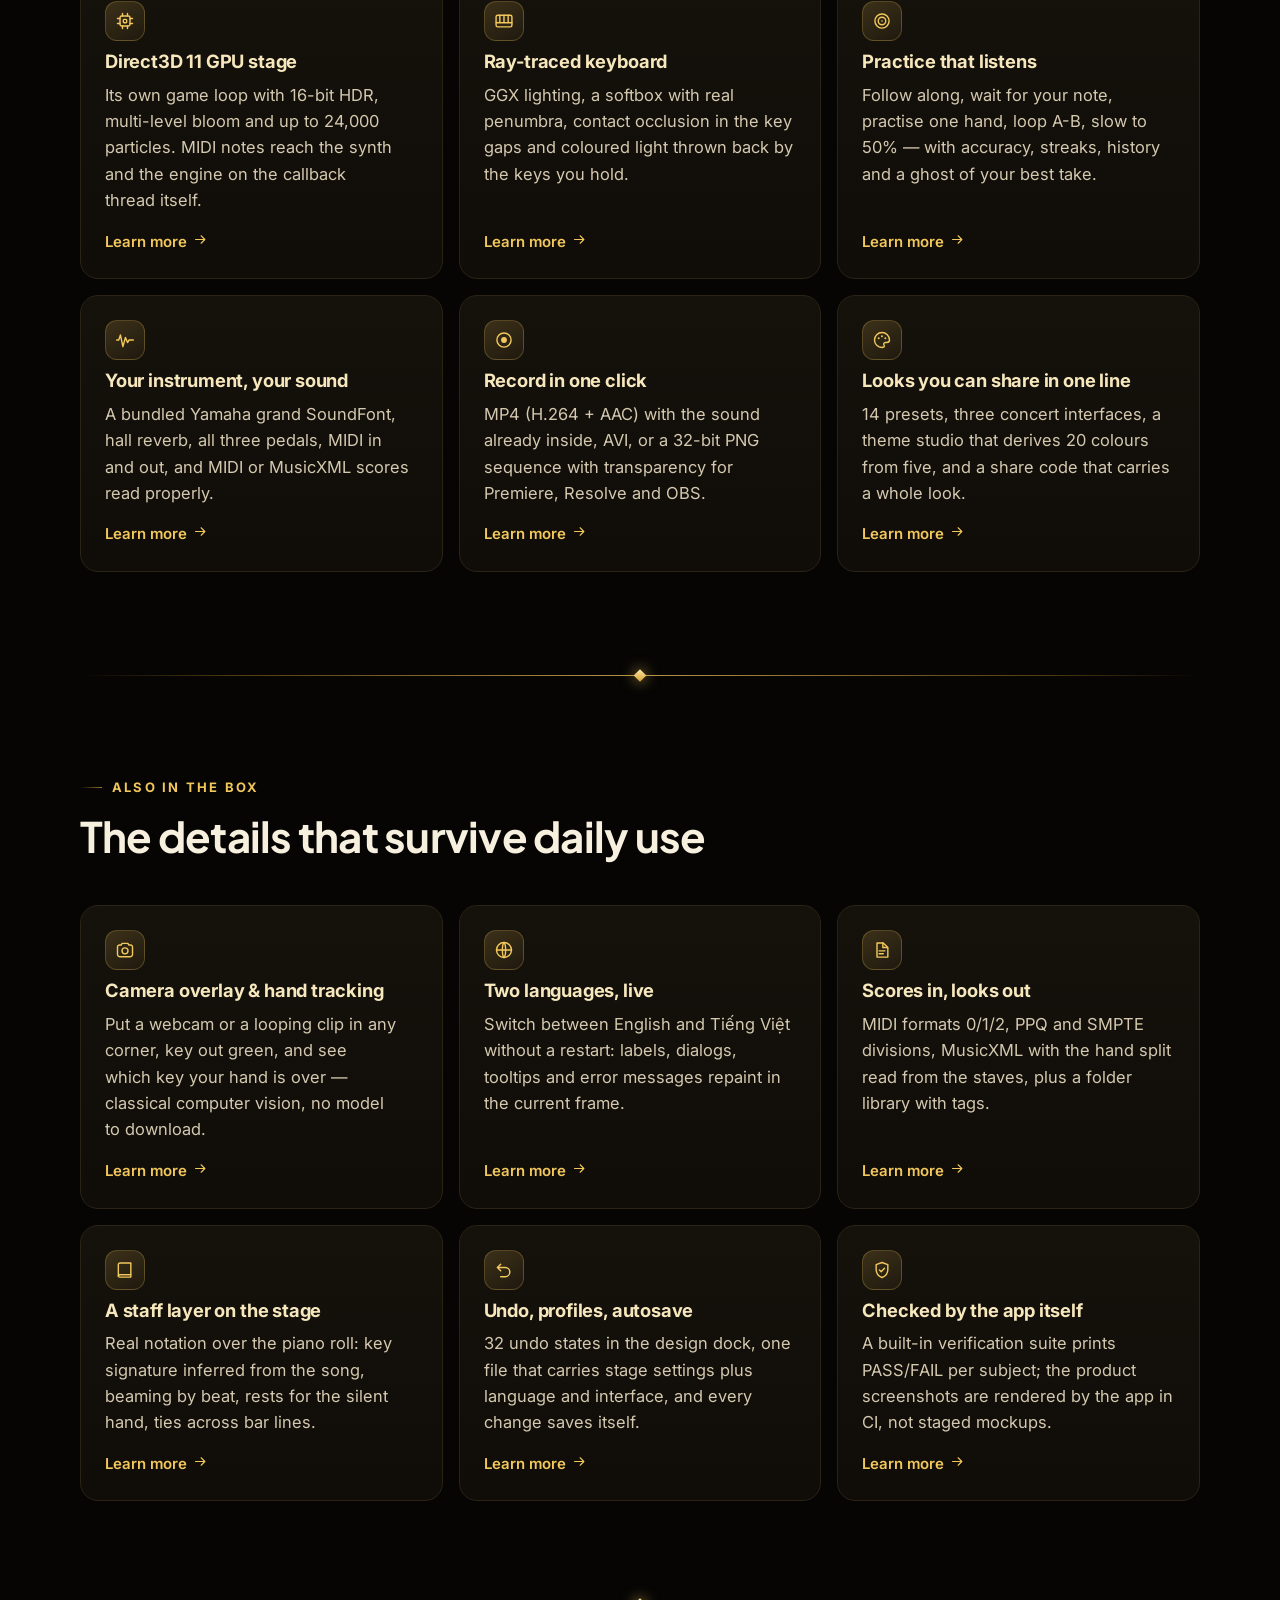
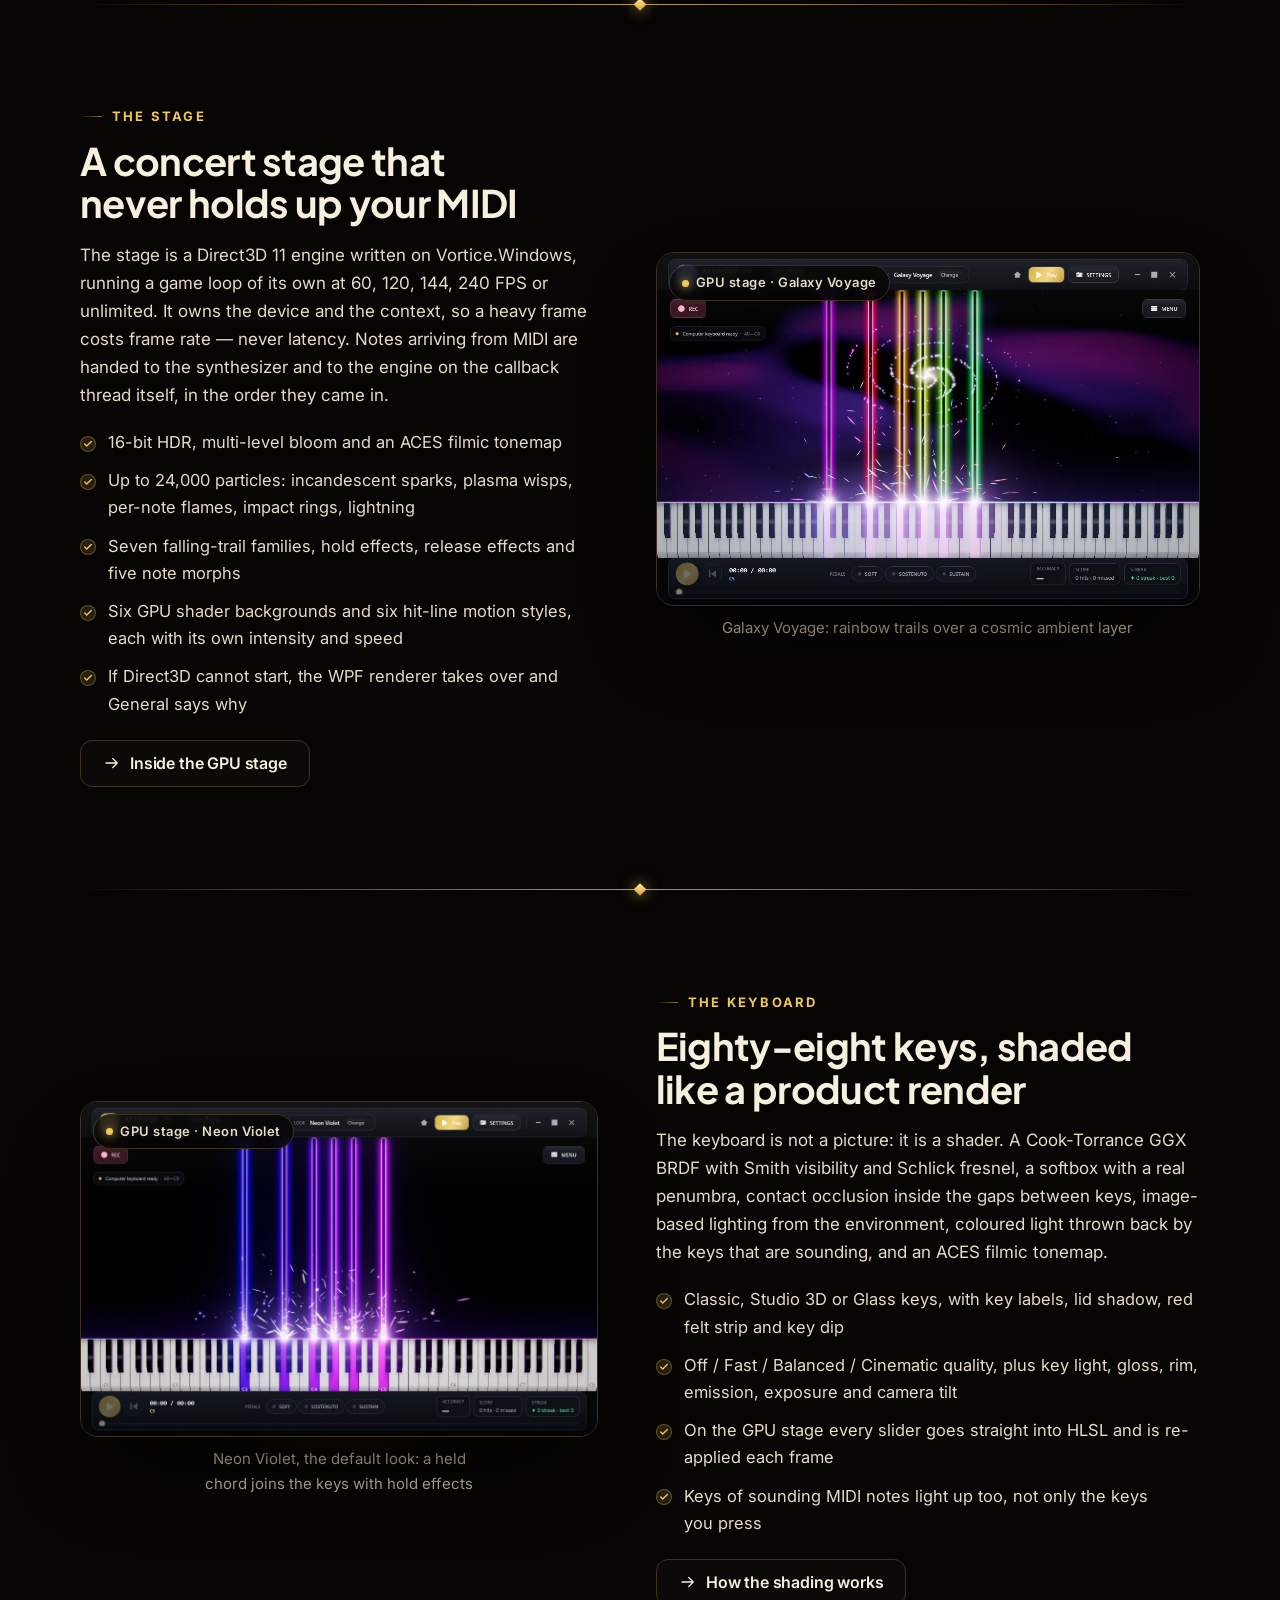
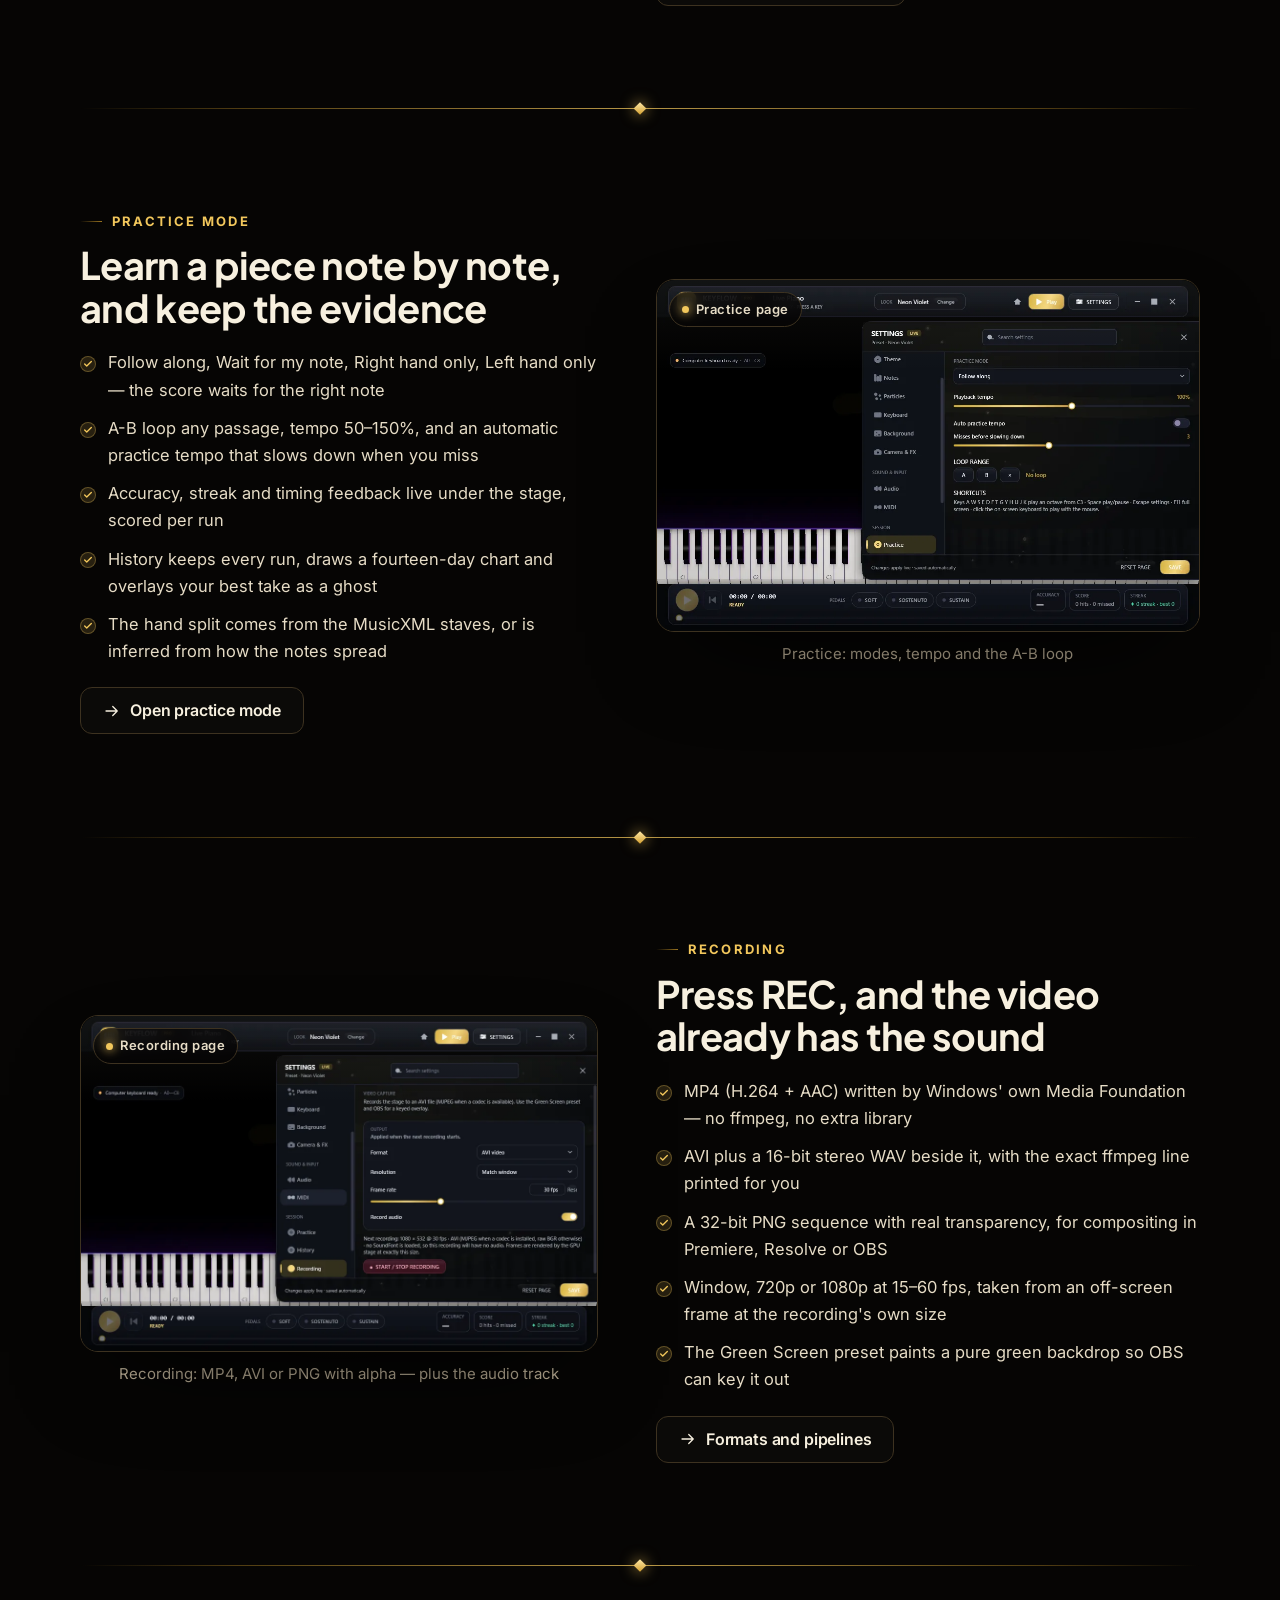
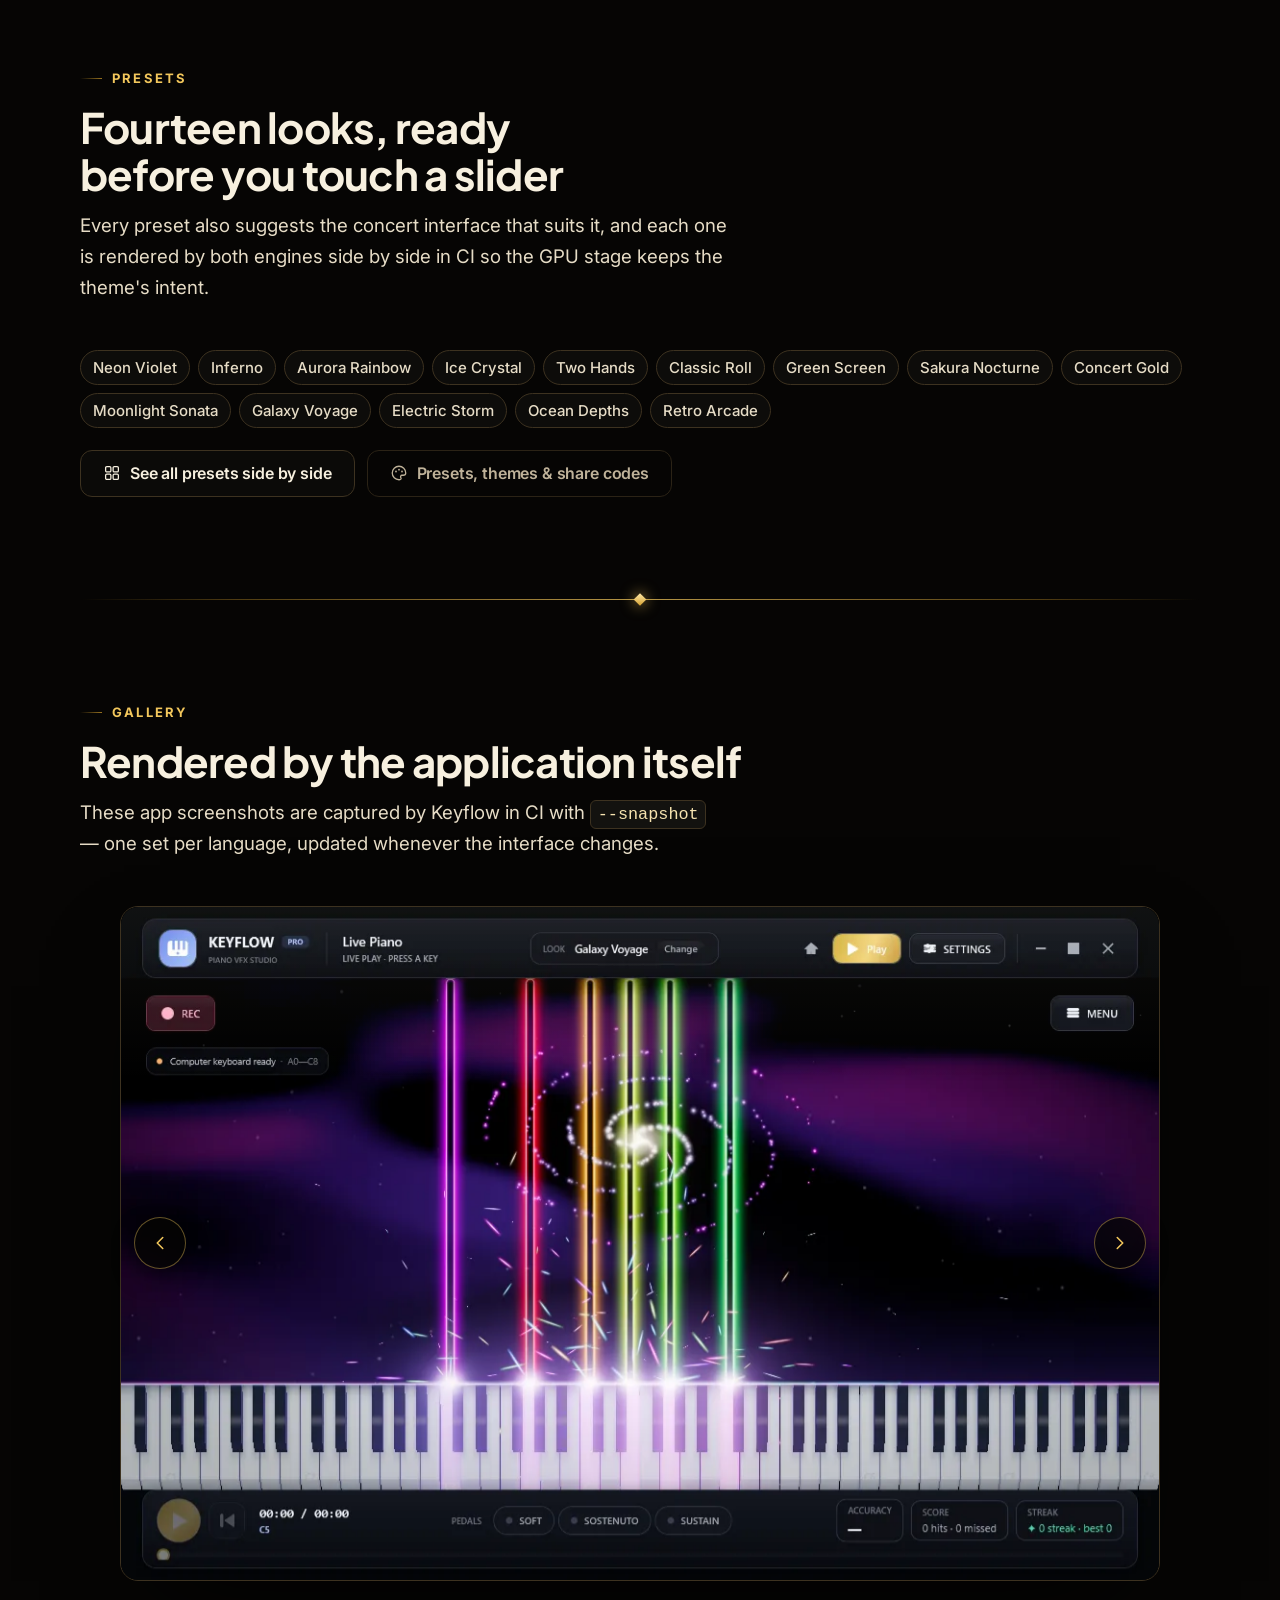
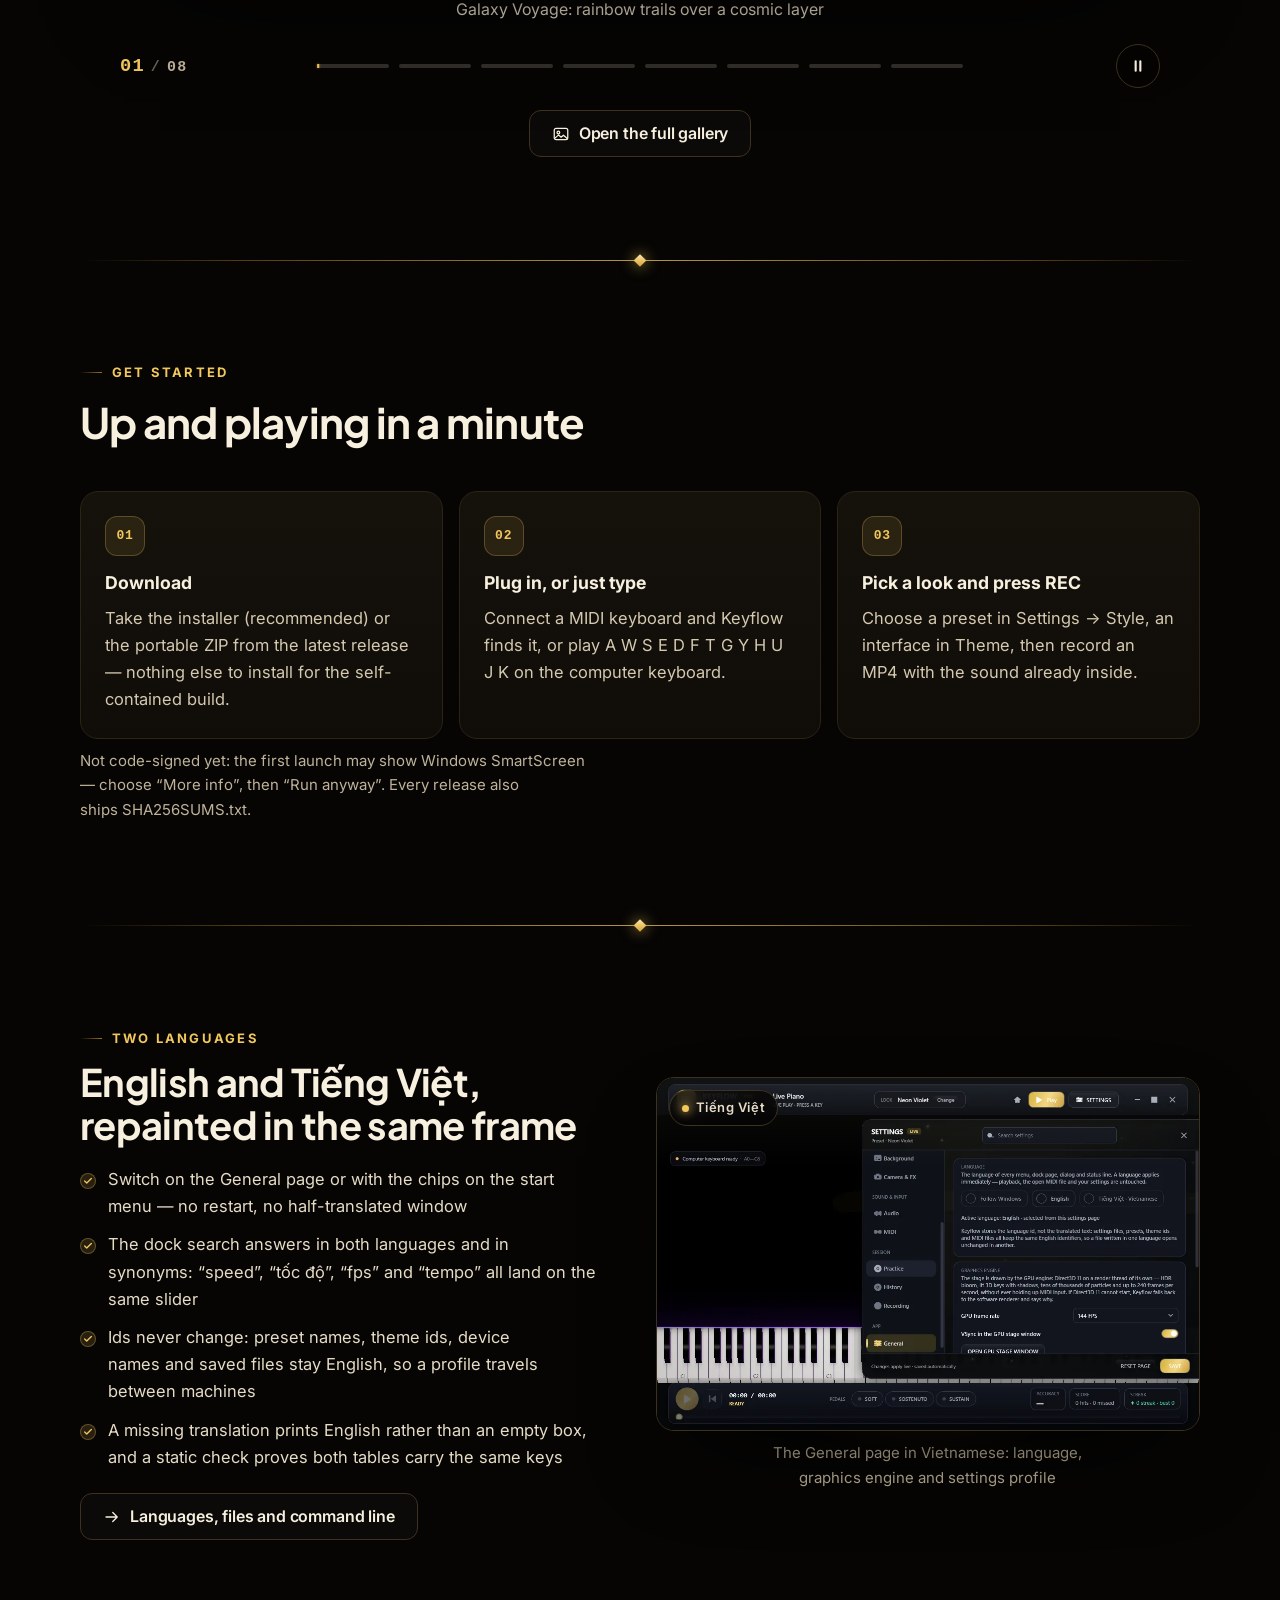
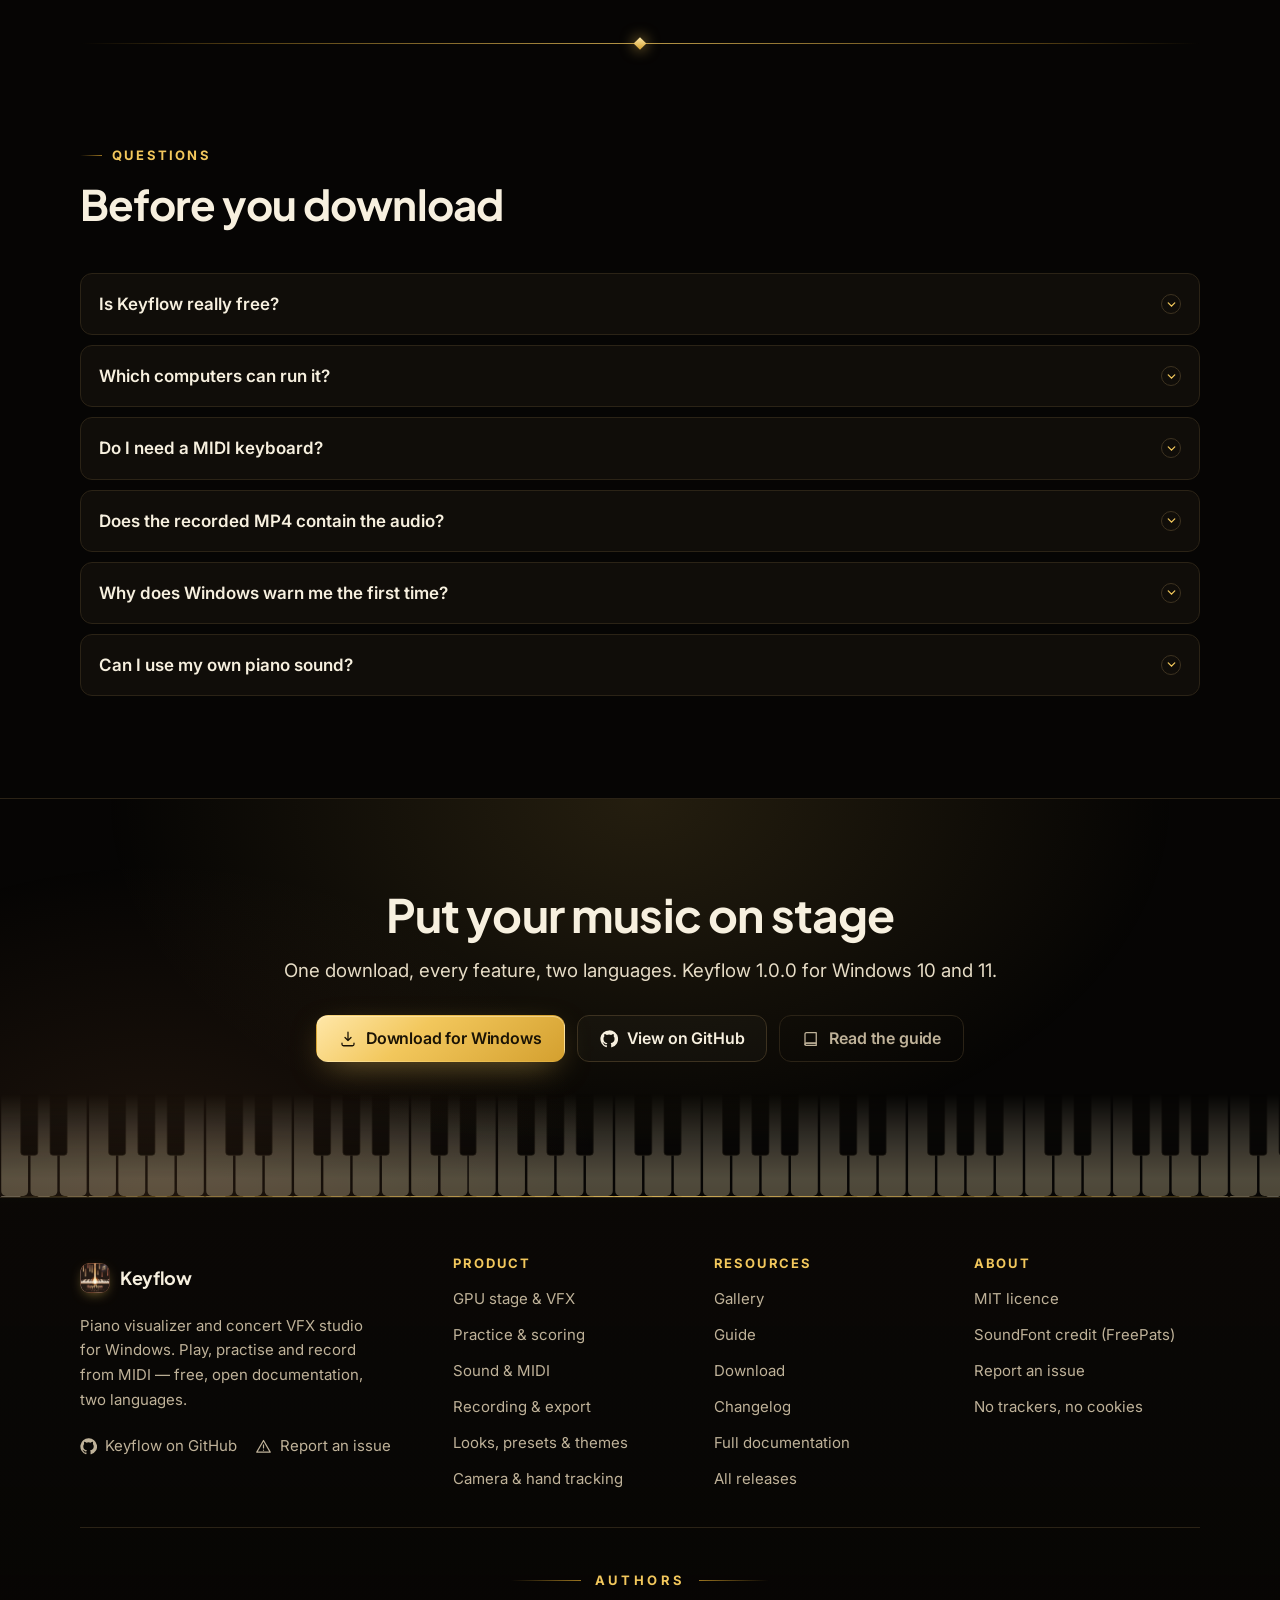
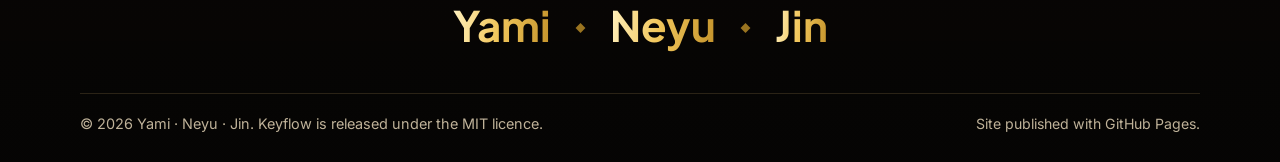
==== commit 7946359c: "Re-cut the review video from the original showcase recording The review video on every page is media" ====
--- a/index.html
+++ b/index.html
@@ -150,11 +150,11 @@
 <span class="frame-badge"><span class="dot"></span><span data-i18n="home.2">Keyflow in motion</span></span>
 <video controls muted loop playsinline autoplay preload="metadata" width="1080" height="608" data-poster-shot="stage-gpu-galaxy"
        poster="previews/en/stage-gpu-galaxy.png"
-       data-i18n-attr="aria-label=home.3" aria-label="Keyflow review video: the new mark, the GPU stage and every dock in motion">
+       data-i18n-attr="aria-label=home.3" aria-label="Keyflow review video: one take of the GPU stage, bookended by the new mark">
 <source src="media/showcase.mp4" type="video/mp4">
 </video>
 </div>
-<figcaption class="frame-cap" data-i18n="home.1">The new review cut: the Keyflow mark, the GPU stage and the dock pages in one short tour.</figcaption>
+<figcaption class="frame-cap" data-i18n="home.1">The new review cut: one take of the GPU stage playing a score, bookended by the new Keyflow mark.</figcaption>
 </figure></div></div></section>
 <section class="section band"><div class="container"><div class="stats"><div class="stat"><b data-i18n="home.28" data-count="240">240</b><span data-i18n="home.29">FPS on the GPU stage</span></div><div class="stat"><b data-i18n="home.30">16-bit</b><span data-i18n="home.31">HDR with multi-level bloom</span></div><div class="stat"><b data-i18n="home.32">24,000</b><span data-i18n="home.33">particles simulated at once</span></div><div class="stat"><b data-i18n="home.34" data-count="88">88</b><span data-i18n="home.35">ray-traced keys</span></div><div class="stat"><b data-i18n="home.36" data-count="14">14</b><span data-i18n="home.37">built-in stage presets</span></div><div class="stat"><b data-i18n="home.38" data-count="2">2</b><span data-i18n="home.39">languages, no restart</span></div></div></div></section>
 <section id="features" class="section"><div class="container"><div class="section-head"><p class="eyebrow" data-i18n="home.52">What it does</p><h2 data-i18n="home.53">Everything a piano video needs, in one window</h2><p class="sub" data-i18n="home.54">Six areas, one free download. Each opens on its own page with the settings, the numbers and the pictures that belong to it.</p></div><div class="grid"><a class="card reveal" href="features/stage.html" style="--d:0ms"><span class="ico"><svg viewBox="0 0 24 24" width="20" height="20" aria-hidden="true" focusable="false" fill="none" stroke="currentColor" stroke-width="1.7" stroke-linecap="round" stroke-linejoin="round"><path d="M9 3v3M15 3v3M9 18v3M15 18v3M3 9h3M3 15h3M18 9h3M18 15h3"/><rect x="6" y="6" width="12" height="12" rx="2"/><rect x="10" y="10" width="4" height="4" rx="1"/></svg></span><h3 data-i18n="home.40">Direct3D 11 GPU stage</h3><p data-i18n="home.41">Its own game loop with 16-bit HDR, multi-level bloom and up to 24,000 particles. MIDI notes reach the synth and the engine on the callback thread itself.</p><span class="card-more"><span data-i18n="ui.learn">Learn more</span> <span class="arw"><svg viewBox="0 0 24 24" width="15" height="15" aria-hidden="true" focusable="false" fill="none" stroke="currentColor" stroke-width="1.7" stroke-linecap="round" stroke-linejoin="round"><path d="M4 12h15m0 0-6-6m6 6-6 6"/></svg></span></span></a><a class="card reveal" href="features/stage.html#keyboard" style="--d:70ms"><span class="ico"><svg viewBox="0 0 24 24" width="20" height="20" aria-hidden="true" focusable="false" fill="none" stroke="currentColor" stroke-width="1.7" stroke-linecap="round" stroke-linejoin="round"><rect x="2.5" y="5" width="19" height="14" rx="2"/><path d="M7 5v9M12 5v9M17 5v9M2.5 14h19"/></svg></span><h3 data-i18n="home.42">Ray-traced keyboard</h3><p data-i18n="home.43">GGX lighting, a softbox with real penumbra, contact occlusion in the key gaps and coloured light thrown back by the keys you hold.</p><span class="card-more"><span data-i18n="ui.learn">Learn more</span> <span class="arw"><svg viewBox="0 0 24 24" width="15" height="15" aria-hidden="true" focusable="false" fill="none" stroke="currentColor" stroke-width="1.7" stroke-linecap="round" stroke-linejoin="round"><path d="M4 12h15m0 0-6-6m6 6-6 6"/></svg></span></span></a><a class="card reveal" href="features/practice.html" style="--d:140ms"><span class="ico"><svg viewBox="0 0 24 24" width="20" height="20" aria-hidden="true" focusable="false" fill="none" stroke="currentColor" stroke-width="1.7" stroke-linecap="round" stroke-linejoin="round"><circle cx="12" cy="12" r="8.5"/><circle cx="12" cy="12" r="4.5"/><circle cx="12" cy="12" r="1" fill="currentColor" stroke="none"/></svg></span><h3 data-i18n="home.44">Practice that listens</h3><p data-i18n="home.45">Follow along, wait for your note, practise one hand, loop A-B, slow to 50% — with accuracy, streaks, history and a ghost of your best take.</p><span class="card-more"><span data-i18n="ui.learn">Learn more</span> <span class="arw"><svg viewBox="0 0 24 24" width="15" height="15" aria-hidden="true" focusable="false" fill="none" stroke="currentColor" stroke-width="1.7" stroke-linecap="round" stroke-linejoin="round"><path d="M4 12h15m0 0-6-6m6 6-6 6"/></svg></span></span></a><a class="card reveal" href="features/sound.html" style="--d:0ms"><span class="ico"><svg viewBox="0 0 24 24" width="20" height="20" aria-hidden="true" focusable="false" fill="none" stroke="currentColor" stroke-width="1.7" stroke-linecap="round" stroke-linejoin="round"><path d="M2 12h2.5l2-6 3 14 3-11 2.5 6 2-3H22"/></svg></span><h3 data-i18n="home.46">Your instrument, your sound</h3><p data-i18n="home.47">A bundled Yamaha grand SoundFont, hall reverb, all three pedals, MIDI in and out, and MIDI or MusicXML scores read properly.</p><span class="card-more"><span data-i18n="ui.learn">Learn more</span> <span class="arw"><svg viewBox="0 0 24 24" width="15" height="15" aria-hidden="true" focusable="false" fill="none" stroke="currentColor" stroke-width="1.7" stroke-linecap="round" stroke-linejoin="round"><path d="M4 12h15m0 0-6-6m6 6-6 6"/></svg></span></span></a><a class="card reveal" href="features/recording.html" style="--d:70ms"><span class="ico"><svg viewBox="0 0 24 24" width="20" height="20" aria-hidden="true" focusable="false" fill="none" stroke="currentColor" stroke-width="1.7" stroke-linecap="round" stroke-linejoin="round"><circle cx="12" cy="12" r="8.5"/><circle cx="12" cy="12" r="3.5" fill="currentColor" stroke="none"/></svg></span><h3 data-i18n="home.48">Record in one click</h3><p data-i18n="home.49">MP4 (H.264 + AAC) with the sound already inside, AVI, or a 32-bit PNG sequence with transparency for Premiere, Resolve and OBS.</p><span class="card-more"><span data-i18n="ui.learn">Learn more</span> <span class="arw"><svg viewBox="0 0 24 24" width="15" height="15" aria-hidden="true" focusable="false" fill="none" stroke="currentColor" stroke-width="1.7" stroke-linecap="round" stroke-linejoin="round"><path d="M4 12h15m0 0-6-6m6 6-6 6"/></svg></span></span></a><a class="card reveal" href="features/design.html" style="--d:140ms"><span class="ico"><svg viewBox="0 0 24 24" width="20" height="20" aria-hidden="true" focusable="false" fill="none" stroke="currentColor" stroke-width="1.7" stroke-linecap="round" stroke-linejoin="round"><path d="M12 21a9 9 0 1 1 9-9c0 2-1.6 3-3.4 3H16a2 2 0 0 0-1.4 3.4c.5.6.2 1.6-.6 2A8.9 8.9 0 0 1 12 21Z"/><circle cx="8" cy="10" r="1.2" fill="currentColor" stroke="none"/><circle cx="12" cy="7.5" r="1.2" fill="currentColor" stroke="none"/><circle cx="16" cy="10" r="1.2" fill="currentColor" stroke="none"/></svg></span><h3 data-i18n="home.50">Looks you can share in one line</h3><p data-i18n="home.51">14 presets, three concert interfaces, a theme studio that derives 20 colours from five, and a share code that carries a whole look.</p><span class="card-more"><span data-i18n="ui.learn">Learn more</span> <span class="arw"><svg viewBox="0 0 24 24" width="15" height="15" aria-hidden="true" focusable="false" fill="none" stroke="currentColor" stroke-width="1.7" stroke-linecap="round" stroke-linejoin="round"><path d="M4 12h15m0 0-6-6m6 6-6 6"/></svg></span></span></a></div></div></section>
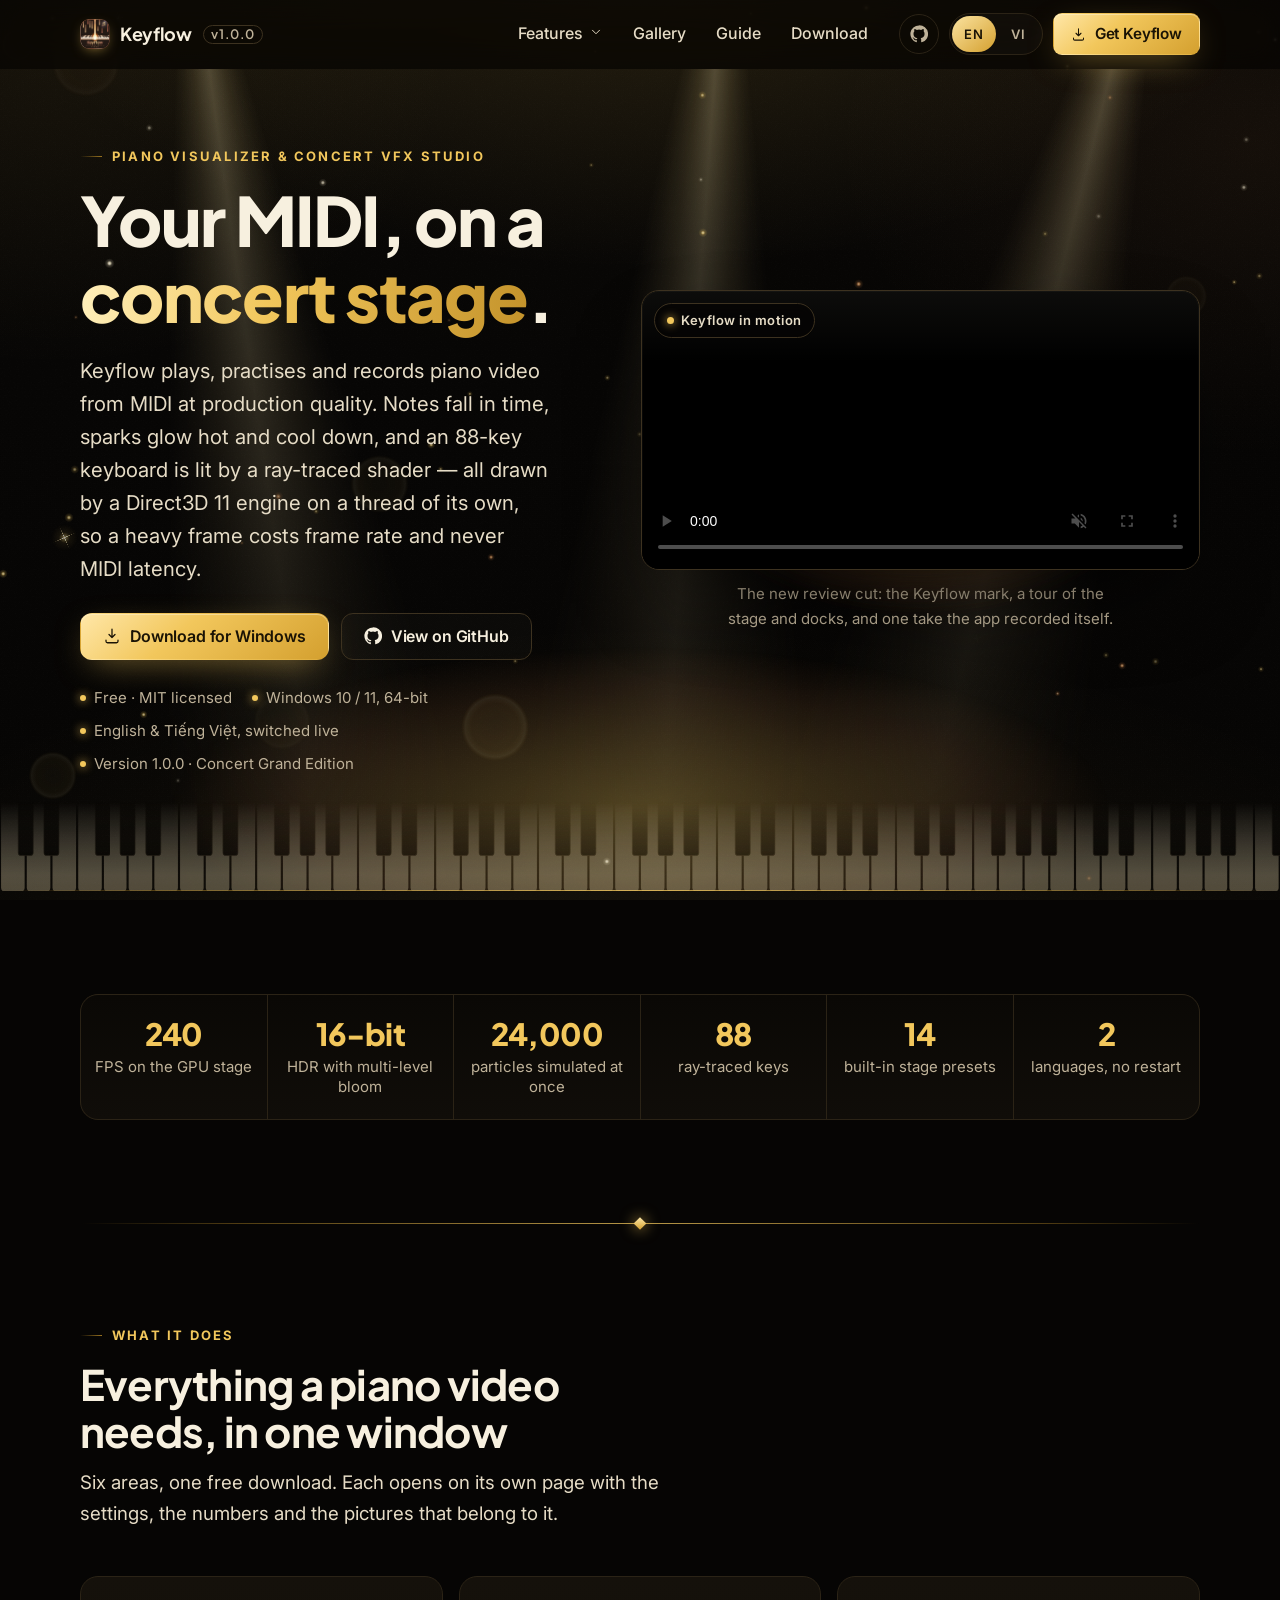
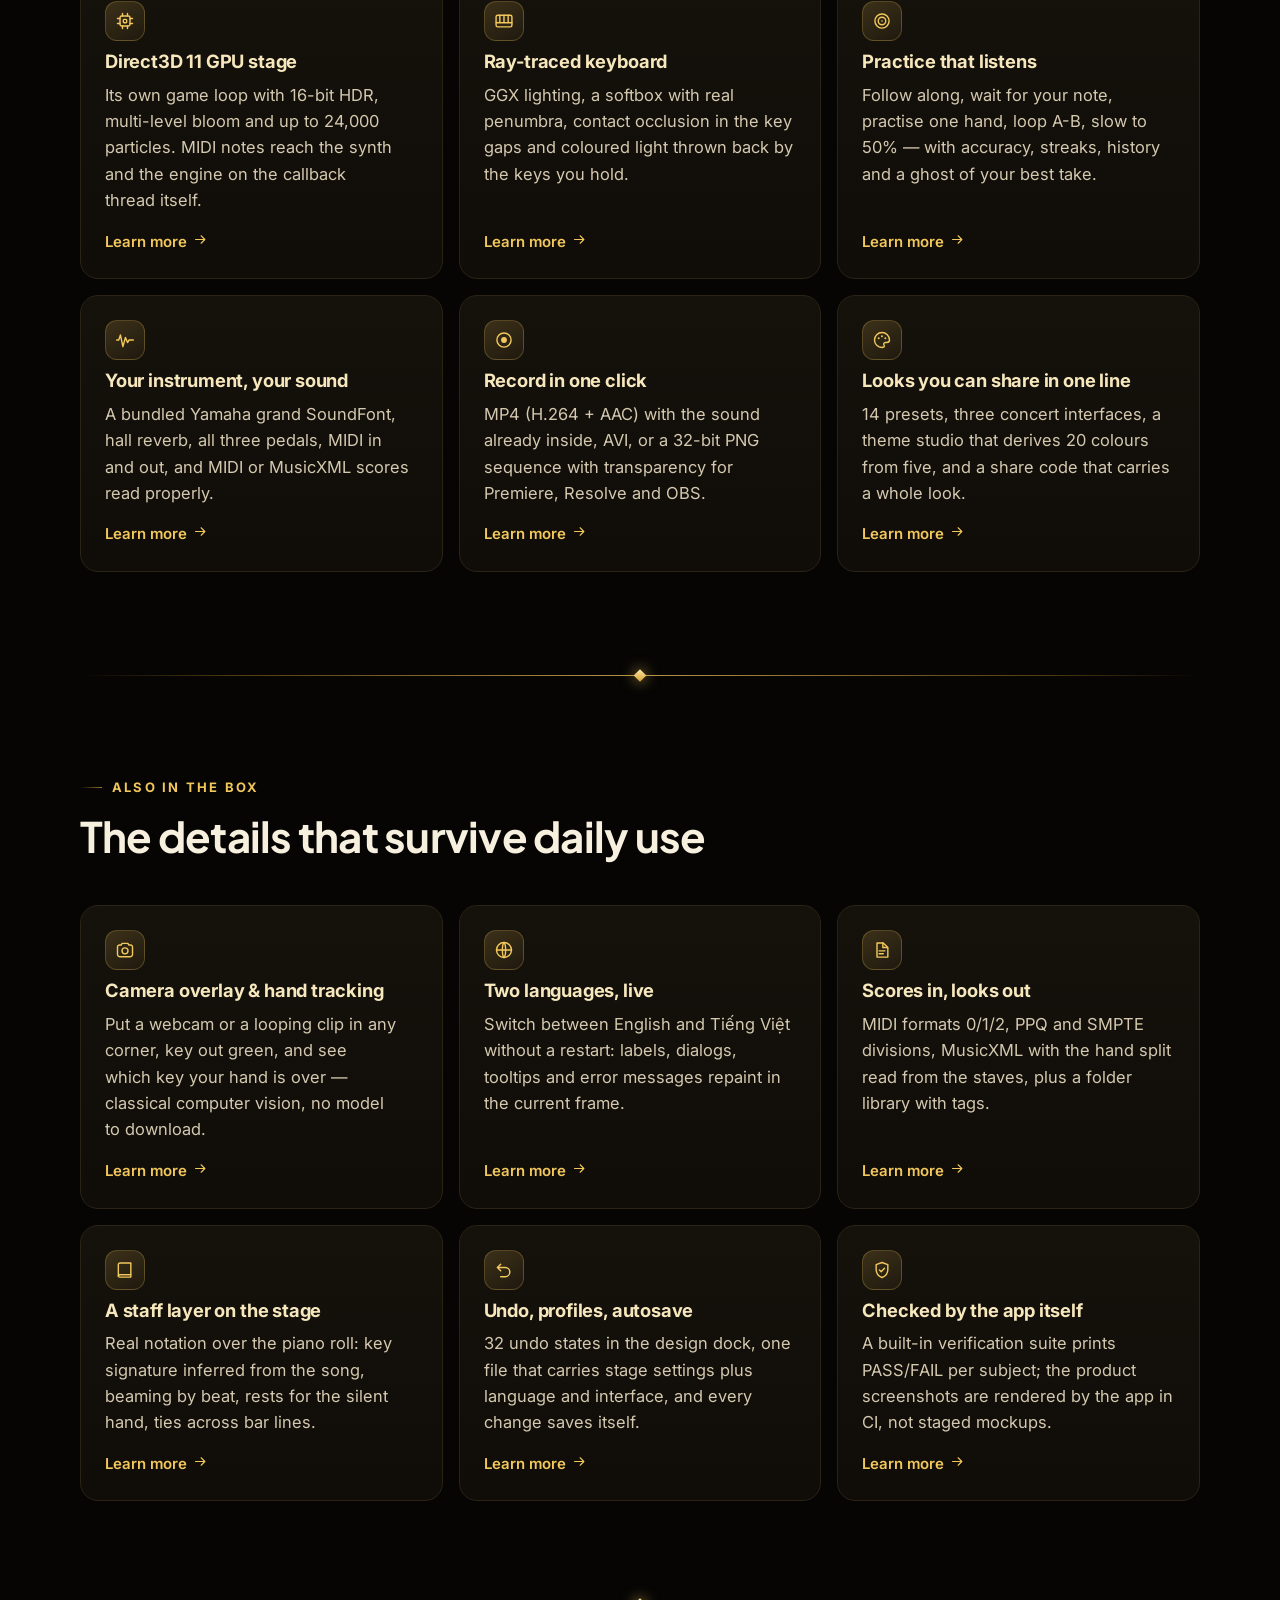
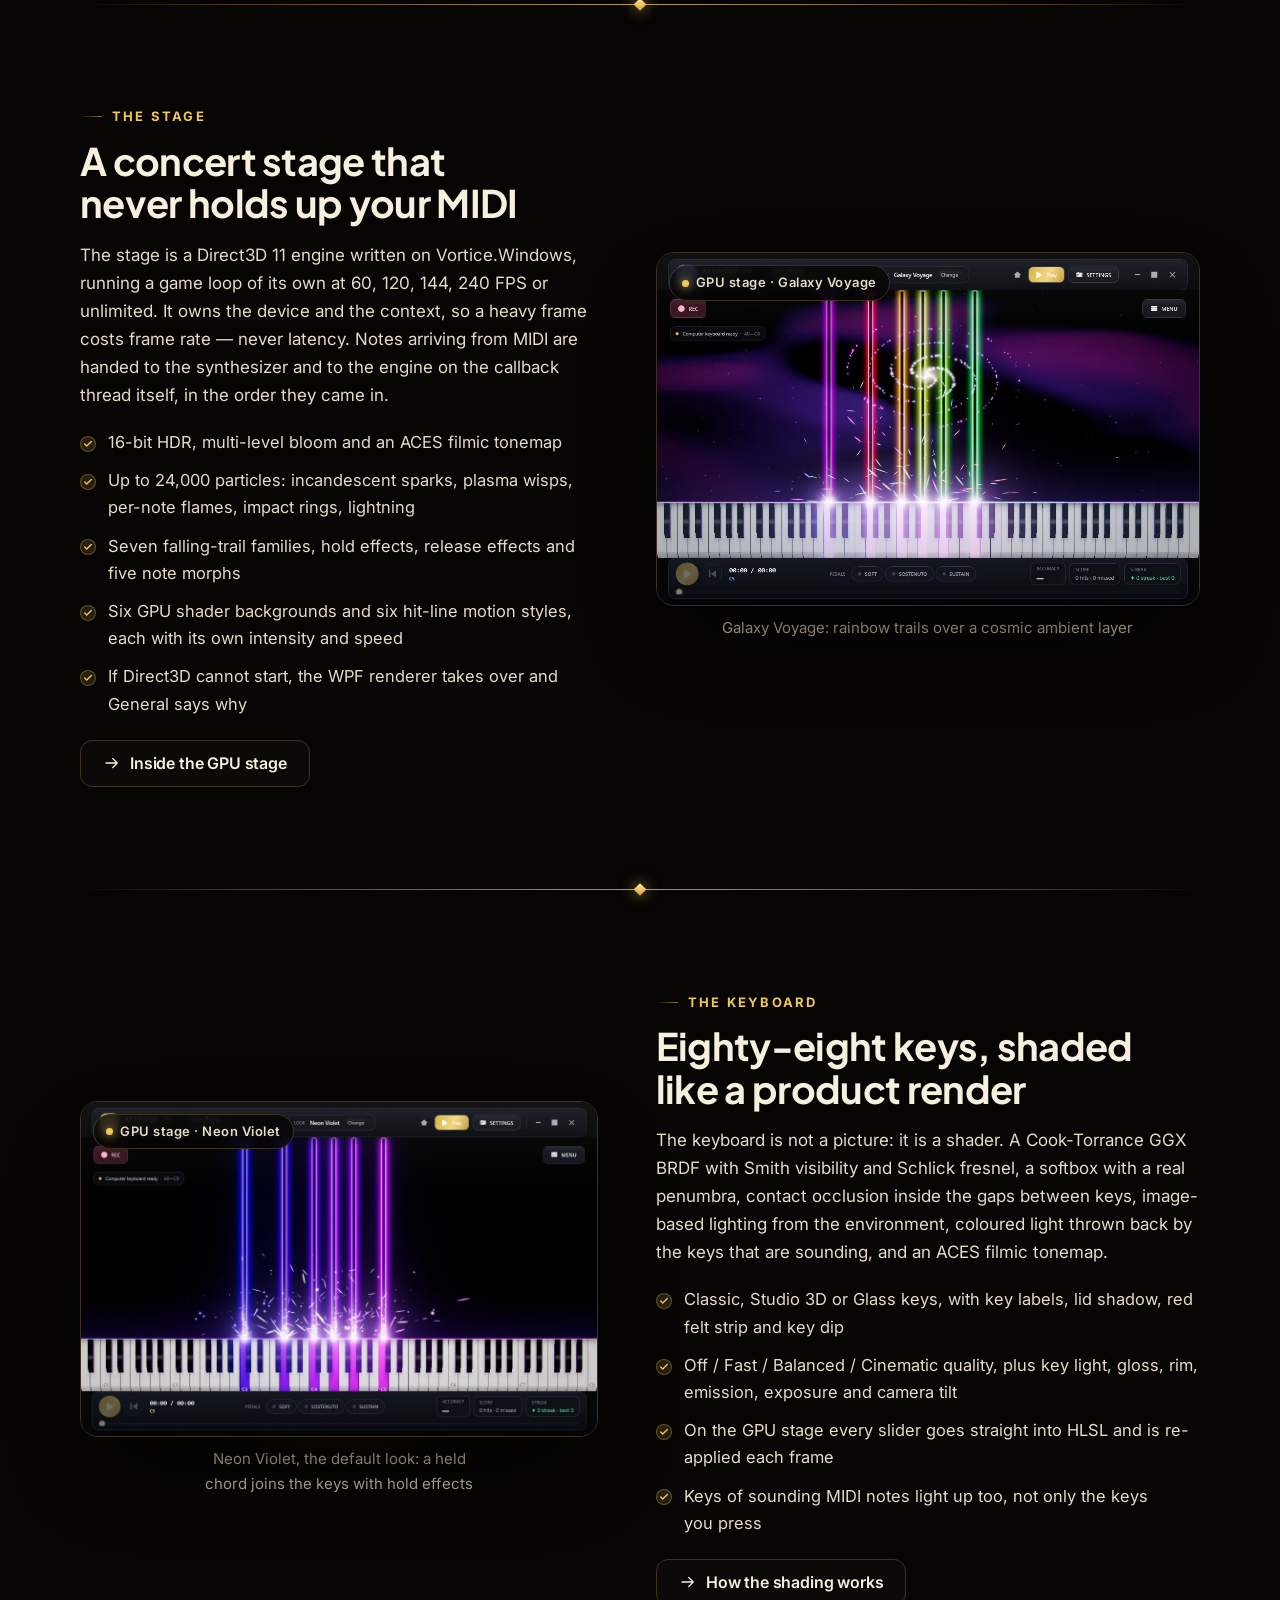
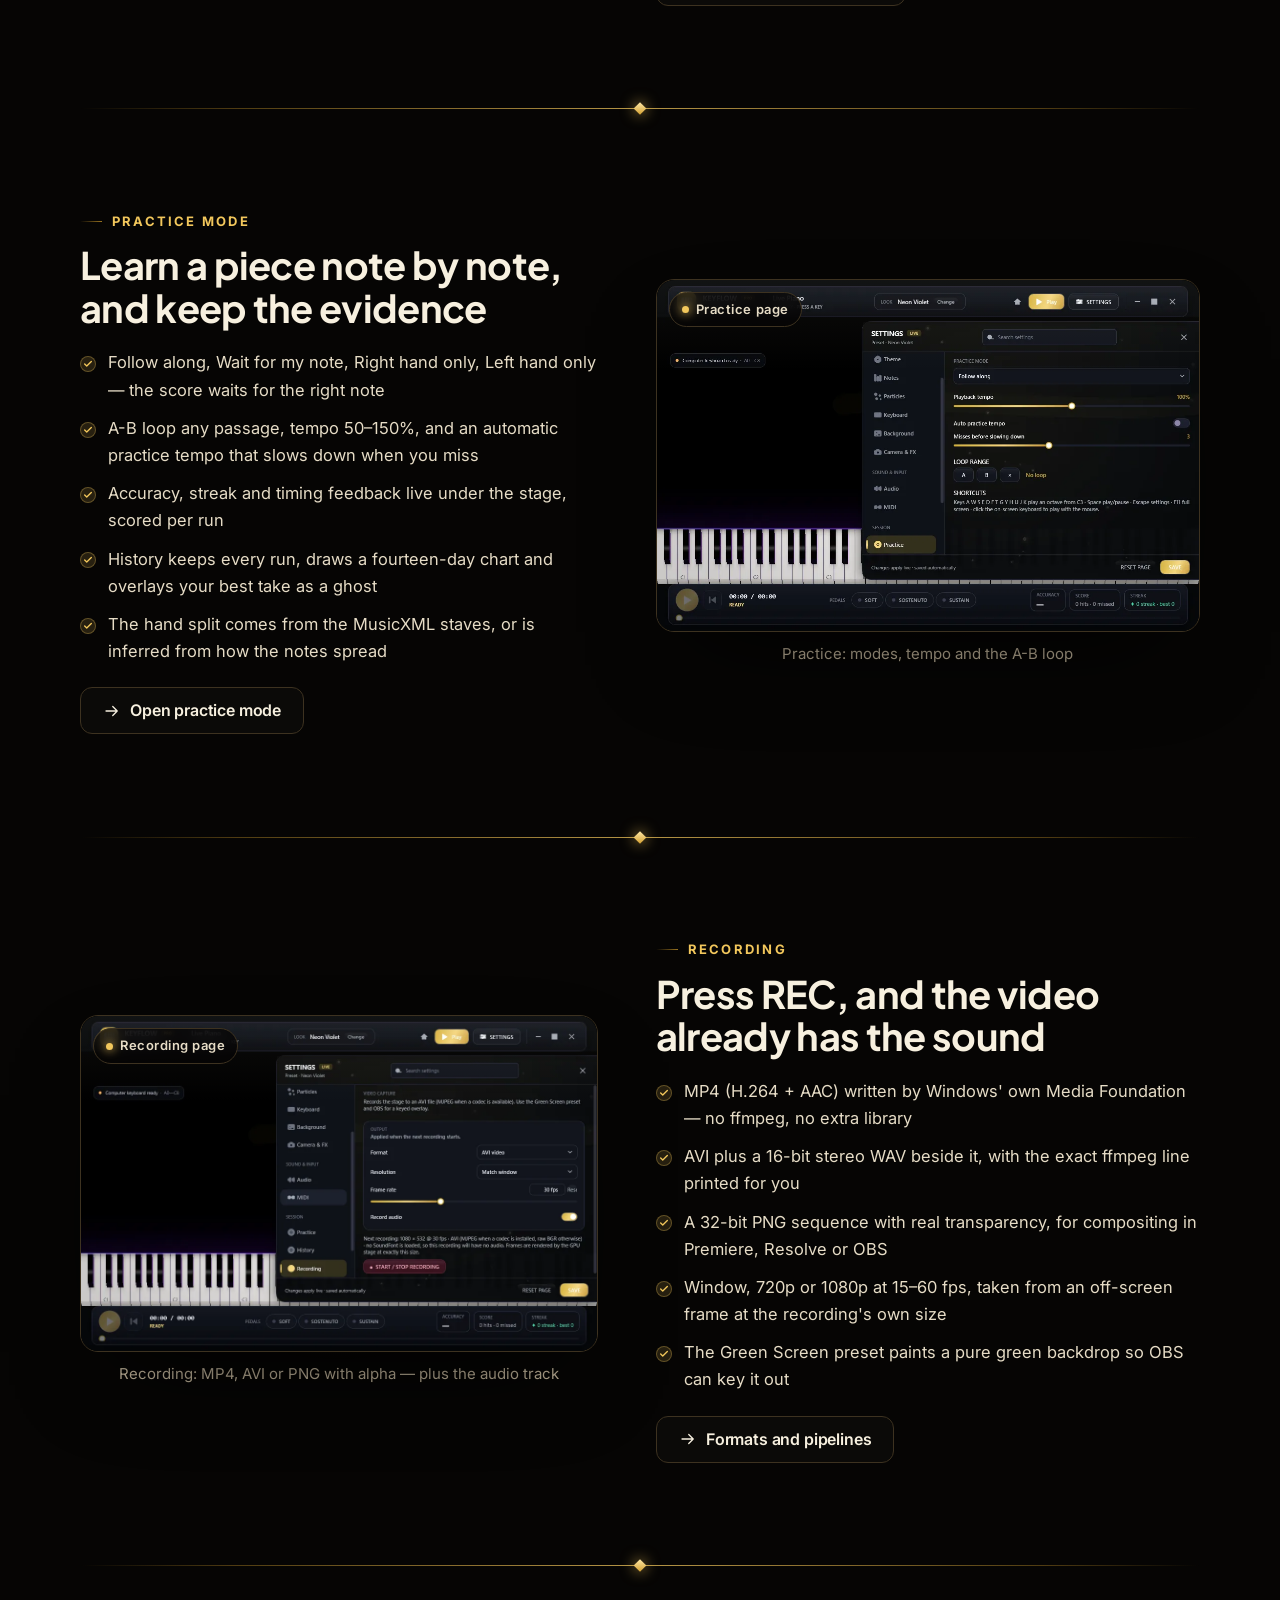
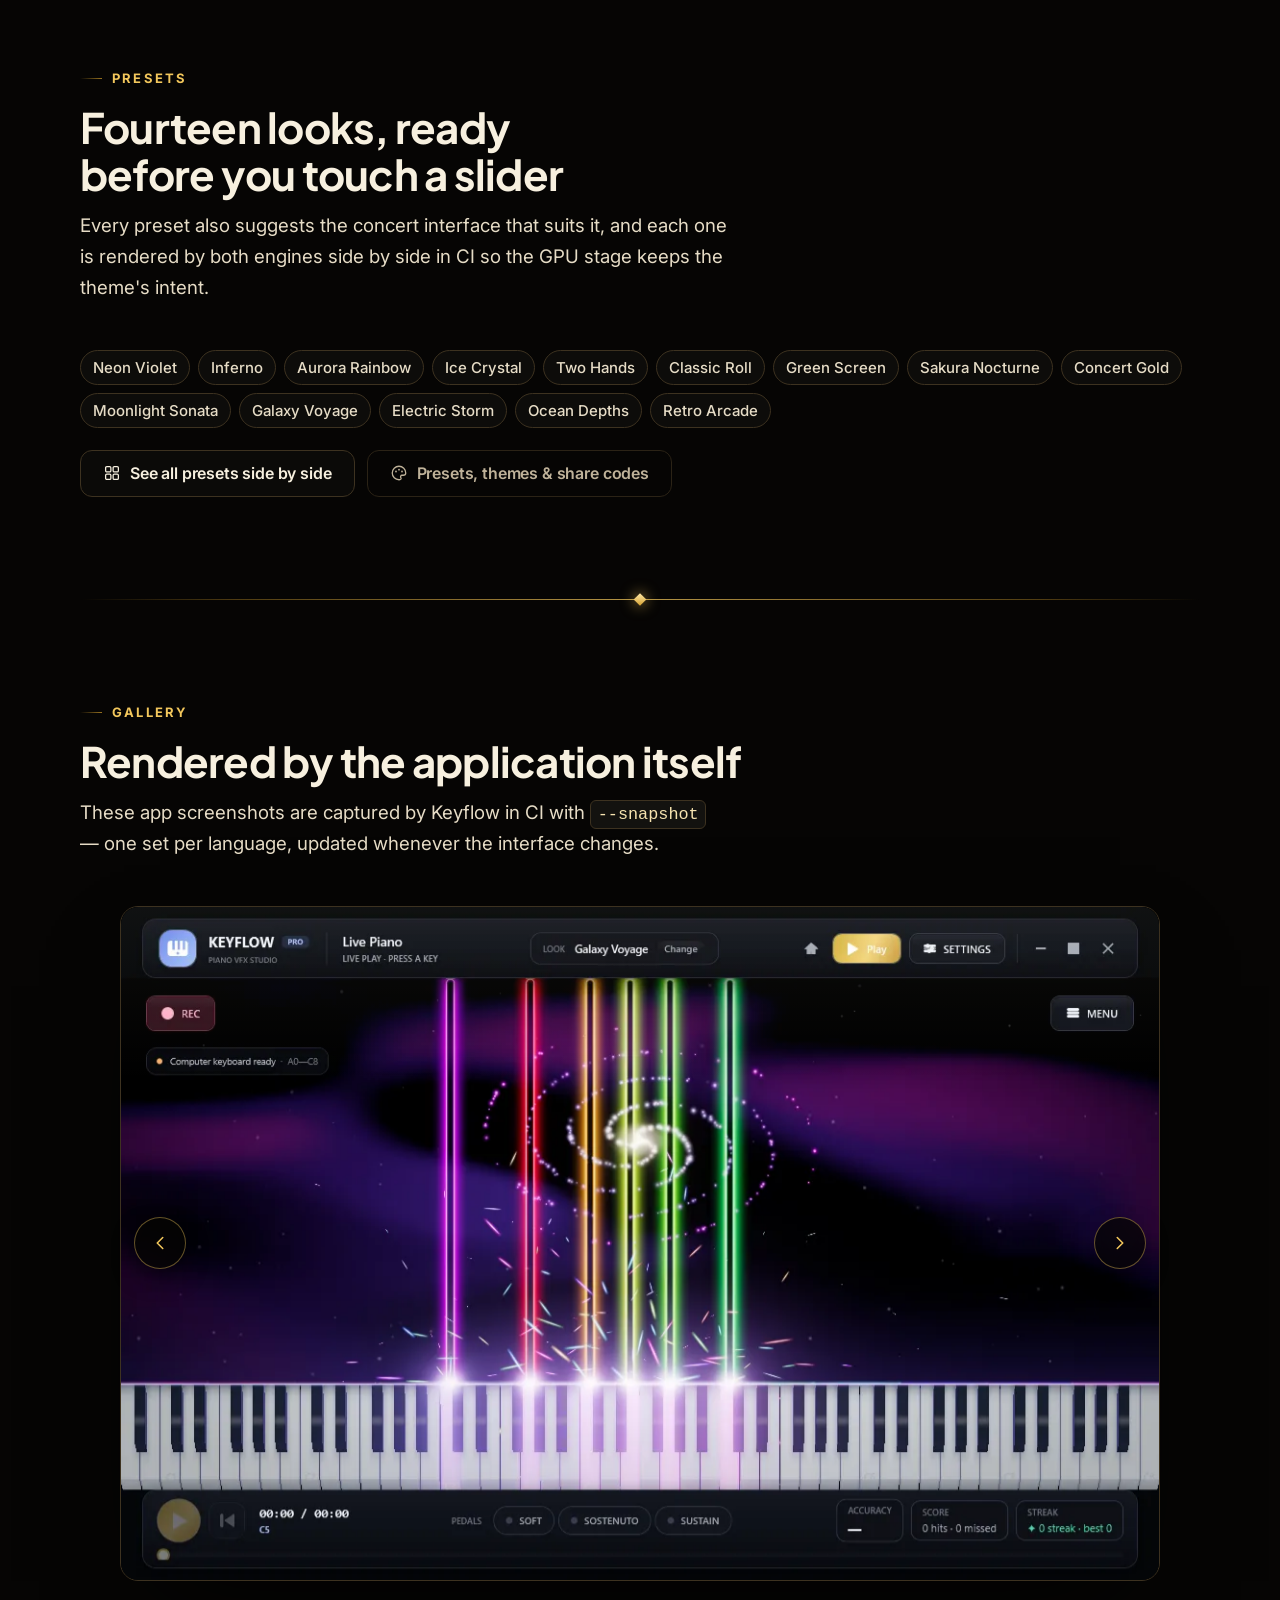
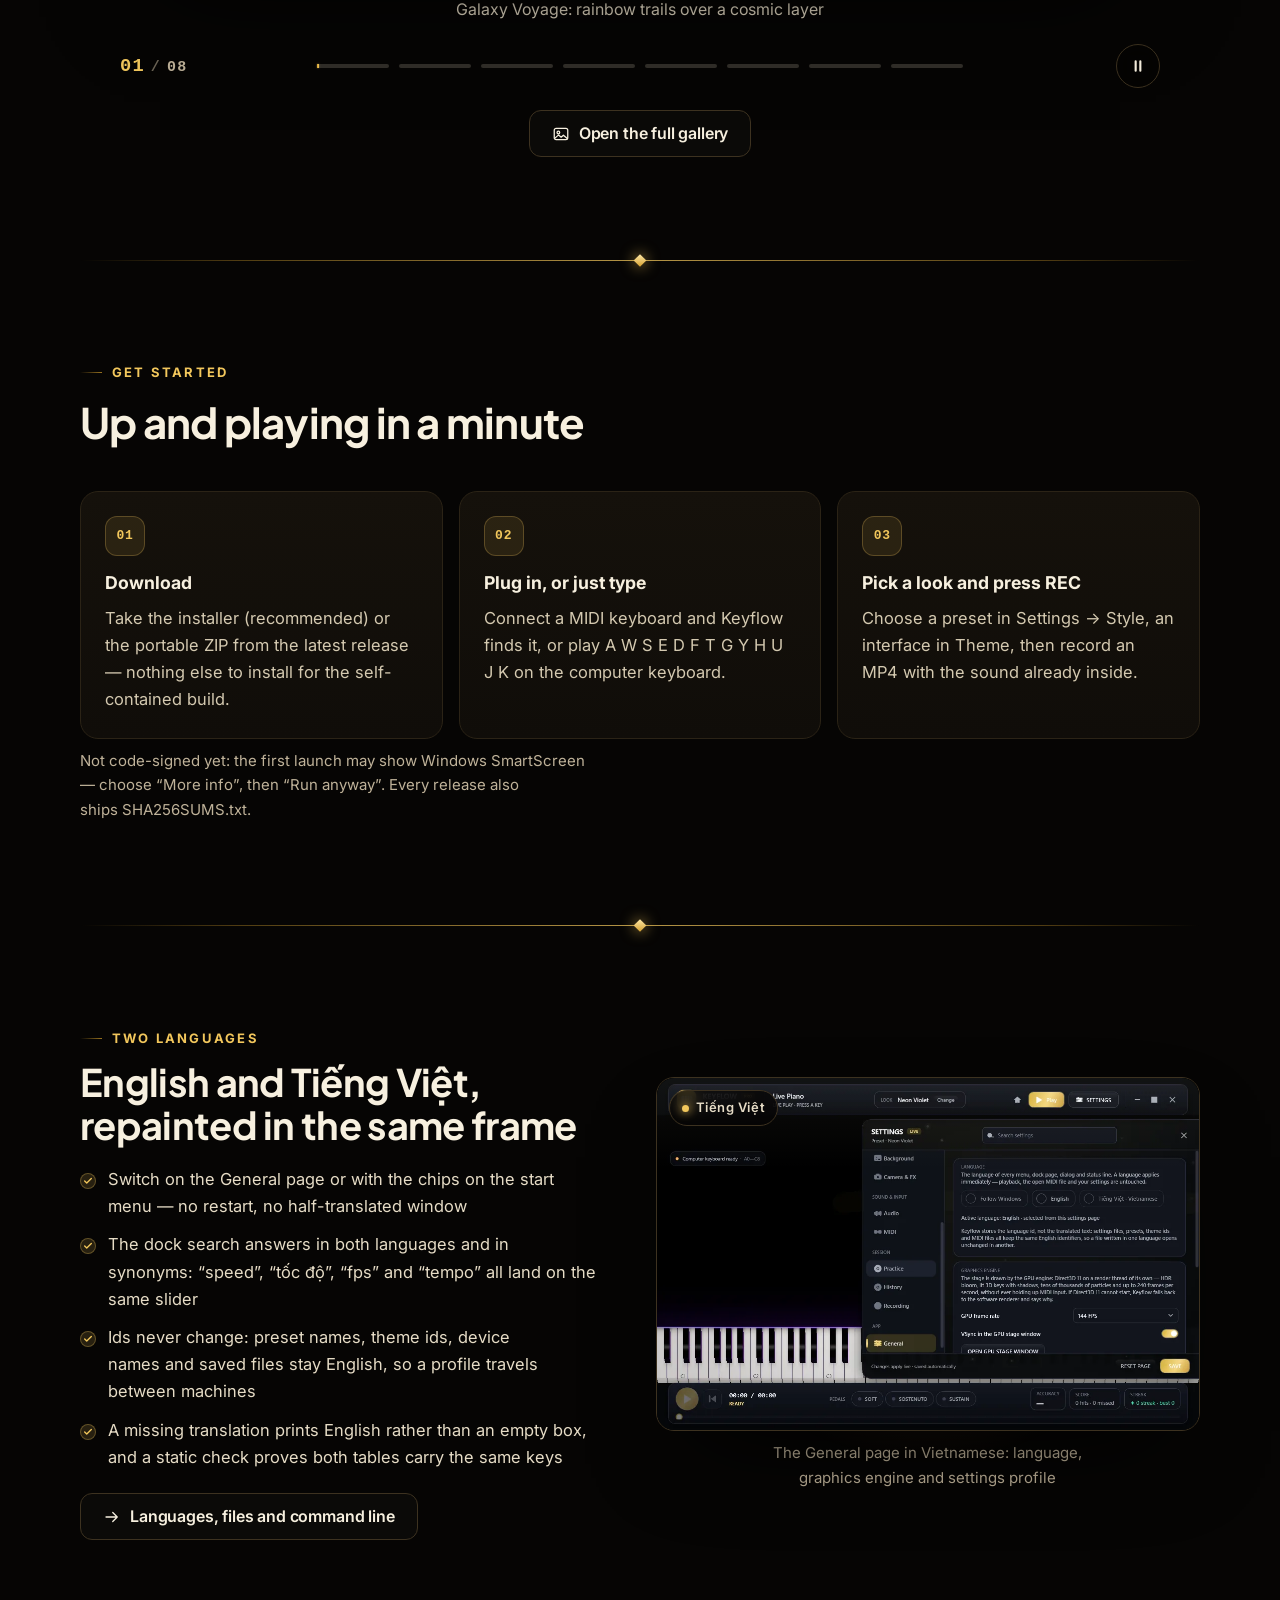
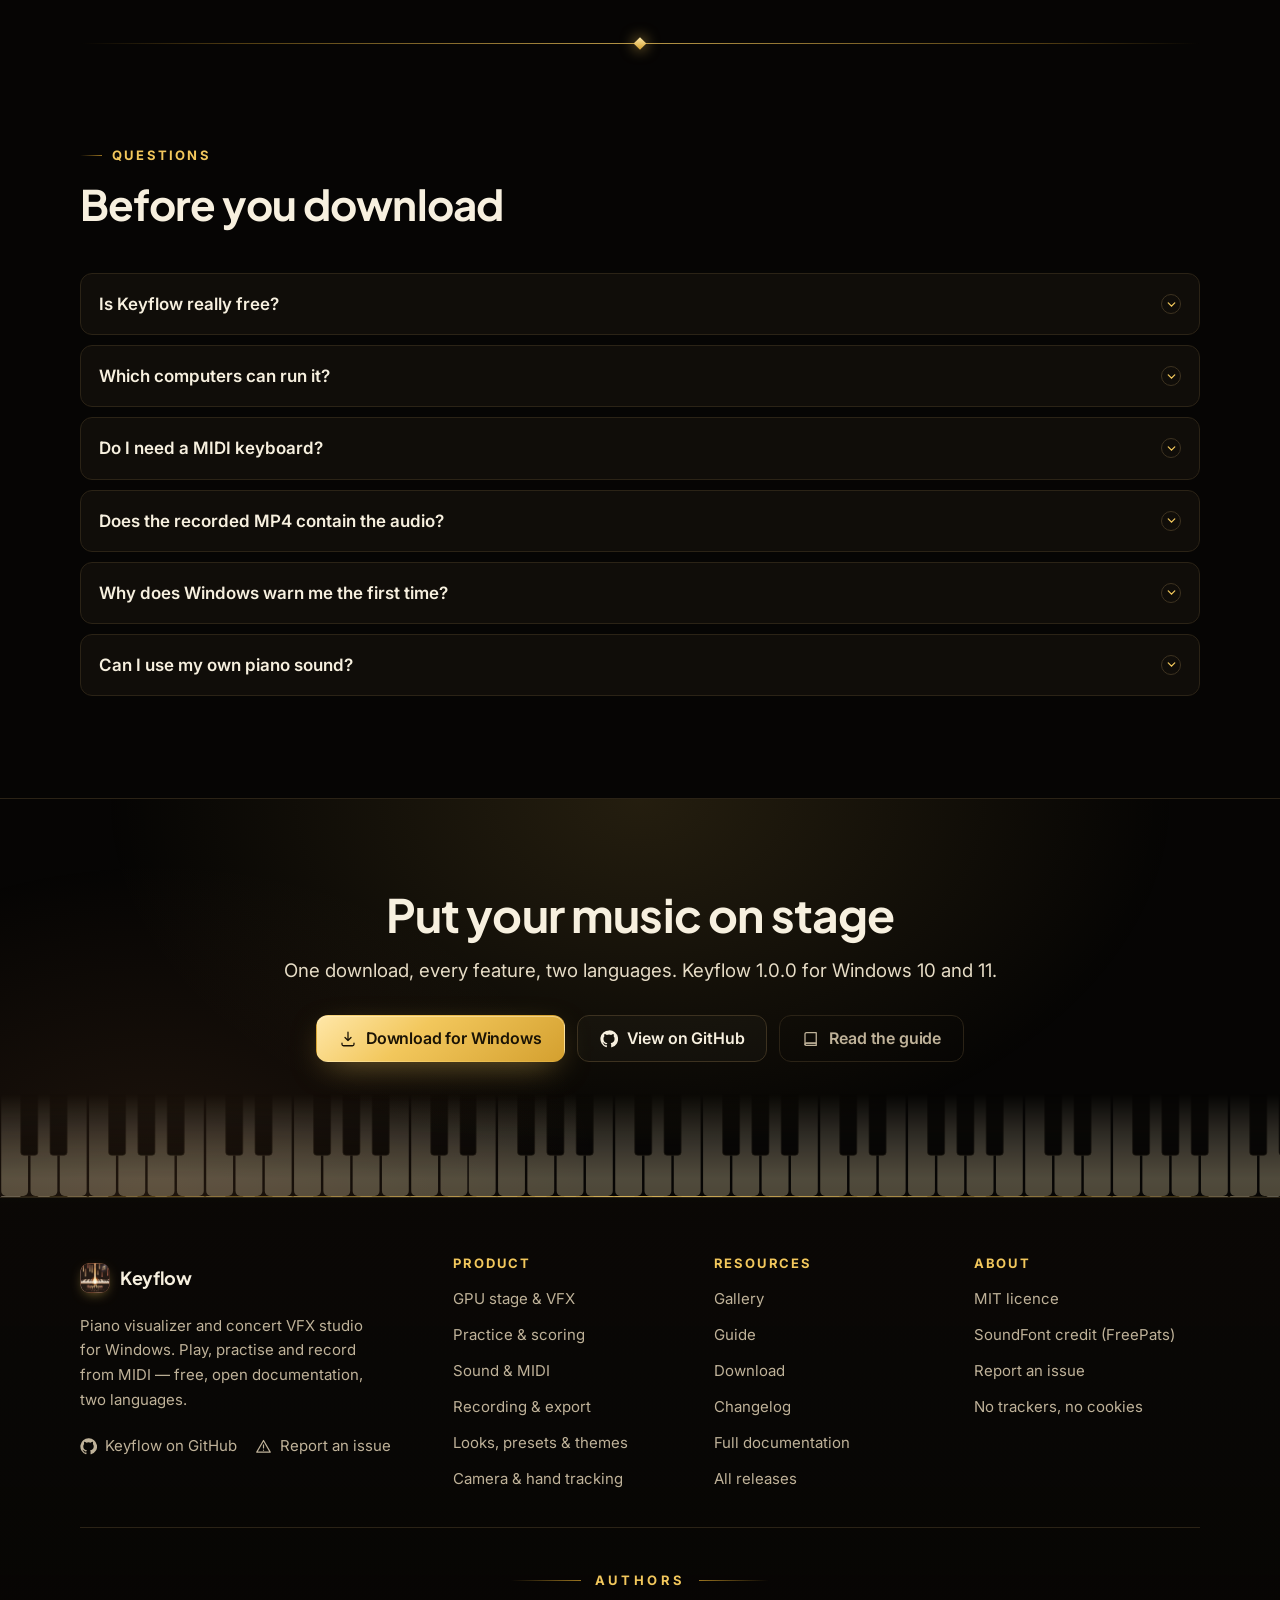
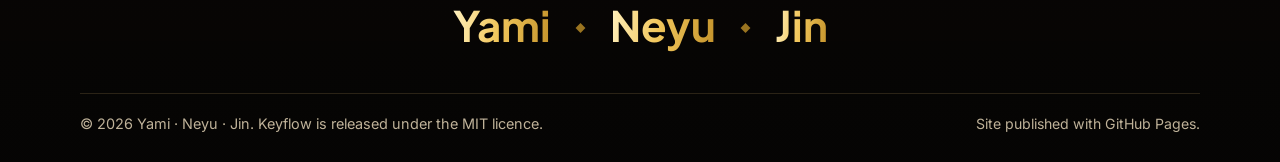
==== commit 6feb05d5: "Make the review video a hybrid: new cut plus the original recording The review video stays at media/" ====
--- a/index.html
+++ b/index.html
@@ -150,11 +150,11 @@
 <span class="frame-badge"><span class="dot"></span><span data-i18n="home.2">Keyflow in motion</span></span>
 <video controls muted loop playsinline autoplay preload="metadata" width="1080" height="608" data-poster-shot="stage-gpu-galaxy"
        poster="previews/en/stage-gpu-galaxy.png"
-       data-i18n-attr="aria-label=home.3" aria-label="Keyflow review video: one take of the GPU stage, bookended by the new mark">
+       data-i18n-attr="aria-label=home.3" aria-label="Keyflow review video: the new mark, a stage-and-dock tour and one recorded take">
 <source src="media/showcase.mp4" type="video/mp4">
 </video>
 </div>
-<figcaption class="frame-cap" data-i18n="home.1">The new review cut: one take of the GPU stage playing a score, bookended by the new Keyflow mark.</figcaption>
+<figcaption class="frame-cap" data-i18n="home.1">The new review cut: the Keyflow mark, a tour of the stage and docks, and one take the app recorded itself.</figcaption>
 </figure></div></div></section>
 <section class="section band"><div class="container"><div class="stats"><div class="stat"><b data-i18n="home.28" data-count="240">240</b><span data-i18n="home.29">FPS on the GPU stage</span></div><div class="stat"><b data-i18n="home.30">16-bit</b><span data-i18n="home.31">HDR with multi-level bloom</span></div><div class="stat"><b data-i18n="home.32">24,000</b><span data-i18n="home.33">particles simulated at once</span></div><div class="stat"><b data-i18n="home.34" data-count="88">88</b><span data-i18n="home.35">ray-traced keys</span></div><div class="stat"><b data-i18n="home.36" data-count="14">14</b><span data-i18n="home.37">built-in stage presets</span></div><div class="stat"><b data-i18n="home.38" data-count="2">2</b><span data-i18n="home.39">languages, no restart</span></div></div></div></section>
 <section id="features" class="section"><div class="container"><div class="section-head"><p class="eyebrow" data-i18n="home.52">What it does</p><h2 data-i18n="home.53">Everything a piano video needs, in one window</h2><p class="sub" data-i18n="home.54">Six areas, one free download. Each opens on its own page with the settings, the numbers and the pictures that belong to it.</p></div><div class="grid"><a class="card reveal" href="features/stage.html" style="--d:0ms"><span class="ico"><svg viewBox="0 0 24 24" width="20" height="20" aria-hidden="true" focusable="false" fill="none" stroke="currentColor" stroke-width="1.7" stroke-linecap="round" stroke-linejoin="round"><path d="M9 3v3M15 3v3M9 18v3M15 18v3M3 9h3M3 15h3M18 9h3M18 15h3"/><rect x="6" y="6" width="12" height="12" rx="2"/><rect x="10" y="10" width="4" height="4" rx="1"/></svg></span><h3 data-i18n="home.40">Direct3D 11 GPU stage</h3><p data-i18n="home.41">Its own game loop with 16-bit HDR, multi-level bloom and up to 24,000 particles. MIDI notes reach the synth and the engine on the callback thread itself.</p><span class="card-more"><span data-i18n="ui.learn">Learn more</span> <span class="arw"><svg viewBox="0 0 24 24" width="15" height="15" aria-hidden="true" focusable="false" fill="none" stroke="currentColor" stroke-width="1.7" stroke-linecap="round" stroke-linejoin="round"><path d="M4 12h15m0 0-6-6m6 6-6 6"/></svg></span></span></a><a class="card reveal" href="features/stage.html#keyboard" style="--d:70ms"><span class="ico"><svg viewBox="0 0 24 24" width="20" height="20" aria-hidden="true" focusable="false" fill="none" stroke="currentColor" stroke-width="1.7" stroke-linecap="round" stroke-linejoin="round"><rect x="2.5" y="5" width="19" height="14" rx="2"/><path d="M7 5v9M12 5v9M17 5v9M2.5 14h19"/></svg></span><h3 data-i18n="home.42">Ray-traced keyboard</h3><p data-i18n="home.43">GGX lighting, a softbox with real penumbra, contact occlusion in the key gaps and coloured light thrown back by the keys you hold.</p><span class="card-more"><span data-i18n="ui.learn">Learn more</span> <span class="arw"><svg viewBox="0 0 24 24" width="15" height="15" aria-hidden="true" focusable="false" fill="none" stroke="currentColor" stroke-width="1.7" stroke-linecap="round" stroke-linejoin="round"><path d="M4 12h15m0 0-6-6m6 6-6 6"/></svg></span></span></a><a class="card reveal" href="features/practice.html" style="--d:140ms"><span class="ico"><svg viewBox="0 0 24 24" width="20" height="20" aria-hidden="true" focusable="false" fill="none" stroke="currentColor" stroke-width="1.7" stroke-linecap="round" stroke-linejoin="round"><circle cx="12" cy="12" r="8.5"/><circle cx="12" cy="12" r="4.5"/><circle cx="12" cy="12" r="1" fill="currentColor" stroke="none"/></svg></span><h3 data-i18n="home.44">Practice that listens</h3><p data-i18n="home.45">Follow along, wait for your note, practise one hand, loop A-B, slow to 50% — with accuracy, streaks, history and a ghost of your best take.</p><span class="card-more"><span data-i18n="ui.learn">Learn more</span> <span class="arw"><svg viewBox="0 0 24 24" width="15" height="15" aria-hidden="true" focusable="false" fill="none" stroke="currentColor" stroke-width="1.7" stroke-linecap="round" stroke-linejoin="round"><path d="M4 12h15m0 0-6-6m6 6-6 6"/></svg></span></span></a><a class="card reveal" href="features/sound.html" style="--d:0ms"><span class="ico"><svg viewBox="0 0 24 24" width="20" height="20" aria-hidden="true" focusable="false" fill="none" stroke="currentColor" stroke-width="1.7" stroke-linecap="round" stroke-linejoin="round"><path d="M2 12h2.5l2-6 3 14 3-11 2.5 6 2-3H22"/></svg></span><h3 data-i18n="home.46">Your instrument, your sound</h3><p data-i18n="home.47">A bundled Yamaha grand SoundFont, hall reverb, all three pedals, MIDI in and out, and MIDI or MusicXML scores read properly.</p><span class="card-more"><span data-i18n="ui.learn">Learn more</span> <span class="arw"><svg viewBox="0 0 24 24" width="15" height="15" aria-hidden="true" focusable="false" fill="none" stroke="currentColor" stroke-width="1.7" stroke-linecap="round" stroke-linejoin="round"><path d="M4 12h15m0 0-6-6m6 6-6 6"/></svg></span></span></a><a class="card reveal" href="features/recording.html" style="--d:70ms"><span class="ico"><svg viewBox="0 0 24 24" width="20" height="20" aria-hidden="true" focusable="false" fill="none" stroke="currentColor" stroke-width="1.7" stroke-linecap="round" stroke-linejoin="round"><circle cx="12" cy="12" r="8.5"/><circle cx="12" cy="12" r="3.5" fill="currentColor" stroke="none"/></svg></span><h3 data-i18n="home.48">Record in one click</h3><p data-i18n="home.49">MP4 (H.264 + AAC) with the sound already inside, AVI, or a 32-bit PNG sequence with transparency for Premiere, Resolve and OBS.</p><span class="card-more"><span data-i18n="ui.learn">Learn more</span> <span class="arw"><svg viewBox="0 0 24 24" width="15" height="15" aria-hidden="true" focusable="false" fill="none" stroke="currentColor" stroke-width="1.7" stroke-linecap="round" stroke-linejoin="round"><path d="M4 12h15m0 0-6-6m6 6-6 6"/></svg></span></span></a><a class="card reveal" href="features/design.html" style="--d:140ms"><span class="ico"><svg viewBox="0 0 24 24" width="20" height="20" aria-hidden="true" focusable="false" fill="none" stroke="currentColor" stroke-width="1.7" stroke-linecap="round" stroke-linejoin="round"><path d="M12 21a9 9 0 1 1 9-9c0 2-1.6 3-3.4 3H16a2 2 0 0 0-1.4 3.4c.5.6.2 1.6-.6 2A8.9 8.9 0 0 1 12 21Z"/><circle cx="8" cy="10" r="1.2" fill="currentColor" stroke="none"/><circle cx="12" cy="7.5" r="1.2" fill="currentColor" stroke="none"/><circle cx="16" cy="10" r="1.2" fill="currentColor" stroke="none"/></svg></span><h3 data-i18n="home.50">Looks you can share in one line</h3><p data-i18n="home.51">14 presets, three concert interfaces, a theme studio that derives 20 colours from five, and a share code that carries a whole look.</p><span class="card-more"><span data-i18n="ui.learn">Learn more</span> <span class="arw"><svg viewBox="0 0 24 24" width="15" height="15" aria-hidden="true" focusable="false" fill="none" stroke="currentColor" stroke-width="1.7" stroke-linecap="round" stroke-linejoin="round"><path d="M4 12h15m0 0-6-6m6 6-6 6"/></svg></span></span></a></div></div></section>
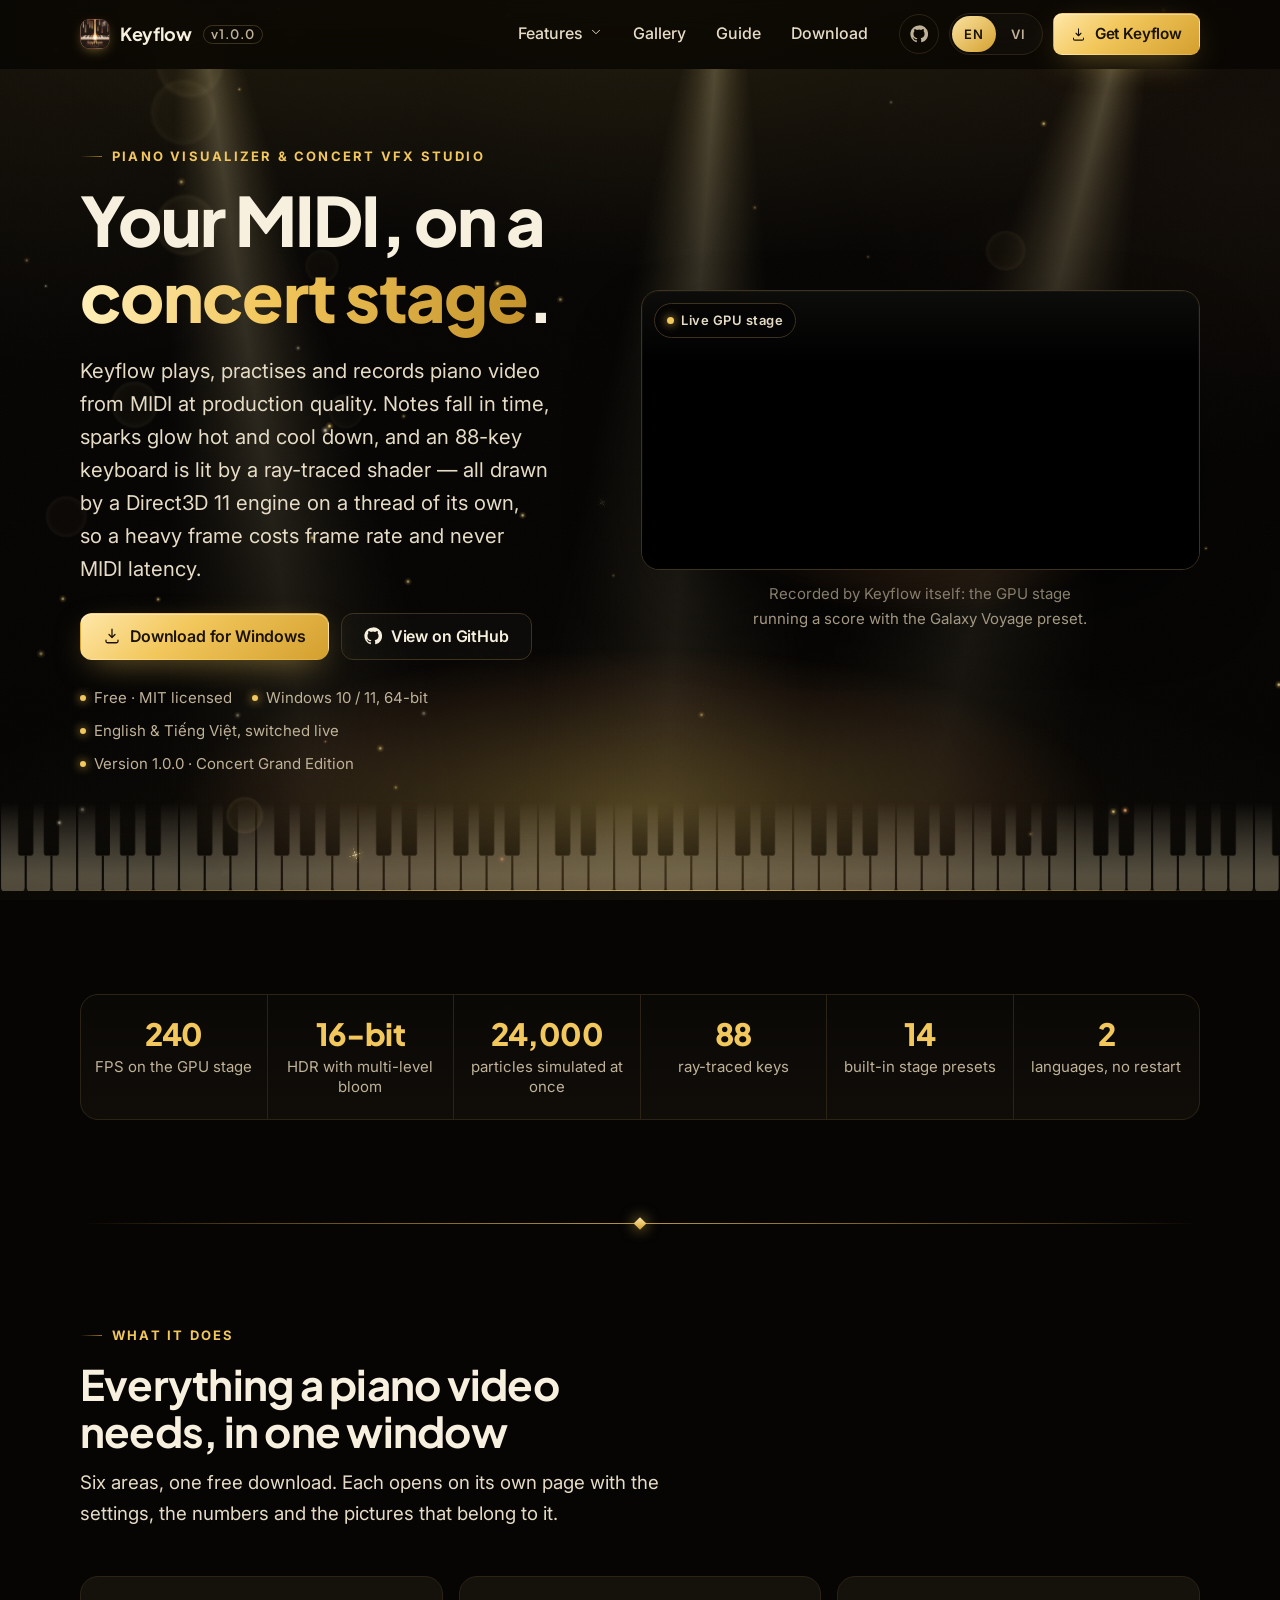
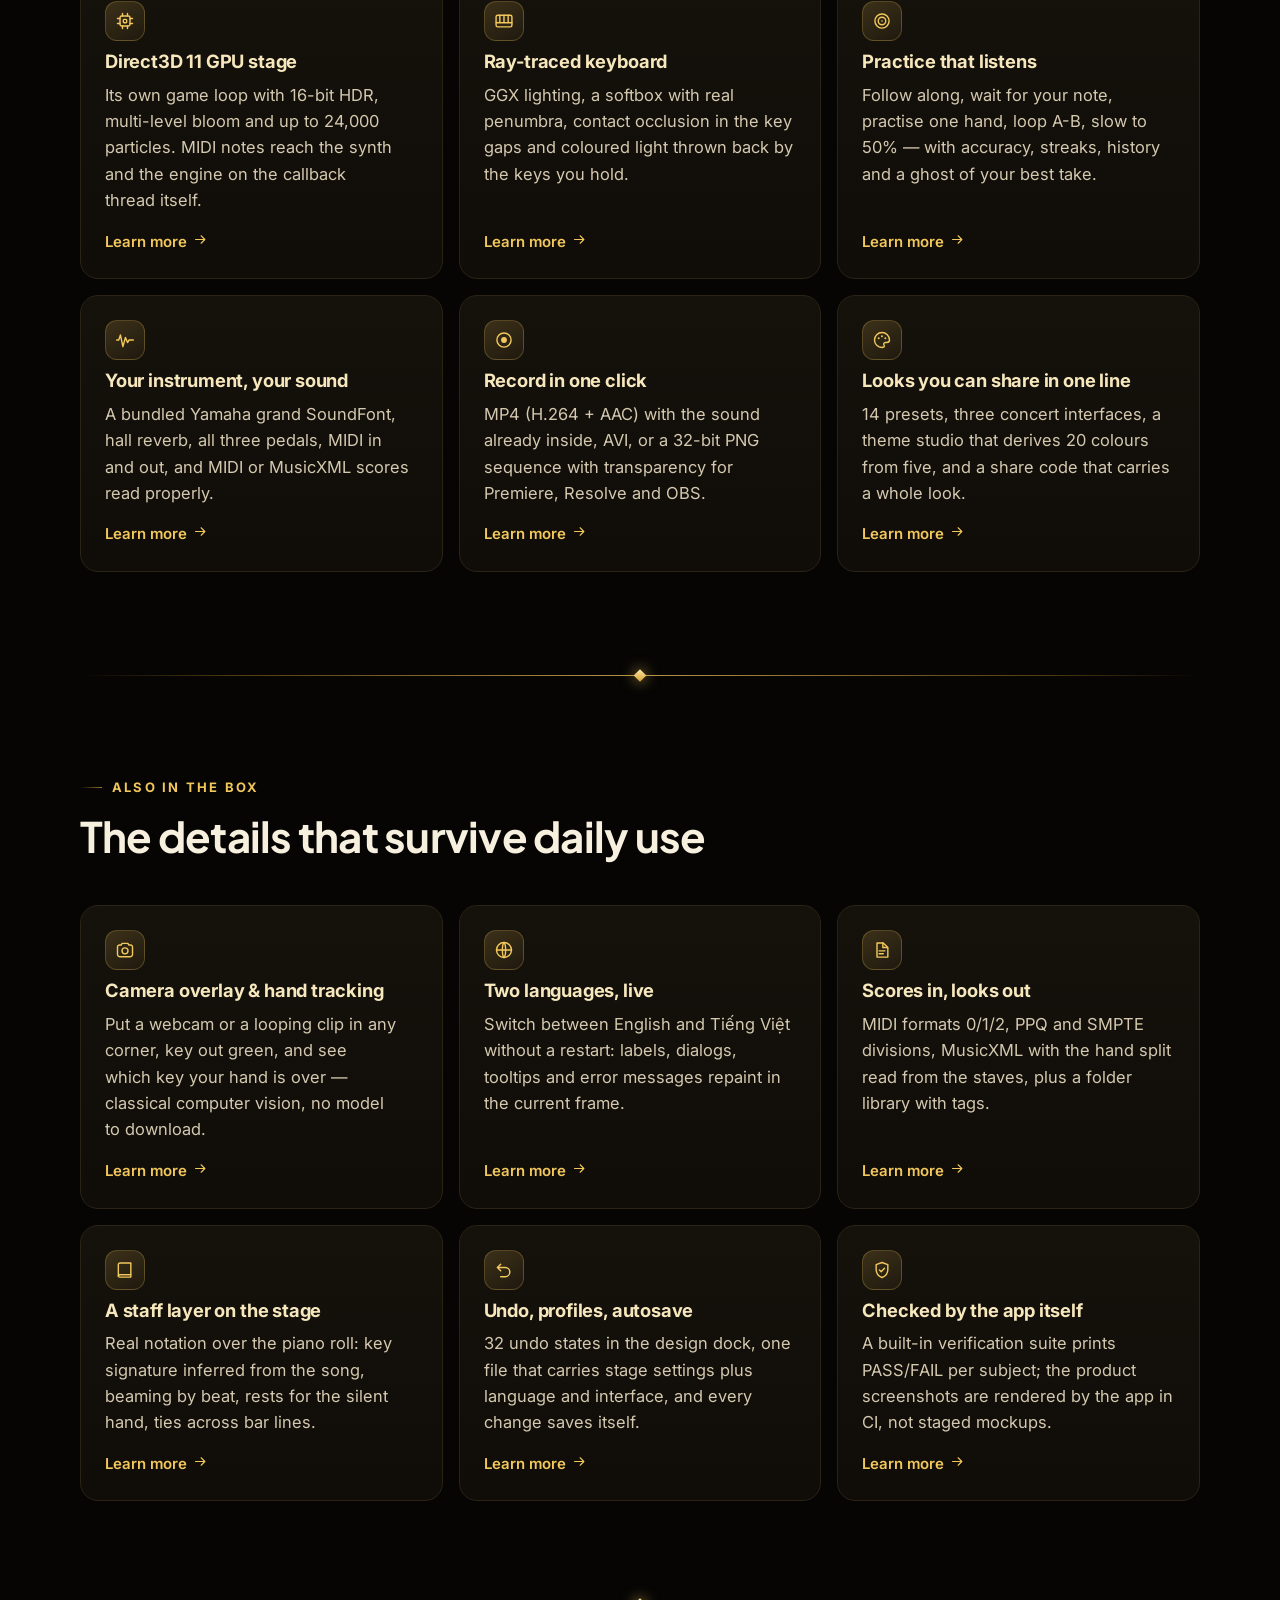
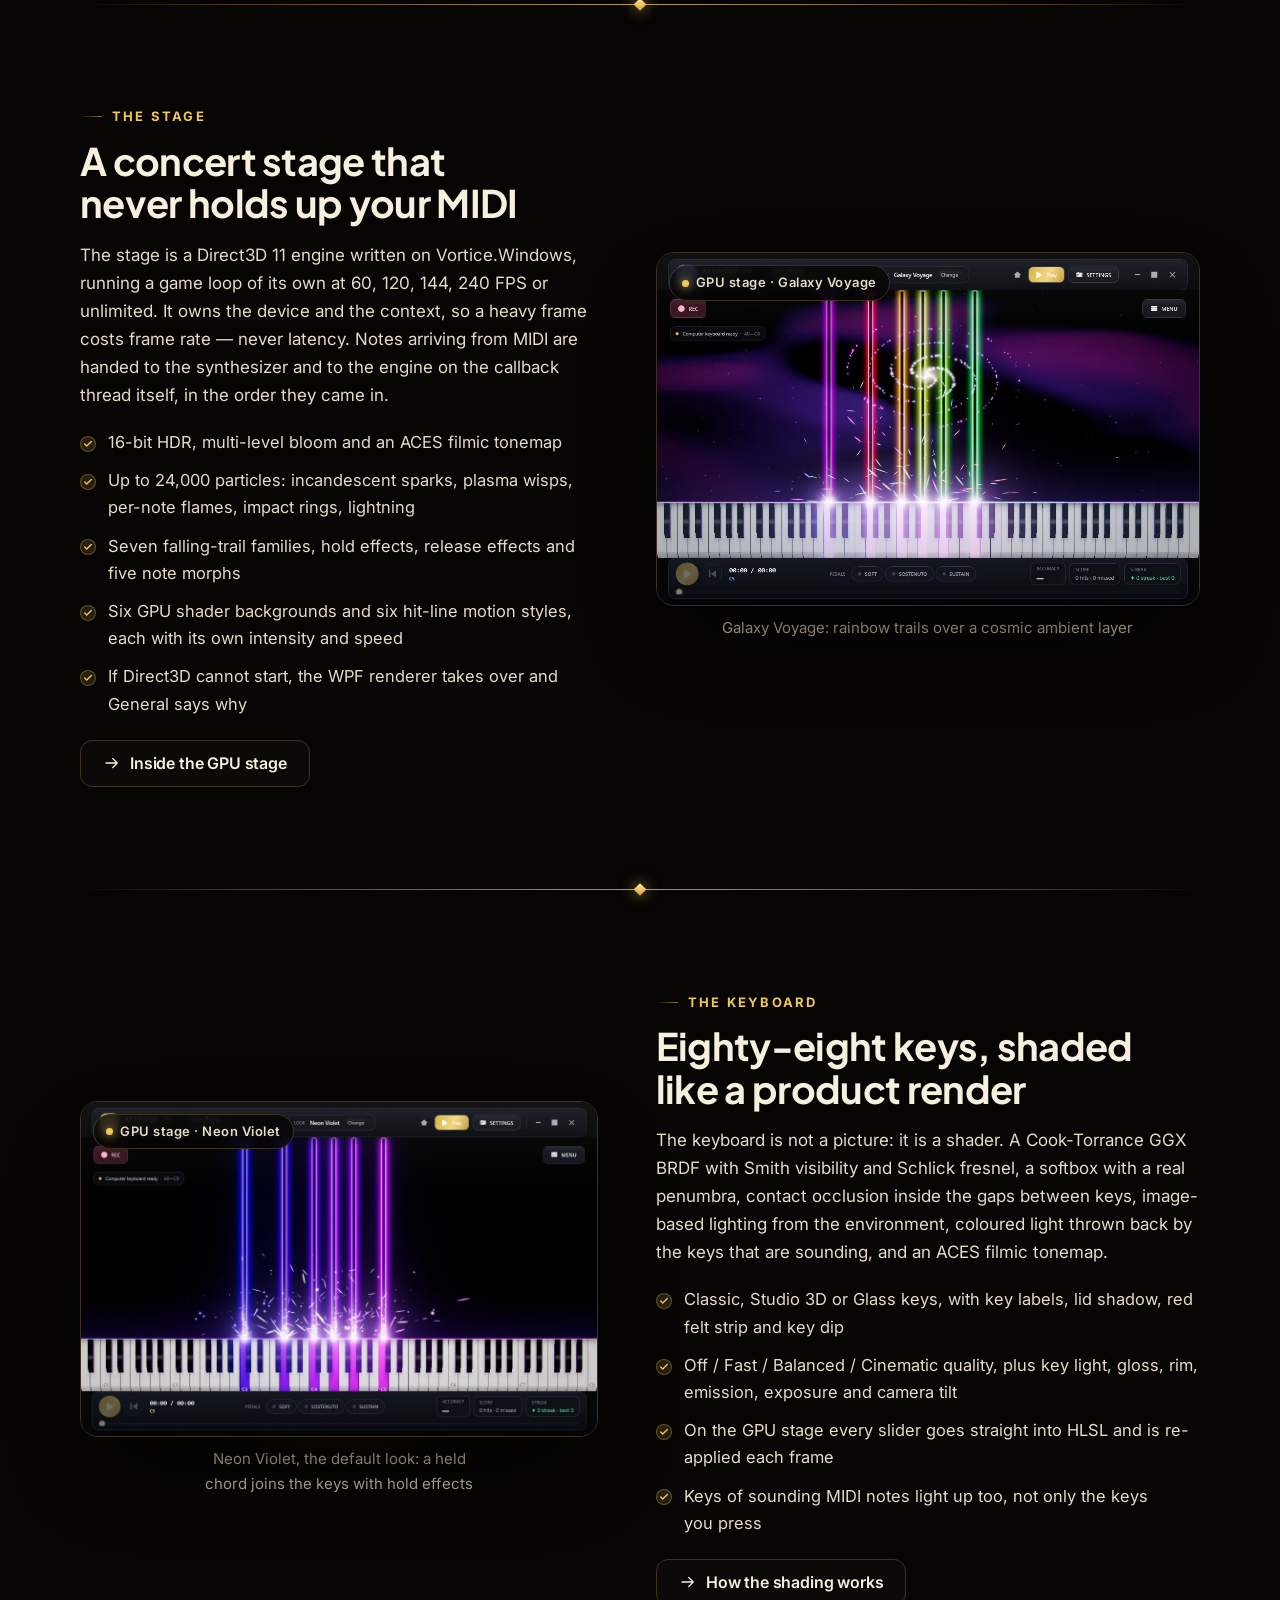
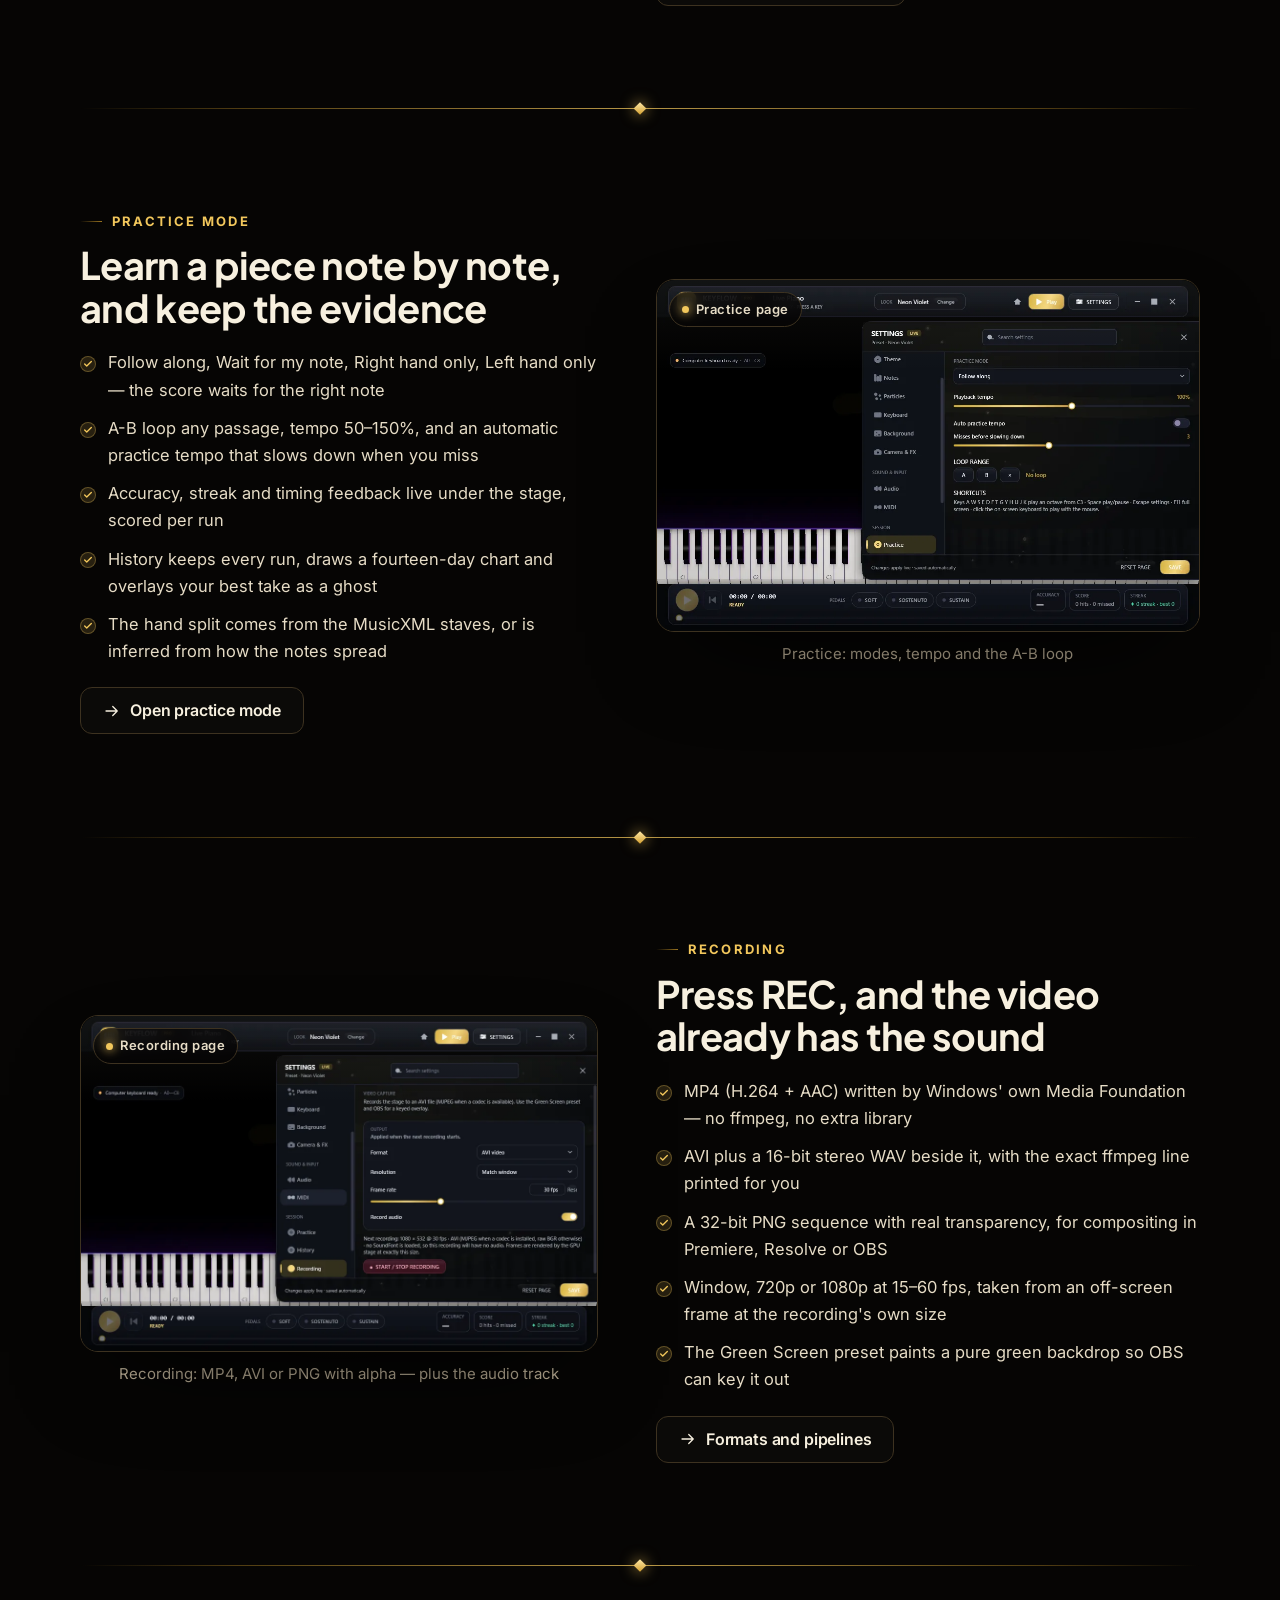
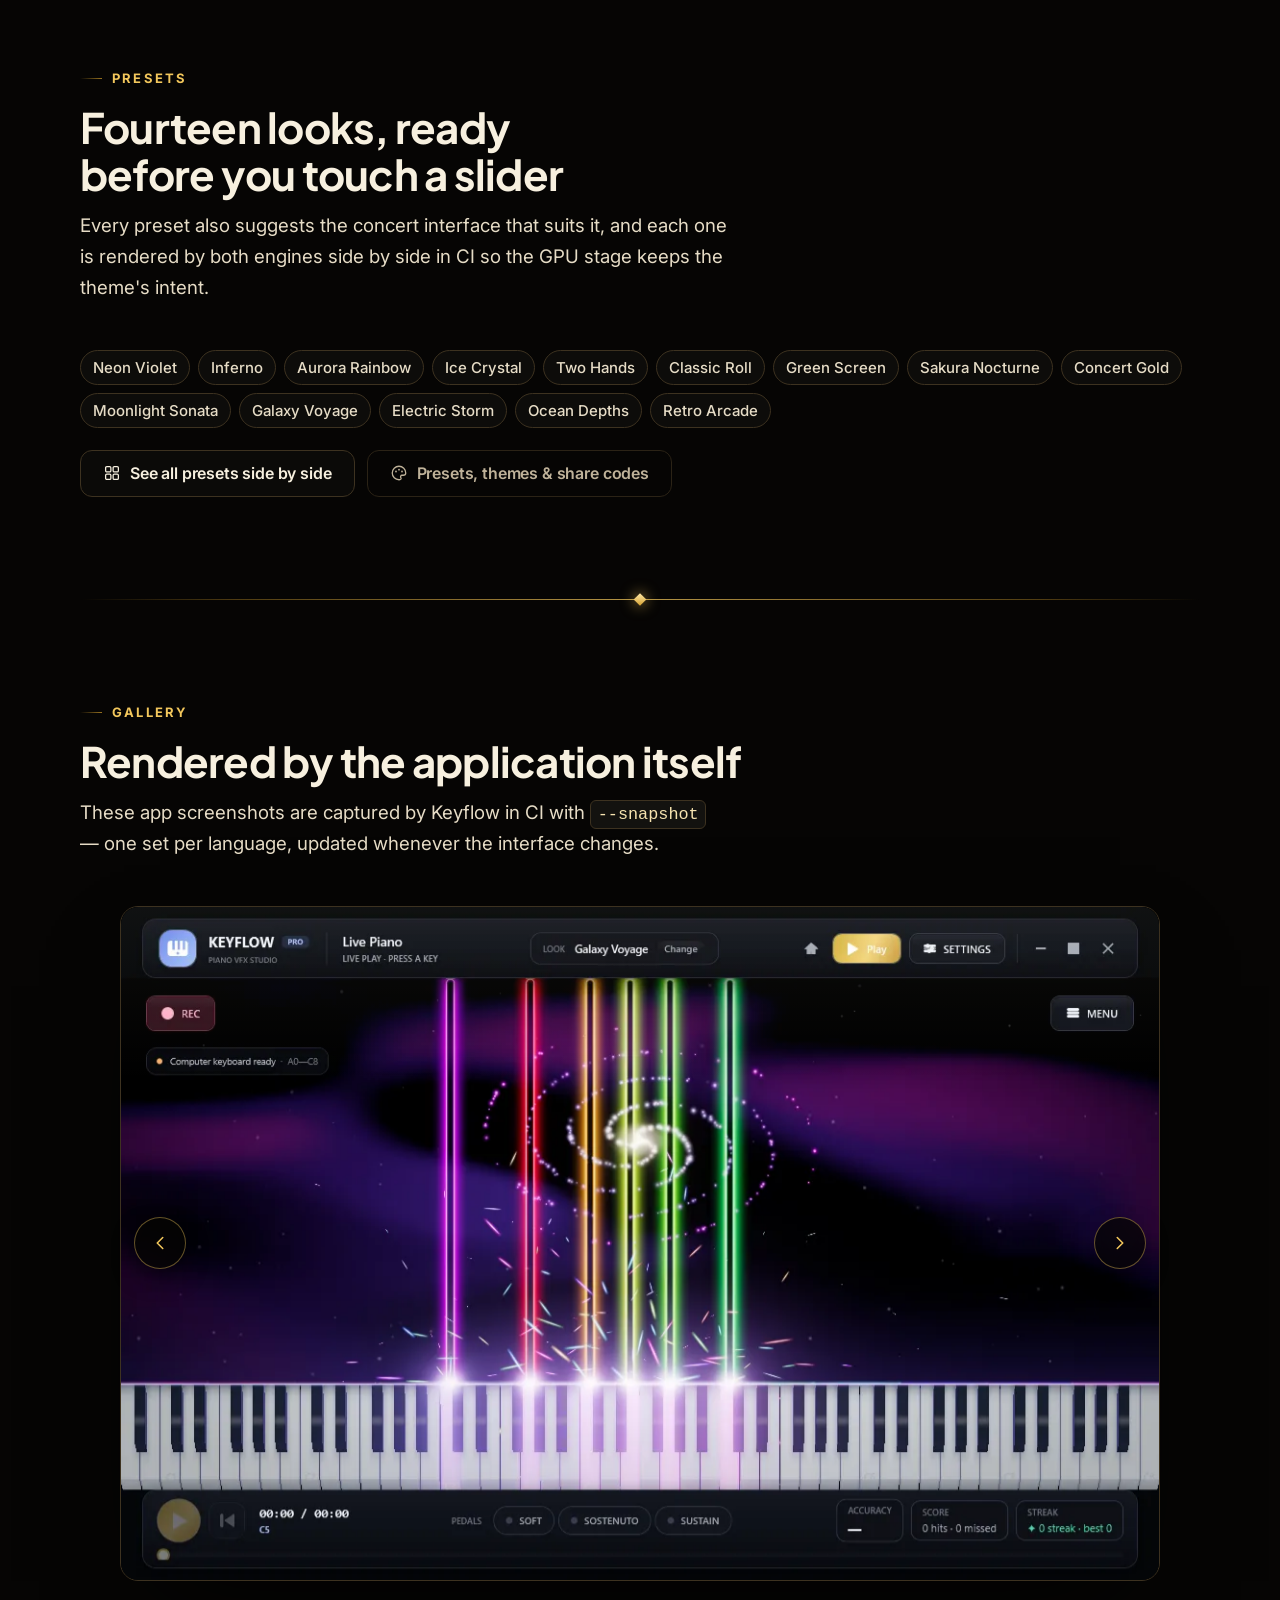
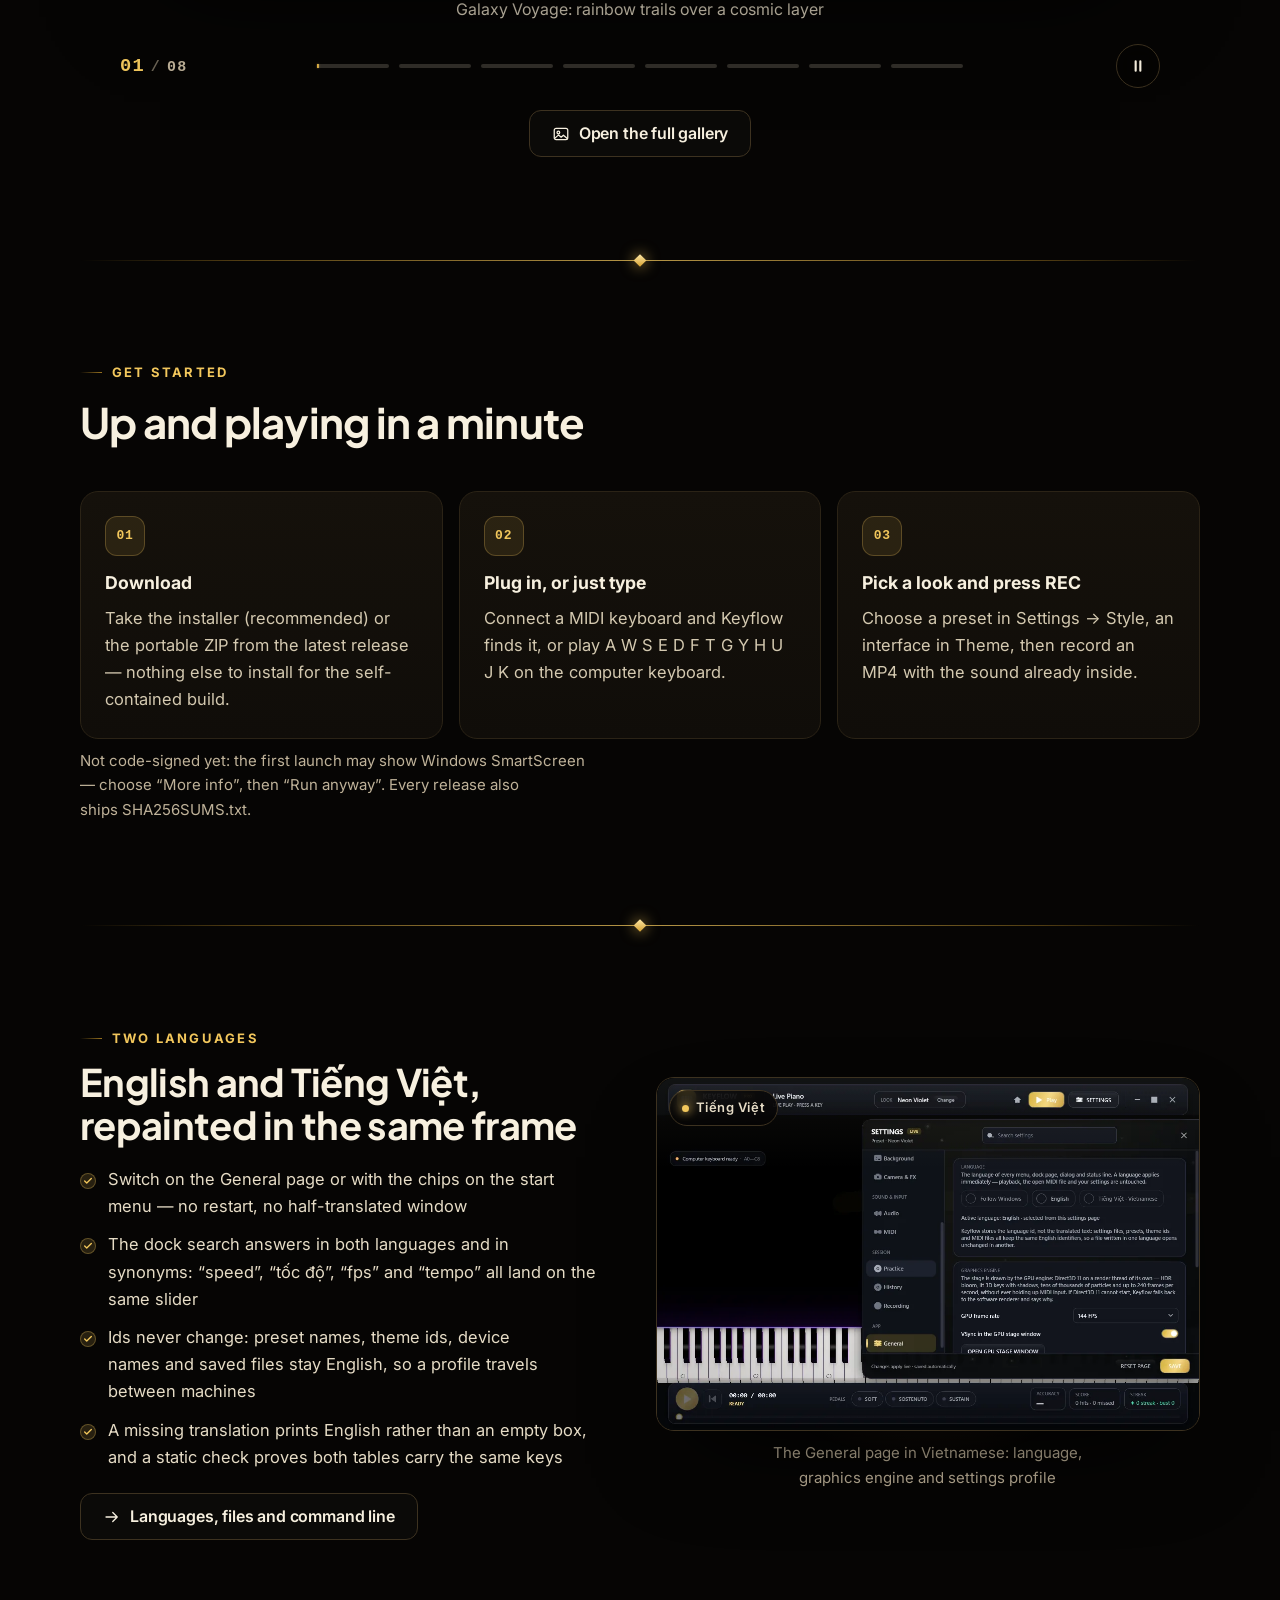
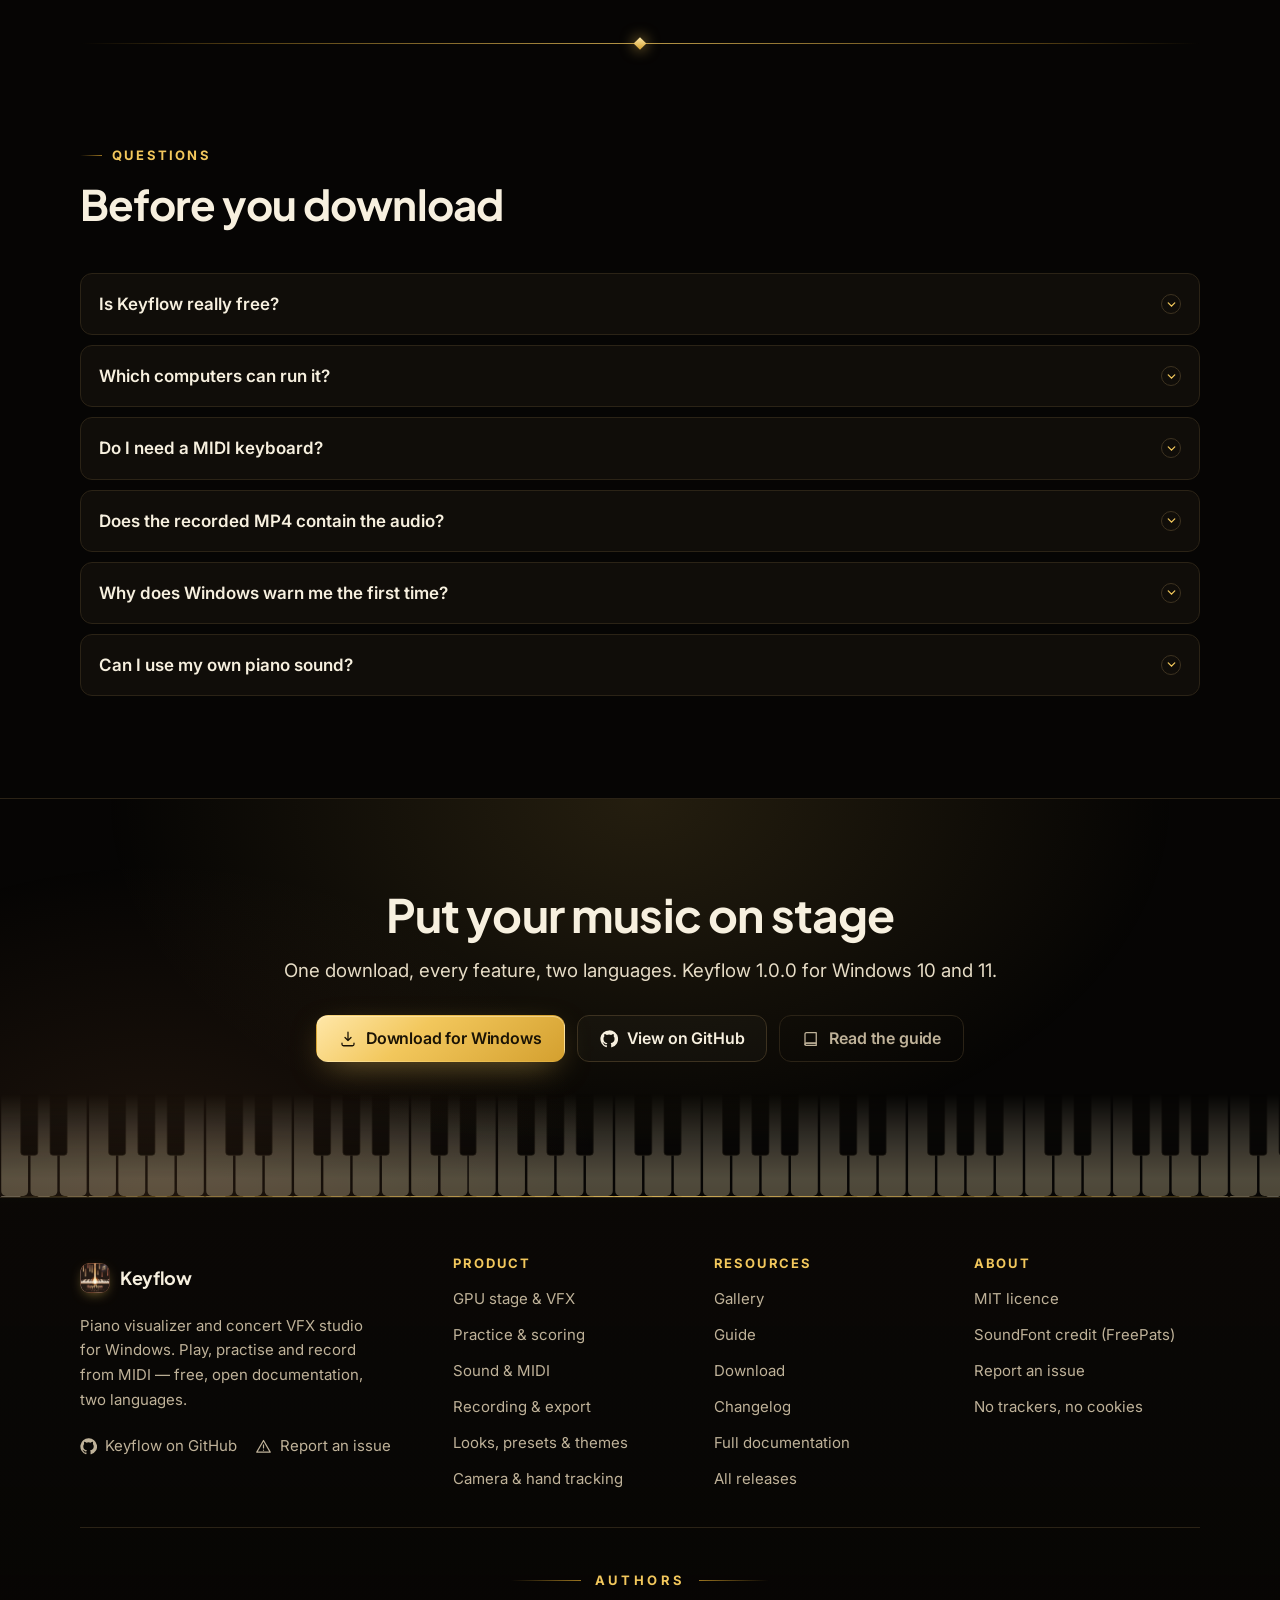
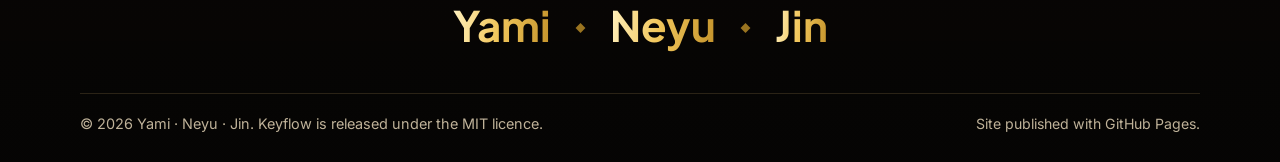
==== commit 47c07d6d: "Restore the original Keyflow recording as the review video media/showcase.mp4 is byte-identical to t" ====
--- a/index.html
+++ b/index.html
@@ -147,14 +147,14 @@
 <main id="main">
 <section class="hero"><div class="stage-fx stage-fx-hero" aria-hidden="true"><i class="beam b1"></i><i class="beam b2"></i><i class="beam b3"></i><i class="floor"></i><i class="keys"></i></div><div class="container hero-in"><div class="hero-copy"><p class="eyebrow" data-i18n="home.19">Piano visualizer & concert VFX studio</p><h1 data-i18n="home.20">Your MIDI, on a <em class="gold-text">concert stage</em>.</h1><p class="lead" data-i18n="home.21">Keyflow plays, practises and records piano video from MIDI at production quality. Notes fall in time, sparks glow hot and cool down, and an 88-key keyboard is lit by a ray-traced shader — all drawn by a Direct3D 11 engine on a thread of its own, so a heavy frame costs frame rate and never MIDI latency.</p><div class="actions"><a class="btn btn-gold" href="download.html"><svg viewBox="0 0 24 24" width="18" height="18" aria-hidden="true" focusable="false" fill="none" stroke="currentColor" stroke-width="1.7" stroke-linecap="round" stroke-linejoin="round"><path d="M12 3v11m0 0 4-4m-4 4-4-4M4 17.5V19a2 2 0 0 0 2 2h12a2 2 0 0 0 2-2v-1.5"/></svg> <span data-i18n="home.22">Download for Windows</span></a><a class="btn btn-ghost" href="https://github.com/lxmtuu/KeyFlow" target="_blank" rel="noopener"><svg viewBox="0 0 24 24" width="18" height="18" aria-hidden="true" focusable="false" fill="none" stroke="currentColor" stroke-width="1.7" stroke-linecap="round" stroke-linejoin="round"><path fill="currentColor" stroke="none" d="M12 .5a11.5 11.5 0 0 0-3.64 22.41c.58.1.79-.25.79-.56v-2c-3.2.7-3.88-1.37-3.88-1.37-.52-1.33-1.28-1.69-1.28-1.69-1.04-.71.08-.7.08-.7 1.15.08 1.76 1.19 1.76 1.19 1.03 1.76 2.69 1.25 3.35.96.1-.74.4-1.25.73-1.54-2.55-.29-5.24-1.28-5.24-5.69 0-1.26.45-2.28 1.19-3.09-.12-.29-.52-1.46.11-3.05 0 0 .97-.31 3.17 1.18a11 11 0 0 1 5.77 0c2.2-1.49 3.17-1.18 3.17-1.18.63 1.59.23 2.76.11 3.05.74.81 1.19 1.83 1.19 3.09 0 4.42-2.7 5.4-5.27 5.68.41.36.78 1.06.78 2.14v3.17c0 .31.21.67.8.56A11.5 11.5 0 0 0 12 .5Z"/></svg> <span data-i18n="home.23">View on GitHub</span></a></div><ul class="facts"><li data-i18n="home.24">Free · MIT licensed</li><li data-i18n="home.25">Windows 10 / 11, 64-bit</li><li data-i18n="home.26">English & Tiếng Việt, switched live</li><li data-i18n="home.27">Version 1.0.0 · Concert Grand Edition</li></ul></div><div class="hero-media"><figure class="hero-media" style="margin:0">
 <div class="frame">
-<span class="frame-badge"><span class="dot"></span><span data-i18n="home.2">Keyflow in motion</span></span>
+<span class="frame-badge"><span class="dot"></span><span data-i18n="home.2">Live GPU stage</span></span>
 <video controls muted loop playsinline autoplay preload="metadata" width="1080" height="608" data-poster-shot="stage-gpu-galaxy"
        poster="previews/en/stage-gpu-galaxy.png"
-       data-i18n-attr="aria-label=home.3" aria-label="Keyflow review video: the new mark, a stage-and-dock tour and one recorded take">
+       data-i18n-attr="aria-label=home.3" aria-label="Keyflow showcase: the GPU stage playing a score">
 <source src="media/showcase.mp4" type="video/mp4">
 </video>
 </div>
-<figcaption class="frame-cap" data-i18n="home.1">The new review cut: the Keyflow mark, a tour of the stage and docks, and one take the app recorded itself.</figcaption>
+<figcaption class="frame-cap" data-i18n="home.1">Recorded by Keyflow itself: the GPU stage running a score with the Galaxy Voyage preset.</figcaption>
 </figure></div></div></section>
 <section class="section band"><div class="container"><div class="stats"><div class="stat"><b data-i18n="home.28" data-count="240">240</b><span data-i18n="home.29">FPS on the GPU stage</span></div><div class="stat"><b data-i18n="home.30">16-bit</b><span data-i18n="home.31">HDR with multi-level bloom</span></div><div class="stat"><b data-i18n="home.32">24,000</b><span data-i18n="home.33">particles simulated at once</span></div><div class="stat"><b data-i18n="home.34" data-count="88">88</b><span data-i18n="home.35">ray-traced keys</span></div><div class="stat"><b data-i18n="home.36" data-count="14">14</b><span data-i18n="home.37">built-in stage presets</span></div><div class="stat"><b data-i18n="home.38" data-count="2">2</b><span data-i18n="home.39">languages, no restart</span></div></div></div></section>
 <section id="features" class="section"><div class="container"><div class="section-head"><p class="eyebrow" data-i18n="home.52">What it does</p><h2 data-i18n="home.53">Everything a piano video needs, in one window</h2><p class="sub" data-i18n="home.54">Six areas, one free download. Each opens on its own page with the settings, the numbers and the pictures that belong to it.</p></div><div class="grid"><a class="card reveal" href="features/stage.html" style="--d:0ms"><span class="ico"><svg viewBox="0 0 24 24" width="20" height="20" aria-hidden="true" focusable="false" fill="none" stroke="currentColor" stroke-width="1.7" stroke-linecap="round" stroke-linejoin="round"><path d="M9 3v3M15 3v3M9 18v3M15 18v3M3 9h3M3 15h3M18 9h3M18 15h3"/><rect x="6" y="6" width="12" height="12" rx="2"/><rect x="10" y="10" width="4" height="4" rx="1"/></svg></span><h3 data-i18n="home.40">Direct3D 11 GPU stage</h3><p data-i18n="home.41">Its own game loop with 16-bit HDR, multi-level bloom and up to 24,000 particles. MIDI notes reach the synth and the engine on the callback thread itself.</p><span class="card-more"><span data-i18n="ui.learn">Learn more</span> <span class="arw"><svg viewBox="0 0 24 24" width="15" height="15" aria-hidden="true" focusable="false" fill="none" stroke="currentColor" stroke-width="1.7" stroke-linecap="round" stroke-linejoin="round"><path d="M4 12h15m0 0-6-6m6 6-6 6"/></svg></span></span></a><a class="card reveal" href="features/stage.html#keyboard" style="--d:70ms"><span class="ico"><svg viewBox="0 0 24 24" width="20" height="20" aria-hidden="true" focusable="false" fill="none" stroke="currentColor" stroke-width="1.7" stroke-linecap="round" stroke-linejoin="round"><rect x="2.5" y="5" width="19" height="14" rx="2"/><path d="M7 5v9M12 5v9M17 5v9M2.5 14h19"/></svg></span><h3 data-i18n="home.42">Ray-traced keyboard</h3><p data-i18n="home.43">GGX lighting, a softbox with real penumbra, contact occlusion in the key gaps and coloured light thrown back by the keys you hold.</p><span class="card-more"><span data-i18n="ui.learn">Learn more</span> <span class="arw"><svg viewBox="0 0 24 24" width="15" height="15" aria-hidden="true" focusable="false" fill="none" stroke="currentColor" stroke-width="1.7" stroke-linecap="round" stroke-linejoin="round"><path d="M4 12h15m0 0-6-6m6 6-6 6"/></svg></span></span></a><a class="card reveal" href="features/practice.html" style="--d:140ms"><span class="ico"><svg viewBox="0 0 24 24" width="20" height="20" aria-hidden="true" focusable="false" fill="none" stroke="currentColor" stroke-width="1.7" stroke-linecap="round" stroke-linejoin="round"><circle cx="12" cy="12" r="8.5"/><circle cx="12" cy="12" r="4.5"/><circle cx="12" cy="12" r="1" fill="currentColor" stroke="none"/></svg></span><h3 data-i18n="home.44">Practice that listens</h3><p data-i18n="home.45">Follow along, wait for your note, practise one hand, loop A-B, slow to 50% — with accuracy, streaks, history and a ghost of your best take.</p><span class="card-more"><span data-i18n="ui.learn">Learn more</span> <span class="arw"><svg viewBox="0 0 24 24" width="15" height="15" aria-hidden="true" focusable="false" fill="none" stroke="currentColor" stroke-width="1.7" stroke-linecap="round" stroke-linejoin="round"><path d="M4 12h15m0 0-6-6m6 6-6 6"/></svg></span></span></a><a class="card reveal" href="features/sound.html" style="--d:0ms"><span class="ico"><svg viewBox="0 0 24 24" width="20" height="20" aria-hidden="true" focusable="false" fill="none" stroke="currentColor" stroke-width="1.7" stroke-linecap="round" stroke-linejoin="round"><path d="M2 12h2.5l2-6 3 14 3-11 2.5 6 2-3H22"/></svg></span><h3 data-i18n="home.46">Your instrument, your sound</h3><p data-i18n="home.47">A bundled Yamaha grand SoundFont, hall reverb, all three pedals, MIDI in and out, and MIDI or MusicXML scores read properly.</p><span class="card-more"><span data-i18n="ui.learn">Learn more</span> <span class="arw"><svg viewBox="0 0 24 24" width="15" height="15" aria-hidden="true" focusable="false" fill="none" stroke="currentColor" stroke-width="1.7" stroke-linecap="round" stroke-linejoin="round"><path d="M4 12h15m0 0-6-6m6 6-6 6"/></svg></span></span></a><a class="card reveal" href="features/recording.html" style="--d:70ms"><span class="ico"><svg viewBox="0 0 24 24" width="20" height="20" aria-hidden="true" focusable="false" fill="none" stroke="currentColor" stroke-width="1.7" stroke-linecap="round" stroke-linejoin="round"><circle cx="12" cy="12" r="8.5"/><circle cx="12" cy="12" r="3.5" fill="currentColor" stroke="none"/></svg></span><h3 data-i18n="home.48">Record in one click</h3><p data-i18n="home.49">MP4 (H.264 + AAC) with the sound already inside, AVI, or a 32-bit PNG sequence with transparency for Premiere, Resolve and OBS.</p><span class="card-more"><span data-i18n="ui.learn">Learn more</span> <span class="arw"><svg viewBox="0 0 24 24" width="15" height="15" aria-hidden="true" focusable="false" fill="none" stroke="currentColor" stroke-width="1.7" stroke-linecap="round" stroke-linejoin="round"><path d="M4 12h15m0 0-6-6m6 6-6 6"/></svg></span></span></a><a class="card reveal" href="features/design.html" style="--d:140ms"><span class="ico"><svg viewBox="0 0 24 24" width="20" height="20" aria-hidden="true" focusable="false" fill="none" stroke="currentColor" stroke-width="1.7" stroke-linecap="round" stroke-linejoin="round"><path d="M12 21a9 9 0 1 1 9-9c0 2-1.6 3-3.4 3H16a2 2 0 0 0-1.4 3.4c.5.6.2 1.6-.6 2A8.9 8.9 0 0 1 12 21Z"/><circle cx="8" cy="10" r="1.2" fill="currentColor" stroke="none"/><circle cx="12" cy="7.5" r="1.2" fill="currentColor" stroke="none"/><circle cx="16" cy="10" r="1.2" fill="currentColor" stroke="none"/></svg></span><h3 data-i18n="home.50">Looks you can share in one line</h3><p data-i18n="home.51">14 presets, three concert interfaces, a theme studio that derives 20 colours from five, and a share code that carries a whole look.</p><span class="card-more"><span data-i18n="ui.learn">Learn more</span> <span class="arw"><svg viewBox="0 0 24 24" width="15" height="15" aria-hidden="true" focusable="false" fill="none" stroke="currentColor" stroke-width="1.7" stroke-linecap="round" stroke-linejoin="round"><path d="M4 12h15m0 0-6-6m6 6-6 6"/></svg></span></span></a></div></div></section>
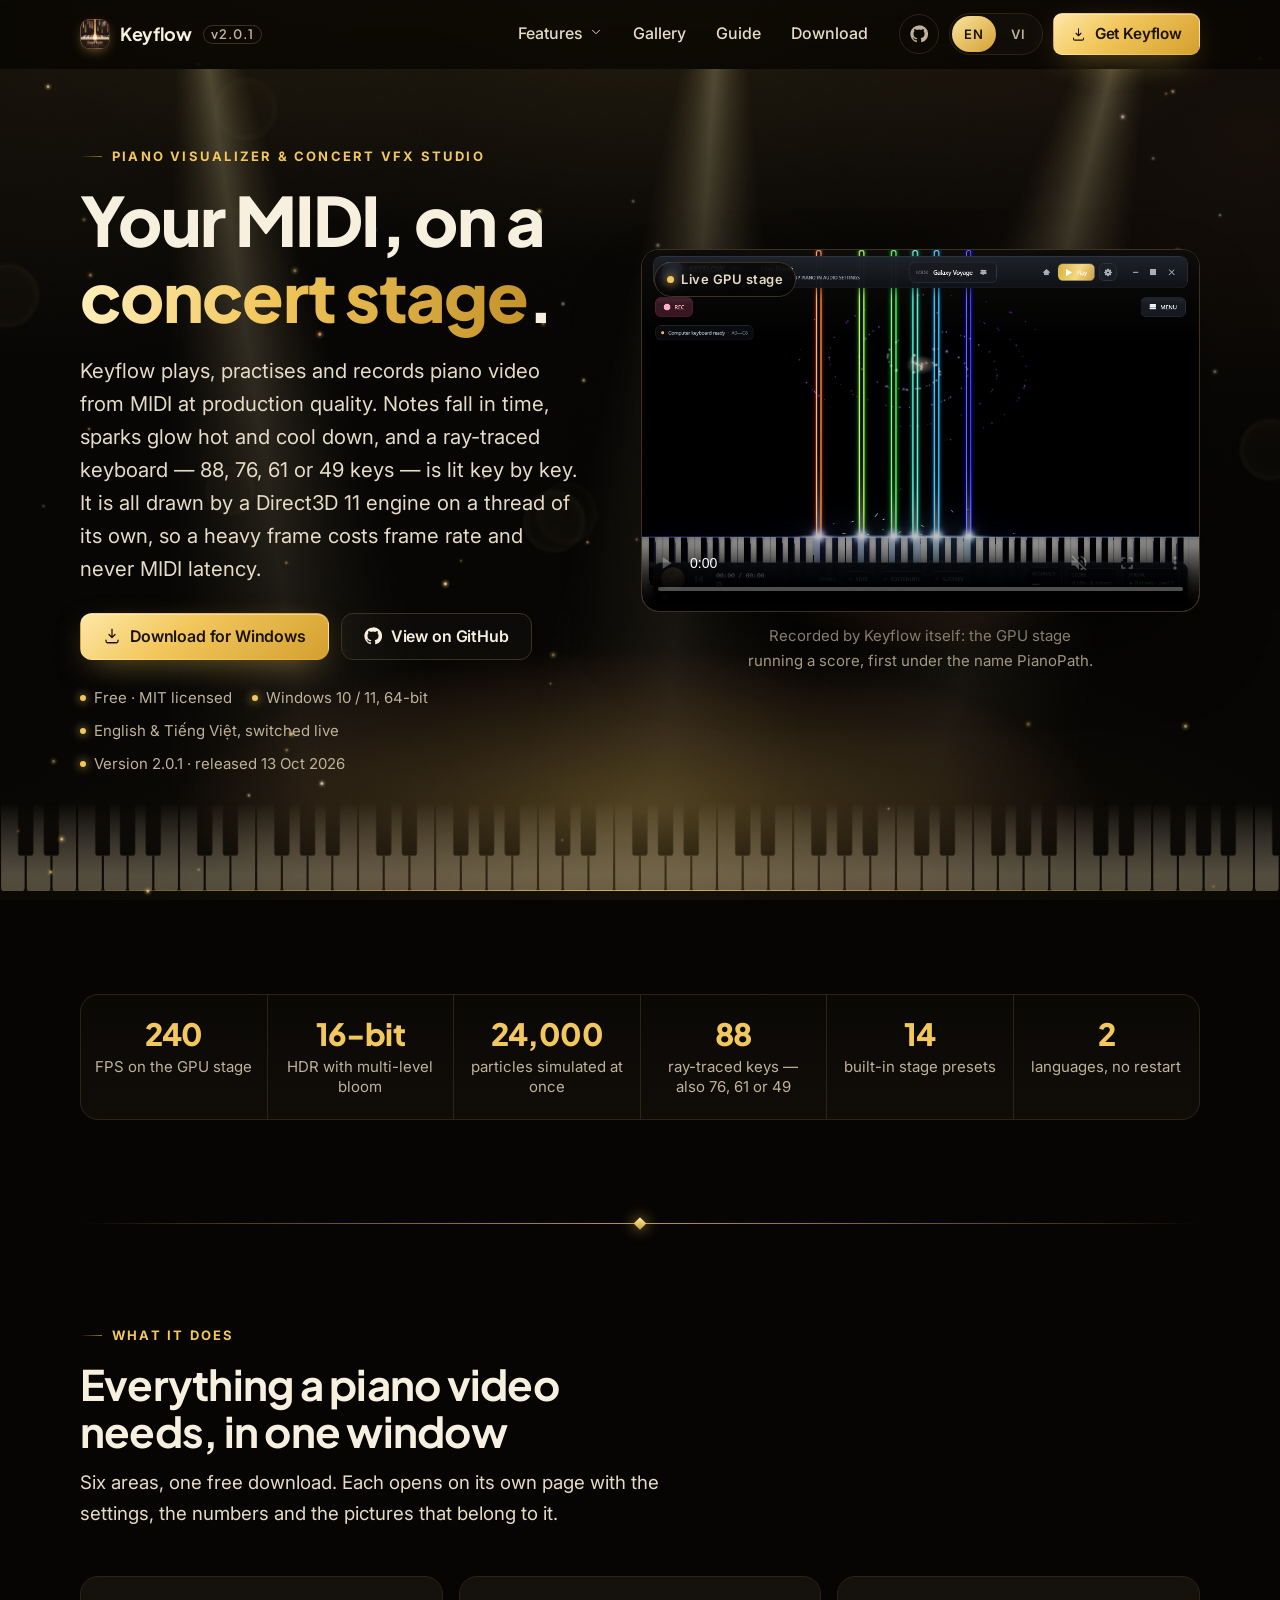
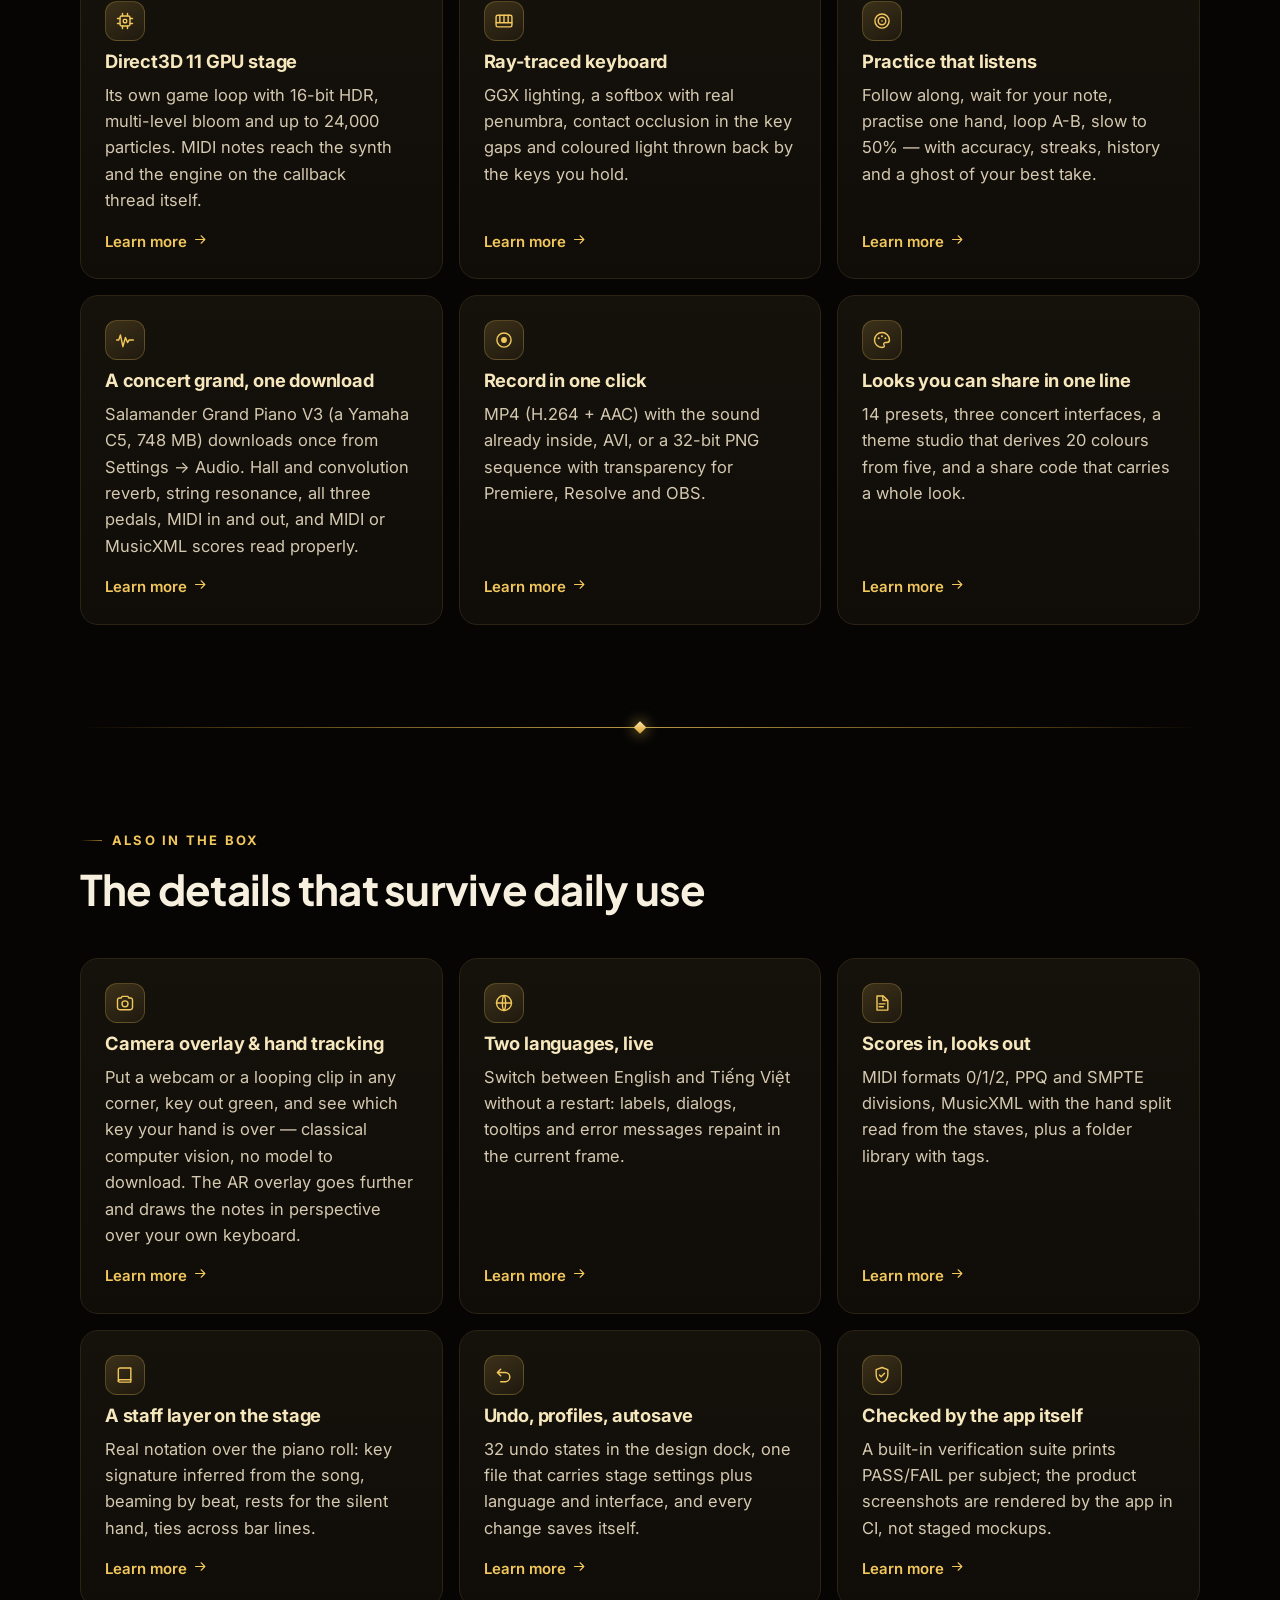
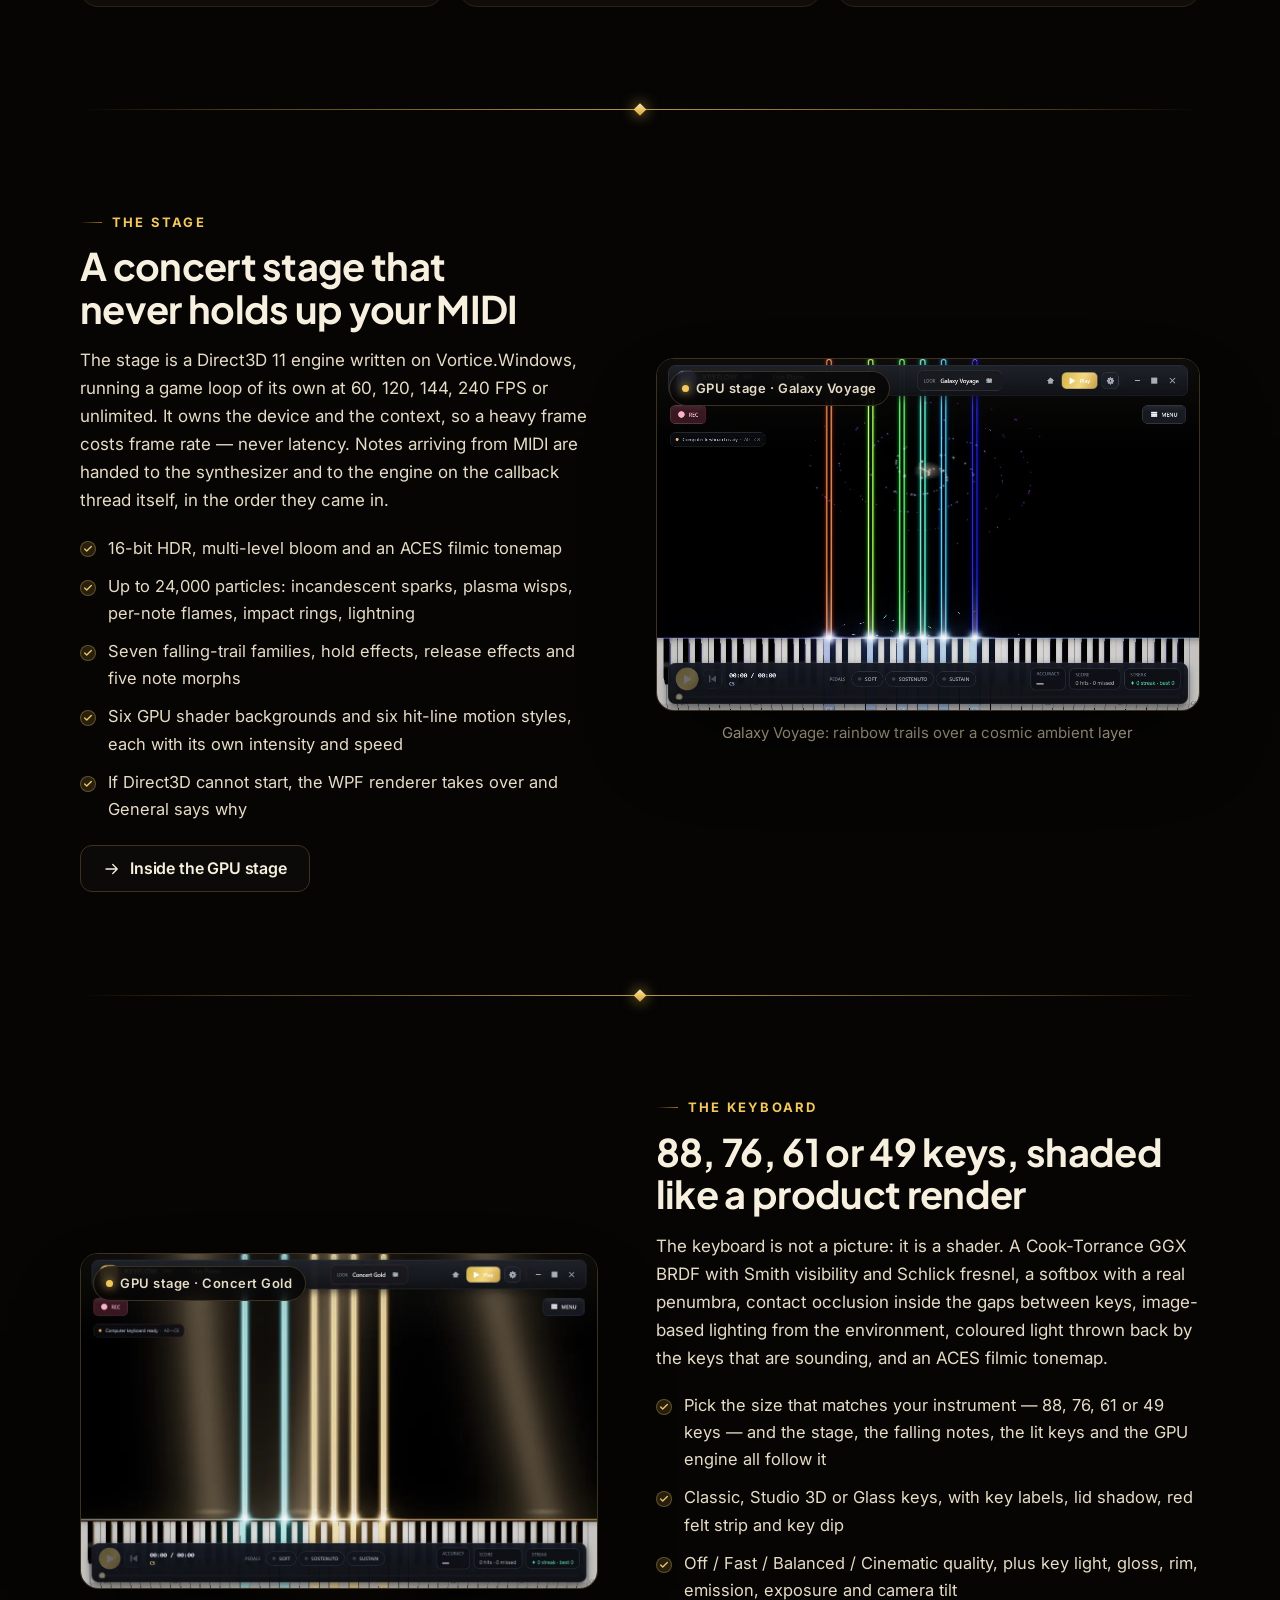
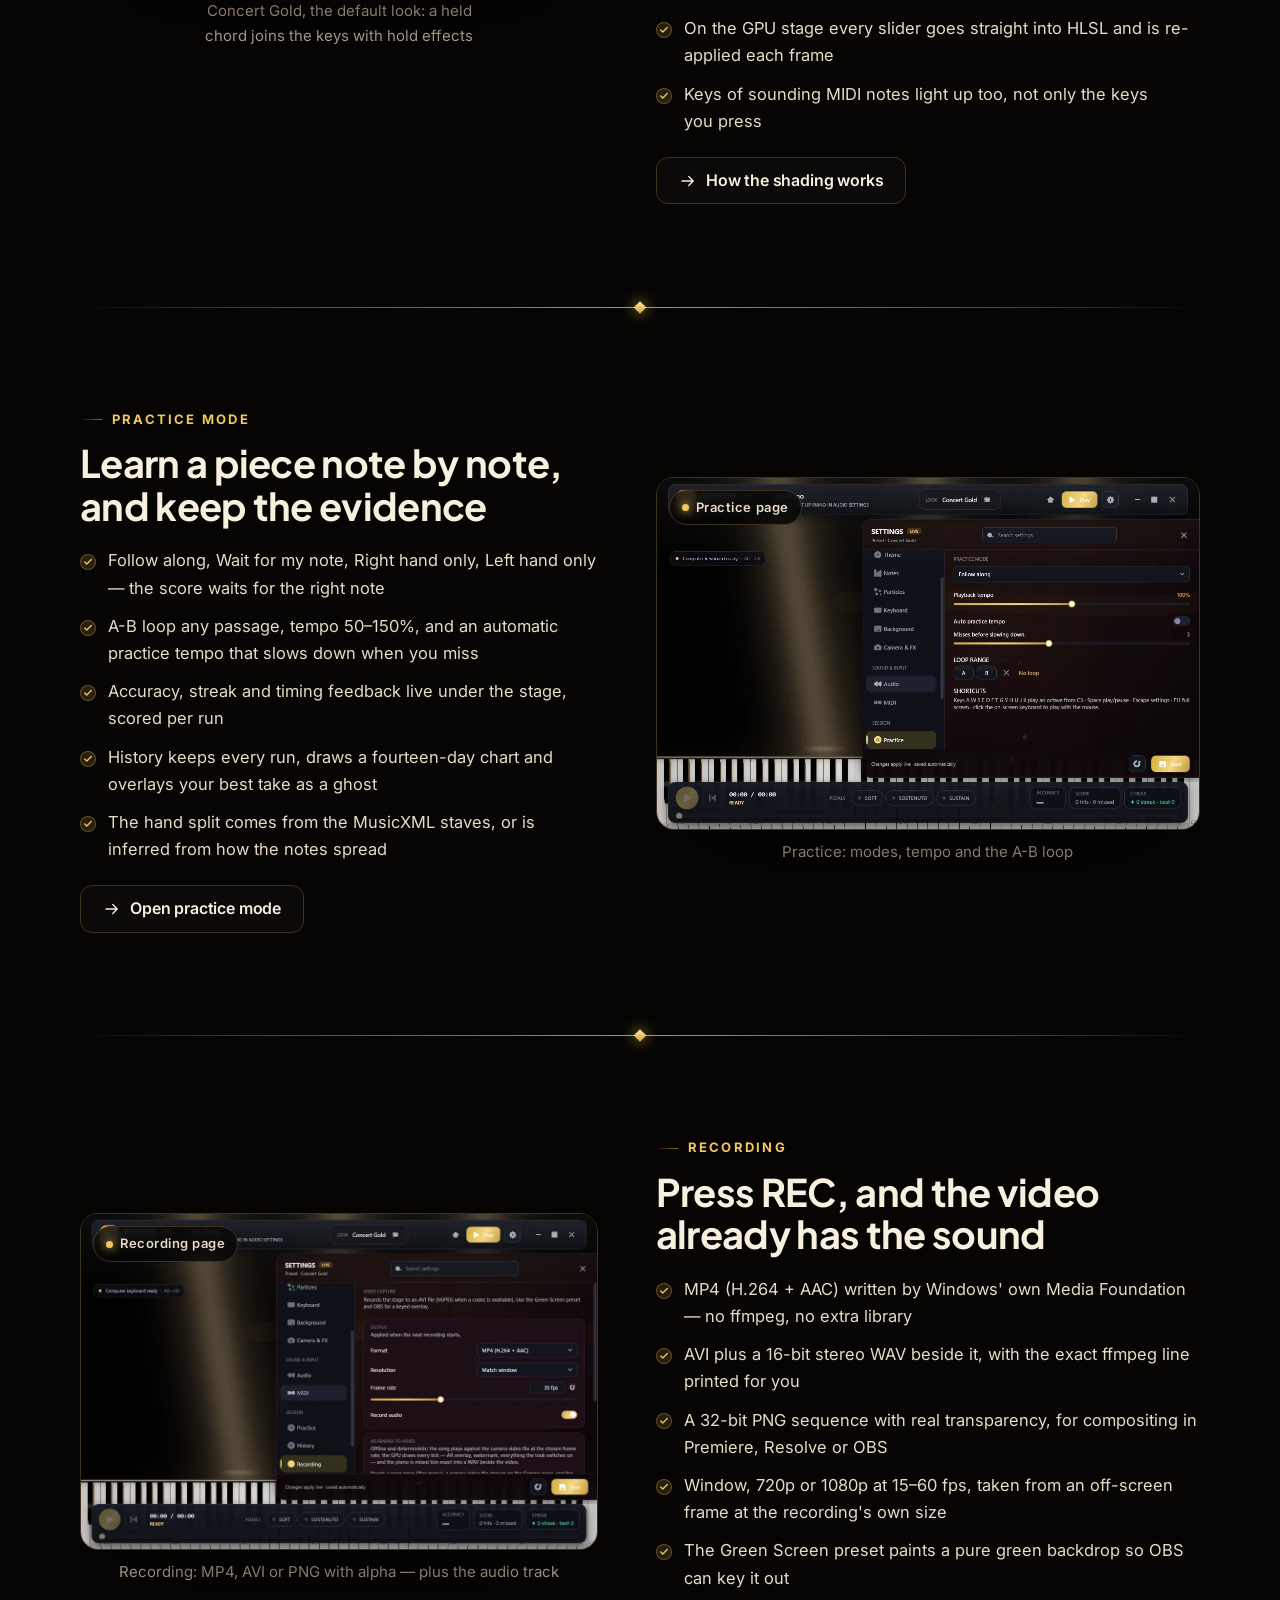
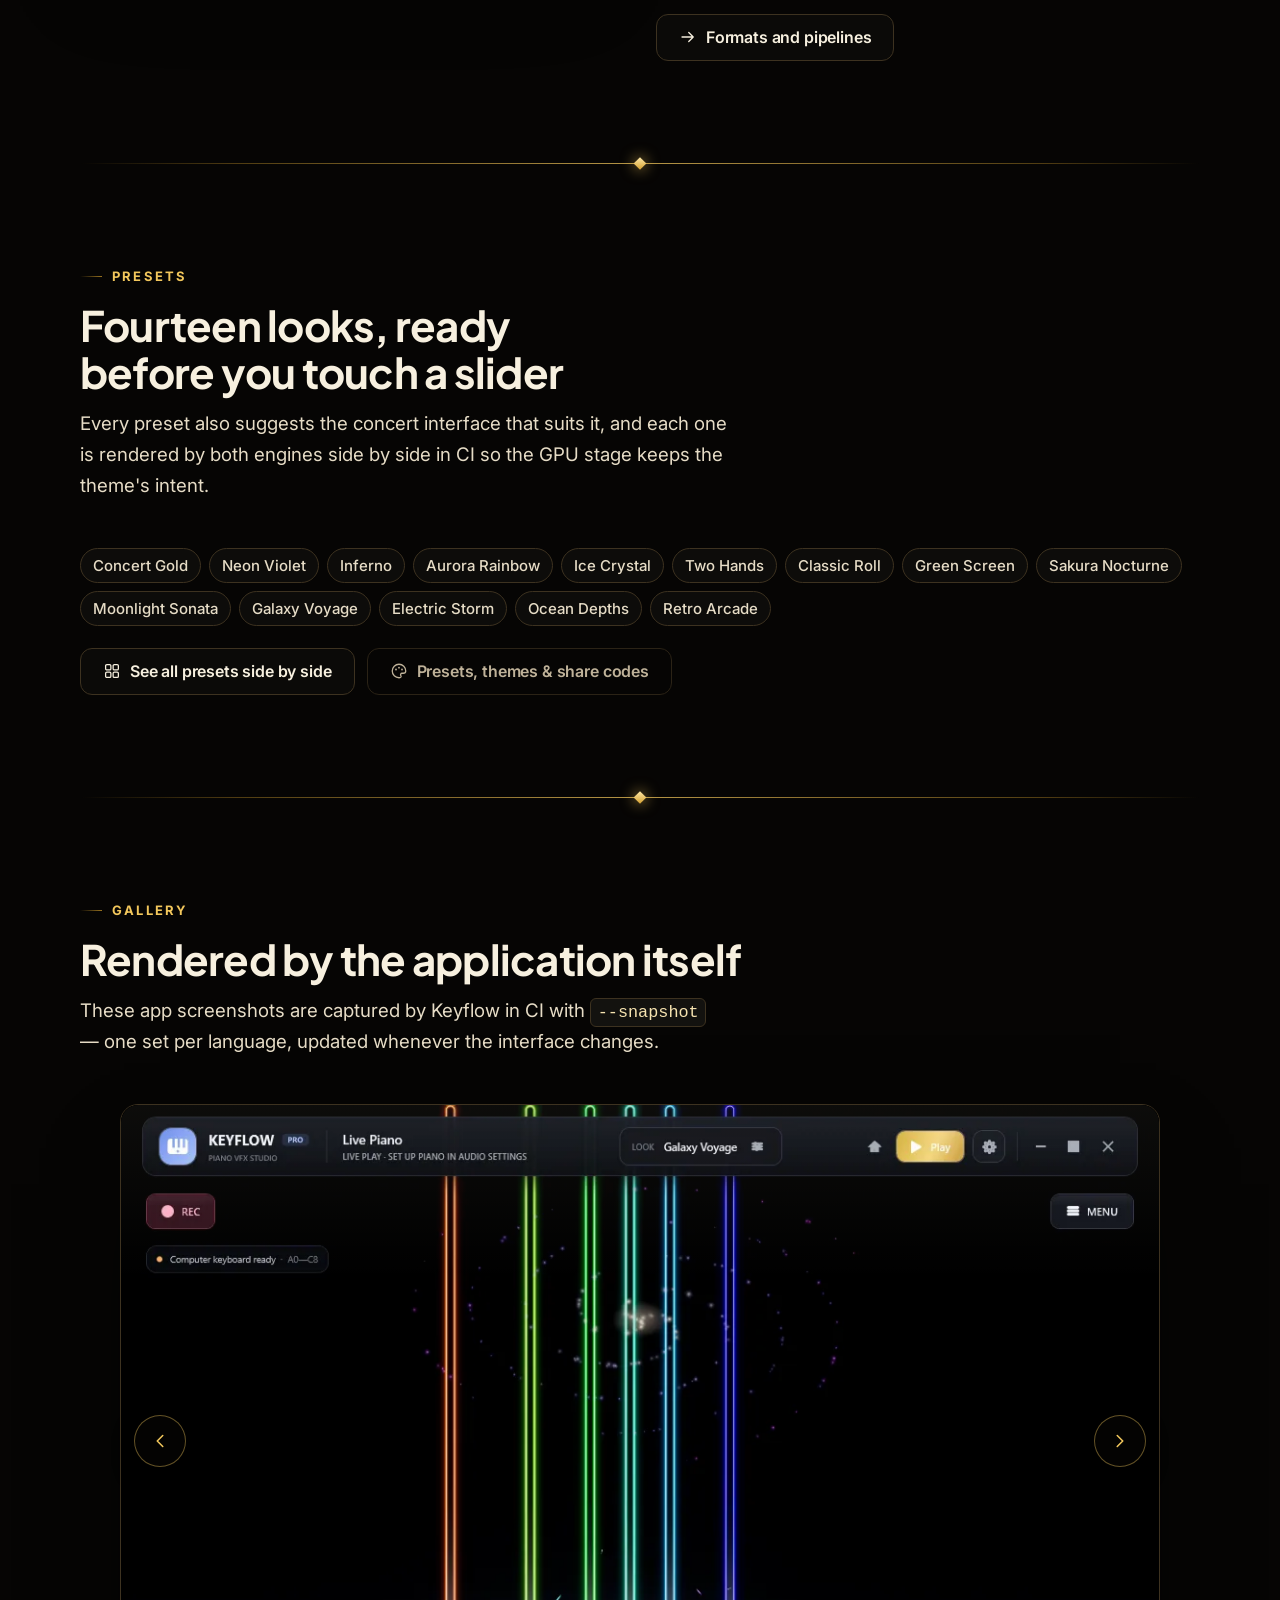
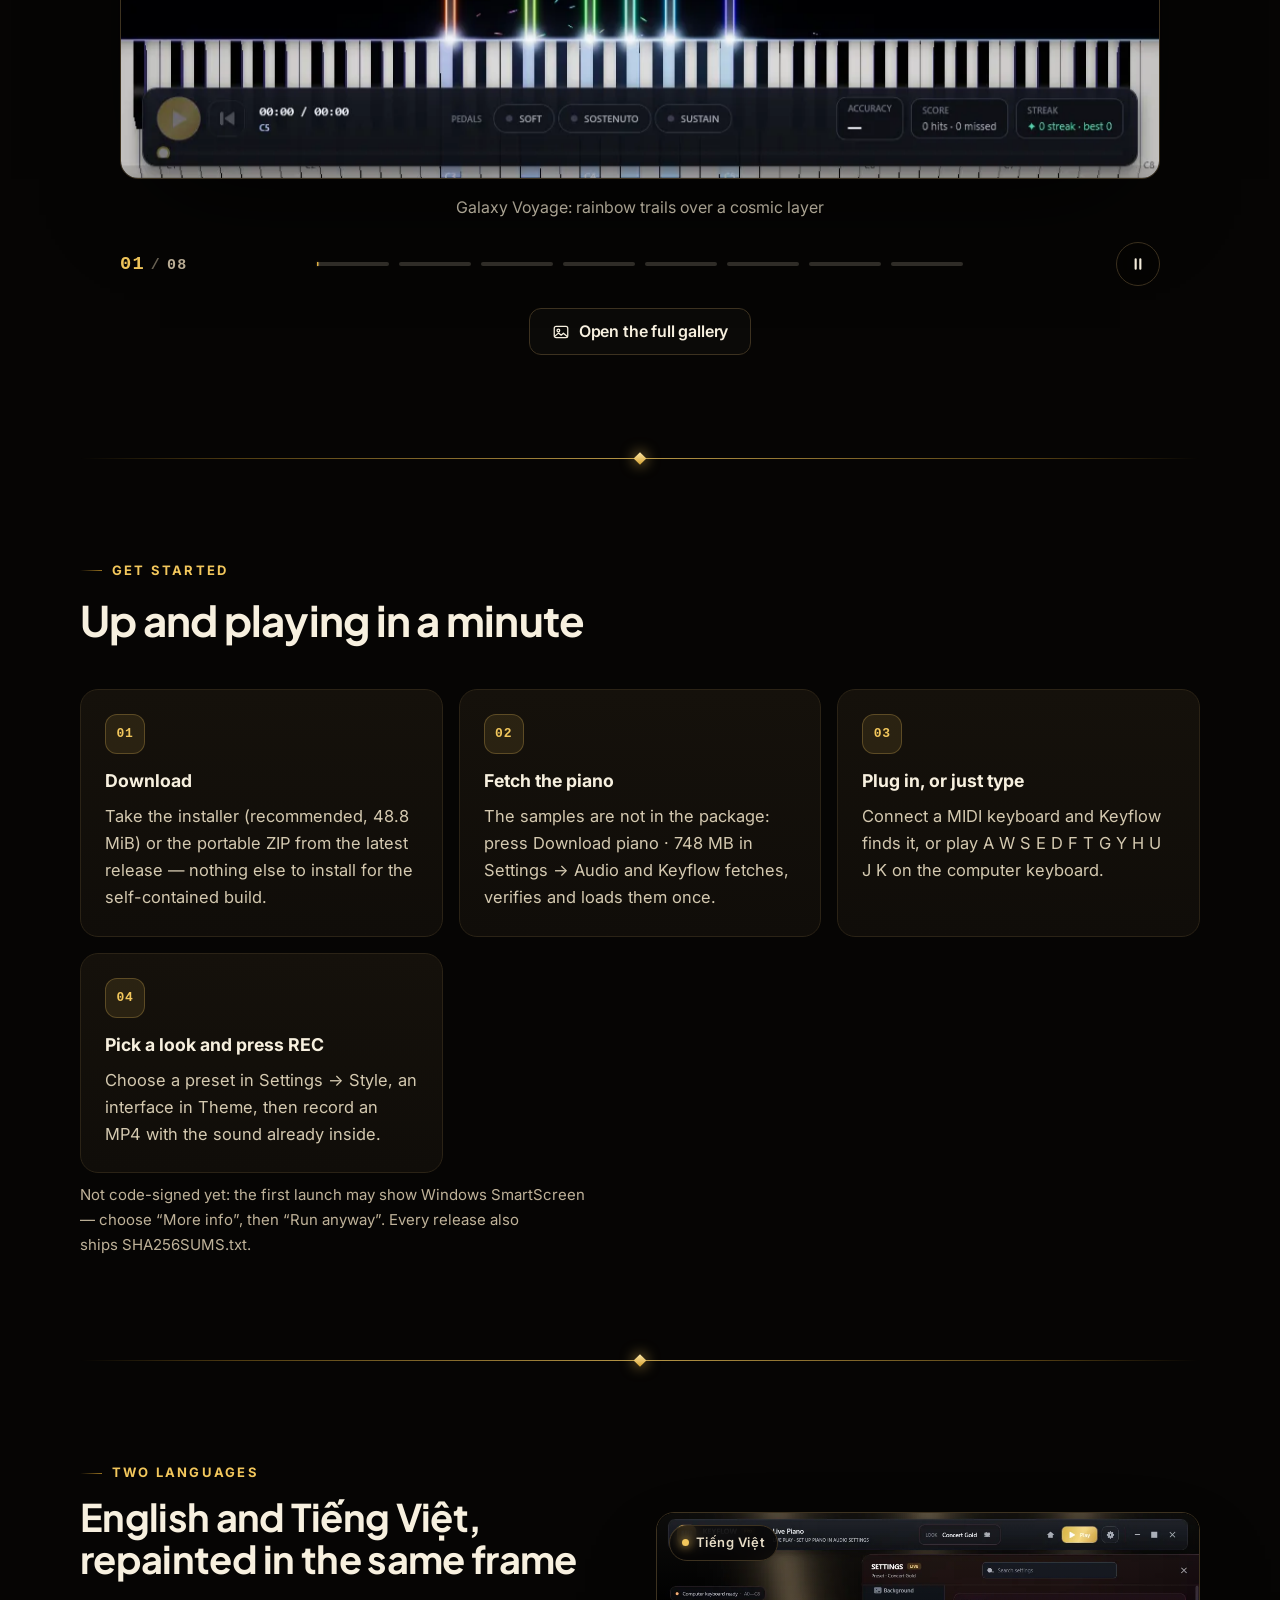
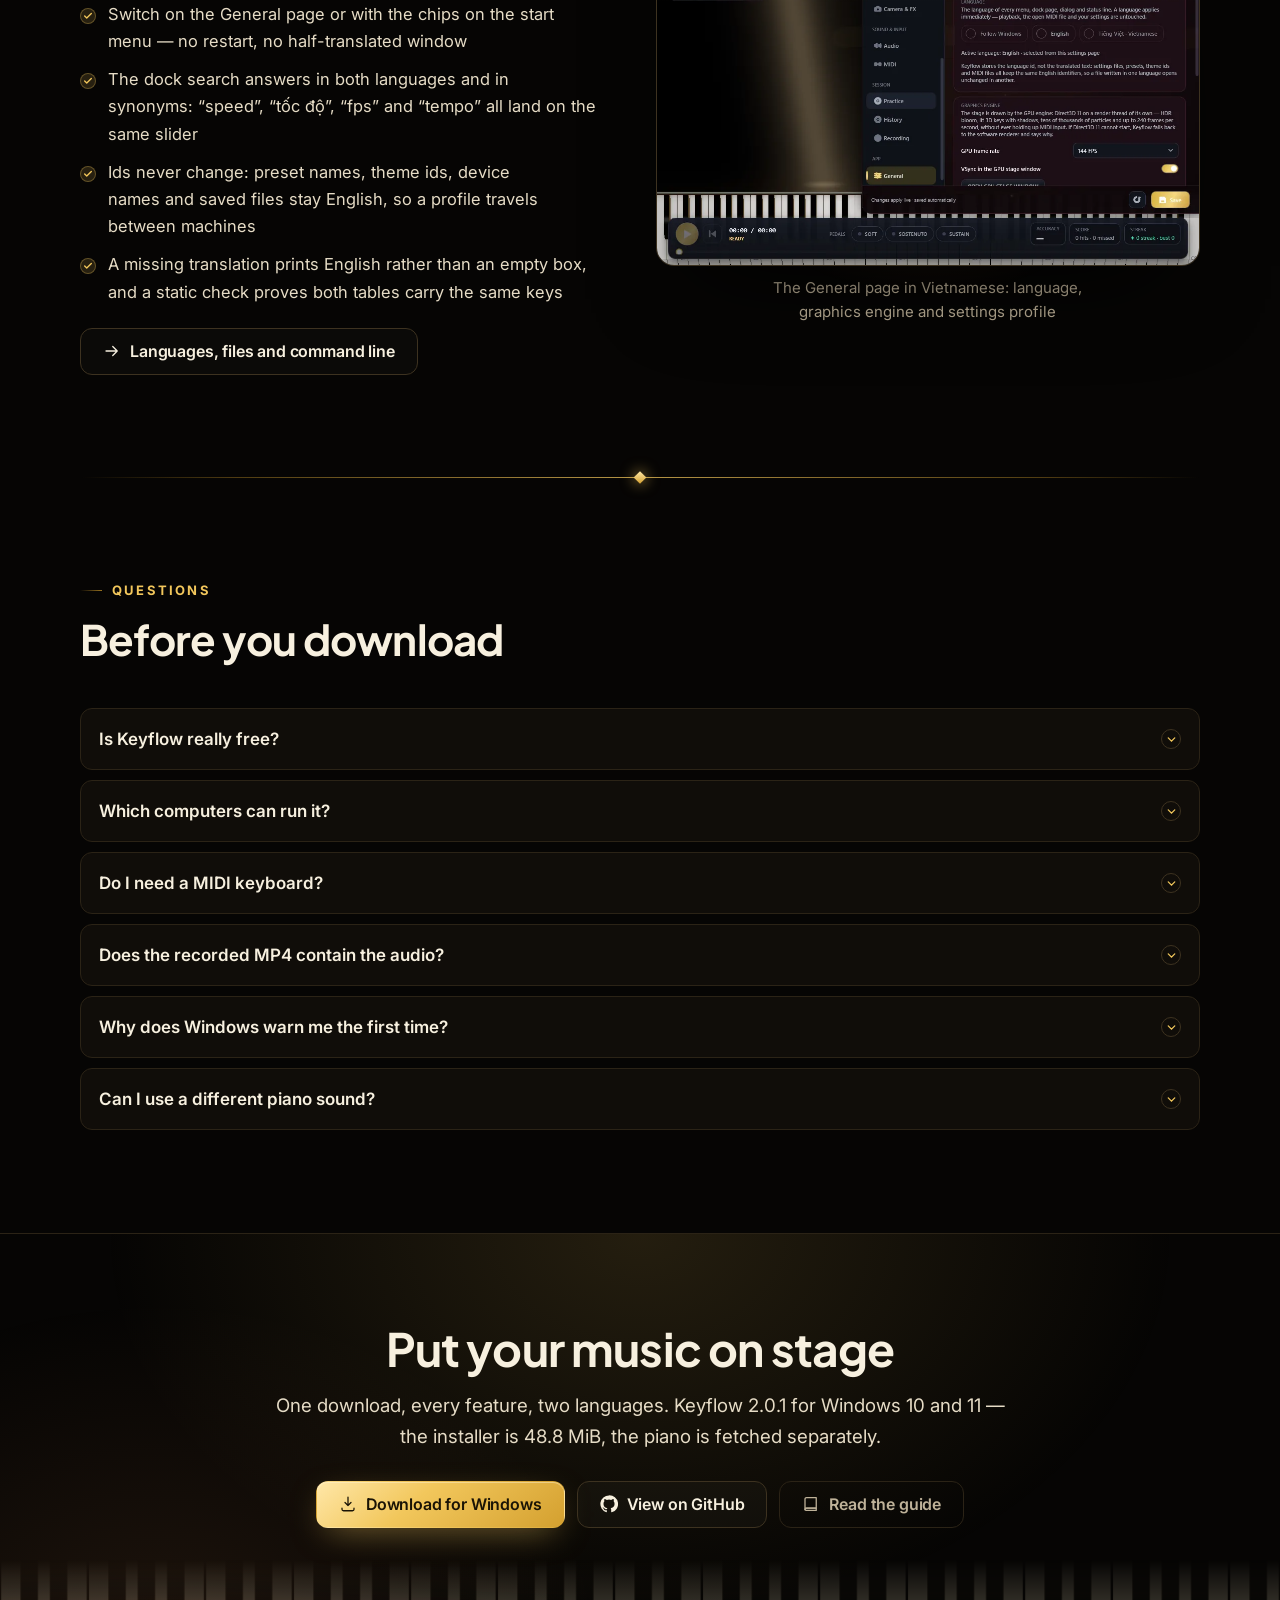
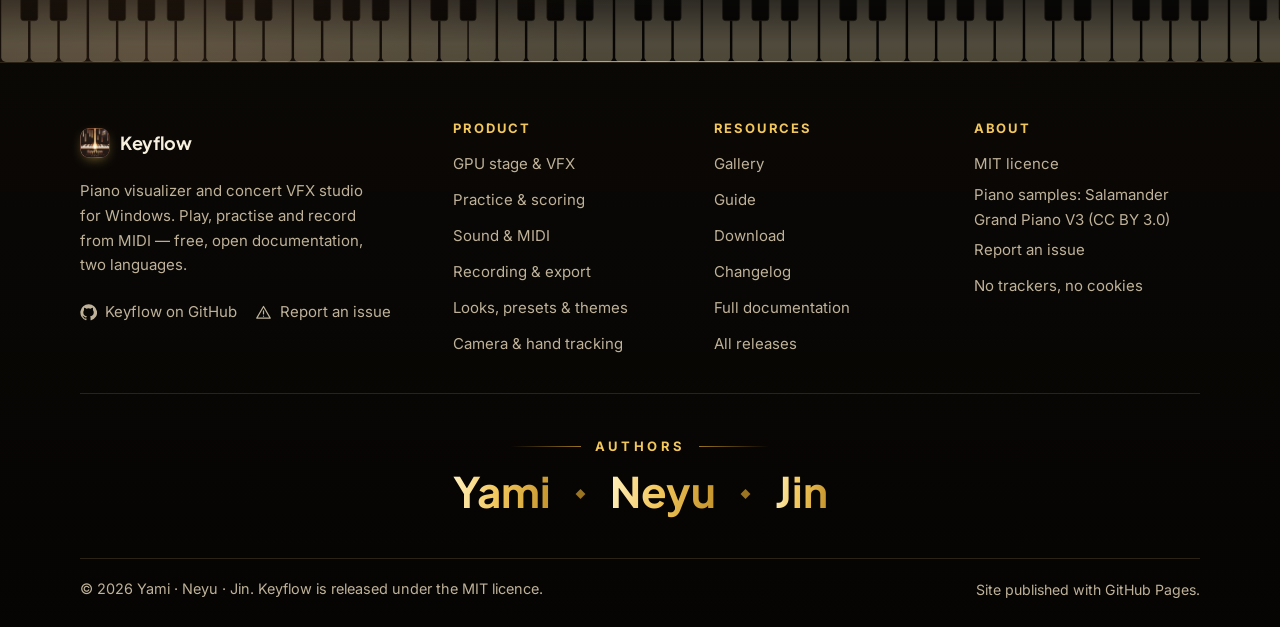
==== commit 53e8af90: "Update the site to Keyflow 2.0.1 The site still described 1.0.0, its bundled YDP Grand SoundFont and" ====
--- a/index.html
+++ b/index.html
@@ -4,21 +4,21 @@
 <meta charset="utf-8">
 <meta name="viewport" content="width=device-width, initial-scale=1">
 <title data-i18n="ui.title">Keyflow · Piano Visualizer &amp; Concert VFX Studio for Windows</title>
-<meta name="description" content="Keyflow turns MIDI into concert-grade piano performances and videos: a Direct3D 11 GPU stage, a ray-traced 88-key keyboard, practice modes and one-click MP4 recording. Free for Windows 10 and 11, in English and Tiếng Việt." data-i18n-attr="content=ui.description">
+<meta name="description" content="Keyflow turns MIDI into concert-grade piano performances and videos: a Direct3D 11 GPU stage, a ray-traced keyboard in 88, 76, 61 or 49 keys, an AR camera overlay, practice modes and one-click MP4 recording. Free for Windows 10 and 11, in English and Tiếng Việt." data-i18n-attr="content=ui.description">
 <meta name="author" content="Yami, Neyu, Jin">
 <meta name="copyright" content="© 2026 Yami, Neyu, Jin">
 <link rel="canonical" href="https://ymkeyflow.online/">
 <meta property="og:type" content="website">
 <meta property="og:site_name" content="Keyflow">
 <meta property="og:title" content="Keyflow · Piano Visualizer &amp; Concert VFX Studio for Windows" data-i18n-attr="content=ui.title">
-<meta property="og:description" content="Keyflow turns MIDI into concert-grade piano performances and videos: a Direct3D 11 GPU stage, a ray-traced 88-key keyboard, practice modes and one-click MP4 recording. Free for Windows 10 and 11, in English and Tiếng Việt." data-i18n-attr="content=ui.description">
+<meta property="og:description" content="Keyflow turns MIDI into concert-grade piano performances and videos: a Direct3D 11 GPU stage, a ray-traced keyboard in 88, 76, 61 or 49 keys, an AR camera overlay, practice modes and one-click MP4 recording. Free for Windows 10 and 11, in English and Tiếng Việt." data-i18n-attr="content=ui.description">
 <meta property="og:url" content="https://ymkeyflow.online/">
 <meta property="og:image" content="https://ymkeyflow.online/previews/en/stage-gpu-galaxy.png">
 <meta property="og:locale" content="en_US">
 <meta property="og:locale:alternate" content="vi_VN">
 <meta name="twitter:card" content="summary_large_image">
 <meta name="twitter:title" content="Keyflow · Piano Visualizer &amp; Concert VFX Studio for Windows" data-i18n-attr="content=ui.title">
-<meta name="twitter:description" content="Keyflow turns MIDI into concert-grade piano performances and videos: a Direct3D 11 GPU stage, a ray-traced 88-key keyboard, practice modes and one-click MP4 recording. Free for Windows 10 and 11, in English and Tiếng Việt." data-i18n-attr="content=ui.description">
+<meta name="twitter:description" content="Keyflow turns MIDI into concert-grade piano performances and videos: a Direct3D 11 GPU stage, a ray-traced keyboard in 88, 76, 61 or 49 keys, an AR camera overlay, practice modes and one-click MP4 recording. Free for Windows 10 and 11, in English and Tiếng Việt." data-i18n-attr="content=ui.description">
 <meta name="theme-color" content="#060504">
 <meta name="color-scheme" content="dark">
 <link rel="icon" href="logo.png" type="image/png">
@@ -53,15 +53,16 @@
  "applicationCategory": "MultimediaApplication",
  "applicationSubCategory": "Piano visualization, practice and video production",
  "operatingSystem": "Windows 10 (22H2) or Windows 11, 64-bit",
- "softwareVersion": "1.0.0",
+ "softwareVersion": "2.0.1",
+ "datePublished": "2026-10-13T10:42:59Z",
  "inLanguage": [
   "en",
   "vi"
  ],
  "isAccessibleForFree": true,
  "license": "https://github.com/lxmtuu/KeyFlow/blob/main/LICENSE",
- "downloadUrl": "https://github.com/lxmtuu/KeyFlow/releases/download/v1.0.0/Keyflow-Setup-1.0.0.exe",
- "softwareRequirements": "Direct3D 11 GPU (feature level 11_0, shader model 5.0)",
+ "downloadUrl": "https://github.com/lxmtuu/KeyFlow/releases/download/v2.0.1/Keyflow-Setup-2.0.1.exe",
+ "softwareRequirements": "Windows 10 (22H2) or Windows 11, 64-bit; Direct3D 11 GPU (feature level 11_0, shader model 5.0); about 748 MB free for the piano samples",
  "screenshot": "https://ymkeyflow.online/previews/en/stage-gpu-galaxy.png",
  "author": [
   {
@@ -94,12 +95,14 @@
  "copyrightYear": 2026,
  "featureList": [
   "Direct3D 11 GPU stage with 16-bit HDR and multi-level bloom",
-  "Ray-traced 88-key keyboard (GGX, softbox penumbra, ACES tonemap)",
+  "Ray-traced keyboard in 88, 76, 61 or 49 keys (GGX, softbox penumbra, ACES tonemap)",
   "Practice modes: follow along, wait for my note, one hand, A-B loop",
   "Recording to MP4 (H.264 + AAC), AVI or 32-bit PNG sequence with alpha",
-  "MIDI and MusicXML import, bundled Yamaha grand SoundFont, three pedals",
+  "MIDI and MusicXML import; Salamander Grand Piano V3 downloaded on request",
+  "Hall, convolution and impulse-response reverb, continuous damper, string resonance",
   "14 stage presets, three concert themes and a user theme studio",
-  "Webcam overlay with green key and classical hand tracking",
+  "Share a whole look as one KEYFLOW-LOOK-2 line of text",
+  "Webcam overlay with green key, classical hand tracking and an AR overlay calibrated to the real keys",
   "English and Tiếng Việt, switched live without a restart"
  ],
  "url": "https://ymkeyflow.online/"
@@ -113,14 +116,14 @@
   <div class="nav-in">
     <a class="brand" href="index.html">
       <img src="logo.png" width="30" height="30" alt="" decoding="async">
-      <span>Keyflow</span><span class="ver">v<span data-release-tag>1.0.0</span></span>
+      <span>Keyflow</span><span class="ver">v<span data-release-tag>2.0.1</span></span>
     </a>
     <nav class="nav-links" aria-label="Main navigation" data-i18n-attr="aria-label=ui.nav.label">
       <div class="has-menu">
         <button type="button" class="menu-btn" aria-haspopup="true"><span data-i18n="ui.nav.features">Features</span>
           <span class="caret"><svg viewBox="0 0 24 24" width="14" height="14" aria-hidden="true" focusable="false" fill="none" stroke="currentColor" stroke-width="1.7" stroke-linecap="round" stroke-linejoin="round"><path d="m6 9 6 6 6-6"/></svg></span></button>
         <div class="menu">
-          <div class="menu-grid"><a class="menu-item" href="features/stage.html"><span class="ico"><svg viewBox="0 0 24 24" width="18" height="18" aria-hidden="true" focusable="false" fill="none" stroke="currentColor" stroke-width="1.7" stroke-linecap="round" stroke-linejoin="round"><path d="M9 3v3M15 3v3M9 18v3M15 18v3M3 9h3M3 15h3M18 9h3M18 15h3"/><rect x="6" y="6" width="12" height="12" rx="2"/><rect x="10" y="10" width="4" height="4" rx="1"/></svg></span><span><b data-i18n="feature.stage">GPU stage & VFX</b><span data-i18n="feature.stage.d">Direct3D 11 render loop, HDR bloom, 24,000 particles, ray-traced keys</span></span></a><a class="menu-item" href="features/practice.html"><span class="ico"><svg viewBox="0 0 24 24" width="18" height="18" aria-hidden="true" focusable="false" fill="none" stroke="currentColor" stroke-width="1.7" stroke-linecap="round" stroke-linejoin="round"><circle cx="12" cy="12" r="8.5"/><circle cx="12" cy="12" r="4.5"/><circle cx="12" cy="12" r="1" fill="currentColor" stroke="none"/></svg></span><span><b data-i18n="feature.practice">Practice & scoring</b><span data-i18n="feature.practice.d">Wait-for-note, one hand, A-B loop, history, ghost and staff layer</span></span></a><a class="menu-item" href="features/sound.html"><span class="ico"><svg viewBox="0 0 24 24" width="18" height="18" aria-hidden="true" focusable="false" fill="none" stroke="currentColor" stroke-width="1.7" stroke-linecap="round" stroke-linejoin="round"><path d="M2 12h2.5l2-6 3 14 3-11 2.5 6 2-3H22"/></svg></span><span><b data-i18n="feature.sound">Sound & MIDI</b><span data-i18n="feature.sound.d">Bundled Yamaha grand, hall reverb, three pedals, MIDI in and out</span></span></a><a class="menu-item" href="features/recording.html"><span class="ico"><svg viewBox="0 0 24 24" width="18" height="18" aria-hidden="true" focusable="false" fill="none" stroke="currentColor" stroke-width="1.7" stroke-linecap="round" stroke-linejoin="round"><circle cx="12" cy="12" r="8.5"/><circle cx="12" cy="12" r="3.5" fill="currentColor" stroke="none"/></svg></span><span><b data-i18n="feature.recording">Recording & export</b><span data-i18n="feature.recording.d">MP4 with the sound inside, AVI, or 32-bit PNG with transparency</span></span></a><a class="menu-item" href="features/design.html"><span class="ico"><svg viewBox="0 0 24 24" width="18" height="18" aria-hidden="true" focusable="false" fill="none" stroke="currentColor" stroke-width="1.7" stroke-linecap="round" stroke-linejoin="round"><path d="M12 21a9 9 0 1 1 9-9c0 2-1.6 3-3.4 3H16a2 2 0 0 0-1.4 3.4c.5.6.2 1.6-.6 2A8.9 8.9 0 0 1 12 21Z"/><circle cx="8" cy="10" r="1.2" fill="currentColor" stroke="none"/><circle cx="12" cy="7.5" r="1.2" fill="currentColor" stroke="none"/><circle cx="16" cy="10" r="1.2" fill="currentColor" stroke="none"/></svg></span><span><b data-i18n="feature.design">Looks, presets & themes</b><span data-i18n="feature.design.d">14 presets, three concert themes, theme studio and one-line share codes</span></span></a><a class="menu-item" href="features/camera.html"><span class="ico"><svg viewBox="0 0 24 24" width="18" height="18" aria-hidden="true" focusable="false" fill="none" stroke="currentColor" stroke-width="1.7" stroke-linecap="round" stroke-linejoin="round"><path d="M3 8.5A2.5 2.5 0 0 1 5.5 6h1.8l1.3-2h6.8l1.3 2h1.8A2.5 2.5 0 0 1 21 8.5v9A2.5 2.5 0 0 1 18.5 20h-13A2.5 2.5 0 0 1 3 17.5v-9Z"/><circle cx="12" cy="13" r="3.6"/></svg></span><span><b data-i18n="feature.camera">Camera & hand tracking</b><span data-i18n="feature.camera.d">Webcam overlay with green key and hand tracking, no model to download</span></span></a></div>
+          <div class="menu-grid"><a class="menu-item" href="features/stage.html"><span class="ico"><svg viewBox="0 0 24 24" width="18" height="18" aria-hidden="true" focusable="false" fill="none" stroke="currentColor" stroke-width="1.7" stroke-linecap="round" stroke-linejoin="round"><path d="M9 3v3M15 3v3M9 18v3M15 18v3M3 9h3M3 15h3M18 9h3M18 15h3"/><rect x="6" y="6" width="12" height="12" rx="2"/><rect x="10" y="10" width="4" height="4" rx="1"/></svg></span><span><b data-i18n="feature.stage">GPU stage & VFX</b><span data-i18n="feature.stage.d">Direct3D 11 render loop, HDR bloom, 24,000 particles, ray-traced keys</span></span></a><a class="menu-item" href="features/practice.html"><span class="ico"><svg viewBox="0 0 24 24" width="18" height="18" aria-hidden="true" focusable="false" fill="none" stroke="currentColor" stroke-width="1.7" stroke-linecap="round" stroke-linejoin="round"><circle cx="12" cy="12" r="8.5"/><circle cx="12" cy="12" r="4.5"/><circle cx="12" cy="12" r="1" fill="currentColor" stroke="none"/></svg></span><span><b data-i18n="feature.practice">Practice & scoring</b><span data-i18n="feature.practice.d">Wait-for-note, one hand, A-B loop, history, ghost and staff layer</span></span></a><a class="menu-item" href="features/sound.html"><span class="ico"><svg viewBox="0 0 24 24" width="18" height="18" aria-hidden="true" focusable="false" fill="none" stroke="currentColor" stroke-width="1.7" stroke-linecap="round" stroke-linejoin="round"><path d="M2 12h2.5l2-6 3 14 3-11 2.5 6 2-3H22"/></svg></span><span><b data-i18n="feature.sound">Sound & MIDI</b><span data-i18n="feature.sound.d">Salamander Grand Piano V3 (one-time download), hall and convolution reverb, three pedals, MIDI in and out</span></span></a><a class="menu-item" href="features/recording.html"><span class="ico"><svg viewBox="0 0 24 24" width="18" height="18" aria-hidden="true" focusable="false" fill="none" stroke="currentColor" stroke-width="1.7" stroke-linecap="round" stroke-linejoin="round"><circle cx="12" cy="12" r="8.5"/><circle cx="12" cy="12" r="3.5" fill="currentColor" stroke="none"/></svg></span><span><b data-i18n="feature.recording">Recording & export</b><span data-i18n="feature.recording.d">MP4 with the sound inside, AVI, or 32-bit PNG with transparency</span></span></a><a class="menu-item" href="features/design.html"><span class="ico"><svg viewBox="0 0 24 24" width="18" height="18" aria-hidden="true" focusable="false" fill="none" stroke="currentColor" stroke-width="1.7" stroke-linecap="round" stroke-linejoin="round"><path d="M12 21a9 9 0 1 1 9-9c0 2-1.6 3-3.4 3H16a2 2 0 0 0-1.4 3.4c.5.6.2 1.6-.6 2A8.9 8.9 0 0 1 12 21Z"/><circle cx="8" cy="10" r="1.2" fill="currentColor" stroke="none"/><circle cx="12" cy="7.5" r="1.2" fill="currentColor" stroke="none"/><circle cx="16" cy="10" r="1.2" fill="currentColor" stroke="none"/></svg></span><span><b data-i18n="feature.design">Looks, presets & themes</b><span data-i18n="feature.design.d">14 built-in presets, three concert themes, a theme studio and one-line share codes</span></span></a><a class="menu-item" href="features/camera.html"><span class="ico"><svg viewBox="0 0 24 24" width="18" height="18" aria-hidden="true" focusable="false" fill="none" stroke="currentColor" stroke-width="1.7" stroke-linecap="round" stroke-linejoin="round"><path d="M3 8.5A2.5 2.5 0 0 1 5.5 6h1.8l1.3-2h6.8l1.3 2h1.8A2.5 2.5 0 0 1 21 8.5v9A2.5 2.5 0 0 1 18.5 20h-13A2.5 2.5 0 0 1 3 17.5v-9Z"/><circle cx="12" cy="13" r="3.6"/></svg></span><span><b data-i18n="feature.camera">Camera & hand tracking</b><span data-i18n="feature.camera.d">Webcam overlay with green key, classical hand tracking, and an AR overlay on the real keys</span></span></a></div>
           <div class="menu-foot"><span data-i18n="ui.menu.foot">Every feature ships in the same free download — English and Tiếng Việt included.</span>
             <a class="link-more" href="index.html#features"><span data-i18n="ui.allfeatures">All features</span>
               <span class="arw"><svg viewBox="0 0 24 24" width="15" height="15" aria-hidden="true" focusable="false" fill="none" stroke="currentColor" stroke-width="1.7" stroke-linecap="round" stroke-linejoin="round"><path d="M4 12h15m0 0-6-6m6 6-6 6"/></svg></span></a></div>
@@ -145,7 +148,7 @@
 </header>
 <div class="drawer" id="drawer" role="dialog" aria-modal="true" aria-label="Site menu" data-i18n-attr="aria-label=ui.drawer.label"><div class="drawer-panel"><div class="drawer-top"><a class="brand" href="index.html"><img src="logo.png" width="28" height="28" alt=""><span>Keyflow</span></a><button type="button" class="drawer-close" data-i18n-attr="aria-label=ui.close" aria-label="Close"><svg viewBox="0 0 24 24" width="18" height="18" aria-hidden="true" focusable="false" fill="none" stroke="currentColor" stroke-width="1.7" stroke-linecap="round" stroke-linejoin="round"><path d="M18 6 6 18M6 6l12 12"/></svg></button></div><p class="dgroup" data-i18n="ui.nav.features">Features</p><a class="dlink dsub" href="features/stage.html" data-i18n="feature.stage">GPU stage & VFX</a><a class="dlink dsub" href="features/practice.html" data-i18n="feature.practice">Practice & scoring</a><a class="dlink dsub" href="features/sound.html" data-i18n="feature.sound">Sound & MIDI</a><a class="dlink dsub" href="features/recording.html" data-i18n="feature.recording">Recording & export</a><a class="dlink dsub" href="features/design.html" data-i18n="feature.design">Looks, presets & themes</a><a class="dlink dsub" href="features/camera.html" data-i18n="feature.camera">Camera & hand tracking</a><p class="dgroup" data-i18n="ui.drawer.pages">Pages</p><a class="dlink" href="index.html" aria-current="page" data-i18n="ui.home">Home</a><a class="dlink" href="gallery.html" data-i18n="ui.nav.gallery">Gallery</a><a class="dlink" href="guide.html" data-i18n="ui.nav.guide">Guide</a><a class="dlink" href="download.html" data-i18n="ui.nav.download">Download</a><div class="drawer-foot"><a class="btn btn-gold btn-block" href="download.html"><svg viewBox="0 0 24 24" width="17" height="17" aria-hidden="true" focusable="false" fill="none" stroke="currentColor" stroke-width="1.7" stroke-linecap="round" stroke-linejoin="round"><path d="M12 3v11m0 0 4-4m-4 4-4-4M4 17.5V19a2 2 0 0 0 2 2h12a2 2 0 0 0 2-2v-1.5"/></svg> <span data-i18n="ui.nav.download">Download</span></a><a class="btn btn-ghost btn-block" href="https://github.com/lxmtuu/KeyFlow" target="_blank" rel="noopener"><svg viewBox="0 0 24 24" width="17" height="17" aria-hidden="true" focusable="false" fill="none" stroke="currentColor" stroke-width="1.7" stroke-linecap="round" stroke-linejoin="round"><path fill="currentColor" stroke="none" d="M12 .5a11.5 11.5 0 0 0-3.64 22.41c.58.1.79-.25.79-.56v-2c-3.2.7-3.88-1.37-3.88-1.37-.52-1.33-1.28-1.69-1.28-1.69-1.04-.71.08-.7.08-.7 1.15.08 1.76 1.19 1.76 1.19 1.03 1.76 2.69 1.25 3.35.96.1-.74.4-1.25.73-1.54-2.55-.29-5.24-1.28-5.24-5.69 0-1.26.45-2.28 1.19-3.09-.12-.29-.52-1.46.11-3.05 0 0 .97-.31 3.17 1.18a11 11 0 0 1 5.77 0c2.2-1.49 3.17-1.18 3.17-1.18.63 1.59.23 2.76.11 3.05.74.81 1.19 1.83 1.19 3.09 0 4.42-2.7 5.4-5.27 5.68.41.36.78 1.06.78 2.14v3.17c0 .31.21.67.8.56A11.5 11.5 0 0 0 12 .5Z"/></svg> GitHub</a><div class="lang" role="group" style="justify-content:center" data-i18n-attr="aria-label=ui.lang" aria-label="Language"><button type="button" data-lang="en" aria-pressed="true">EN</button><button type="button" data-lang="vi" aria-pressed="false">VI</button></div></div></div></div>
 <main id="main">
-<section class="hero"><div class="stage-fx stage-fx-hero" aria-hidden="true"><i class="beam b1"></i><i class="beam b2"></i><i class="beam b3"></i><i class="floor"></i><i class="keys"></i></div><div class="container hero-in"><div class="hero-copy"><p class="eyebrow" data-i18n="home.19">Piano visualizer & concert VFX studio</p><h1 data-i18n="home.20">Your MIDI, on a <em class="gold-text">concert stage</em>.</h1><p class="lead" data-i18n="home.21">Keyflow plays, practises and records piano video from MIDI at production quality. Notes fall in time, sparks glow hot and cool down, and an 88-key keyboard is lit by a ray-traced shader — all drawn by a Direct3D 11 engine on a thread of its own, so a heavy frame costs frame rate and never MIDI latency.</p><div class="actions"><a class="btn btn-gold" href="download.html"><svg viewBox="0 0 24 24" width="18" height="18" aria-hidden="true" focusable="false" fill="none" stroke="currentColor" stroke-width="1.7" stroke-linecap="round" stroke-linejoin="round"><path d="M12 3v11m0 0 4-4m-4 4-4-4M4 17.5V19a2 2 0 0 0 2 2h12a2 2 0 0 0 2-2v-1.5"/></svg> <span data-i18n="home.22">Download for Windows</span></a><a class="btn btn-ghost" href="https://github.com/lxmtuu/KeyFlow" target="_blank" rel="noopener"><svg viewBox="0 0 24 24" width="18" height="18" aria-hidden="true" focusable="false" fill="none" stroke="currentColor" stroke-width="1.7" stroke-linecap="round" stroke-linejoin="round"><path fill="currentColor" stroke="none" d="M12 .5a11.5 11.5 0 0 0-3.64 22.41c.58.1.79-.25.79-.56v-2c-3.2.7-3.88-1.37-3.88-1.37-.52-1.33-1.28-1.69-1.28-1.69-1.04-.71.08-.7.08-.7 1.15.08 1.76 1.19 1.76 1.19 1.03 1.76 2.69 1.25 3.35.96.1-.74.4-1.25.73-1.54-2.55-.29-5.24-1.28-5.24-5.69 0-1.26.45-2.28 1.19-3.09-.12-.29-.52-1.46.11-3.05 0 0 .97-.31 3.17 1.18a11 11 0 0 1 5.77 0c2.2-1.49 3.17-1.18 3.17-1.18.63 1.59.23 2.76.11 3.05.74.81 1.19 1.83 1.19 3.09 0 4.42-2.7 5.4-5.27 5.68.41.36.78 1.06.78 2.14v3.17c0 .31.21.67.8.56A11.5 11.5 0 0 0 12 .5Z"/></svg> <span data-i18n="home.23">View on GitHub</span></a></div><ul class="facts"><li data-i18n="home.24">Free · MIT licensed</li><li data-i18n="home.25">Windows 10 / 11, 64-bit</li><li data-i18n="home.26">English & Tiếng Việt, switched live</li><li data-i18n="home.27">Version 1.0.0 · Concert Grand Edition</li></ul></div><div class="hero-media"><figure class="hero-media" style="margin:0">
+<section class="hero"><div class="stage-fx stage-fx-hero" aria-hidden="true"><i class="beam b1"></i><i class="beam b2"></i><i class="beam b3"></i><i class="floor"></i><i class="keys"></i></div><div class="container hero-in"><div class="hero-copy"><p class="eyebrow" data-i18n="home.19">Piano visualizer & concert VFX studio</p><h1 data-i18n="home.20">Your MIDI, on a <em class="gold-text">concert stage</em>.</h1><p class="lead" data-i18n="home.21">Keyflow plays, practises and records piano video from MIDI at production quality. Notes fall in time, sparks glow hot and cool down, and a ray-traced keyboard — 88, 76, 61 or 49 keys — is lit key by key. It is all drawn by a Direct3D 11 engine on a thread of its own, so a heavy frame costs frame rate and never MIDI latency.</p><div class="actions"><a class="btn btn-gold" href="download.html"><svg viewBox="0 0 24 24" width="18" height="18" aria-hidden="true" focusable="false" fill="none" stroke="currentColor" stroke-width="1.7" stroke-linecap="round" stroke-linejoin="round"><path d="M12 3v11m0 0 4-4m-4 4-4-4M4 17.5V19a2 2 0 0 0 2 2h12a2 2 0 0 0 2-2v-1.5"/></svg> <span data-i18n="home.22">Download for Windows</span></a><a class="btn btn-ghost" href="https://github.com/lxmtuu/KeyFlow" target="_blank" rel="noopener"><svg viewBox="0 0 24 24" width="18" height="18" aria-hidden="true" focusable="false" fill="none" stroke="currentColor" stroke-width="1.7" stroke-linecap="round" stroke-linejoin="round"><path fill="currentColor" stroke="none" d="M12 .5a11.5 11.5 0 0 0-3.64 22.41c.58.1.79-.25.79-.56v-2c-3.2.7-3.88-1.37-3.88-1.37-.52-1.33-1.28-1.69-1.28-1.69-1.04-.71.08-.7.08-.7 1.15.08 1.76 1.19 1.76 1.19 1.03 1.76 2.69 1.25 3.35.96.1-.74.4-1.25.73-1.54-2.55-.29-5.24-1.28-5.24-5.69 0-1.26.45-2.28 1.19-3.09-.12-.29-.52-1.46.11-3.05 0 0 .97-.31 3.17 1.18a11 11 0 0 1 5.77 0c2.2-1.49 3.17-1.18 3.17-1.18.63 1.59.23 2.76.11 3.05.74.81 1.19 1.83 1.19 3.09 0 4.42-2.7 5.4-5.27 5.68.41.36.78 1.06.78 2.14v3.17c0 .31.21.67.8.56A11.5 11.5 0 0 0 12 .5Z"/></svg> <span data-i18n="home.23">View on GitHub</span></a></div><ul class="facts"><li data-i18n="home.24">Free · MIT licensed</li><li data-i18n="home.25">Windows 10 / 11, 64-bit</li><li data-i18n="home.26">English & Tiếng Việt, switched live</li><li data-i18n="home.27">Version 2.0.1 · released 13 Oct 2026</li></ul></div><div class="hero-media"><figure class="hero-media" style="margin:0">
 <div class="frame">
 <span class="frame-badge"><span class="dot"></span><span data-i18n="home.2">Live GPU stage</span></span>
 <video controls muted loop playsinline autoplay preload="metadata" width="1080" height="608" data-poster-shot="stage-gpu-galaxy"
@@ -154,21 +157,21 @@
 <source src="media/showcase.mp4" type="video/mp4">
 </video>
 </div>
-<figcaption class="frame-cap" data-i18n="home.1">Recorded by Keyflow itself: the GPU stage running a score with the Galaxy Voyage preset.</figcaption>
+<figcaption class="frame-cap" data-i18n="home.1">Recorded by Keyflow itself: the GPU stage running a score, first under the name PianoPath.</figcaption>
 </figure></div></div></section>
-<section class="section band"><div class="container"><div class="stats"><div class="stat"><b data-i18n="home.28" data-count="240">240</b><span data-i18n="home.29">FPS on the GPU stage</span></div><div class="stat"><b data-i18n="home.30">16-bit</b><span data-i18n="home.31">HDR with multi-level bloom</span></div><div class="stat"><b data-i18n="home.32">24,000</b><span data-i18n="home.33">particles simulated at once</span></div><div class="stat"><b data-i18n="home.34" data-count="88">88</b><span data-i18n="home.35">ray-traced keys</span></div><div class="stat"><b data-i18n="home.36" data-count="14">14</b><span data-i18n="home.37">built-in stage presets</span></div><div class="stat"><b data-i18n="home.38" data-count="2">2</b><span data-i18n="home.39">languages, no restart</span></div></div></div></section>
-<section id="features" class="section"><div class="container"><div class="section-head"><p class="eyebrow" data-i18n="home.52">What it does</p><h2 data-i18n="home.53">Everything a piano video needs, in one window</h2><p class="sub" data-i18n="home.54">Six areas, one free download. Each opens on its own page with the settings, the numbers and the pictures that belong to it.</p></div><div class="grid"><a class="card reveal" href="features/stage.html" style="--d:0ms"><span class="ico"><svg viewBox="0 0 24 24" width="20" height="20" aria-hidden="true" focusable="false" fill="none" stroke="currentColor" stroke-width="1.7" stroke-linecap="round" stroke-linejoin="round"><path d="M9 3v3M15 3v3M9 18v3M15 18v3M3 9h3M3 15h3M18 9h3M18 15h3"/><rect x="6" y="6" width="12" height="12" rx="2"/><rect x="10" y="10" width="4" height="4" rx="1"/></svg></span><h3 data-i18n="home.40">Direct3D 11 GPU stage</h3><p data-i18n="home.41">Its own game loop with 16-bit HDR, multi-level bloom and up to 24,000 particles. MIDI notes reach the synth and the engine on the callback thread itself.</p><span class="card-more"><span data-i18n="ui.learn">Learn more</span> <span class="arw"><svg viewBox="0 0 24 24" width="15" height="15" aria-hidden="true" focusable="false" fill="none" stroke="currentColor" stroke-width="1.7" stroke-linecap="round" stroke-linejoin="round"><path d="M4 12h15m0 0-6-6m6 6-6 6"/></svg></span></span></a><a class="card reveal" href="features/stage.html#keyboard" style="--d:70ms"><span class="ico"><svg viewBox="0 0 24 24" width="20" height="20" aria-hidden="true" focusable="false" fill="none" stroke="currentColor" stroke-width="1.7" stroke-linecap="round" stroke-linejoin="round"><rect x="2.5" y="5" width="19" height="14" rx="2"/><path d="M7 5v9M12 5v9M17 5v9M2.5 14h19"/></svg></span><h3 data-i18n="home.42">Ray-traced keyboard</h3><p data-i18n="home.43">GGX lighting, a softbox with real penumbra, contact occlusion in the key gaps and coloured light thrown back by the keys you hold.</p><span class="card-more"><span data-i18n="ui.learn">Learn more</span> <span class="arw"><svg viewBox="0 0 24 24" width="15" height="15" aria-hidden="true" focusable="false" fill="none" stroke="currentColor" stroke-width="1.7" stroke-linecap="round" stroke-linejoin="round"><path d="M4 12h15m0 0-6-6m6 6-6 6"/></svg></span></span></a><a class="card reveal" href="features/practice.html" style="--d:140ms"><span class="ico"><svg viewBox="0 0 24 24" width="20" height="20" aria-hidden="true" focusable="false" fill="none" stroke="currentColor" stroke-width="1.7" stroke-linecap="round" stroke-linejoin="round"><circle cx="12" cy="12" r="8.5"/><circle cx="12" cy="12" r="4.5"/><circle cx="12" cy="12" r="1" fill="currentColor" stroke="none"/></svg></span><h3 data-i18n="home.44">Practice that listens</h3><p data-i18n="home.45">Follow along, wait for your note, practise one hand, loop A-B, slow to 50% — with accuracy, streaks, history and a ghost of your best take.</p><span class="card-more"><span data-i18n="ui.learn">Learn more</span> <span class="arw"><svg viewBox="0 0 24 24" width="15" height="15" aria-hidden="true" focusable="false" fill="none" stroke="currentColor" stroke-width="1.7" stroke-linecap="round" stroke-linejoin="round"><path d="M4 12h15m0 0-6-6m6 6-6 6"/></svg></span></span></a><a class="card reveal" href="features/sound.html" style="--d:0ms"><span class="ico"><svg viewBox="0 0 24 24" width="20" height="20" aria-hidden="true" focusable="false" fill="none" stroke="currentColor" stroke-width="1.7" stroke-linecap="round" stroke-linejoin="round"><path d="M2 12h2.5l2-6 3 14 3-11 2.5 6 2-3H22"/></svg></span><h3 data-i18n="home.46">Your instrument, your sound</h3><p data-i18n="home.47">A bundled Yamaha grand SoundFont, hall reverb, all three pedals, MIDI in and out, and MIDI or MusicXML scores read properly.</p><span class="card-more"><span data-i18n="ui.learn">Learn more</span> <span class="arw"><svg viewBox="0 0 24 24" width="15" height="15" aria-hidden="true" focusable="false" fill="none" stroke="currentColor" stroke-width="1.7" stroke-linecap="round" stroke-linejoin="round"><path d="M4 12h15m0 0-6-6m6 6-6 6"/></svg></span></span></a><a class="card reveal" href="features/recording.html" style="--d:70ms"><span class="ico"><svg viewBox="0 0 24 24" width="20" height="20" aria-hidden="true" focusable="false" fill="none" stroke="currentColor" stroke-width="1.7" stroke-linecap="round" stroke-linejoin="round"><circle cx="12" cy="12" r="8.5"/><circle cx="12" cy="12" r="3.5" fill="currentColor" stroke="none"/></svg></span><h3 data-i18n="home.48">Record in one click</h3><p data-i18n="home.49">MP4 (H.264 + AAC) with the sound already inside, AVI, or a 32-bit PNG sequence with transparency for Premiere, Resolve and OBS.</p><span class="card-more"><span data-i18n="ui.learn">Learn more</span> <span class="arw"><svg viewBox="0 0 24 24" width="15" height="15" aria-hidden="true" focusable="false" fill="none" stroke="currentColor" stroke-width="1.7" stroke-linecap="round" stroke-linejoin="round"><path d="M4 12h15m0 0-6-6m6 6-6 6"/></svg></span></span></a><a class="card reveal" href="features/design.html" style="--d:140ms"><span class="ico"><svg viewBox="0 0 24 24" width="20" height="20" aria-hidden="true" focusable="false" fill="none" stroke="currentColor" stroke-width="1.7" stroke-linecap="round" stroke-linejoin="round"><path d="M12 21a9 9 0 1 1 9-9c0 2-1.6 3-3.4 3H16a2 2 0 0 0-1.4 3.4c.5.6.2 1.6-.6 2A8.9 8.9 0 0 1 12 21Z"/><circle cx="8" cy="10" r="1.2" fill="currentColor" stroke="none"/><circle cx="12" cy="7.5" r="1.2" fill="currentColor" stroke="none"/><circle cx="16" cy="10" r="1.2" fill="currentColor" stroke="none"/></svg></span><h3 data-i18n="home.50">Looks you can share in one line</h3><p data-i18n="home.51">14 presets, three concert interfaces, a theme studio that derives 20 colours from five, and a share code that carries a whole look.</p><span class="card-more"><span data-i18n="ui.learn">Learn more</span> <span class="arw"><svg viewBox="0 0 24 24" width="15" height="15" aria-hidden="true" focusable="false" fill="none" stroke="currentColor" stroke-width="1.7" stroke-linecap="round" stroke-linejoin="round"><path d="M4 12h15m0 0-6-6m6 6-6 6"/></svg></span></span></a></div></div></section>
-<section class="section"><div class="container"><div class="section-head"><p class="eyebrow" data-i18n="home.67">Also in the box</p><h2 data-i18n="home.68">The details that survive daily use</h2></div><div class="grid"><a class="card reveal" href="features/camera.html" style="--d:0ms"><span class="ico"><svg viewBox="0 0 24 24" width="20" height="20" aria-hidden="true" focusable="false" fill="none" stroke="currentColor" stroke-width="1.7" stroke-linecap="round" stroke-linejoin="round"><path d="M3 8.5A2.5 2.5 0 0 1 5.5 6h1.8l1.3-2h6.8l1.3 2h1.8A2.5 2.5 0 0 1 21 8.5v9A2.5 2.5 0 0 1 18.5 20h-13A2.5 2.5 0 0 1 3 17.5v-9Z"/><circle cx="12" cy="13" r="3.6"/></svg></span><h3 data-i18n="home.55">Camera overlay & hand tracking</h3><p data-i18n="home.56">Put a webcam or a looping clip in any corner, key out green, and see which key your hand is over — classical computer vision, no model to download.</p><span class="card-more"><span data-i18n="ui.learn">Learn more</span> <span class="arw"><svg viewBox="0 0 24 24" width="15" height="15" aria-hidden="true" focusable="false" fill="none" stroke="currentColor" stroke-width="1.7" stroke-linecap="round" stroke-linejoin="round"><path d="M4 12h15m0 0-6-6m6 6-6 6"/></svg></span></span></a><a class="card reveal" href="guide.html#languages" style="--d:70ms"><span class="ico"><svg viewBox="0 0 24 24" width="20" height="20" aria-hidden="true" focusable="false" fill="none" stroke="currentColor" stroke-width="1.7" stroke-linecap="round" stroke-linejoin="round"><circle cx="12" cy="12" r="9"/><path d="M3 12h18M12 3c2.6 2.6 2.6 15 0 18M12 3c-2.6 2.6-2.6 15 0 18"/></svg></span><h3 data-i18n="home.57">Two languages, live</h3><p data-i18n="home.58">Switch between English and Tiếng Việt without a restart: labels, dialogs, tooltips and error messages repaint in the current frame.</p><span class="card-more"><span data-i18n="ui.learn">Learn more</span> <span class="arw"><svg viewBox="0 0 24 24" width="15" height="15" aria-hidden="true" focusable="false" fill="none" stroke="currentColor" stroke-width="1.7" stroke-linecap="round" stroke-linejoin="round"><path d="M4 12h15m0 0-6-6m6 6-6 6"/></svg></span></span></a><a class="card reveal" href="features/sound.html#import" style="--d:140ms"><span class="ico"><svg viewBox="0 0 24 24" width="20" height="20" aria-hidden="true" focusable="false" fill="none" stroke="currentColor" stroke-width="1.7" stroke-linecap="round" stroke-linejoin="round"><path d="M6 3.5h7.5L19 9v11.5H6V3.5Z"/><path d="M13 3.5V9h5.5M8.5 13h7M8.5 16.5h5"/></svg></span><h3 data-i18n="home.59">Scores in, looks out</h3><p data-i18n="home.60">MIDI formats 0/1/2, PPQ and SMPTE divisions, MusicXML with the hand split read from the staves, plus a folder library with tags.</p><span class="card-more"><span data-i18n="ui.learn">Learn more</span> <span class="arw"><svg viewBox="0 0 24 24" width="15" height="15" aria-hidden="true" focusable="false" fill="none" stroke="currentColor" stroke-width="1.7" stroke-linecap="round" stroke-linejoin="round"><path d="M4 12h15m0 0-6-6m6 6-6 6"/></svg></span></span></a><a class="card reveal" href="features/practice.html#sheet" style="--d:0ms"><span class="ico"><svg viewBox="0 0 24 24" width="20" height="20" aria-hidden="true" focusable="false" fill="none" stroke="currentColor" stroke-width="1.7" stroke-linecap="round" stroke-linejoin="round"><path d="M4 5.5A2 2 0 0 1 6 3.5h13v14H6a2 2 0 0 0-2 2v-14Z"/><path d="M4 19.5a2 2 0 0 1 2-2h13v3H6a2 2 0 0 1-2-1Z"/></svg></span><h3 data-i18n="home.61">A staff layer on the stage</h3><p data-i18n="home.62">Real notation over the piano roll: key signature inferred from the song, beaming by beat, rests for the silent hand, ties across bar lines.</p><span class="card-more"><span data-i18n="ui.learn">Learn more</span> <span class="arw"><svg viewBox="0 0 24 24" width="15" height="15" aria-hidden="true" focusable="false" fill="none" stroke="currentColor" stroke-width="1.7" stroke-linecap="round" stroke-linejoin="round"><path d="M4 12h15m0 0-6-6m6 6-6 6"/></svg></span></span></a><a class="card reveal" href="features/design.html#profiles" style="--d:70ms"><span class="ico"><svg viewBox="0 0 24 24" width="20" height="20" aria-hidden="true" focusable="false" fill="none" stroke="currentColor" stroke-width="1.7" stroke-linecap="round" stroke-linejoin="round"><path d="M4 9h9.5a5.5 5.5 0 0 1 0 11H8m-4-11 4-4m-4 4 4 4"/></svg></span><h3 data-i18n="home.63">Undo, profiles, autosave</h3><p data-i18n="home.64">32 undo states in the design dock, one file that carries stage settings plus language and interface, and every change saves itself.</p><span class="card-more"><span data-i18n="ui.learn">Learn more</span> <span class="arw"><svg viewBox="0 0 24 24" width="15" height="15" aria-hidden="true" focusable="false" fill="none" stroke="currentColor" stroke-width="1.7" stroke-linecap="round" stroke-linejoin="round"><path d="M4 12h15m0 0-6-6m6 6-6 6"/></svg></span></span></a><a class="card reveal" href="guide.html#verify" style="--d:140ms"><span class="ico"><svg viewBox="0 0 24 24" width="20" height="20" aria-hidden="true" focusable="false" fill="none" stroke="currentColor" stroke-width="1.7" stroke-linecap="round" stroke-linejoin="round"><path d="M12 3 5 5.5v5.8c0 4.3 2.9 8.1 7 9.7 4.1-1.6 7-5.4 7-9.7V5.5L12 3Z"/><path d="m9 12 2 2 4-4"/></svg></span><h3 data-i18n="home.65">Checked by the app itself</h3><p data-i18n="home.66">A built-in verification suite prints PASS/FAIL per subject; the product screenshots are rendered by the app in CI, not staged mockups.</p><span class="card-more"><span data-i18n="ui.learn">Learn more</span> <span class="arw"><svg viewBox="0 0 24 24" width="15" height="15" aria-hidden="true" focusable="false" fill="none" stroke="currentColor" stroke-width="1.7" stroke-linecap="round" stroke-linejoin="round"><path d="M4 12h15m0 0-6-6m6 6-6 6"/></svg></span></span></a></div></div></section>
+<section class="section band"><div class="container"><div class="stats"><div class="stat"><b data-i18n="home.28" data-count="240">240</b><span data-i18n="home.29">FPS on the GPU stage</span></div><div class="stat"><b data-i18n="home.30">16-bit</b><span data-i18n="home.31">HDR with multi-level bloom</span></div><div class="stat"><b data-i18n="home.32">24,000</b><span data-i18n="home.33">particles simulated at once</span></div><div class="stat"><b data-i18n="home.34" data-count="88">88</b><span data-i18n="home.35">ray-traced keys — also 76, 61 or 49</span></div><div class="stat"><b data-i18n="home.36" data-count="14">14</b><span data-i18n="home.37">built-in stage presets</span></div><div class="stat"><b data-i18n="home.38" data-count="2">2</b><span data-i18n="home.39">languages, no restart</span></div></div></div></section>
+<section id="features" class="section"><div class="container"><div class="section-head"><p class="eyebrow" data-i18n="home.52">What it does</p><h2 data-i18n="home.53">Everything a piano video needs, in one window</h2><p class="sub" data-i18n="home.54">Six areas, one free download. Each opens on its own page with the settings, the numbers and the pictures that belong to it.</p></div><div class="grid"><a class="card reveal" href="features/stage.html" style="--d:0ms"><span class="ico"><svg viewBox="0 0 24 24" width="20" height="20" aria-hidden="true" focusable="false" fill="none" stroke="currentColor" stroke-width="1.7" stroke-linecap="round" stroke-linejoin="round"><path d="M9 3v3M15 3v3M9 18v3M15 18v3M3 9h3M3 15h3M18 9h3M18 15h3"/><rect x="6" y="6" width="12" height="12" rx="2"/><rect x="10" y="10" width="4" height="4" rx="1"/></svg></span><h3 data-i18n="home.40">Direct3D 11 GPU stage</h3><p data-i18n="home.41">Its own game loop with 16-bit HDR, multi-level bloom and up to 24,000 particles. MIDI notes reach the synth and the engine on the callback thread itself.</p><span class="card-more"><span data-i18n="ui.learn">Learn more</span> <span class="arw"><svg viewBox="0 0 24 24" width="15" height="15" aria-hidden="true" focusable="false" fill="none" stroke="currentColor" stroke-width="1.7" stroke-linecap="round" stroke-linejoin="round"><path d="M4 12h15m0 0-6-6m6 6-6 6"/></svg></span></span></a><a class="card reveal" href="features/stage.html#keyboard" style="--d:70ms"><span class="ico"><svg viewBox="0 0 24 24" width="20" height="20" aria-hidden="true" focusable="false" fill="none" stroke="currentColor" stroke-width="1.7" stroke-linecap="round" stroke-linejoin="round"><rect x="2.5" y="5" width="19" height="14" rx="2"/><path d="M7 5v9M12 5v9M17 5v9M2.5 14h19"/></svg></span><h3 data-i18n="home.42">Ray-traced keyboard</h3><p data-i18n="home.43">GGX lighting, a softbox with real penumbra, contact occlusion in the key gaps and coloured light thrown back by the keys you hold.</p><span class="card-more"><span data-i18n="ui.learn">Learn more</span> <span class="arw"><svg viewBox="0 0 24 24" width="15" height="15" aria-hidden="true" focusable="false" fill="none" stroke="currentColor" stroke-width="1.7" stroke-linecap="round" stroke-linejoin="round"><path d="M4 12h15m0 0-6-6m6 6-6 6"/></svg></span></span></a><a class="card reveal" href="features/practice.html" style="--d:140ms"><span class="ico"><svg viewBox="0 0 24 24" width="20" height="20" aria-hidden="true" focusable="false" fill="none" stroke="currentColor" stroke-width="1.7" stroke-linecap="round" stroke-linejoin="round"><circle cx="12" cy="12" r="8.5"/><circle cx="12" cy="12" r="4.5"/><circle cx="12" cy="12" r="1" fill="currentColor" stroke="none"/></svg></span><h3 data-i18n="home.44">Practice that listens</h3><p data-i18n="home.45">Follow along, wait for your note, practise one hand, loop A-B, slow to 50% — with accuracy, streaks, history and a ghost of your best take.</p><span class="card-more"><span data-i18n="ui.learn">Learn more</span> <span class="arw"><svg viewBox="0 0 24 24" width="15" height="15" aria-hidden="true" focusable="false" fill="none" stroke="currentColor" stroke-width="1.7" stroke-linecap="round" stroke-linejoin="round"><path d="M4 12h15m0 0-6-6m6 6-6 6"/></svg></span></span></a><a class="card reveal" href="features/sound.html" style="--d:0ms"><span class="ico"><svg viewBox="0 0 24 24" width="20" height="20" aria-hidden="true" focusable="false" fill="none" stroke="currentColor" stroke-width="1.7" stroke-linecap="round" stroke-linejoin="round"><path d="M2 12h2.5l2-6 3 14 3-11 2.5 6 2-3H22"/></svg></span><h3 data-i18n="home.46">A concert grand, one download</h3><p data-i18n="home.47">Salamander Grand Piano V3 (a Yamaha C5, 748 MB) downloads once from Settings → Audio. Hall and convolution reverb, string resonance, all three pedals, MIDI in and out, and MIDI or MusicXML scores read properly.</p><span class="card-more"><span data-i18n="ui.learn">Learn more</span> <span class="arw"><svg viewBox="0 0 24 24" width="15" height="15" aria-hidden="true" focusable="false" fill="none" stroke="currentColor" stroke-width="1.7" stroke-linecap="round" stroke-linejoin="round"><path d="M4 12h15m0 0-6-6m6 6-6 6"/></svg></span></span></a><a class="card reveal" href="features/recording.html" style="--d:70ms"><span class="ico"><svg viewBox="0 0 24 24" width="20" height="20" aria-hidden="true" focusable="false" fill="none" stroke="currentColor" stroke-width="1.7" stroke-linecap="round" stroke-linejoin="round"><circle cx="12" cy="12" r="8.5"/><circle cx="12" cy="12" r="3.5" fill="currentColor" stroke="none"/></svg></span><h3 data-i18n="home.48">Record in one click</h3><p data-i18n="home.49">MP4 (H.264 + AAC) with the sound already inside, AVI, or a 32-bit PNG sequence with transparency for Premiere, Resolve and OBS.</p><span class="card-more"><span data-i18n="ui.learn">Learn more</span> <span class="arw"><svg viewBox="0 0 24 24" width="15" height="15" aria-hidden="true" focusable="false" fill="none" stroke="currentColor" stroke-width="1.7" stroke-linecap="round" stroke-linejoin="round"><path d="M4 12h15m0 0-6-6m6 6-6 6"/></svg></span></span></a><a class="card reveal" href="features/design.html" style="--d:140ms"><span class="ico"><svg viewBox="0 0 24 24" width="20" height="20" aria-hidden="true" focusable="false" fill="none" stroke="currentColor" stroke-width="1.7" stroke-linecap="round" stroke-linejoin="round"><path d="M12 21a9 9 0 1 1 9-9c0 2-1.6 3-3.4 3H16a2 2 0 0 0-1.4 3.4c.5.6.2 1.6-.6 2A8.9 8.9 0 0 1 12 21Z"/><circle cx="8" cy="10" r="1.2" fill="currentColor" stroke="none"/><circle cx="12" cy="7.5" r="1.2" fill="currentColor" stroke="none"/><circle cx="16" cy="10" r="1.2" fill="currentColor" stroke="none"/></svg></span><h3 data-i18n="home.50">Looks you can share in one line</h3><p data-i18n="home.51">14 presets, three concert interfaces, a theme studio that derives 20 colours from five, and a share code that carries a whole look.</p><span class="card-more"><span data-i18n="ui.learn">Learn more</span> <span class="arw"><svg viewBox="0 0 24 24" width="15" height="15" aria-hidden="true" focusable="false" fill="none" stroke="currentColor" stroke-width="1.7" stroke-linecap="round" stroke-linejoin="round"><path d="M4 12h15m0 0-6-6m6 6-6 6"/></svg></span></span></a></div></div></section>
+<section class="section"><div class="container"><div class="section-head"><p class="eyebrow" data-i18n="home.67">Also in the box</p><h2 data-i18n="home.68">The details that survive daily use</h2></div><div class="grid"><a class="card reveal" href="features/camera.html" style="--d:0ms"><span class="ico"><svg viewBox="0 0 24 24" width="20" height="20" aria-hidden="true" focusable="false" fill="none" stroke="currentColor" stroke-width="1.7" stroke-linecap="round" stroke-linejoin="round"><path d="M3 8.5A2.5 2.5 0 0 1 5.5 6h1.8l1.3-2h6.8l1.3 2h1.8A2.5 2.5 0 0 1 21 8.5v9A2.5 2.5 0 0 1 18.5 20h-13A2.5 2.5 0 0 1 3 17.5v-9Z"/><circle cx="12" cy="13" r="3.6"/></svg></span><h3 data-i18n="home.55">Camera overlay & hand tracking</h3><p data-i18n="home.56">Put a webcam or a looping clip in any corner, key out green, and see which key your hand is over — classical computer vision, no model to download. The AR overlay goes further and draws the notes in perspective over your own keyboard.</p><span class="card-more"><span data-i18n="ui.learn">Learn more</span> <span class="arw"><svg viewBox="0 0 24 24" width="15" height="15" aria-hidden="true" focusable="false" fill="none" stroke="currentColor" stroke-width="1.7" stroke-linecap="round" stroke-linejoin="round"><path d="M4 12h15m0 0-6-6m6 6-6 6"/></svg></span></span></a><a class="card reveal" href="guide.html#languages" style="--d:70ms"><span class="ico"><svg viewBox="0 0 24 24" width="20" height="20" aria-hidden="true" focusable="false" fill="none" stroke="currentColor" stroke-width="1.7" stroke-linecap="round" stroke-linejoin="round"><circle cx="12" cy="12" r="9"/><path d="M3 12h18M12 3c2.6 2.6 2.6 15 0 18M12 3c-2.6 2.6-2.6 15 0 18"/></svg></span><h3 data-i18n="home.57">Two languages, live</h3><p data-i18n="home.58">Switch between English and Tiếng Việt without a restart: labels, dialogs, tooltips and error messages repaint in the current frame.</p><span class="card-more"><span data-i18n="ui.learn">Learn more</span> <span class="arw"><svg viewBox="0 0 24 24" width="15" height="15" aria-hidden="true" focusable="false" fill="none" stroke="currentColor" stroke-width="1.7" stroke-linecap="round" stroke-linejoin="round"><path d="M4 12h15m0 0-6-6m6 6-6 6"/></svg></span></span></a><a class="card reveal" href="features/sound.html#import" style="--d:140ms"><span class="ico"><svg viewBox="0 0 24 24" width="20" height="20" aria-hidden="true" focusable="false" fill="none" stroke="currentColor" stroke-width="1.7" stroke-linecap="round" stroke-linejoin="round"><path d="M6 3.5h7.5L19 9v11.5H6V3.5Z"/><path d="M13 3.5V9h5.5M8.5 13h7M8.5 16.5h5"/></svg></span><h3 data-i18n="home.59">Scores in, looks out</h3><p data-i18n="home.60">MIDI formats 0/1/2, PPQ and SMPTE divisions, MusicXML with the hand split read from the staves, plus a folder library with tags.</p><span class="card-more"><span data-i18n="ui.learn">Learn more</span> <span class="arw"><svg viewBox="0 0 24 24" width="15" height="15" aria-hidden="true" focusable="false" fill="none" stroke="currentColor" stroke-width="1.7" stroke-linecap="round" stroke-linejoin="round"><path d="M4 12h15m0 0-6-6m6 6-6 6"/></svg></span></span></a><a class="card reveal" href="features/practice.html#sheet" style="--d:0ms"><span class="ico"><svg viewBox="0 0 24 24" width="20" height="20" aria-hidden="true" focusable="false" fill="none" stroke="currentColor" stroke-width="1.7" stroke-linecap="round" stroke-linejoin="round"><path d="M4 5.5A2 2 0 0 1 6 3.5h13v14H6a2 2 0 0 0-2 2v-14Z"/><path d="M4 19.5a2 2 0 0 1 2-2h13v3H6a2 2 0 0 1-2-1Z"/></svg></span><h3 data-i18n="home.61">A staff layer on the stage</h3><p data-i18n="home.62">Real notation over the piano roll: key signature inferred from the song, beaming by beat, rests for the silent hand, ties across bar lines.</p><span class="card-more"><span data-i18n="ui.learn">Learn more</span> <span class="arw"><svg viewBox="0 0 24 24" width="15" height="15" aria-hidden="true" focusable="false" fill="none" stroke="currentColor" stroke-width="1.7" stroke-linecap="round" stroke-linejoin="round"><path d="M4 12h15m0 0-6-6m6 6-6 6"/></svg></span></span></a><a class="card reveal" href="features/design.html#profiles" style="--d:70ms"><span class="ico"><svg viewBox="0 0 24 24" width="20" height="20" aria-hidden="true" focusable="false" fill="none" stroke="currentColor" stroke-width="1.7" stroke-linecap="round" stroke-linejoin="round"><path d="M4 9h9.5a5.5 5.5 0 0 1 0 11H8m-4-11 4-4m-4 4 4 4"/></svg></span><h3 data-i18n="home.63">Undo, profiles, autosave</h3><p data-i18n="home.64">32 undo states in the design dock, one file that carries stage settings plus language and interface, and every change saves itself.</p><span class="card-more"><span data-i18n="ui.learn">Learn more</span> <span class="arw"><svg viewBox="0 0 24 24" width="15" height="15" aria-hidden="true" focusable="false" fill="none" stroke="currentColor" stroke-width="1.7" stroke-linecap="round" stroke-linejoin="round"><path d="M4 12h15m0 0-6-6m6 6-6 6"/></svg></span></span></a><a class="card reveal" href="guide.html#verify" style="--d:140ms"><span class="ico"><svg viewBox="0 0 24 24" width="20" height="20" aria-hidden="true" focusable="false" fill="none" stroke="currentColor" stroke-width="1.7" stroke-linecap="round" stroke-linejoin="round"><path d="M12 3 5 5.5v5.8c0 4.3 2.9 8.1 7 9.7 4.1-1.6 7-5.4 7-9.7V5.5L12 3Z"/><path d="m9 12 2 2 4-4"/></svg></span><h3 data-i18n="home.65">Checked by the app itself</h3><p data-i18n="home.66">A built-in verification suite prints PASS/FAIL per subject; the product screenshots are rendered by the app in CI, not staged mockups.</p><span class="card-more"><span data-i18n="ui.learn">Learn more</span> <span class="arw"><svg viewBox="0 0 24 24" width="15" height="15" aria-hidden="true" focusable="false" fill="none" stroke="currentColor" stroke-width="1.7" stroke-linecap="round" stroke-linejoin="round"><path d="M4 12h15m0 0-6-6m6 6-6 6"/></svg></span></span></a></div></div></section>
 <section id="showcase" class="section"><div class="container split"><div class="split-copy reveal"><p class="eyebrow" data-i18n="home.69">The stage</p><h2 data-i18n="home.70">A concert stage that never holds up your MIDI</h2><p class="body" data-i18n="home.71">The stage is a Direct3D 11 engine written on Vortice.Windows, running a game loop of its own at 60, 120, 144, 240 FPS or unlimited. It owns the device and the context, so a heavy frame costs frame rate — never latency. Notes arriving from MIDI are handed to the synthesizer and to the engine on the callback thread itself, in the order they came in.</p><ul class="ticks"><li data-i18n="home.72">16-bit HDR, multi-level bloom and an ACES filmic tonemap</li><li data-i18n="home.73">Up to 24,000 particles: incandescent sparks, plasma wisps, per-note flames, impact rings, lightning</li><li data-i18n="home.74">Seven falling-trail families, hold effects, release effects and five note morphs</li><li data-i18n="home.75">Six GPU shader backgrounds and six hit-line motion styles, each with its own intensity and speed</li><li data-i18n="home.76">If Direct3D cannot start, the WPF renderer takes over and General says why</li></ul><div class="actions"><a class="btn btn-ghost" href="features/stage.html"><svg viewBox="0 0 24 24" width="18" height="18" aria-hidden="true" focusable="false" fill="none" stroke="currentColor" stroke-width="1.7" stroke-linecap="round" stroke-linejoin="round"><path d="M4 12h15m0 0-6-6m6 6-6 6"/></svg> <span data-i18n="home.77">Inside the GPU stage</span></a></div></div><div class="split-media reveal"><figure class="shot" style="margin:0" data-lightbox data-lb-item><div class="frame" data-shot="stage-gpu-galaxy"><picture><source type="image/webp" srcset="previews/webp/en/stage-gpu-galaxy.webp"><img src="previews/en/stage-gpu-galaxy.png" width="1080" height="700" data-i18n-attr="alt=home.4.alt" alt="Galaxy Voyage preset on the GPU stage" decoding="async" fetchpriority="high"></picture><span class="frame-badge"><span class="dot"></span><span data-i18n="home.5">GPU stage · Galaxy Voyage</span></span><button type="button" class="lb-trigger" data-i18n-attr="aria-label=ui.lb.enlarge" aria-label="Enlarge picture"><svg viewBox="0 0 24 24" width="20" height="20" aria-hidden="true" focusable="false" fill="none" stroke="currentColor" stroke-width="1.7" stroke-linecap="round" stroke-linejoin="round"><circle cx="11" cy="11" r="6.5"/><path d="m16 16 4.5 4.5M11 8.3v5.4M8.3 11h5.4"/></svg></button></div><figcaption class="frame-cap lb-caption" data-i18n="home.6">Galaxy Voyage: rainbow trails over a cosmic ambient layer</figcaption></figure></div></div></section>
-<section id="keyboard" class="section"><div class="container split flip"><div class="split-copy reveal"><p class="eyebrow" data-i18n="home.78">The keyboard</p><h2 data-i18n="home.79">Eighty-eight keys, shaded like a product render</h2><p class="body" data-i18n="home.80">The keyboard is not a picture: it is a shader. A Cook-Torrance GGX BRDF with Smith visibility and Schlick fresnel, a softbox with a real penumbra, contact occlusion inside the gaps between keys, image-based lighting from the environment, coloured light thrown back by the keys that are sounding, and an ACES filmic tonemap.</p><ul class="ticks"><li data-i18n="home.81">Classic, Studio 3D or Glass keys, with key labels, lid shadow, red felt strip and key dip</li><li data-i18n="home.82">Off / Fast / Balanced / Cinematic quality, plus key light, gloss, rim, emission, exposure and camera tilt</li><li data-i18n="home.83">On the GPU stage every slider goes straight into HLSL and is re-applied each frame</li><li data-i18n="home.84">Keys of sounding MIDI notes light up too, not only the keys you press</li></ul><div class="actions"><a class="btn btn-ghost" href="features/stage.html#keyboard"><svg viewBox="0 0 24 24" width="18" height="18" aria-hidden="true" focusable="false" fill="none" stroke="currentColor" stroke-width="1.7" stroke-linecap="round" stroke-linejoin="round"><path d="M4 12h15m0 0-6-6m6 6-6 6"/></svg> <span data-i18n="home.85">How the shading works</span></a></div></div><div class="split-media reveal"><figure class="shot" style="margin:0" data-lightbox data-lb-item><div class="frame" data-shot="stage-gpu"><picture><source type="image/webp" srcset="previews/webp/en/stage-gpu.webp"><img src="previews/en/stage-gpu.png" width="1080" height="700" data-i18n-attr="alt=home.7.alt" alt="Neon Violet, the default stage look" decoding="async" loading="lazy"></picture><span class="frame-badge"><span class="dot"></span><span data-i18n="home.8">GPU stage · Neon Violet</span></span><button type="button" class="lb-trigger" data-i18n-attr="aria-label=ui.lb.enlarge" aria-label="Enlarge picture"><svg viewBox="0 0 24 24" width="20" height="20" aria-hidden="true" focusable="false" fill="none" stroke="currentColor" stroke-width="1.7" stroke-linecap="round" stroke-linejoin="round"><circle cx="11" cy="11" r="6.5"/><path d="m16 16 4.5 4.5M11 8.3v5.4M8.3 11h5.4"/></svg></button></div><figcaption class="frame-cap lb-caption" data-i18n="home.9">Neon Violet, the default look: a held chord joins the keys with hold effects</figcaption></figure></div></div></section>
-<section id="practice" class="section"><div class="container split"><div class="split-copy reveal"><p class="eyebrow" data-i18n="home.86">Practice mode</p><h2 data-i18n="home.87">Learn a piece note by note, and keep the evidence</h2><ul class="ticks"><li data-i18n="home.88">Follow along, Wait for my note, Right hand only, Left hand only — the score waits for the right note</li><li data-i18n="home.89">A-B loop any passage, tempo 50–150%, and an automatic practice tempo that slows down when you miss</li><li data-i18n="home.90">Accuracy, streak and timing feedback live under the stage, scored per run</li><li data-i18n="home.91">History keeps every run, draws a fourteen-day chart and overlays your best take as a ghost</li><li data-i18n="home.92">The hand split comes from the MusicXML staves, or is inferred from how the notes spread</li></ul><div class="actions"><a class="btn btn-ghost" href="features/practice.html"><svg viewBox="0 0 24 24" width="18" height="18" aria-hidden="true" focusable="false" fill="none" stroke="currentColor" stroke-width="1.7" stroke-linecap="round" stroke-linejoin="round"><path d="M4 12h15m0 0-6-6m6 6-6 6"/></svg> <span data-i18n="home.93">Open practice mode</span></a></div></div><div class="split-media reveal"><figure class="shot" style="margin:0" data-lightbox data-lb-item><div class="frame" data-shot="practice-dock"><picture><source type="image/webp" srcset="previews/webp/en/practice-dock.webp"><img src="previews/en/practice-dock.png" width="1080" height="700" data-i18n-attr="alt=home.10.alt" alt="The Practice page of the settings dock" decoding="async" loading="lazy"></picture><span class="frame-badge"><span class="dot"></span><span data-i18n="home.11">Practice page</span></span><button type="button" class="lb-trigger" data-i18n-attr="aria-label=ui.lb.enlarge" aria-label="Enlarge picture"><svg viewBox="0 0 24 24" width="20" height="20" aria-hidden="true" focusable="false" fill="none" stroke="currentColor" stroke-width="1.7" stroke-linecap="round" stroke-linejoin="round"><circle cx="11" cy="11" r="6.5"/><path d="m16 16 4.5 4.5M11 8.3v5.4M8.3 11h5.4"/></svg></button></div><figcaption class="frame-cap lb-caption" data-i18n="home.12">Practice: modes, tempo and the A-B loop</figcaption></figure></div></div></section>
-<section id="recording" class="section"><div class="container split flip"><div class="split-copy reveal"><p class="eyebrow" data-i18n="home.94">Recording</p><h2 data-i18n="home.95">Press REC, and the video already has the sound</h2><ul class="ticks"><li data-i18n="home.96">MP4 (H.264 + AAC) written by Windows' own Media Foundation — no ffmpeg, no extra library</li><li data-i18n="home.97">AVI plus a 16-bit stereo WAV beside it, with the exact ffmpeg line printed for you</li><li data-i18n="home.98">A 32-bit PNG sequence with real transparency, for compositing in Premiere, Resolve or OBS</li><li data-i18n="home.99">Window, 720p or 1080p at 15–60 fps, taken from an off-screen frame at the recording's own size</li><li data-i18n="home.100">The Green Screen preset paints a pure green backdrop so OBS can key it out</li></ul><div class="actions"><a class="btn btn-ghost" href="features/recording.html"><svg viewBox="0 0 24 24" width="18" height="18" aria-hidden="true" focusable="false" fill="none" stroke="currentColor" stroke-width="1.7" stroke-linecap="round" stroke-linejoin="round"><path d="M4 12h15m0 0-6-6m6 6-6 6"/></svg> <span data-i18n="home.101">Formats and pipelines</span></a></div></div><div class="split-media reveal"><figure class="shot" style="margin:0" data-lightbox data-lb-item><div class="frame" data-shot="recording-dock"><picture><source type="image/webp" srcset="previews/webp/en/recording-dock.webp"><img src="previews/en/recording-dock.png" width="1080" height="700" data-i18n-attr="alt=home.13.alt" alt="The Recording page: format, resolution and frame rate" decoding="async" loading="lazy"></picture><span class="frame-badge"><span class="dot"></span><span data-i18n="home.14">Recording page</span></span><button type="button" class="lb-trigger" data-i18n-attr="aria-label=ui.lb.enlarge" aria-label="Enlarge picture"><svg viewBox="0 0 24 24" width="20" height="20" aria-hidden="true" focusable="false" fill="none" stroke="currentColor" stroke-width="1.7" stroke-linecap="round" stroke-linejoin="round"><circle cx="11" cy="11" r="6.5"/><path d="m16 16 4.5 4.5M11 8.3v5.4M8.3 11h5.4"/></svg></button></div><figcaption class="frame-cap lb-caption" data-i18n="home.15">Recording: MP4, AVI or PNG with alpha — plus the audio track</figcaption></figure></div></div></section>
-<section id="presets" class="section"><div class="container"><div class="section-head"><p class="eyebrow" data-i18n="home.116">Presets</p><h2 data-i18n="home.117">Fourteen looks, ready before you touch a slider</h2><p class="sub" data-i18n="home.118">Every preset also suggests the concert interface that suits it, and each one is rendered by both engines side by side in CI so the GPU stage keeps the theme's intent.</p></div><div class="chips"><span class="chip" data-i18n="home.102">Neon Violet</span><span class="chip" data-i18n="home.103">Inferno</span><span class="chip" data-i18n="home.104">Aurora Rainbow</span><span class="chip" data-i18n="home.105">Ice Crystal</span><span class="chip" data-i18n="home.106">Two Hands</span><span class="chip" data-i18n="home.107">Classic Roll</span><span class="chip" data-i18n="home.108">Green Screen</span><span class="chip" data-i18n="home.109">Sakura Nocturne</span><span class="chip" data-i18n="home.110">Concert Gold</span><span class="chip" data-i18n="home.111">Moonlight Sonata</span><span class="chip" data-i18n="home.112">Galaxy Voyage</span><span class="chip" data-i18n="home.113">Electric Storm</span><span class="chip" data-i18n="home.114">Ocean Depths</span><span class="chip" data-i18n="home.115">Retro Arcade</span></div><div class="actions" style="margin-top:22px"><a class="btn btn-ghost" href="gallery.html#presets"><svg viewBox="0 0 24 24" width="18" height="18" aria-hidden="true" focusable="false" fill="none" stroke="currentColor" stroke-width="1.7" stroke-linecap="round" stroke-linejoin="round"><rect x="3.5" y="3.5" width="7" height="7" rx="1.6"/><rect x="13.5" y="3.5" width="7" height="7" rx="1.6"/><rect x="3.5" y="13.5" width="7" height="7" rx="1.6"/><rect x="13.5" y="13.5" width="7" height="7" rx="1.6"/></svg> <span data-i18n="home.119">See all presets side by side</span></a><a class="btn btn-quiet" href="features/design.html"><svg viewBox="0 0 24 24" width="18" height="18" aria-hidden="true" focusable="false" fill="none" stroke="currentColor" stroke-width="1.7" stroke-linecap="round" stroke-linejoin="round"><path d="M12 21a9 9 0 1 1 9-9c0 2-1.6 3-3.4 3H16a2 2 0 0 0-1.4 3.4c.5.6.2 1.6-.6 2A8.9 8.9 0 0 1 12 21Z"/><circle cx="8" cy="10" r="1.2" fill="currentColor" stroke="none"/><circle cx="12" cy="7.5" r="1.2" fill="currentColor" stroke="none"/><circle cx="16" cy="10" r="1.2" fill="currentColor" stroke="none"/></svg> <span data-i18n="home.120">Presets, themes & share codes</span></a></div></div></section>
-<section id="screens" class="section slider-section"><div class="container"><div class="section-head"><p class="eyebrow" data-i18n="ui.nav.gallery">Gallery</p><h2 data-i18n="home.138">Rendered by the application itself</h2><p class="sub" data-i18n="home.139">These app screenshots are captured by Keyflow in CI with <code>--snapshot</code> — one set per language, updated whenever the interface changes.</p></div><div class="slider slider-spotlight reveal" data-slider data-lightbox data-autoplay="on" data-interval="6000" role="region" aria-roledescription="carousel" data-i18n-attr="aria-label=home.137" aria-label="Keyflow screenshots"><button type="button" class="slider-play" aria-label="Pause slideshow"><span class="ic ic-pause"><svg viewBox="0 0 24 24" width="16" height="16" aria-hidden="true" focusable="false" fill="none" stroke="currentColor" stroke-width="1.7" stroke-linecap="round" stroke-linejoin="round"><path d="M8.5 5v14M15.5 5v14" stroke-width="3.2"/></svg></span><span class="ic ic-play"><svg viewBox="0 0 24 24" width="16" height="16" aria-hidden="true" focusable="false" fill="none" stroke="currentColor" stroke-width="1.7" stroke-linecap="round" stroke-linejoin="round"><path d="M8 5.2v13.6a.6.6 0 0 0 .9.5l10.8-6.8a.6.6 0 0 0 0-1L8.9 4.7a.6.6 0 0 0-.9.5Z" fill="currentColor"/></svg></span><span class="slider-play-label">Pause slideshow</span></button><span class="slider-count" aria-hidden="true"><b>01</b><i>/</i>08</span><div class="slider-stage"><div class="slider-viewport"><button type="button" class="slider-btn prev" data-i18n-attr="aria-label=ui.car.prev" aria-label="Previous picture"><svg viewBox="0 0 24 24" width="22" height="22" aria-hidden="true" focusable="false" fill="none" stroke="currentColor" stroke-width="1.7" stroke-linecap="round" stroke-linejoin="round"><path d="m15 18-6-6 6-6"/></svg></button><button type="button" class="slider-btn next" data-i18n-attr="aria-label=ui.car.next" aria-label="Next picture"><svg viewBox="0 0 24 24" width="22" height="22" aria-hidden="true" focusable="false" fill="none" stroke="currentColor" stroke-width="1.7" stroke-linecap="round" stroke-linejoin="round"><path d="m9 18 6-6-6-6"/></svg></button><ul class="slides" aria-live="off"><li class="slide" role="group" aria-roledescription="slide" aria-label="1 / 8"><figure data-lb-item><div class="frame" data-shot="stage-gpu-galaxy"><picture><source type="image/webp" srcset="previews/webp/en/stage-gpu-galaxy.webp"><img src="previews/en/stage-gpu-galaxy.png" width="1080" height="700" data-i18n-attr="alt=home.121.alt" alt="Galaxy Voyage: rainbow trails over a cosmic layer" decoding="async" loading="lazy"></picture><button type="button" class="lb-trigger" data-i18n-attr="aria-label=ui.lb.enlarge" aria-label="Enlarge picture"><svg viewBox="0 0 24 24" width="20" height="20" aria-hidden="true" focusable="false" fill="none" stroke="currentColor" stroke-width="1.7" stroke-linecap="round" stroke-linejoin="round"><circle cx="11" cy="11" r="6.5"/><path d="m16 16 4.5 4.5M11 8.3v5.4M8.3 11h5.4"/></svg></button></div><figcaption class="lb-caption" data-i18n="home.122">Galaxy Voyage: rainbow trails over a cosmic layer</figcaption></figure></li><li class="slide" role="group" aria-roledescription="slide" aria-label="2 / 8"><figure data-lb-item><div class="frame" data-shot="stage-gpu-storm"><picture><source type="image/webp" srcset="previews/webp/en/stage-gpu-storm.webp"><img src="previews/en/stage-gpu-storm.png" width="1080" height="700" data-i18n-attr="alt=home.123.alt" alt="Electric Storm: speed lines and arcs between held keys" decoding="async" loading="lazy"></picture><button type="button" class="lb-trigger" data-i18n-attr="aria-label=ui.lb.enlarge" aria-label="Enlarge picture"><svg viewBox="0 0 24 24" width="20" height="20" aria-hidden="true" focusable="false" fill="none" stroke="currentColor" stroke-width="1.7" stroke-linecap="round" stroke-linejoin="round"><circle cx="11" cy="11" r="6.5"/><path d="m16 16 4.5 4.5M11 8.3v5.4M8.3 11h5.4"/></svg></button></div><figcaption class="lb-caption" data-i18n="home.124">Electric Storm: speed lines and arcs between held keys</figcaption></figure></li><li class="slide" role="group" aria-roledescription="slide" aria-label="3 / 8"><figure data-lb-item><div class="frame" data-shot="stage-live"><picture><source type="image/webp" srcset="previews/webp/en/stage-live.webp"><img src="previews/en/stage-live.png" width="1080" height="700" data-i18n-attr="alt=home.125.alt" alt="The live stage: falling notes, hit line, sparks and the transport bar" decoding="async" loading="lazy"></picture><button type="button" class="lb-trigger" data-i18n-attr="aria-label=ui.lb.enlarge" aria-label="Enlarge picture"><svg viewBox="0 0 24 24" width="20" height="20" aria-hidden="true" focusable="false" fill="none" stroke="currentColor" stroke-width="1.7" stroke-linecap="round" stroke-linejoin="round"><circle cx="11" cy="11" r="6.5"/><path d="m16 16 4.5 4.5M11 8.3v5.4M8.3 11h5.4"/></svg></button></div><figcaption class="lb-caption" data-i18n="home.126">The live stage: falling notes, hit line, sparks and the transport bar</figcaption></figure></li><li class="slide" role="group" aria-roledescription="slide" aria-label="4 / 8"><figure data-lb-item><div class="frame" data-shot="background-image"><picture><source type="image/webp" srcset="previews/webp/en/background-image.webp"><img src="previews/en/background-image.png" width="1080" height="700" data-i18n-attr="alt=home.127.alt" alt="Your own picture behind the keys, centre-cropped and dimmed" decoding="async" loading="lazy"></picture><button type="button" class="lb-trigger" data-i18n-attr="aria-label=ui.lb.enlarge" aria-label="Enlarge picture"><svg viewBox="0 0 24 24" width="20" height="20" aria-hidden="true" focusable="false" fill="none" stroke="currentColor" stroke-width="1.7" stroke-linecap="round" stroke-linejoin="round"><circle cx="11" cy="11" r="6.5"/><path d="m16 16 4.5 4.5M11 8.3v5.4M8.3 11h5.4"/></svg></button></div><figcaption class="lb-caption" data-i18n="home.128">Your own picture behind the keys, centre-cropped and dimmed</figcaption></figure></li><li class="slide" role="group" aria-roledescription="slide" aria-label="5 / 8"><figure data-lb-item><div class="frame" data-shot="main-menu"><picture><source type="image/webp" srcset="previews/webp/en/main-menu.webp"><img src="previews/en/main-menu.png" width="1080" height="700" data-i18n-attr="alt=home.129.alt" alt="The Concert Grand start menu, with the language chips" decoding="async" loading="lazy"></picture><button type="button" class="lb-trigger" data-i18n-attr="aria-label=ui.lb.enlarge" aria-label="Enlarge picture"><svg viewBox="0 0 24 24" width="20" height="20" aria-hidden="true" focusable="false" fill="none" stroke="currentColor" stroke-width="1.7" stroke-linecap="round" stroke-linejoin="round"><circle cx="11" cy="11" r="6.5"/><path d="m16 16 4.5 4.5M11 8.3v5.4M8.3 11h5.4"/></svg></button></div><figcaption class="lb-caption" data-i18n="home.130">The Concert Grand start menu, with the language chips</figcaption></figure></li><li class="slide" role="group" aria-roledescription="slide" aria-label="6 / 8"><figure data-lb-item><div class="frame" data-shot="design-dock"><picture><source type="image/webp" srcset="previews/webp/en/design-dock.webp"><img src="previews/en/design-dock.png" width="1080" height="700" data-i18n-attr="alt=home.131.alt" alt="Stage design dock: presets and every layer of the stage" decoding="async" loading="lazy"></picture><button type="button" class="lb-trigger" data-i18n-attr="aria-label=ui.lb.enlarge" aria-label="Enlarge picture"><svg viewBox="0 0 24 24" width="20" height="20" aria-hidden="true" focusable="false" fill="none" stroke="currentColor" stroke-width="1.7" stroke-linecap="round" stroke-linejoin="round"><circle cx="11" cy="11" r="6.5"/><path d="m16 16 4.5 4.5M11 8.3v5.4M8.3 11h5.4"/></svg></button></div><figcaption class="lb-caption" data-i18n="home.132">Stage design dock: presets and every layer of the stage</figcaption></figure></li><li class="slide" role="group" aria-roledescription="slide" aria-label="7 / 8"><figure data-lb-item><div class="frame" data-shot="theme-dock"><picture><source type="image/webp" srcset="previews/webp/en/theme-dock.webp"><img src="previews/en/theme-dock.png" width="1080" height="700" data-i18n-attr="alt=home.133.alt" alt="Three concert interfaces, plus the themes you make yourself" decoding="async" loading="lazy"></picture><button type="button" class="lb-trigger" data-i18n-attr="aria-label=ui.lb.enlarge" aria-label="Enlarge picture"><svg viewBox="0 0 24 24" width="20" height="20" aria-hidden="true" focusable="false" fill="none" stroke="currentColor" stroke-width="1.7" stroke-linecap="round" stroke-linejoin="round"><circle cx="11" cy="11" r="6.5"/><path d="m16 16 4.5 4.5M11 8.3v5.4M8.3 11h5.4"/></svg></button></div><figcaption class="lb-caption" data-i18n="home.134">Three concert interfaces, plus the themes you make yourself</figcaption></figure></li><li class="slide" role="group" aria-roledescription="slide" aria-label="8 / 8"><figure data-lb-item><div class="frame" data-shot="history-dock"><picture><source type="image/webp" srcset="previews/webp/en/history-dock.webp"><img src="previews/en/history-dock.png" width="1080" height="700" data-i18n-attr="alt=home.135.alt" alt="Practice history: every run of the open song" decoding="async" loading="lazy"></picture><button type="button" class="lb-trigger" data-i18n-attr="aria-label=ui.lb.enlarge" aria-label="Enlarge picture"><svg viewBox="0 0 24 24" width="20" height="20" aria-hidden="true" focusable="false" fill="none" stroke="currentColor" stroke-width="1.7" stroke-linecap="round" stroke-linejoin="round"><circle cx="11" cy="11" r="6.5"/><path d="m16 16 4.5 4.5M11 8.3v5.4M8.3 11h5.4"/></svg></button></div><figcaption class="lb-caption" data-i18n="home.136">Practice history: every run of the open song</figcaption></figure></li></ul></div></div><div class="slider-nav" role="group" data-i18n-attr="aria-label=ui.car.choose" aria-label="Choose a picture"><button type="button" class="seg"><i></i></button><button type="button" class="seg"><i></i></button><button type="button" class="seg"><i></i></button><button type="button" class="seg"><i></i></button><button type="button" class="seg"><i></i></button><button type="button" class="seg"><i></i></button><button type="button" class="seg"><i></i></button><button type="button" class="seg"><i></i></button></div></div><div class="actions" style="margin-top:22px;justify-content:center"><a class="btn btn-ghost" href="gallery.html"><svg viewBox="0 0 24 24" width="18" height="18" aria-hidden="true" focusable="false" fill="none" stroke="currentColor" stroke-width="1.7" stroke-linecap="round" stroke-linejoin="round"><rect x="3" y="4.5" width="18" height="15" rx="2.5"/><circle cx="8.5" cy="10" r="1.8"/><path d="m4 17.5 4.8-4.3 3.4 3 3-2.6 4.8 4.2"/></svg> <span data-i18n="home.140">Open the full gallery</span></a></div></div></section>
-<section id="start" class="section"><div class="container"><div class="section-head"><p class="eyebrow" data-i18n="home.146">Get started</p><h2 data-i18n="home.147">Up and playing in a minute</h2></div><ol class="steps"><li class="reveal"><b data-i18n="ui.nav.download">Download</b><span data-i18n="home.141">Take the installer (recommended) or the portable ZIP from the latest release — nothing else to install for the self-contained build.</span></li><li class="reveal"><b data-i18n="home.142">Plug in, or just type</b><span data-i18n="home.143">Connect a MIDI keyboard and Keyflow finds it, or play A W S E D F T G Y H U J K on the computer keyboard.</span></li><li class="reveal"><b data-i18n="home.144">Pick a look and press REC</b><span data-i18n="home.145">Choose a preset in Settings → Style, an interface in Theme, then record an MP4 with the sound already inside.</span></li></ol><p class="table-note" data-i18n="home.148">Not code-signed yet: the first launch may show Windows SmartScreen — choose “More info”, then “Run anyway”. Every release also ships SHA256SUMS.txt.</p></div></section>
-<section id="languages" class="section"><div class="container split"><div class="split-copy reveal"><p class="eyebrow" data-i18n="home.149">Two languages</p><h2 data-i18n="home.150">English and Tiếng Việt, repainted in the same frame</h2><ul class="ticks"><li data-i18n="home.151">Switch on the General page or with the chips on the start menu — no restart, no half-translated window</li><li data-i18n="home.152">The dock search answers in both languages and in synonyms: “speed”, “tốc độ”, “fps” and “tempo” all land on the same slider</li><li data-i18n="home.153">Ids never change: preset names, theme ids, device names and saved files stay English, so a profile travels between machines</li><li data-i18n="home.154">A missing translation prints English rather than an empty box, and a static check proves both tables carry the same keys</li></ul><div class="actions"><a class="btn btn-ghost" href="guide.html#languages"><svg viewBox="0 0 24 24" width="18" height="18" aria-hidden="true" focusable="false" fill="none" stroke="currentColor" stroke-width="1.7" stroke-linecap="round" stroke-linejoin="round"><path d="M4 12h15m0 0-6-6m6 6-6 6"/></svg> <span data-i18n="home.155">Languages, files and command line</span></a></div></div><div class="split-media reveal"><figure class="shot" style="margin:0" data-lightbox data-lb-item><div class="frame" data-shot="language-dock"><picture><source type="image/webp" srcset="previews/webp/en/language-dock.webp"><img src="previews/en/language-dock.png" width="1080" height="700" data-i18n-attr="alt=home.16.alt" alt="The General page running in Vietnamese" decoding="async" loading="lazy"></picture><span class="frame-badge"><span class="dot"></span><span data-i18n="home.17">Tiếng Việt</span></span><button type="button" class="lb-trigger" data-i18n-attr="aria-label=ui.lb.enlarge" aria-label="Enlarge picture"><svg viewBox="0 0 24 24" width="20" height="20" aria-hidden="true" focusable="false" fill="none" stroke="currentColor" stroke-width="1.7" stroke-linecap="round" stroke-linejoin="round"><circle cx="11" cy="11" r="6.5"/><path d="m16 16 4.5 4.5M11 8.3v5.4M8.3 11h5.4"/></svg></button></div><figcaption class="frame-cap lb-caption" data-i18n="home.18">The General page in Vietnamese: language, graphics engine and settings profile</figcaption></figure></div></div></section>
-<section id="faq" class="section"><div class="container"><div class="section-head"><p class="eyebrow" data-i18n="home.168">Questions</p><h2 data-i18n="home.169">Before you download</h2></div><div class="faq"><details class="qa reveal" style="--d:0ms"><summary data-i18n="home.156">Is Keyflow really free?</summary><div class="a" data-i18n="home.157">Yes. The application is free and the code is released under the MIT licence; the bundled SoundFont belongs to FreePats under CC BY 3.0. There is no account, no subscription and no telemetry.</div></details><details class="qa reveal" style="--d:50ms"><summary data-i18n="home.158">Which computers can run it?</summary><div class="a" data-i18n="home.159">Windows 10 (22H2 recommended) or Windows 11, 64-bit, with a Direct3D 11 GPU (feature level 11_0, shader model 5.0). Machines without a compatible card fall back to WARP — the same shaders, slower — and then to the WPF renderer. A Windows-on-ARM package is published but has not been run on real ARM hardware yet.</div></details><details class="qa reveal" style="--d:100ms"><summary data-i18n="home.160">Do I need a MIDI keyboard?</summary><div class="a" data-i18n="home.161">No. The computer keyboard plays one octave from middle C, the on-screen piano takes mouse clicks with full colour and spark response, and any USB instrument Windows recognises works with velocity, note off and all three pedals.</div></details><details class="qa reveal" style="--d:150ms"><summary data-i18n="home.162">Does the recorded MP4 contain the audio?</summary><div class="a" data-i18n="home.163">Yes — H.264 video and AAC audio in one file, written by the Media Foundation encoder that ships with Windows. If a machine has no AAC encoder the take keeps the picture and the dialog says why; AVI always writes a WAV beside it instead.</div></details><details class="qa reveal" style="--d:200ms"><summary data-i18n="home.164">Why does Windows warn me the first time?</summary><div class="a" data-i18n="home.165">The packages are not code-signed, so SmartScreen shows “Windows protected your PC”. Choose More info, then Run anyway — and compare the file against SHA256SUMS.txt from the release if you want to be sure nothing changed on the way.</div></details><details class="qa reveal" style="--d:200ms"><summary data-i18n="home.166">Can I use my own piano sound?</summary><div class="a" data-i18n="home.167">Yes. Open Settings → Audio → Load SoundFont and pick any uncompressed .sf2, then choose a bank/program preset and toggle the hall reverb. .sf3 is not supported yet.</div></details></div></div></section>
-<section class="cta"><div class="container"><h2 data-i18n="home.170">Put your music on stage</h2><p class="sub" data-i18n="home.171">One download, every feature, two languages. Keyflow 1.0.0 for Windows 10 and 11.</p><div class="actions center"><a class="btn btn-gold" href="download.html"><svg viewBox="0 0 24 24" width="18" height="18" aria-hidden="true" focusable="false" fill="none" stroke="currentColor" stroke-width="1.7" stroke-linecap="round" stroke-linejoin="round"><path d="M12 3v11m0 0 4-4m-4 4-4-4M4 17.5V19a2 2 0 0 0 2 2h12a2 2 0 0 0 2-2v-1.5"/></svg> <span data-i18n="home.172">Download for Windows</span></a><a class="btn btn-ghost" href="https://github.com/lxmtuu/KeyFlow" target="_blank" rel="noopener"><svg viewBox="0 0 24 24" width="18" height="18" aria-hidden="true" focusable="false" fill="none" stroke="currentColor" stroke-width="1.7" stroke-linecap="round" stroke-linejoin="round"><path fill="currentColor" stroke="none" d="M12 .5a11.5 11.5 0 0 0-3.64 22.41c.58.1.79-.25.79-.56v-2c-3.2.7-3.88-1.37-3.88-1.37-.52-1.33-1.28-1.69-1.28-1.69-1.04-.71.08-.7.08-.7 1.15.08 1.76 1.19 1.76 1.19 1.03 1.76 2.69 1.25 3.35.96.1-.74.4-1.25.73-1.54-2.55-.29-5.24-1.28-5.24-5.69 0-1.26.45-2.28 1.19-3.09-.12-.29-.52-1.46.11-3.05 0 0 .97-.31 3.17 1.18a11 11 0 0 1 5.77 0c2.2-1.49 3.17-1.18 3.17-1.18.63 1.59.23 2.76.11 3.05.74.81 1.19 1.83 1.19 3.09 0 4.42-2.7 5.4-5.27 5.68.41.36.78 1.06.78 2.14v3.17c0 .31.21.67.8.56A11.5 11.5 0 0 0 12 .5Z"/></svg> <span data-i18n="home.173">View on GitHub</span></a><a class="btn btn-quiet" href="guide.html"><svg viewBox="0 0 24 24" width="18" height="18" aria-hidden="true" focusable="false" fill="none" stroke="currentColor" stroke-width="1.7" stroke-linecap="round" stroke-linejoin="round"><path d="M4 5.5A2 2 0 0 1 6 3.5h13v14H6a2 2 0 0 0-2 2v-14Z"/><path d="M4 19.5a2 2 0 0 1 2-2h13v3H6a2 2 0 0 1-2-1Z"/></svg> <span data-i18n="home.174">Read the guide</span></a></div></div><div class="keys" aria-hidden="true"></div></section>
+<section id="keyboard" class="section"><div class="container split flip"><div class="split-copy reveal"><p class="eyebrow" data-i18n="home.78">The keyboard</p><h2 data-i18n="home.79">88, 76, 61 or 49 keys, shaded like a product render</h2><p class="body" data-i18n="home.80">The keyboard is not a picture: it is a shader. A Cook-Torrance GGX BRDF with Smith visibility and Schlick fresnel, a softbox with a real penumbra, contact occlusion inside the gaps between keys, image-based lighting from the environment, coloured light thrown back by the keys that are sounding, and an ACES filmic tonemap.</p><ul class="ticks"><li data-i18n="home.81">Pick the size that matches your instrument — 88, 76, 61 or 49 keys — and the stage, the falling notes, the lit keys and the GPU engine all follow it</li><li data-i18n="home.82">Classic, Studio 3D or Glass keys, with key labels, lid shadow, red felt strip and key dip</li><li data-i18n="home.83">Off / Fast / Balanced / Cinematic quality, plus key light, gloss, rim, emission, exposure and camera tilt</li><li data-i18n="home.84">On the GPU stage every slider goes straight into HLSL and is re-applied each frame</li><li data-i18n="home.85">Keys of sounding MIDI notes light up too, not only the keys you press</li></ul><div class="actions"><a class="btn btn-ghost" href="features/stage.html#keyboard"><svg viewBox="0 0 24 24" width="18" height="18" aria-hidden="true" focusable="false" fill="none" stroke="currentColor" stroke-width="1.7" stroke-linecap="round" stroke-linejoin="round"><path d="M4 12h15m0 0-6-6m6 6-6 6"/></svg> <span data-i18n="home.86">How the shading works</span></a></div></div><div class="split-media reveal"><figure class="shot" style="margin:0" data-lightbox data-lb-item><div class="frame" data-shot="stage-gpu"><picture><source type="image/webp" srcset="previews/webp/en/stage-gpu.webp"><img src="previews/en/stage-gpu.png" width="1080" height="700" data-i18n-attr="alt=home.7.alt" alt="Concert Gold, the look the app opens on" decoding="async" loading="lazy"></picture><span class="frame-badge"><span class="dot"></span><span data-i18n="home.8">GPU stage · Concert Gold</span></span><button type="button" class="lb-trigger" data-i18n-attr="aria-label=ui.lb.enlarge" aria-label="Enlarge picture"><svg viewBox="0 0 24 24" width="20" height="20" aria-hidden="true" focusable="false" fill="none" stroke="currentColor" stroke-width="1.7" stroke-linecap="round" stroke-linejoin="round"><circle cx="11" cy="11" r="6.5"/><path d="m16 16 4.5 4.5M11 8.3v5.4M8.3 11h5.4"/></svg></button></div><figcaption class="frame-cap lb-caption" data-i18n="home.9">Concert Gold, the default look: a held chord joins the keys with hold effects</figcaption></figure></div></div></section>
+<section id="practice" class="section"><div class="container split"><div class="split-copy reveal"><p class="eyebrow" data-i18n="home.87">Practice mode</p><h2 data-i18n="home.88">Learn a piece note by note, and keep the evidence</h2><ul class="ticks"><li data-i18n="home.89">Follow along, Wait for my note, Right hand only, Left hand only — the score waits for the right note</li><li data-i18n="home.90">A-B loop any passage, tempo 50–150%, and an automatic practice tempo that slows down when you miss</li><li data-i18n="home.91">Accuracy, streak and timing feedback live under the stage, scored per run</li><li data-i18n="home.92">History keeps every run, draws a fourteen-day chart and overlays your best take as a ghost</li><li data-i18n="home.93">The hand split comes from the MusicXML staves, or is inferred from how the notes spread</li></ul><div class="actions"><a class="btn btn-ghost" href="features/practice.html"><svg viewBox="0 0 24 24" width="18" height="18" aria-hidden="true" focusable="false" fill="none" stroke="currentColor" stroke-width="1.7" stroke-linecap="round" stroke-linejoin="round"><path d="M4 12h15m0 0-6-6m6 6-6 6"/></svg> <span data-i18n="home.94">Open practice mode</span></a></div></div><div class="split-media reveal"><figure class="shot" style="margin:0" data-lightbox data-lb-item><div class="frame" data-shot="practice-dock"><picture><source type="image/webp" srcset="previews/webp/en/practice-dock.webp"><img src="previews/en/practice-dock.png" width="1080" height="700" data-i18n-attr="alt=home.10.alt" alt="The Practice page of the settings dock" decoding="async" loading="lazy"></picture><span class="frame-badge"><span class="dot"></span><span data-i18n="home.11">Practice page</span></span><button type="button" class="lb-trigger" data-i18n-attr="aria-label=ui.lb.enlarge" aria-label="Enlarge picture"><svg viewBox="0 0 24 24" width="20" height="20" aria-hidden="true" focusable="false" fill="none" stroke="currentColor" stroke-width="1.7" stroke-linecap="round" stroke-linejoin="round"><circle cx="11" cy="11" r="6.5"/><path d="m16 16 4.5 4.5M11 8.3v5.4M8.3 11h5.4"/></svg></button></div><figcaption class="frame-cap lb-caption" data-i18n="home.12">Practice: modes, tempo and the A-B loop</figcaption></figure></div></div></section>
+<section id="recording" class="section"><div class="container split flip"><div class="split-copy reveal"><p class="eyebrow" data-i18n="home.95">Recording</p><h2 data-i18n="home.96">Press REC, and the video already has the sound</h2><ul class="ticks"><li data-i18n="home.97">MP4 (H.264 + AAC) written by Windows' own Media Foundation — no ffmpeg, no extra library</li><li data-i18n="home.98">AVI plus a 16-bit stereo WAV beside it, with the exact ffmpeg line printed for you</li><li data-i18n="home.99">A 32-bit PNG sequence with real transparency, for compositing in Premiere, Resolve or OBS</li><li data-i18n="home.100">Window, 720p or 1080p at 15–60 fps, taken from an off-screen frame at the recording's own size</li><li data-i18n="home.101">The Green Screen preset paints a pure green backdrop so OBS can key it out</li></ul><div class="actions"><a class="btn btn-ghost" href="features/recording.html"><svg viewBox="0 0 24 24" width="18" height="18" aria-hidden="true" focusable="false" fill="none" stroke="currentColor" stroke-width="1.7" stroke-linecap="round" stroke-linejoin="round"><path d="M4 12h15m0 0-6-6m6 6-6 6"/></svg> <span data-i18n="home.102">Formats and pipelines</span></a></div></div><div class="split-media reveal"><figure class="shot" style="margin:0" data-lightbox data-lb-item><div class="frame" data-shot="recording-dock"><picture><source type="image/webp" srcset="previews/webp/en/recording-dock.webp"><img src="previews/en/recording-dock.png" width="1080" height="700" data-i18n-attr="alt=home.13.alt" alt="The Recording page: format, resolution and frame rate" decoding="async" loading="lazy"></picture><span class="frame-badge"><span class="dot"></span><span data-i18n="home.14">Recording page</span></span><button type="button" class="lb-trigger" data-i18n-attr="aria-label=ui.lb.enlarge" aria-label="Enlarge picture"><svg viewBox="0 0 24 24" width="20" height="20" aria-hidden="true" focusable="false" fill="none" stroke="currentColor" stroke-width="1.7" stroke-linecap="round" stroke-linejoin="round"><circle cx="11" cy="11" r="6.5"/><path d="m16 16 4.5 4.5M11 8.3v5.4M8.3 11h5.4"/></svg></button></div><figcaption class="frame-cap lb-caption" data-i18n="home.15">Recording: MP4, AVI or PNG with alpha — plus the audio track</figcaption></figure></div></div></section>
+<section id="presets" class="section"><div class="container"><div class="section-head"><p class="eyebrow" data-i18n="home.117">Presets</p><h2 data-i18n="home.118">Fourteen looks, ready before you touch a slider</h2><p class="sub" data-i18n="home.119">Every preset also suggests the concert interface that suits it, and each one is rendered by both engines side by side in CI so the GPU stage keeps the theme's intent.</p></div><div class="chips"><span class="chip" data-i18n="home.103">Concert Gold</span><span class="chip" data-i18n="home.104">Neon Violet</span><span class="chip" data-i18n="home.105">Inferno</span><span class="chip" data-i18n="home.106">Aurora Rainbow</span><span class="chip" data-i18n="home.107">Ice Crystal</span><span class="chip" data-i18n="home.108">Two Hands</span><span class="chip" data-i18n="home.109">Classic Roll</span><span class="chip" data-i18n="home.110">Green Screen</span><span class="chip" data-i18n="home.111">Sakura Nocturne</span><span class="chip" data-i18n="home.112">Moonlight Sonata</span><span class="chip" data-i18n="home.113">Galaxy Voyage</span><span class="chip" data-i18n="home.114">Electric Storm</span><span class="chip" data-i18n="home.115">Ocean Depths</span><span class="chip" data-i18n="home.116">Retro Arcade</span></div><div class="actions" style="margin-top:22px"><a class="btn btn-ghost" href="gallery.html#presets"><svg viewBox="0 0 24 24" width="18" height="18" aria-hidden="true" focusable="false" fill="none" stroke="currentColor" stroke-width="1.7" stroke-linecap="round" stroke-linejoin="round"><rect x="3.5" y="3.5" width="7" height="7" rx="1.6"/><rect x="13.5" y="3.5" width="7" height="7" rx="1.6"/><rect x="3.5" y="13.5" width="7" height="7" rx="1.6"/><rect x="13.5" y="13.5" width="7" height="7" rx="1.6"/></svg> <span data-i18n="home.120">See all presets side by side</span></a><a class="btn btn-quiet" href="features/design.html"><svg viewBox="0 0 24 24" width="18" height="18" aria-hidden="true" focusable="false" fill="none" stroke="currentColor" stroke-width="1.7" stroke-linecap="round" stroke-linejoin="round"><path d="M12 21a9 9 0 1 1 9-9c0 2-1.6 3-3.4 3H16a2 2 0 0 0-1.4 3.4c.5.6.2 1.6-.6 2A8.9 8.9 0 0 1 12 21Z"/><circle cx="8" cy="10" r="1.2" fill="currentColor" stroke="none"/><circle cx="12" cy="7.5" r="1.2" fill="currentColor" stroke="none"/><circle cx="16" cy="10" r="1.2" fill="currentColor" stroke="none"/></svg> <span data-i18n="home.121">Presets, themes & share codes</span></a></div></div></section>
+<section id="screens" class="section slider-section"><div class="container"><div class="section-head"><p class="eyebrow" data-i18n="ui.nav.gallery">Gallery</p><h2 data-i18n="home.139">Rendered by the application itself</h2><p class="sub" data-i18n="home.140">These app screenshots are captured by Keyflow in CI with <code>--snapshot</code> — one set per language, updated whenever the interface changes.</p></div><div class="slider slider-spotlight reveal" data-slider data-lightbox data-autoplay="on" data-interval="6000" role="region" aria-roledescription="carousel" data-i18n-attr="aria-label=home.138" aria-label="Keyflow screenshots"><button type="button" class="slider-play" aria-label="Pause slideshow"><span class="ic ic-pause"><svg viewBox="0 0 24 24" width="16" height="16" aria-hidden="true" focusable="false" fill="none" stroke="currentColor" stroke-width="1.7" stroke-linecap="round" stroke-linejoin="round"><path d="M8.5 5v14M15.5 5v14" stroke-width="3.2"/></svg></span><span class="ic ic-play"><svg viewBox="0 0 24 24" width="16" height="16" aria-hidden="true" focusable="false" fill="none" stroke="currentColor" stroke-width="1.7" stroke-linecap="round" stroke-linejoin="round"><path d="M8 5.2v13.6a.6.6 0 0 0 .9.5l10.8-6.8a.6.6 0 0 0 0-1L8.9 4.7a.6.6 0 0 0-.9.5Z" fill="currentColor"/></svg></span><span class="slider-play-label">Pause slideshow</span></button><span class="slider-count" aria-hidden="true"><b>01</b><i>/</i>08</span><div class="slider-stage"><div class="slider-viewport"><button type="button" class="slider-btn prev" data-i18n-attr="aria-label=ui.car.prev" aria-label="Previous picture"><svg viewBox="0 0 24 24" width="22" height="22" aria-hidden="true" focusable="false" fill="none" stroke="currentColor" stroke-width="1.7" stroke-linecap="round" stroke-linejoin="round"><path d="m15 18-6-6 6-6"/></svg></button><button type="button" class="slider-btn next" data-i18n-attr="aria-label=ui.car.next" aria-label="Next picture"><svg viewBox="0 0 24 24" width="22" height="22" aria-hidden="true" focusable="false" fill="none" stroke="currentColor" stroke-width="1.7" stroke-linecap="round" stroke-linejoin="round"><path d="m9 18 6-6-6-6"/></svg></button><ul class="slides" aria-live="off"><li class="slide" role="group" aria-roledescription="slide" aria-label="1 / 8"><figure data-lb-item><div class="frame" data-shot="stage-gpu-galaxy"><picture><source type="image/webp" srcset="previews/webp/en/stage-gpu-galaxy.webp"><img src="previews/en/stage-gpu-galaxy.png" width="1080" height="700" data-i18n-attr="alt=home.122.alt" alt="Galaxy Voyage: rainbow trails over a cosmic layer" decoding="async" loading="lazy"></picture><button type="button" class="lb-trigger" data-i18n-attr="aria-label=ui.lb.enlarge" aria-label="Enlarge picture"><svg viewBox="0 0 24 24" width="20" height="20" aria-hidden="true" focusable="false" fill="none" stroke="currentColor" stroke-width="1.7" stroke-linecap="round" stroke-linejoin="round"><circle cx="11" cy="11" r="6.5"/><path d="m16 16 4.5 4.5M11 8.3v5.4M8.3 11h5.4"/></svg></button></div><figcaption class="lb-caption" data-i18n="home.123">Galaxy Voyage: rainbow trails over a cosmic layer</figcaption></figure></li><li class="slide" role="group" aria-roledescription="slide" aria-label="2 / 8"><figure data-lb-item><div class="frame" data-shot="stage-gpu-storm"><picture><source type="image/webp" srcset="previews/webp/en/stage-gpu-storm.webp"><img src="previews/en/stage-gpu-storm.png" width="1080" height="700" data-i18n-attr="alt=home.124.alt" alt="Electric Storm: speed lines and arcs between held keys" decoding="async" loading="lazy"></picture><button type="button" class="lb-trigger" data-i18n-attr="aria-label=ui.lb.enlarge" aria-label="Enlarge picture"><svg viewBox="0 0 24 24" width="20" height="20" aria-hidden="true" focusable="false" fill="none" stroke="currentColor" stroke-width="1.7" stroke-linecap="round" stroke-linejoin="round"><circle cx="11" cy="11" r="6.5"/><path d="m16 16 4.5 4.5M11 8.3v5.4M8.3 11h5.4"/></svg></button></div><figcaption class="lb-caption" data-i18n="home.125">Electric Storm: speed lines and arcs between held keys</figcaption></figure></li><li class="slide" role="group" aria-roledescription="slide" aria-label="3 / 8"><figure data-lb-item><div class="frame" data-shot="stage-live"><picture><source type="image/webp" srcset="previews/webp/en/stage-live.webp"><img src="previews/en/stage-live.png" width="1080" height="700" data-i18n-attr="alt=home.126.alt" alt="The live stage: falling notes, hit line, sparks and the transport bar" decoding="async" loading="lazy"></picture><button type="button" class="lb-trigger" data-i18n-attr="aria-label=ui.lb.enlarge" aria-label="Enlarge picture"><svg viewBox="0 0 24 24" width="20" height="20" aria-hidden="true" focusable="false" fill="none" stroke="currentColor" stroke-width="1.7" stroke-linecap="round" stroke-linejoin="round"><circle cx="11" cy="11" r="6.5"/><path d="m16 16 4.5 4.5M11 8.3v5.4M8.3 11h5.4"/></svg></button></div><figcaption class="lb-caption" data-i18n="home.127">The live stage: falling notes, hit line, sparks and the transport bar</figcaption></figure></li><li class="slide" role="group" aria-roledescription="slide" aria-label="4 / 8"><figure data-lb-item><div class="frame" data-shot="background-image"><picture><source type="image/webp" srcset="previews/webp/en/background-image.webp"><img src="previews/en/background-image.png" width="1080" height="700" data-i18n-attr="alt=home.128.alt" alt="Your own picture behind the keys, centre-cropped and dimmed" decoding="async" loading="lazy"></picture><button type="button" class="lb-trigger" data-i18n-attr="aria-label=ui.lb.enlarge" aria-label="Enlarge picture"><svg viewBox="0 0 24 24" width="20" height="20" aria-hidden="true" focusable="false" fill="none" stroke="currentColor" stroke-width="1.7" stroke-linecap="round" stroke-linejoin="round"><circle cx="11" cy="11" r="6.5"/><path d="m16 16 4.5 4.5M11 8.3v5.4M8.3 11h5.4"/></svg></button></div><figcaption class="lb-caption" data-i18n="home.129">Your own picture behind the keys, centre-cropped and dimmed</figcaption></figure></li><li class="slide" role="group" aria-roledescription="slide" aria-label="5 / 8"><figure data-lb-item><div class="frame" data-shot="main-menu"><picture><source type="image/webp" srcset="previews/webp/en/main-menu.webp"><img src="previews/en/main-menu.png" width="1080" height="700" data-i18n-attr="alt=home.130.alt" alt="The start menu, with the language chips" decoding="async" loading="lazy"></picture><button type="button" class="lb-trigger" data-i18n-attr="aria-label=ui.lb.enlarge" aria-label="Enlarge picture"><svg viewBox="0 0 24 24" width="20" height="20" aria-hidden="true" focusable="false" fill="none" stroke="currentColor" stroke-width="1.7" stroke-linecap="round" stroke-linejoin="round"><circle cx="11" cy="11" r="6.5"/><path d="m16 16 4.5 4.5M11 8.3v5.4M8.3 11h5.4"/></svg></button></div><figcaption class="lb-caption" data-i18n="home.131">The start menu, with the language chips</figcaption></figure></li><li class="slide" role="group" aria-roledescription="slide" aria-label="6 / 8"><figure data-lb-item><div class="frame" data-shot="design-dock"><picture><source type="image/webp" srcset="previews/webp/en/design-dock.webp"><img src="previews/en/design-dock.png" width="1080" height="700" data-i18n-attr="alt=home.132.alt" alt="Stage design dock: presets and every layer of the stage" decoding="async" loading="lazy"></picture><button type="button" class="lb-trigger" data-i18n-attr="aria-label=ui.lb.enlarge" aria-label="Enlarge picture"><svg viewBox="0 0 24 24" width="20" height="20" aria-hidden="true" focusable="false" fill="none" stroke="currentColor" stroke-width="1.7" stroke-linecap="round" stroke-linejoin="round"><circle cx="11" cy="11" r="6.5"/><path d="m16 16 4.5 4.5M11 8.3v5.4M8.3 11h5.4"/></svg></button></div><figcaption class="lb-caption" data-i18n="home.133">Stage design dock: presets and every layer of the stage</figcaption></figure></li><li class="slide" role="group" aria-roledescription="slide" aria-label="7 / 8"><figure data-lb-item><div class="frame" data-shot="theme-dock"><picture><source type="image/webp" srcset="previews/webp/en/theme-dock.webp"><img src="previews/en/theme-dock.png" width="1080" height="700" data-i18n-attr="alt=home.134.alt" alt="Three concert interfaces, plus the themes you make yourself" decoding="async" loading="lazy"></picture><button type="button" class="lb-trigger" data-i18n-attr="aria-label=ui.lb.enlarge" aria-label="Enlarge picture"><svg viewBox="0 0 24 24" width="20" height="20" aria-hidden="true" focusable="false" fill="none" stroke="currentColor" stroke-width="1.7" stroke-linecap="round" stroke-linejoin="round"><circle cx="11" cy="11" r="6.5"/><path d="m16 16 4.5 4.5M11 8.3v5.4M8.3 11h5.4"/></svg></button></div><figcaption class="lb-caption" data-i18n="home.135">Three concert interfaces, plus the themes you make yourself</figcaption></figure></li><li class="slide" role="group" aria-roledescription="slide" aria-label="8 / 8"><figure data-lb-item><div class="frame" data-shot="history-dock"><picture><source type="image/webp" srcset="previews/webp/en/history-dock.webp"><img src="previews/en/history-dock.png" width="1080" height="700" data-i18n-attr="alt=home.136.alt" alt="Practice history: every run of the open song" decoding="async" loading="lazy"></picture><button type="button" class="lb-trigger" data-i18n-attr="aria-label=ui.lb.enlarge" aria-label="Enlarge picture"><svg viewBox="0 0 24 24" width="20" height="20" aria-hidden="true" focusable="false" fill="none" stroke="currentColor" stroke-width="1.7" stroke-linecap="round" stroke-linejoin="round"><circle cx="11" cy="11" r="6.5"/><path d="m16 16 4.5 4.5M11 8.3v5.4M8.3 11h5.4"/></svg></button></div><figcaption class="lb-caption" data-i18n="home.137">Practice history: every run of the open song</figcaption></figure></li></ul></div></div><div class="slider-nav" role="group" data-i18n-attr="aria-label=ui.car.choose" aria-label="Choose a picture"><button type="button" class="seg"><i></i></button><button type="button" class="seg"><i></i></button><button type="button" class="seg"><i></i></button><button type="button" class="seg"><i></i></button><button type="button" class="seg"><i></i></button><button type="button" class="seg"><i></i></button><button type="button" class="seg"><i></i></button><button type="button" class="seg"><i></i></button></div></div><div class="actions" style="margin-top:22px;justify-content:center"><a class="btn btn-ghost" href="gallery.html"><svg viewBox="0 0 24 24" width="18" height="18" aria-hidden="true" focusable="false" fill="none" stroke="currentColor" stroke-width="1.7" stroke-linecap="round" stroke-linejoin="round"><rect x="3" y="4.5" width="18" height="15" rx="2.5"/><circle cx="8.5" cy="10" r="1.8"/><path d="m4 17.5 4.8-4.3 3.4 3 3-2.6 4.8 4.2"/></svg> <span data-i18n="home.141">Open the full gallery</span></a></div></div></section>
+<section id="start" class="section"><div class="container"><div class="section-head"><p class="eyebrow" data-i18n="home.149">Get started</p><h2 data-i18n="home.150">Up and playing in a minute</h2></div><ol class="steps"><li class="reveal"><b data-i18n="ui.nav.download">Download</b><span data-i18n="home.142">Take the installer (recommended, 48.8 MiB) or the portable ZIP from the latest release — nothing else to install for the self-contained build.</span></li><li class="reveal"><b data-i18n="home.143">Fetch the piano</b><span data-i18n="home.144">The samples are not in the package: press Download piano · 748 MB in Settings → Audio and Keyflow fetches, verifies and loads them once.</span></li><li class="reveal"><b data-i18n="home.145">Plug in, or just type</b><span data-i18n="home.146">Connect a MIDI keyboard and Keyflow finds it, or play A W S E D F T G Y H U J K on the computer keyboard.</span></li><li class="reveal"><b data-i18n="home.147">Pick a look and press REC</b><span data-i18n="home.148">Choose a preset in Settings → Style, an interface in Theme, then record an MP4 with the sound already inside.</span></li></ol><p class="table-note" data-i18n="home.151">Not code-signed yet: the first launch may show Windows SmartScreen — choose “More info”, then “Run anyway”. Every release also ships SHA256SUMS.txt.</p></div></section>
+<section id="languages" class="section"><div class="container split"><div class="split-copy reveal"><p class="eyebrow" data-i18n="home.152">Two languages</p><h2 data-i18n="home.153">English and Tiếng Việt, repainted in the same frame</h2><ul class="ticks"><li data-i18n="home.154">Switch on the General page or with the chips on the start menu — no restart, no half-translated window</li><li data-i18n="home.155">The dock search answers in both languages and in synonyms: “speed”, “tốc độ”, “fps” and “tempo” all land on the same slider</li><li data-i18n="home.156">Ids never change: preset names, theme ids, device names and saved files stay English, so a profile travels between machines</li><li data-i18n="home.157">A missing translation prints English rather than an empty box, and a static check proves both tables carry the same keys</li></ul><div class="actions"><a class="btn btn-ghost" href="guide.html#languages"><svg viewBox="0 0 24 24" width="18" height="18" aria-hidden="true" focusable="false" fill="none" stroke="currentColor" stroke-width="1.7" stroke-linecap="round" stroke-linejoin="round"><path d="M4 12h15m0 0-6-6m6 6-6 6"/></svg> <span data-i18n="home.158">Languages, files and command line</span></a></div></div><div class="split-media reveal"><figure class="shot" style="margin:0" data-lightbox data-lb-item><div class="frame" data-shot="language-dock"><picture><source type="image/webp" srcset="previews/webp/en/language-dock.webp"><img src="previews/en/language-dock.png" width="1080" height="700" data-i18n-attr="alt=home.16.alt" alt="The General page running in Vietnamese" decoding="async" loading="lazy"></picture><span class="frame-badge"><span class="dot"></span><span data-i18n="home.17">Tiếng Việt</span></span><button type="button" class="lb-trigger" data-i18n-attr="aria-label=ui.lb.enlarge" aria-label="Enlarge picture"><svg viewBox="0 0 24 24" width="20" height="20" aria-hidden="true" focusable="false" fill="none" stroke="currentColor" stroke-width="1.7" stroke-linecap="round" stroke-linejoin="round"><circle cx="11" cy="11" r="6.5"/><path d="m16 16 4.5 4.5M11 8.3v5.4M8.3 11h5.4"/></svg></button></div><figcaption class="frame-cap lb-caption" data-i18n="home.18">The General page in Vietnamese: language, graphics engine and settings profile</figcaption></figure></div></div></section>
+<section id="faq" class="section"><div class="container"><div class="section-head"><p class="eyebrow" data-i18n="home.171">Questions</p><h2 data-i18n="home.172">Before you download</h2></div><div class="faq"><details class="qa reveal" style="--d:0ms"><summary data-i18n="home.159">Is Keyflow really free?</summary><div class="a" data-i18n="home.160">Yes. The application is free and the code is released under the MIT licence; the piano samples are Salamander Grand Piano V3 by Alexander Holm, under CC BY 3.0. There is no account, no subscription and no telemetry.</div></details><details class="qa reveal" style="--d:50ms"><summary data-i18n="home.161">Which computers can run it?</summary><div class="a" data-i18n="home.162">Windows 10 (22H2 recommended) or Windows 11, 64-bit, with a Direct3D 11 GPU (feature level 11_0, shader model 5.0) and about 748 MB free for the piano samples. Machines without a compatible card fall back to WARP — the same shaders, slower — and then to the WPF renderer. A Windows-on-ARM package is published but has not been run on real ARM hardware yet.</div></details><details class="qa reveal" style="--d:100ms"><summary data-i18n="home.163">Do I need a MIDI keyboard?</summary><div class="a" data-i18n="home.164">No. The computer keyboard plays one octave from middle C, the on-screen piano takes mouse clicks with full colour and spark response, and any USB instrument Windows recognises works with velocity, note off and all three pedals.</div></details><details class="qa reveal" style="--d:150ms"><summary data-i18n="home.165">Does the recorded MP4 contain the audio?</summary><div class="a" data-i18n="home.166">Yes — H.264 video and AAC audio in one file, written by the Media Foundation encoder that ships with Windows. If a machine has no AAC encoder the take keeps the picture and the dialog says why; AVI always writes a WAV beside it instead.</div></details><details class="qa reveal" style="--d:200ms"><summary data-i18n="home.167">Why does Windows warn me the first time?</summary><div class="a" data-i18n="home.168">The packages are not code-signed, so SmartScreen shows “Windows protected your PC”. Choose More info, then Run anyway — and compare the file against SHA256SUMS.txt from the release if you want to be sure nothing changed on the way.</div></details><details class="qa reveal" style="--d:200ms"><summary data-i18n="home.169">Can I use a different piano sound?</summary><div class="a" data-i18n="home.170">You can choose how the grand sounds — gain, the classic hall reverb, a convolution reverb built in the app or from your own WAV/FLAC impulse response, and string resonance — but Salamander Grand Piano V3 is the one instrument. There is no SoundFont import and no external instrument picker: the app generates the SFZ mapping for this library itself.</div></details></div></div></section>
+<section class="cta"><div class="container"><h2 data-i18n="home.173">Put your music on stage</h2><p class="sub" data-i18n="home.174">One download, every feature, two languages. Keyflow 2.0.1 for Windows 10 and 11 — the installer is 48.8 MiB, the piano is fetched separately.</p><div class="actions center"><a class="btn btn-gold" href="download.html"><svg viewBox="0 0 24 24" width="18" height="18" aria-hidden="true" focusable="false" fill="none" stroke="currentColor" stroke-width="1.7" stroke-linecap="round" stroke-linejoin="round"><path d="M12 3v11m0 0 4-4m-4 4-4-4M4 17.5V19a2 2 0 0 0 2 2h12a2 2 0 0 0 2-2v-1.5"/></svg> <span data-i18n="home.175">Download for Windows</span></a><a class="btn btn-ghost" href="https://github.com/lxmtuu/KeyFlow" target="_blank" rel="noopener"><svg viewBox="0 0 24 24" width="18" height="18" aria-hidden="true" focusable="false" fill="none" stroke="currentColor" stroke-width="1.7" stroke-linecap="round" stroke-linejoin="round"><path fill="currentColor" stroke="none" d="M12 .5a11.5 11.5 0 0 0-3.64 22.41c.58.1.79-.25.79-.56v-2c-3.2.7-3.88-1.37-3.88-1.37-.52-1.33-1.28-1.69-1.28-1.69-1.04-.71.08-.7.08-.7 1.15.08 1.76 1.19 1.76 1.19 1.03 1.76 2.69 1.25 3.35.96.1-.74.4-1.25.73-1.54-2.55-.29-5.24-1.28-5.24-5.69 0-1.26.45-2.28 1.19-3.09-.12-.29-.52-1.46.11-3.05 0 0 .97-.31 3.17 1.18a11 11 0 0 1 5.77 0c2.2-1.49 3.17-1.18 3.17-1.18.63 1.59.23 2.76.11 3.05.74.81 1.19 1.83 1.19 3.09 0 4.42-2.7 5.4-5.27 5.68.41.36.78 1.06.78 2.14v3.17c0 .31.21.67.8.56A11.5 11.5 0 0 0 12 .5Z"/></svg> <span data-i18n="home.176">View on GitHub</span></a><a class="btn btn-quiet" href="guide.html"><svg viewBox="0 0 24 24" width="18" height="18" aria-hidden="true" focusable="false" fill="none" stroke="currentColor" stroke-width="1.7" stroke-linecap="round" stroke-linejoin="round"><path d="M4 5.5A2 2 0 0 1 6 3.5h13v14H6a2 2 0 0 0-2 2v-14Z"/><path d="M4 19.5a2 2 0 0 1 2-2h13v3H6a2 2 0 0 1-2-1Z"/></svg> <span data-i18n="home.177">Read the guide</span></a></div></div><div class="keys" aria-hidden="true"></div></section>
 </main>
 
 <footer class="foot">
@@ -186,7 +189,7 @@
       </div>
       <div><h3 data-i18n="ui.foot.product">Product</h3><ul><li><a href="features/stage.html" data-i18n="feature.stage">GPU stage & VFX</a></li><li><a href="features/practice.html" data-i18n="feature.practice">Practice & scoring</a></li><li><a href="features/sound.html" data-i18n="feature.sound">Sound & MIDI</a></li><li><a href="features/recording.html" data-i18n="feature.recording">Recording & export</a></li><li><a href="features/design.html" data-i18n="feature.design">Looks, presets & themes</a></li><li><a href="features/camera.html" data-i18n="feature.camera">Camera & hand tracking</a></li></ul></div>
       <div><h3 data-i18n="ui.foot.resources">Resources</h3><ul><li><a href="gallery.html" data-i18n="ui.nav.gallery">Gallery</a></li><li><a href="guide.html" data-i18n="ui.nav.guide">Guide</a></li><li><a href="download.html" data-i18n="ui.nav.download">Download</a></li><li><a href="https://github.com/lxmtuu/KeyFlow/blob/main/CHANGELOG.en.md" target="_blank" rel="noopener" data-i18n="ui.foot.changelog">Changelog</a></li><li><a href="https://github.com/lxmtuu/KeyFlow/blob/main/README.en.md" target="_blank" rel="noopener" data-i18n="ui.foot.readme">Full documentation</a></li><li><a href="https://github.com/lxmtuu/KeyFlow/releases" target="_blank" rel="noopener" data-i18n="ui.foot.releases">All releases</a></li></ul></div>
-      <div><h3 data-i18n="ui.foot.about">About</h3><ul><li><a href="https://github.com/lxmtuu/KeyFlow/blob/main/LICENSE" target="_blank" rel="noopener" data-i18n="ui.foot.license">MIT licence</a></li><li><a href="https://freepats.zenvoid.org/" target="_blank" rel="noopener" data-i18n="ui.foot.soundfont">SoundFont credit (FreePats)</a></li><li><a href="https://github.com/lxmtuu/KeyFlow/issues" target="_blank" rel="noopener" data-i18n="ui.foot.issues">Report an issue</a></li><li><a href="guide.html#privacy" data-i18n="ui.foot.privacy">No trackers, no cookies</a></li></ul></div>
+      <div><h3 data-i18n="ui.foot.about">About</h3><ul><li><a href="https://github.com/lxmtuu/KeyFlow/blob/main/LICENSE" target="_blank" rel="noopener" data-i18n="ui.foot.license">MIT licence</a></li><li><a href="https://github.com/sfzinstruments/SalamanderGrandPiano" target="_blank" rel="noopener" data-i18n="ui.foot.soundfont">Piano samples: Salamander Grand Piano V3 (CC BY 3.0)</a></li><li><a href="https://github.com/lxmtuu/KeyFlow/issues" target="_blank" rel="noopener" data-i18n="ui.foot.issues">Report an issue</a></li><li><a href="guide.html#privacy" data-i18n="ui.foot.privacy">No trackers, no cookies</a></li></ul></div>
     </div>
     <div class="credits">
       <p class="credits-label" data-i18n="ui.foot.authors">Authors</p>
